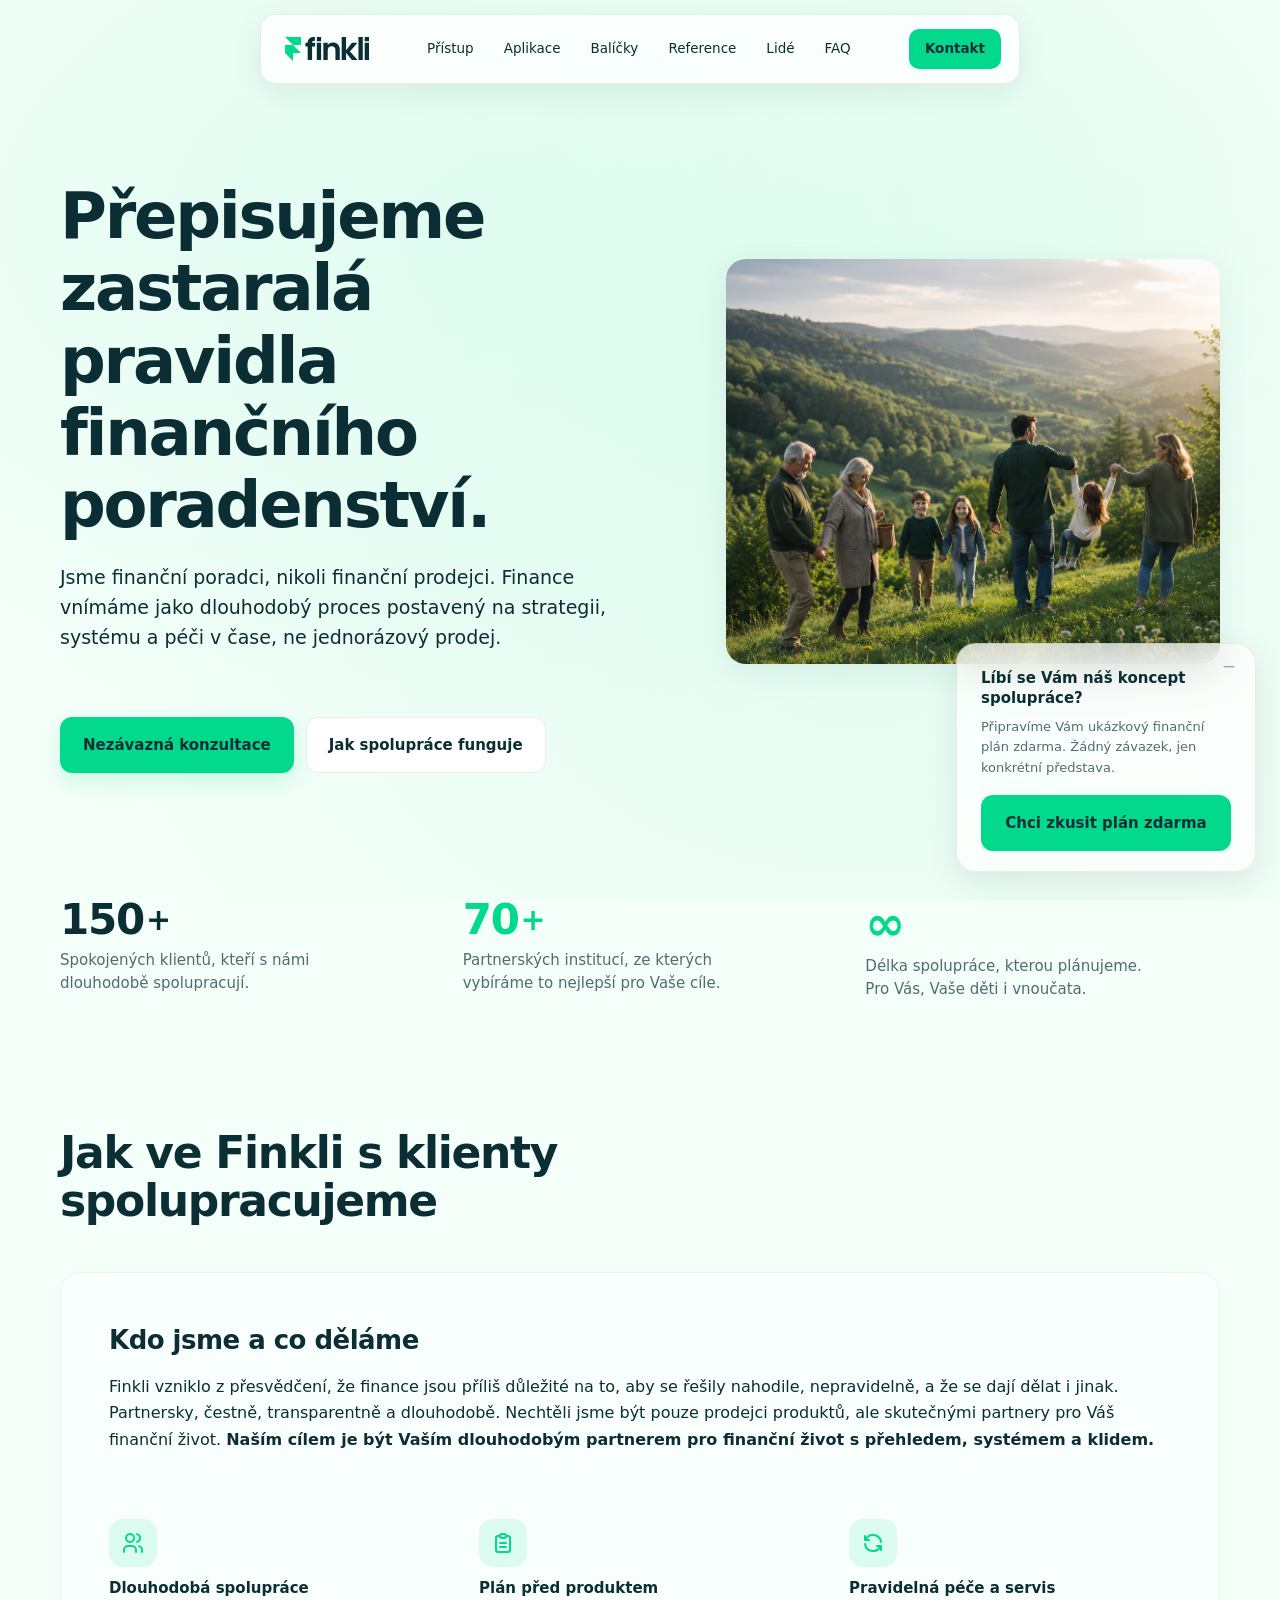
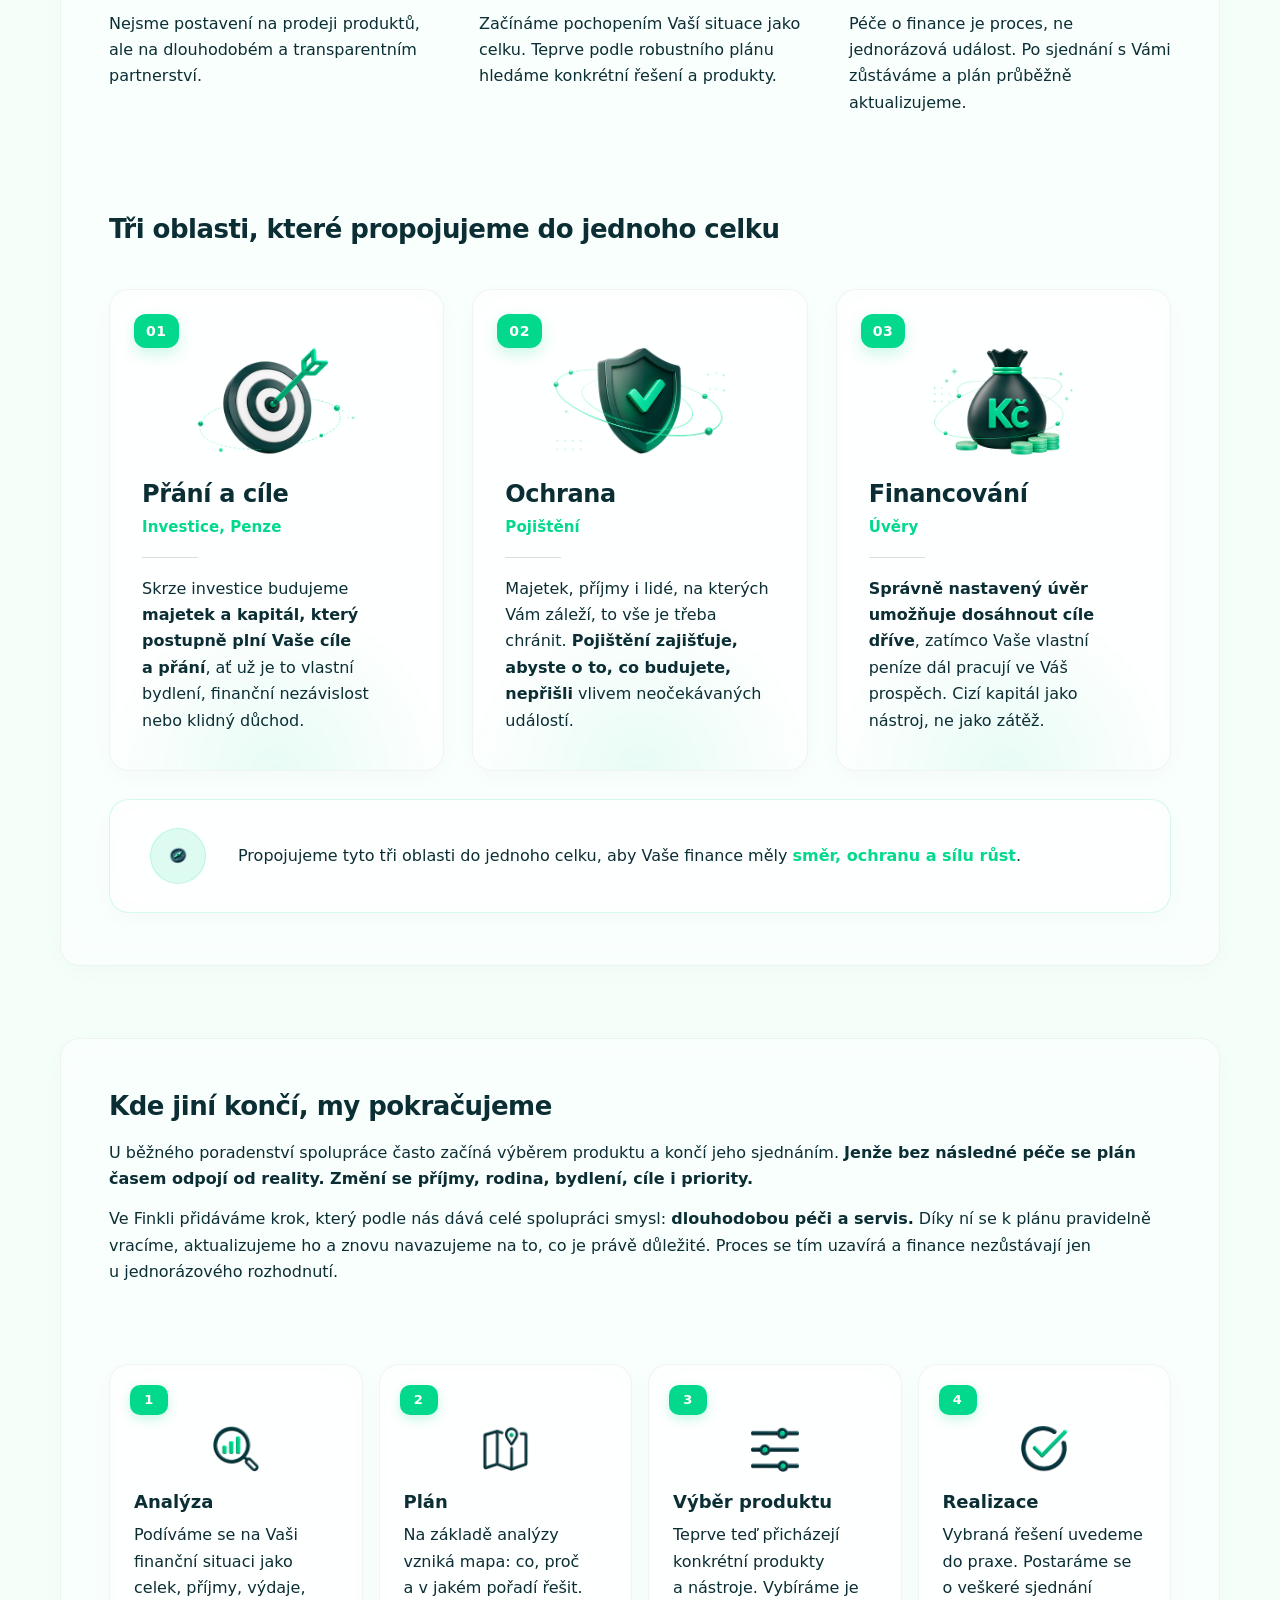
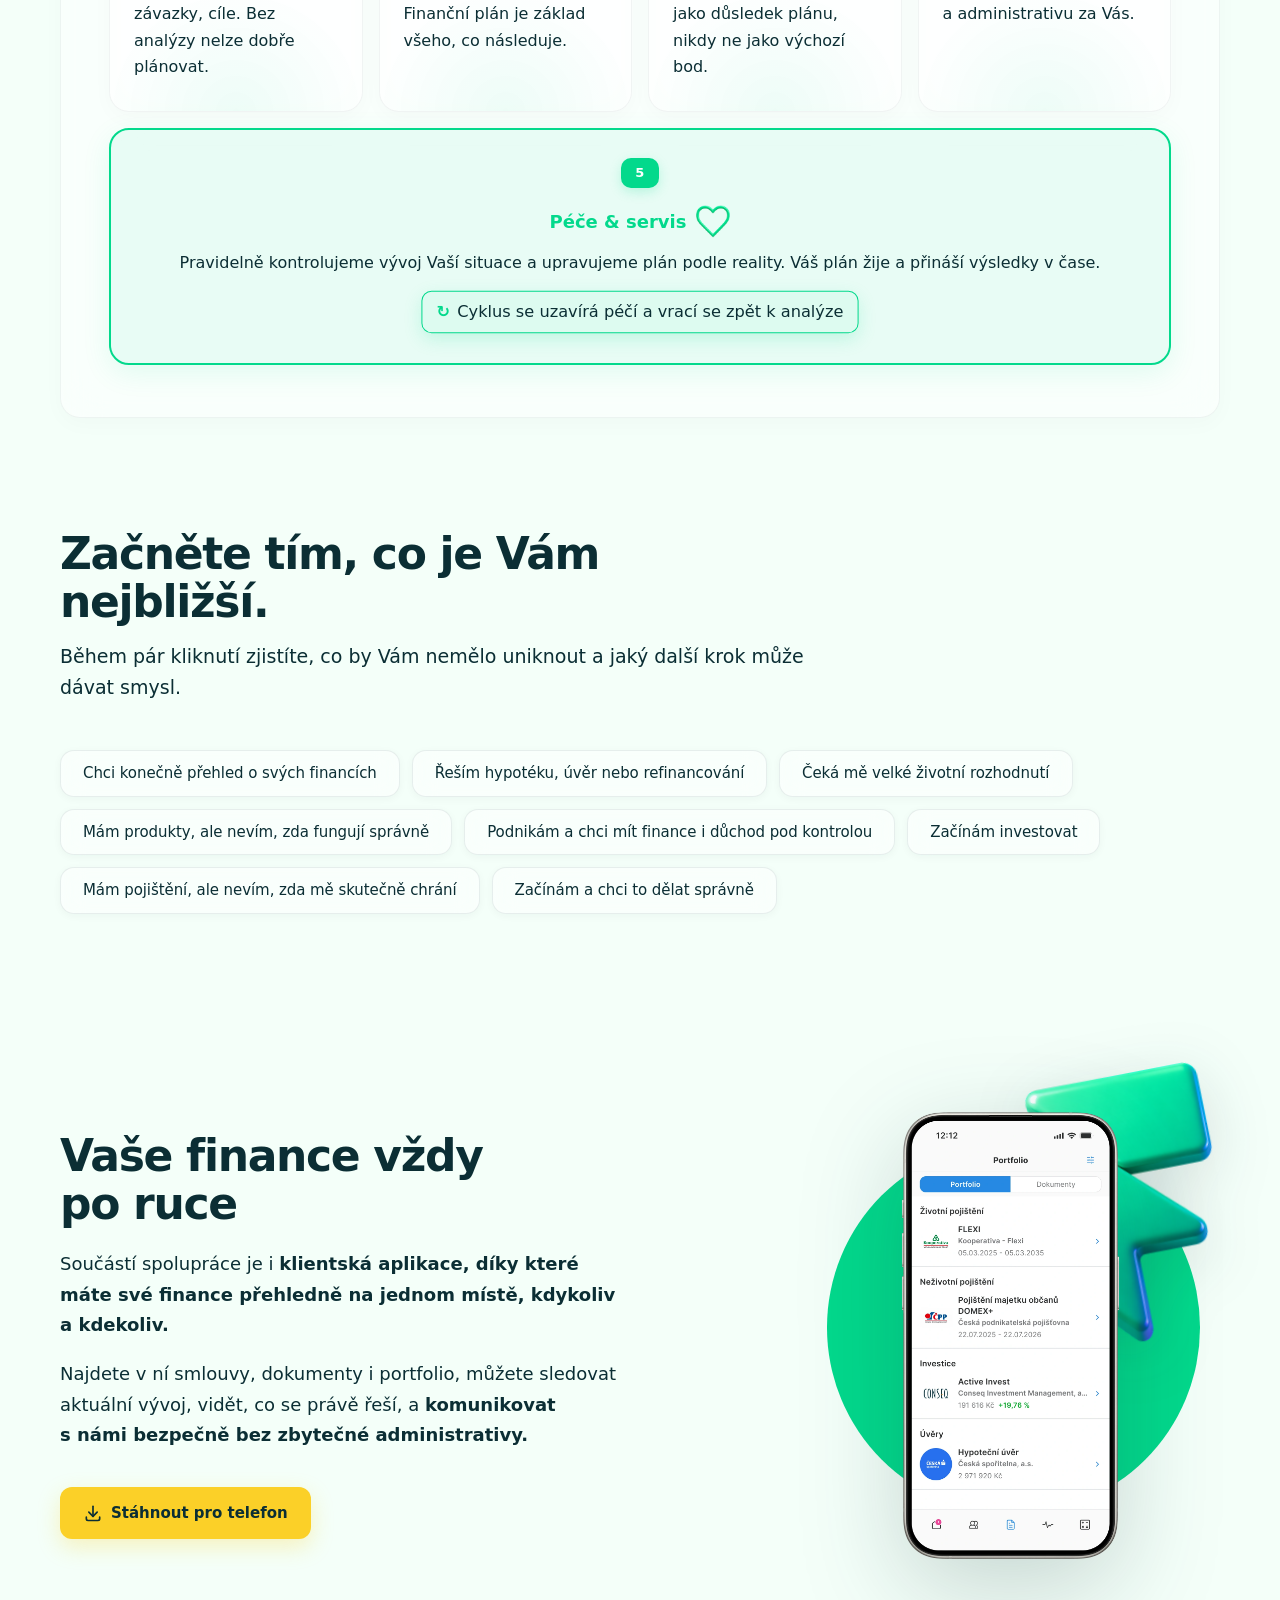
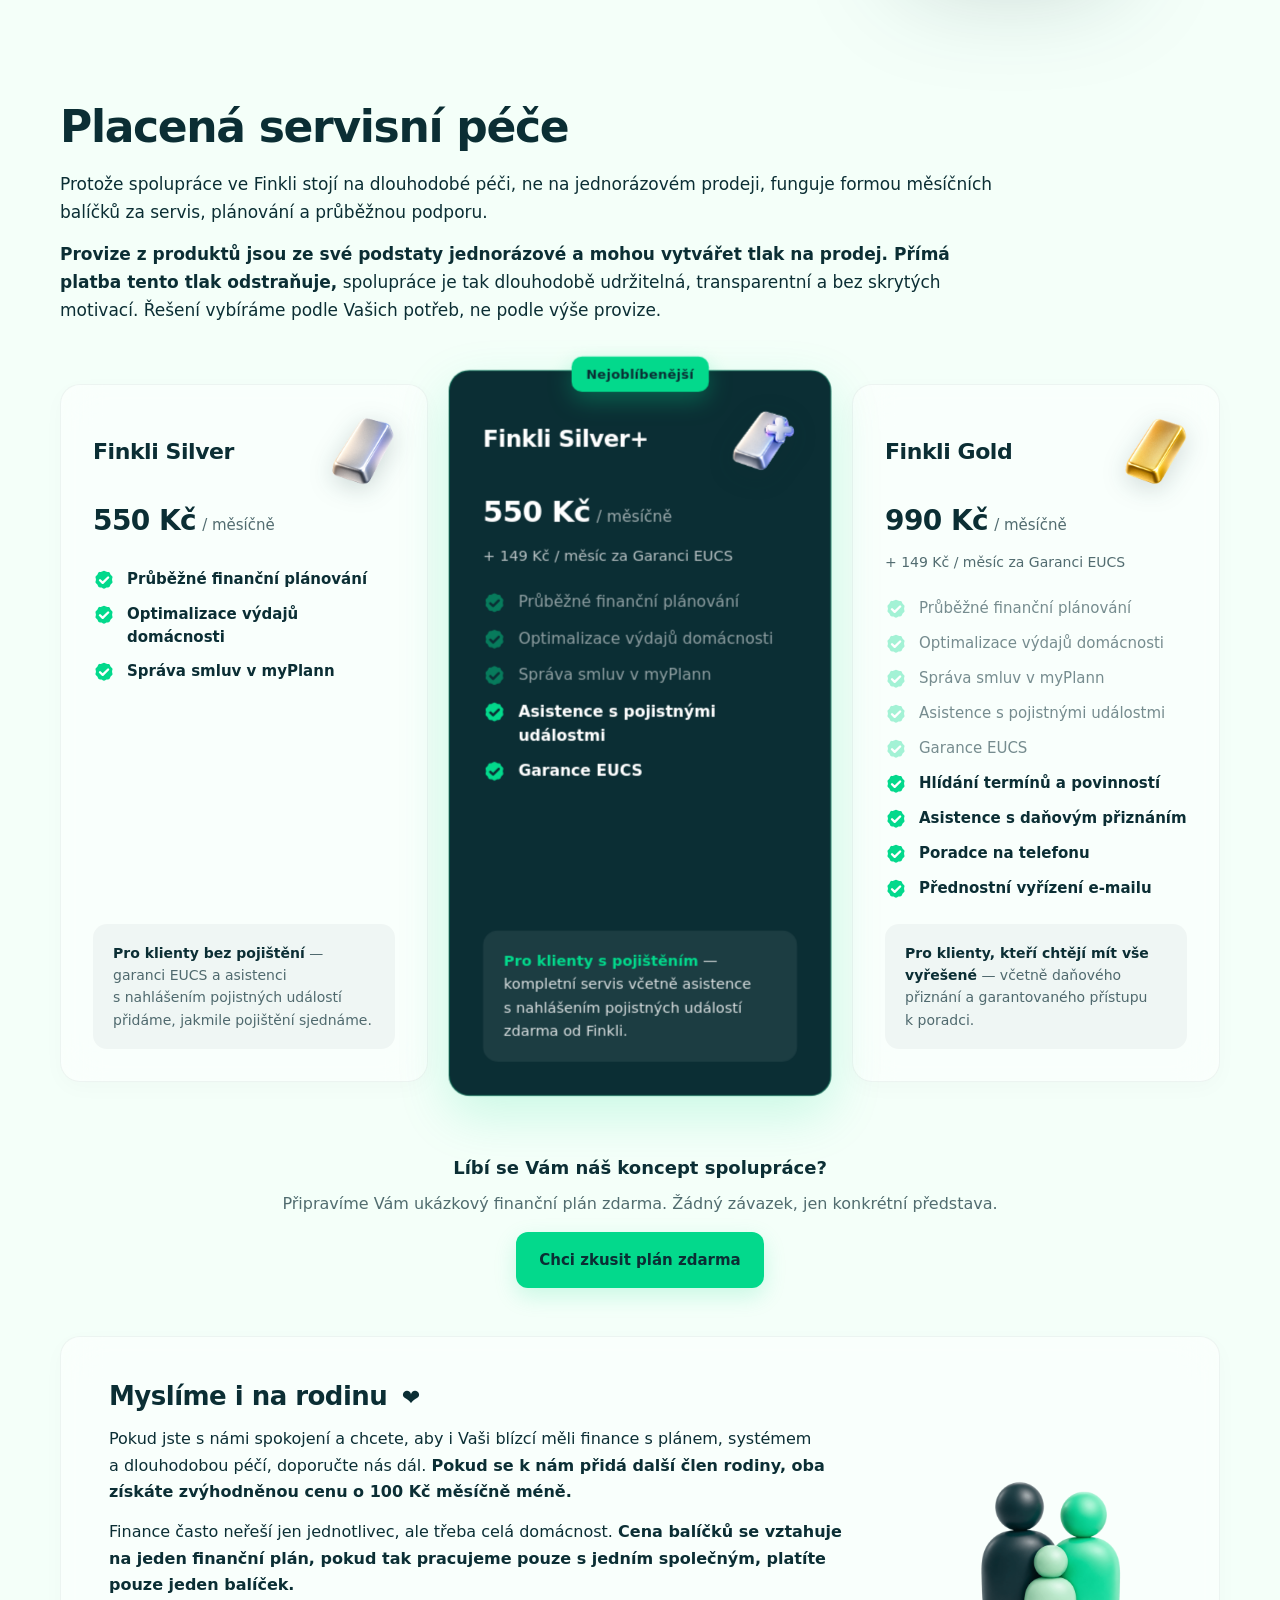
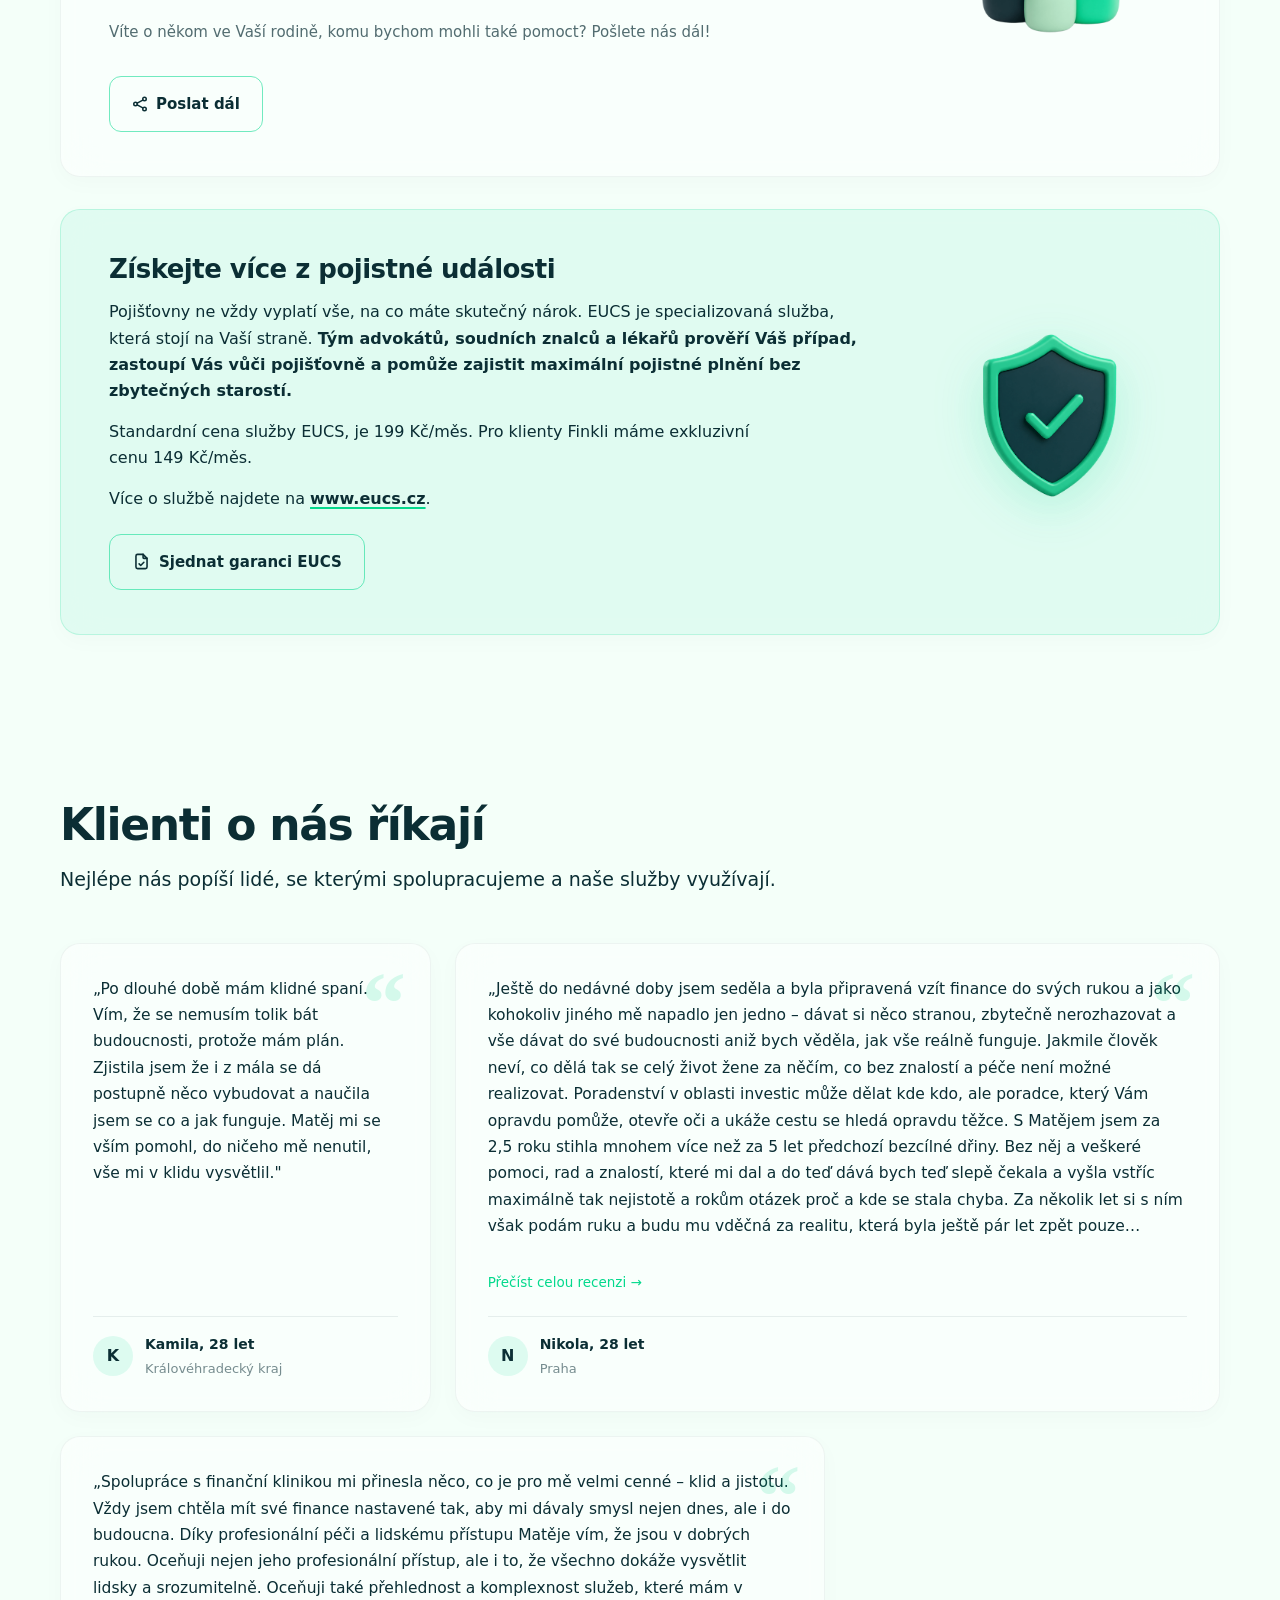
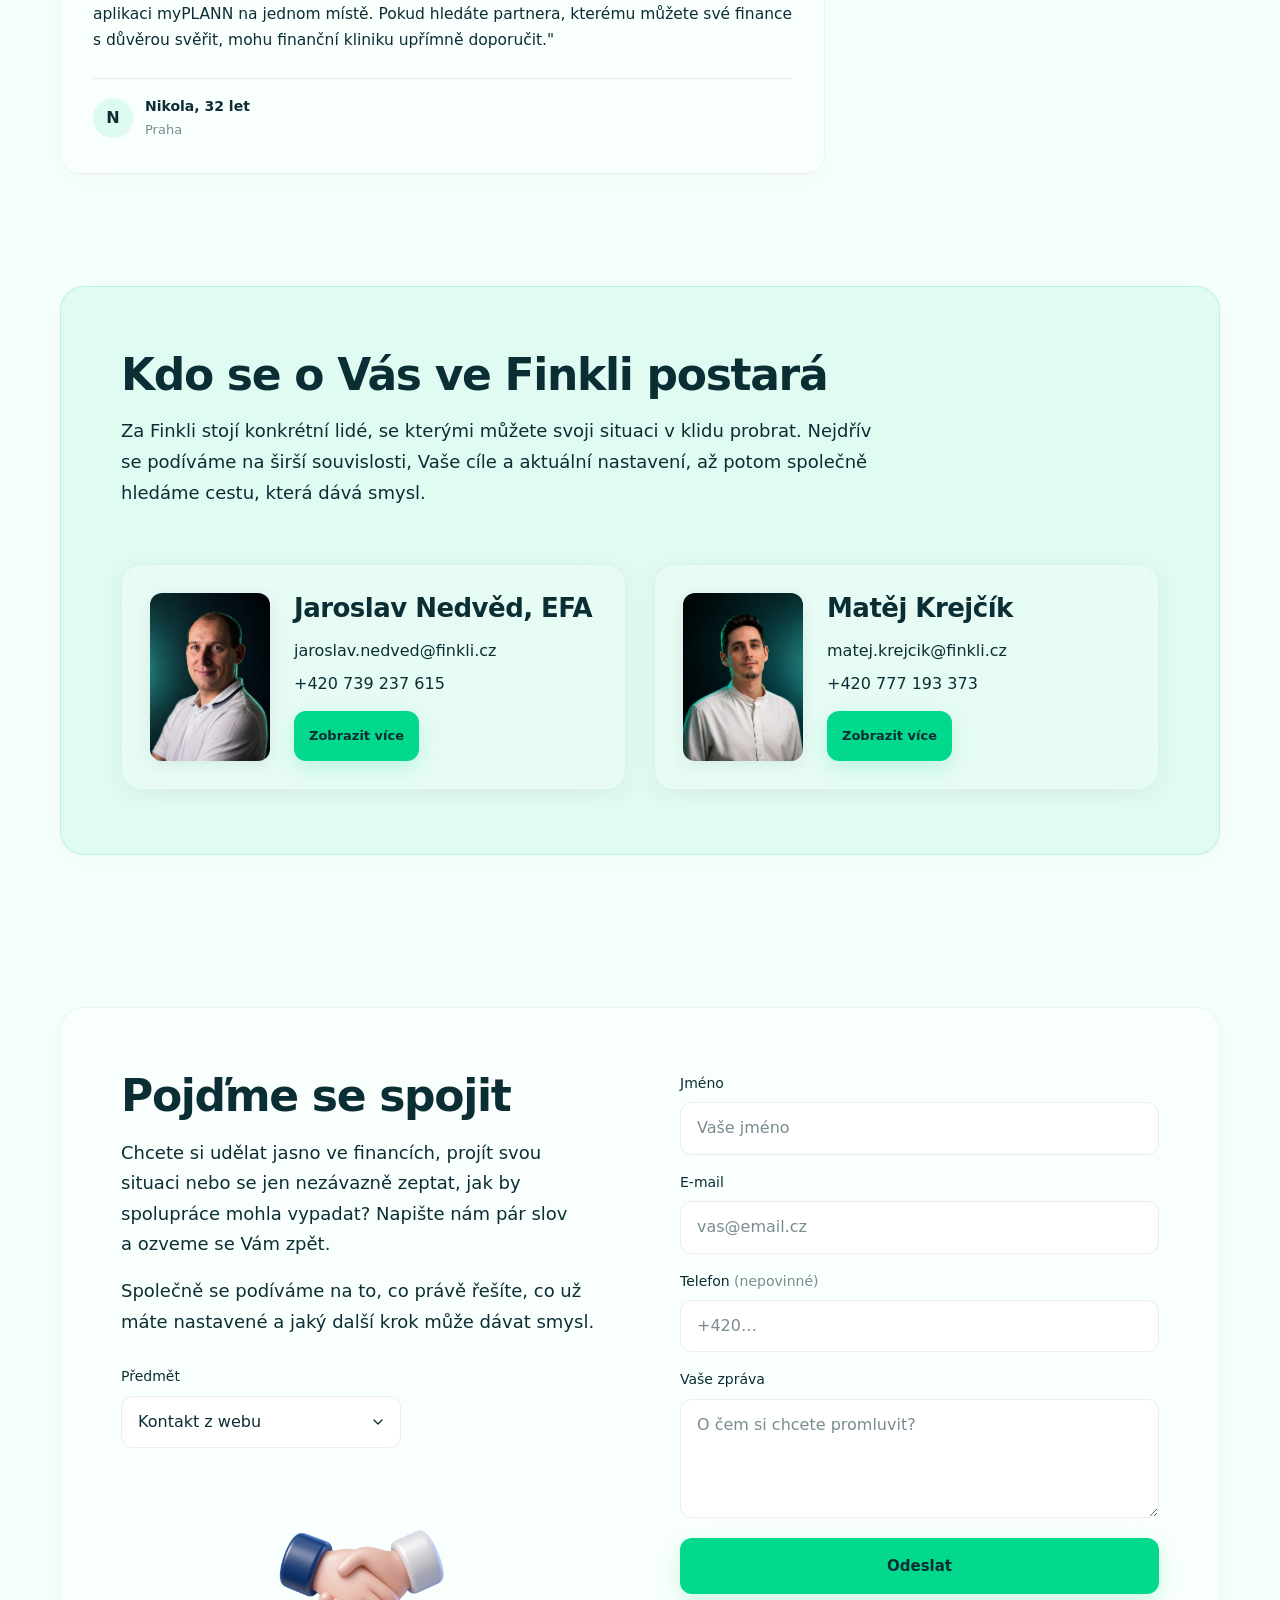
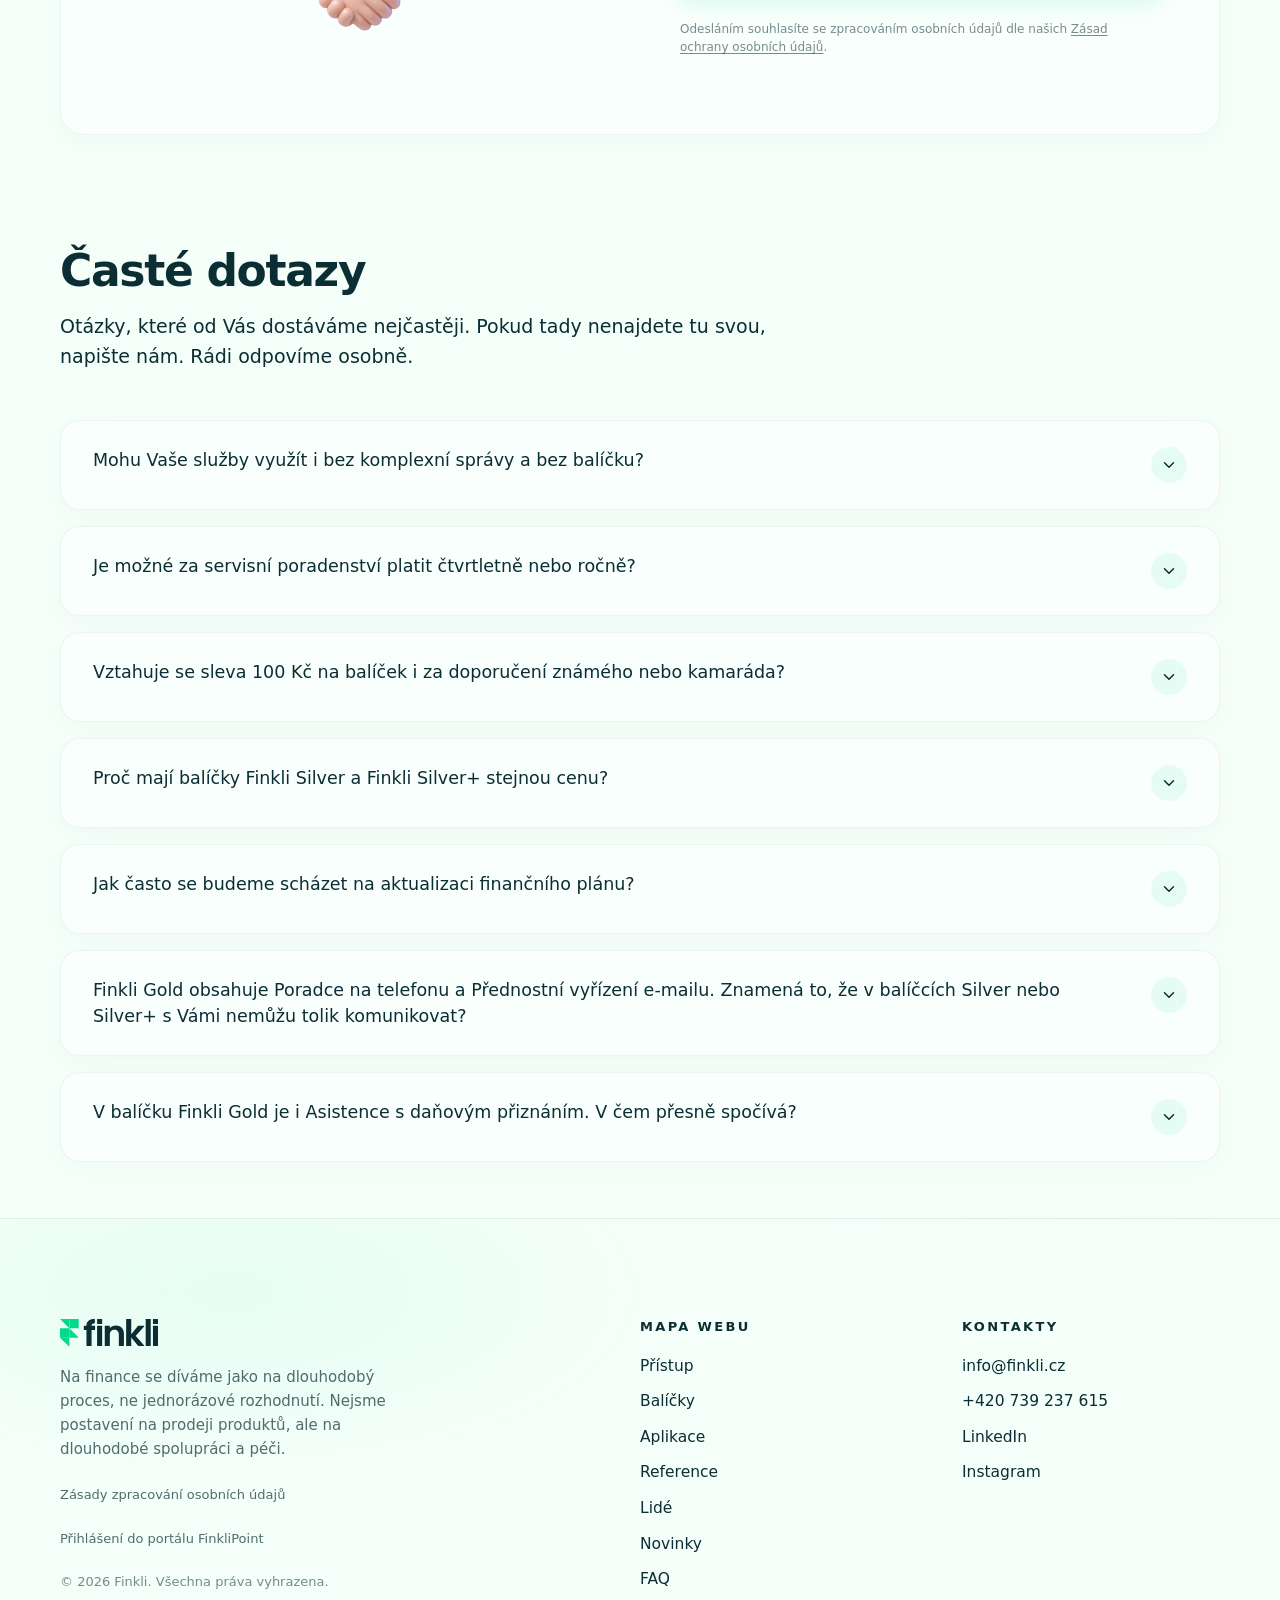
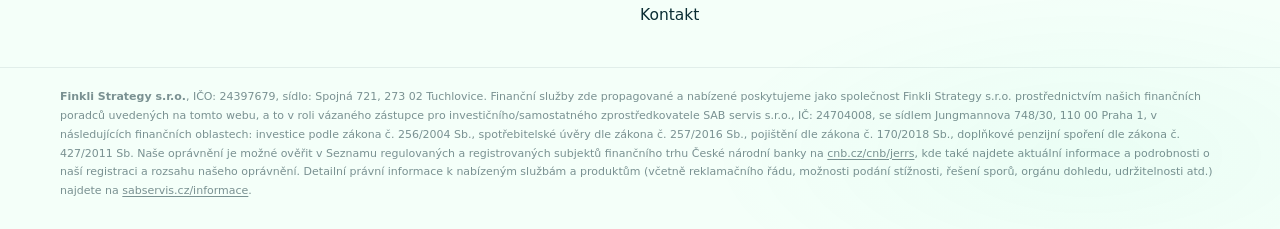
==== index.html @ 8951d859 "Add files via upload" ====
<!doctype html>
<html lang="cs">
<head>
  <meta charset="utf-8" />
  <meta name="viewport" content="width=device-width, initial-scale=1, viewport-fit=cover" />
  <title>Finkli — finanční klinika</title>
  <meta name="title"       content="Finkli — finanční klinika" />
  <meta name="description" content="Finance postavené na plánu, systému a péči v čase. Partnersky, transparentně a dlouhodobě." />
  <meta name="theme-color" content="#F4FFF9" />

  <!-- Open Graph / Facebook / LinkedIn / iMessage / Slack / Discord -->
  <meta property="og:type"         content="website" />
  <meta property="og:url"          content="https://finkli.cz/" />
  <meta property="og:title"        content="Finkli — finanční klinika" />
  <meta property="og:description"  content="Finance postavené na plánu, systému a péči v čase. Partnersky, transparentně a dlouhodobě." />
  <meta property="og:image"        content="https://finkli.cz/og/finkli-og-home.jpg" />
  <meta property="og:image:width"  content="1134" />
  <meta property="og:image:height" content="593" />
  <meta property="og:image:alt"    content="Finkli — finance s plánem, systémem a péčí v čase." />
  <meta property="og:locale"       content="cs_CZ" />
  <meta property="og:site_name"    content="Finkli" />

  <!-- X (Twitter) -->
  <meta name="twitter:card"        content="summary_large_image" />
  <meta name="twitter:url"         content="https://finkli.cz/" />
  <meta name="twitter:title"       content="Finkli — finanční klinika" />
  <meta name="twitter:description" content="Finance postavené na plánu, systému a péči v čase." />
  <meta name="twitter:image"       content="https://finkli.cz/og/finkli-og-home.jpg" />
  <meta name="twitter:image:alt"   content="Finkli — finance s plánem, systémem a péčí v čase." />

  <!-- Favicon · Apple touch icon -->
  <link rel="icon"            type="image/svg+xml" href="/assets/ikona_favicon.svg" />
  <link rel="apple-touch-icon" href="/assets/apple-touch-icon-180.png" />

  <!-- Google Sans Flex -->
  <link rel="preconnect" href="https://fonts.googleapis.com" />
  <link rel="preconnect" href="https://fonts.gstatic.com" crossorigin />
  <link href="https://fonts.googleapis.com/css2?family=Google+Sans+Flex:opsz,wght@8..144,100..1000&display=swap" rel="stylesheet" />

  <link rel="stylesheet" href="styles.css" />
</head>
<body>

  <!-- ===== Header ===== -->
  <header class="header" id="site-header">
    <div class="header__inner">
      <a href="#" class="header__brand" aria-label="Finkli — domů">
        <img src="assets/finkli_logo_dark.svg" alt="Finkli" class="header__logo" />
      </a>

      <nav class="header__nav" aria-label="Hlavní">
        <a href="#onas">Přístup</a>
        <a href="#aplikace">Aplikace</a>
        <a href="#balicky">Balíčky</a>
        <a href="#reference">Reference</a>
        <a href="#lide">Lidé</a>
        <a href="#faq">FAQ</a>
      </nav>

      <a href="#kontakt-form" class="header__cta header__cta--desktop" data-desktop>Kontakt</a>

      <button class="header__burger" type="button" aria-label="Otevřít menu" aria-controls="mobile-menu" aria-expanded="false">
        <svg viewBox="0 0 24 24" fill="none" xmlns="http://www.w3.org/2000/svg" aria-hidden="true">
          <path d="M4 7h16M4 12h16M4 17h16" stroke="currentColor" stroke-width="2" stroke-linecap="round"/>
        </svg>
      </button>
    </div>
  </header>

  <!-- ===== Mobile menu overlay ===== -->
  <div class="mobile-menu" id="mobile-menu" aria-hidden="true">
    <div class="mobile-menu__top">
      <a href="#" class="header__brand" aria-label="Finkli — domů">
        <img src="assets/finkli_logo_dark.svg" alt="Finkli" class="header__logo" />
      </a>
      <button class="mobile-menu__close" type="button" aria-label="Zavřít menu">
        <svg viewBox="0 0 24 24" width="20" height="20" fill="none" xmlns="http://www.w3.org/2000/svg" aria-hidden="true">
          <path d="M6 6l12 12M18 6L6 18" stroke="currentColor" stroke-width="2" stroke-linecap="round"/>
        </svg>
      </button>
    </div>

    <nav class="mobile-menu__nav" aria-label="Mobilní">
      <a href="#onas">Přístup</a>
      <a href="#aplikace">Aplikace</a>
      <a href="#balicky">Balíčky</a>
      <a href="#lide">Lidé</a>
      <a href="#reference">Reference</a>
      <a href="#faq">FAQ</a>
    </nav>

    <a href="#kontakt-form" class="mobile-menu__cta">Kontakt</a>
  </div>

  <!-- ===== Hero ===== -->
  <section class="hero" id="hero">
    <div class="hero__bg" aria-hidden="true"></div>
    <img src="assets/finkli_vector_line.svg" alt="" class="hero__deco" aria-hidden="true" />

    <!-- First fold: hero copy + trust bar -->
    <div class="hero__fold">
      <div class="container">
        <div class="hero__content">
          <div class="hero__copy">
            <h1 class="h1 hero__title">Přepisujeme zastaralá <br class="hero-br">pravidla finančního <br class="hero-br">poradenství.</h1>
            <p class="hero__sub">
              Jsme finanční poradci, nikoli finanční prodejci. Finance vnímáme jako dlouhodobý proces postavený na strategii, systému a&nbsp;péči v&nbsp;čase, ne jednorázový prodej.
            </p>
          </div>
          <a href="#onas" class="hero__image-wrap">
            <img src="assets/heroimage.png" alt="Jak ve Finkli přistupujeme ke klientům" class="hero__image" />
          </a>
          <div class="hero__actions">
            <a href="#kontakt-form" class="btn btn--primary">Nezávazná konzultace</a>
            <a href="#onas" class="btn btn--secondary">Jak spolupráce funguje</a>
          </div>
        </div>
      </div>

      <!-- Trust bar — full width -->
      <div class="hero__trust" aria-label="Finkli v číslech">
        <div class="container">
          <div class="hero__trust-inner">
            <div class="hero__trust-item">
              <div class="hero__trust-number-wrap">
                <span class="hero__trust-number hero__trust-number--dark" data-target="150">0</span><span class="hero__trust-suffix hero__trust-suffix--dark">+</span>
              </div>
              <p class="hero__trust-label">Spokojených klientů, kteří s&nbsp;námi dlouhodobě spolupracují.</p>
            </div>
            <div class="hero__trust-item">
              <div class="hero__trust-number-wrap">
                <span class="hero__trust-number" data-target="70">0</span><span class="hero__trust-suffix">+</span>
              </div>
              <p class="hero__trust-label">Partnerských institucí, ze&nbsp;kterých vybíráme to nejlepší pro&nbsp;Vaše cíle.</p>
            </div>
            <div class="hero__trust-item">
              <div class="hero__trust-number-wrap">
                <span class="hero__trust-number hero__trust-number--infinity">∞</span>
              </div>
              <p class="hero__trust-label">Délka spolupráce, kterou plánujeme. Pro&nbsp;Vás, Vaše děti i&nbsp;vnoučata.</p>
            </div>
          </div>
        </div>
      </div>
    </div>

    </div>
  </section>

  <!-- ===== Section: Jak ve Finkli spolupracujeme + cyklus ===== -->
  <section class="section section--coop" id="onas">
    <div class="container">

      <div class="section__head">
        <h2 class="h2 section__title">Jak ve Finkli s&nbsp;klienty spolupracujeme</h2>
      </div>

      <!-- Merged card: Kdo jsme a co děláme — full container width, editorial 2-col -->
      <div class="coop-cards">
        <article class="coop-card coop-card--wide coop-card--no-icon">
          <div class="coop-card__left">
            <div class="coop-card__head">
              <h3 class="h3 coop-card__title">Kdo jsme a&nbsp;co děláme</h3>
            </div>
            <div class="coop-card__body">
              <p>
                Finkli vzniklo z&nbsp;přesvědčení, že finance jsou příliš důležité na&nbsp;to, aby se řešily nahodile, nepravidelně, a&nbsp;že se dají dělat i&nbsp;jinak. Partnersky, čestně, transparentně a&nbsp;dlouhodobě. Nechtěli jsme být pouze prodejci produktů, ale skutečnými partnery pro Váš finanční život. <strong>Naším cílem je být Vaším dlouhodobým partnerem pro finanční život s&nbsp;přehledem, systémem a&nbsp;klidem.</strong>
              </p>
            </div>
          </div>

          <!-- 3 klíčové pilíře — pod tělem karty, přes plnou šířku -->
          <div class="coop-pillars">

            <div class="coop-pillar">
              <div class="coop-pillar__icon">
                <svg width="24" height="24" viewBox="0 0 24 24" fill="none" stroke="currentColor" stroke-width="2" stroke-linecap="round" stroke-linejoin="round" aria-hidden="true">
                  <path stroke="none" d="M0 0h24v24H0z" fill="none"/>
                  <path d="M9 7m-4 0a4 4 0 1 0 8 0a4 4 0 1 0 -8 0" />
                  <path d="M3 21v-2a4 4 0 0 1 4 -4h4a4 4 0 0 1 4 4v2" />
                  <path d="M16 3.13a4 4 0 0 1 0 7.75" />
                  <path d="M21 21v-2a4 4 0 0 0 -3 -3.85" />
                </svg>
              </div>
              <h4 class="coop-pillar__title">Dlouhodobá spolupráce</h4>
              <p class="coop-pillar__text">Nejsme postavení na prodeji produktů, 
                ale&nbsp;na dlouhodobém a transparentním partnerství.</p>
            </div>

            <div class="coop-pillar">
              <div class="coop-pillar__icon">
                <svg width="24" height="24" viewBox="0 0 24 24" fill="none" stroke="currentColor" stroke-width="2" stroke-linecap="round" stroke-linejoin="round" aria-hidden="true">
                  <path stroke="none" d="M0 0h24v24H0z" fill="none"/>
                  <path d="M9 5h-2a2 2 0 0 0 -2 2v12a2 2 0 0 0 2 2h10a2 2 0 0 0 2 -2v-12a2 2 0 0 0 -2 -2h-2" />
                  <path d="M9 3m0 2a2 2 0 0 1 2 -2h2a2 2 0 0 1 2 2v0a2 2 0 0 1 -2 2h-2a2 2 0 0 1 -2 -2z" />
                  <path d="M9 12h6" />
                  <path d="M9 16h6" />
                </svg>
              </div>
              <h4 class="coop-pillar__title">Plán před produktem</h4>
              <p class="coop-pillar__text">Začínáme pochopením Vaší situace jako celku. Teprve podle robustního plánu hledáme konkrétní řešení a produkty.</p>
            </div>

            <div class="coop-pillar">
              <div class="coop-pillar__icon">
                <svg width="24" height="24" viewBox="0 0 24 24" fill="none" stroke="currentColor" stroke-width="2" stroke-linecap="round" stroke-linejoin="round" aria-hidden="true">
                  <path stroke="none" d="M0 0h24v24H0z" fill="none"/>
                  <path d="M20 11a8.1 8.1 0 0 0 -15.5 -2m-.5 -4v4h4" />
                  <path d="M4 13a8.1 8.1 0 0 0 15.5 2m.5 4v-4h-4" />
                </svg>
              </div>
              <h4 class="coop-pillar__title">Pravidelná péče a&nbsp;servis</h4>
              <p class="coop-pillar__text">Péče o&nbsp;finance je proces, ne jednorázová událost. Po sjednání s&nbsp;Vámi zůstáváme a&nbsp;plán průběžně aktualizujeme.</p>
            </div>

          </div>

          <!-- =AREAS-INSIDE-CARD= Tři oblasti embedded inside coop-card.
               REVERT: cut from here to =AREAS-END= and paste back between
               .coop-cards and .coop-cards--cycle, removing the extra indentation. -->
        <!-- Sub-section: V jakých oblastech Vám pomáháme -->
        <div class="subsection-head" id="oblasti">
          <h3 class="h3 subsection-head__title">Tři oblasti, které propojujeme do&nbsp;jednoho celku</h3>
        </div>

        <div class="areas">

          <article class="area-card">
            <span class="area-card__number" aria-hidden="true">01</span>
            <div class="area-card__icon">
              <img src="assets/cile_icon.png" alt="" />
            </div>
            <h3 class="area-card__title">Přání a&nbsp;cíle</h3>
            <div class="area-card__sub">Investice, Penze</div>
            <div class="area-card__divider" aria-hidden="true"></div>
            <p class="area-card__text">
              Skrze investice budujeme <strong>majetek a&nbsp;kapitál, který postupně plní Vaše cíle a&nbsp;přání</strong>, ať už je to vlastní bydlení, finanční nezávislost nebo klidný důchod.
            </p>
          </article>

          <article class="area-card">
            <span class="area-card__number" aria-hidden="true">02</span>
            <div class="area-card__icon">
              <img src="assets/pojisteni_icon.png" alt="" />
            </div>
            <h3 class="area-card__title">Ochrana</h3>
            <div class="area-card__sub">Pojištění</div>
            <div class="area-card__divider" aria-hidden="true"></div>
            <p class="area-card__text">
              Majetek, příjmy i&nbsp;lidé, na&nbsp;kterých Vám záleží, to vše je třeba chránit. <strong>Pojištění zajišťuje, abyste o&nbsp;to, co budujete, nepřišli</strong> vlivem neočekávaných událostí.
            </p>
          </article>

          <article class="area-card">
            <span class="area-card__number" aria-hidden="true">03</span>
            <div class="area-card__icon">
              <img src="assets/uvery_icon.png" alt="" />
            </div>
            <h3 class="area-card__title">Financování</h3>
            <div class="area-card__sub">Úvěry</div>
            <div class="area-card__divider" aria-hidden="true"></div>
            <p class="area-card__text">
              <strong>Správně nastavený úvěr umožňuje dosáhnout cíle dříve</strong>, zatímco Vaše vlastní peníze dál pracují ve Váš prospěch. Cizí kapitál jako nástroj, ne jako zátěž.
            </p>
          </article>

        </div>

        <!-- Areas summary — spans the 3 area cards above. Compass icon (left) +
             connecting message (right). Glass strip pattern; reuses .family-note
             rhythm (icon-scale on hover, no card scale). -->
        <aside class="areas-summary">
          <div class="areas-summary__icon-wrap">
            <img src="assets/kompas.png" alt="" class="areas-summary__icon" />
          </div>
          <p class="areas-summary__text">
            Propojujeme tyto tři oblasti do jednoho celku, aby Vaše finance měly <strong class="areas-summary__highlight">směr, ochranu a&nbsp;sílu&nbsp;růst</strong>.
          </p>
        </aside>
          <!-- =AREAS-END= -->

        </article>
      </div>



      <!-- Sub-section: Kde jiní končí, my pokračujeme — wide coop-card with
           time icon (left column) + body text + embedded cycle diagram below.
           id="pristup" je scroll target pro nav "Přístup" (chunk uvnitř #onas). -->
      <div class="coop-cards coop-cards--cycle" id="pristup">
        <article class="coop-card coop-card--wide coop-card--no-icon">
          <div class="coop-card__left">
            <div class="coop-card__head">
              <h3 class="h3 coop-card__title">Kde jiní končí, my pokračujeme</h3>
            </div>
            <div class="coop-card__body">
            <p>
              U&nbsp;běžného poradenství spolupráce často začíná výběrem produktu a&nbsp;končí jeho sjednáním. <strong>Jenže bez následné péče se plán časem odpojí od&nbsp;reality. Změní se příjmy, rodina, bydlení, cíle i&nbsp;priority.</strong>
            </p>
            <p>
              Ve&nbsp;Finkli přidáváme krok, který podle nás dává celé spolupráci smysl: <strong>dlouhodobou péči a&nbsp;servis.</strong> Díky ní se k&nbsp;plánu pravidelně vracíme, aktualizujeme ho a&nbsp;znovu navazujeme na&nbsp;to, co je právě důležité. Proces se tím uzavírá a&nbsp;finance nezůstávají jen u&nbsp;jednorázového rozhodnutí.
            </p>
            </div>
          </div>

          <!-- Cycle visuals live OUTSIDE .coop-card__body so they can span both
               grid columns on desktop and sit centered under the head + body.
               (Inside body they'd be constrained to the right column.) -->

            <!-- Cycle diagram — static SVG export from Figma + invisible hover zones
                 overlaid on each icon for a subtle green halo on hover.
                 Hotspot %-coords derived from icon rect positions in kolecko.svg viewBox 326×261.
                 NOTE: SVG is shown on tablet & desktop only. On phones the
                 texts inside the SVG become unreadable, so we render the
                 list version below (.cycle-steps) instead. -->
            <figure class="cycle-figure cycle-figure--hidden"
                    aria-label="Cyklus spolupráce s klientem — 5 kroků (Analýza, Plán, Výběr produktu, Realizace, Péče a servis) s návratem od péče zpět k analýze">
              <img src="assets/kolecko-outline.svg" alt="" class="cycle-figure__svg" />

              <div class="cycle-figure__hotspots" aria-hidden="true">
                <span class="cycle-hotspot" style="--x: 50.6%;  --y: 4.8%;"></span>  <!-- 1. Analýza -->
                <span class="cycle-hotspot" style="--x: 80.1%;  --y: 33.7%;"></span> <!-- 2. Plán -->
                <span class="cycle-hotspot" style="--x: 70.9%;  --y: 77.4%;"></span> <!-- 3. Výběr produktu -->
                <span class="cycle-hotspot" style="--x: 28.8%;  --y: 77.2%;"></span> <!-- 4. Realizace -->
                <span class="cycle-hotspot" style="--x: 19.9%;  --y: 33.8%;"></span> <!-- 5. Péče & servis -->
              </div>
            </figure>

            <!-- =CYCLE-BENTO= Bento grid (tablet & desktop).
                 REVERT NA SVG KOLEČKO:
                 1. Odstraň třídu "cycle-figure--hidden" z <figure> výše.
                 2. Odstraň celý tento .cycle-bento blok. -->
            <div class="cycle-bento" aria-label="Cyklus spolupráce s klientem — 5 kroků">

              <div class="cycle-bento__row">

                <article class="cycle-bento__cell">
                  <div class="cycle-bento__num">1</div>
                  <img src="assets/analyza_icon.png" alt="" class="cycle-bento__icon" />
                  <h4 class="cycle-bento__title">Analýza</h4>
                  <p class="cycle-bento__text">Podíváme se na Vaši finanční situaci jako celek, příjmy, výdaje, závazky, cíle. Bez analýzy nelze dobře plánovat.</p>
                </article>

                <article class="cycle-bento__cell">
                  <div class="cycle-bento__num">2</div>
                  <img src="assets/plan_icon.png" alt="" class="cycle-bento__icon" />
                  <h4 class="cycle-bento__title">Plán</h4>
                  <p class="cycle-bento__text">Na základě analýzy vzniká mapa: co, proč a&nbsp;v&nbsp;jakém pořadí řešit. Finanční plán je základ všeho, co následuje.</p>
                </article>

                <article class="cycle-bento__cell">
                  <div class="cycle-bento__num">3</div>
                  <img src="assets/nastaveni_icon.png" alt="" class="cycle-bento__icon" />
                  <h4 class="cycle-bento__title">Výběr produktu</h4>
                  <p class="cycle-bento__text">Teprve teď přicházejí konkrétní produkty a&nbsp;nástroje. Vybíráme je jako důsledek plánu, nikdy ne jako výchozí bod.</p>
                </article>

                <article class="cycle-bento__cell">
                  <div class="cycle-bento__num">4</div>
                  <img src="assets/realizace_icon.png" alt="" class="cycle-bento__icon" />
                  <h4 class="cycle-bento__title">Realizace</h4>
                  <p class="cycle-bento__text">Vybraná řešení uvedeme do praxe. Postaráme se o&nbsp;veškeré sjednání a&nbsp;administrativu za&nbsp;Vás.</p>
                </article>

              </div><!-- /.cycle-bento__row -->

              <article class="cycle-bento__cell cycle-bento__cell--accent">
                <div class="cycle-bento__num">5</div>
                <div class="cycle-bento__accent-header">
                  <h4 class="cycle-bento__title">Péče &amp;&nbsp;servis</h4>
                  <img src="assets/pece_icon.png" alt="" class="cycle-bento__icon" />
                </div>
                <p class="cycle-bento__text">Pravidelně kontrolujeme vývoj Vaší situace a&nbsp;upravujeme plán podle reality. Váš plán žije a&nbsp;přináší výsledky v&nbsp;čase.</p>
                <p class="cycle-bento__loop"><span class="cycle-bento__loop-icon" aria-hidden="true">↻</span> Cyklus se uzavírá péčí a&nbsp;vrací se zpět k&nbsp;analýze</p>
              </article>

            </div><!-- /.cycle-bento -->

            <!-- Mobile-only: vertical step list (same content as the SVG above
                 but readable on a phone). Connectors:
                 1 → 2 → 3 → 4 solid (regular process)
                 4 → 5 dashed green (entering the "Finkli difference" — péče)
                 5 → loop dashed green (cycle closes, returns to analýza). -->
            <ol class="cycle-steps" aria-label="Cyklus spolupráce v 5 krocích">
              <li class="cycle-steps__item">
                <div class="cycle-steps__head">
                  <span class="cycle-steps__num">1</span>
                  <img src="assets/analyza_icon.png" alt="" class="cycle-steps__icon" />
                </div>
                <h4 class="cycle-steps__title">Analýza</h4>
                <p class="cycle-steps__text">Podíváme se na Vaši finanční situaci jako celek — příjmy, výdaje, závazky, cíle. Bez analýzy nelze dobře plánovat.</p>
              </li>

              <li class="cycle-steps__connector" aria-hidden="true"><svg xmlns="http://www.w3.org/2000/svg" width="24" height="24" viewBox="0 0 24 24" fill="none" stroke="currentColor" stroke-width="2" stroke-linecap="round" stroke-linejoin="round"><path stroke="none" d="M0 0h24v24H0z" fill="none"/><path d="M12 5l0 14"/><path d="M16 15l-4 4"/><path d="M8 15l4 4"/></svg></li>

              <li class="cycle-steps__item">
                <div class="cycle-steps__head">
                  <span class="cycle-steps__num">2</span>
                  <img src="assets/plan_icon.png" alt="" class="cycle-steps__icon" />
                </div>
                <h4 class="cycle-steps__title">Plán</h4>
                <p class="cycle-steps__text">Na základě analýzy vzniká mapa: co, proč a&nbsp;v&nbsp;jakém pořadí řešit. Finanční plán je základ všeho, co následuje.</p>
              </li>

              <li class="cycle-steps__connector" aria-hidden="true"><svg xmlns="http://www.w3.org/2000/svg" width="24" height="24" viewBox="0 0 24 24" fill="none" stroke="currentColor" stroke-width="2" stroke-linecap="round" stroke-linejoin="round"><path stroke="none" d="M0 0h24v24H0z" fill="none"/><path d="M12 5l0 14"/><path d="M16 15l-4 4"/><path d="M8 15l4 4"/></svg></li>

              <li class="cycle-steps__item">
                <div class="cycle-steps__head">
                  <span class="cycle-steps__num">3</span>
                  <img src="assets/nastaveni_icon.png" alt="" class="cycle-steps__icon" />
                </div>
                <h4 class="cycle-steps__title">Výběr produktu</h4>
                <p class="cycle-steps__text">Teprve teď přicházejí konkrétní produkty a&nbsp;nástroje. Vybíráme je jako důsledek plánu, nikdy ne jako výchozí bod.</p>
              </li>

              <li class="cycle-steps__connector" aria-hidden="true"><svg xmlns="http://www.w3.org/2000/svg" width="24" height="24" viewBox="0 0 24 24" fill="none" stroke="currentColor" stroke-width="2" stroke-linecap="round" stroke-linejoin="round"><path stroke="none" d="M0 0h24v24H0z" fill="none"/><path d="M12 5l0 14"/><path d="M16 15l-4 4"/><path d="M8 15l4 4"/></svg></li>

              <li class="cycle-steps__item">
                <div class="cycle-steps__head">
                  <span class="cycle-steps__num">4</span>
                  <img src="assets/realizace_icon.png" alt="" class="cycle-steps__icon" />
                </div>
                <h4 class="cycle-steps__title">Realizace</h4>
                <p class="cycle-steps__text">Vybraná řešení uvedeme do praxe. Postaráme se o&nbsp;veškeré sjednání a&nbsp;administrativu za&nbsp;Vás.</p>
              </li>

              <li class="cycle-steps__connector cycle-steps__connector--dashed" aria-hidden="true"><svg xmlns="http://www.w3.org/2000/svg" width="24" height="24" viewBox="0 0 24 24" fill="none" stroke="currentColor" stroke-width="2" stroke-linecap="round" stroke-linejoin="round"><path stroke="none" d="M0 0h24v24H0z" fill="none"/><path d="M12 5l0 14"/><path d="M16 15l-4 4"/><path d="M8 15l4 4"/></svg></li>

              <li class="cycle-steps__item cycle-steps__item--accent">
                <div class="cycle-steps__head">
                  <span class="cycle-steps__num">5</span>
                  <img src="assets/pece_icon.png" alt="" class="cycle-steps__icon" />
                </div>
                <h4 class="cycle-steps__title">Péče &amp;&nbsp;servis</h4>
                <p class="cycle-steps__text">Pravidelně kontrolujeme vývoj Vaší situace a&nbsp;upravujeme plán podle reality. Váš plán žije a&nbsp;přináší výsledky v&nbsp;čase.</p>
              </li>

              <li class="cycle-steps__connector cycle-steps__connector--dashed" aria-hidden="true"><svg xmlns="http://www.w3.org/2000/svg" width="24" height="24" viewBox="0 0 24 24" fill="none" stroke="currentColor" stroke-width="2" stroke-linecap="round" stroke-linejoin="round"><path stroke="none" d="M0 0h24v24H0z" fill="none"/><path d="M12 5l0 14"/><path d="M16 15l-4 4"/><path d="M8 15l4 4"/></svg></li>

              <li class="cycle-steps__loop">
                <span class="cycle-steps__loop-icon" aria-hidden="true">↻</span>
                <span>Cyklus se uzavírá péčí a&nbsp;vrací k&nbsp;analýze</span>
              </li>
            </ol>
        </article>
      </div>

    </div>
  </section>

  <!-- ===== Section: Diagnostika — "Začněte tím, co je Vám nejbližší" ===== -->
  <section class="section section--situace" id="situace">
    <div class="container">
      <div class="section__head">
        <h2 class="h2 section__title">Začněte tím, co je&nbsp;Vám nejbližší.</h2>
        <p class="lead">Během pár kliknutí zjistíte, co by Vám nemělo uniknout a&nbsp;jaký další krok může dávat smysl.</p>
      </div>

      <div class="diagnostic" id="diagnostic">

        <!-- VIEW 1: chip grid -->
        <div class="diagnostic__view is-active" data-view="chips">
          <div class="situations__grid">
            <button class="chip" data-situation="0">Chci konečně přehled o&nbsp;svých financích</button>
            <button class="chip" data-situation="1">Řeším hypotéku, úvěr nebo refinancování</button>
            <button class="chip" data-situation="2">Čeká mě velké životní rozhodnutí</button>
            <button class="chip" data-situation="3">Mám produkty, ale nevím, zda fungují správně</button>
            <button class="chip" data-situation="4">Podnikám a chci mít finance i&nbsp;důchod pod kontrolou</button>
            <button class="chip" data-situation="5">Začínám investovat</button>
            <button class="chip" data-situation="6">Mám pojištění, ale nevím, zda mě skutečně chrání</button>
            <button class="chip" data-situation="7">Začínám a chci to dělat správně</button>
          </div>
          <p class="chip-hint-arrow" aria-hidden="true">↑ Klikněte na situaci, která je Vám nejbližší</p>
        </div>

        <!-- VIEW 2: diagnostic card -->
        <div class="diagnostic__view" data-view="card">
          <div class="diagnostic__card">

            <!-- Card header -->
            <div class="diagnostic__top">
              <button class="diagnostic__back" data-action="back" aria-label="Zpět na výběr situace">← Zpět</button>
            </div>
            <div class="diagnostic__progress" data-progress data-current="1" aria-label="Krok 1 ze 3">
              <span></span>
              <span></span>
              <span></span>
            </div>
            <p class="diagnostic__situation-label" data-situation-label></p>

            <!-- Steps container — grid-stacked, karta = výška největšího kroku -->
            <div class="diagnostic__steps">

            <!-- Step: question -->
            <div class="diagnostic__step is-active" data-step="question">
              <div class="diagnostic__question-content" data-question-content>
                <p class="diagnostic__question" data-question></p>
                <div class="diagnostic__answers">
                  <button class="diag-btn diag-btn--yes" data-answer="yes">Ano</button>
                  <button class="diag-btn diag-btn--no" data-answer="no">Ne</button>
                </div>
              </div>
            </div>

            <!-- Step: result -->
            <div class="diagnostic__step" data-step="result">
              <div class="diagnostic__result-layout">
                <div class="diagnostic__result-copy">
                  <p class="diagnostic__aha" data-result></p>
                  <p class="diagnostic__cta-text">
                    Většina lidí odkládá finance proto, že neví, kde začít. Jedna schůzka to může změnit. Potkejme se osobně — projdeme Vaši situaci v&nbsp;klidu, bez spěchu a&nbsp;bez prodejního tlaku. Jsme tady pro dlouhodobou péči a&nbsp;spolupráci, ne pro jednorázový prodej.
                  </p>
                </div>
                <form class="diagnostic__form" data-form novalidate>
                  <input type="checkbox" name="botcheck" style="display:none" tabindex="-1" autocomplete="off" aria-hidden="true">
                  <div class="diagnostic__form-row">
                    <label class="diagnostic__field">
                      <span class="diagnostic__field-label">Jméno</span>
                      <input type="text" name="name" required autocomplete="name" placeholder="Vaše jméno" />
                    </label>
                    <label class="diagnostic__field">
                      <span class="diagnostic__field-label">Telefon&nbsp;<span class="diagnostic__field-optional">(nepovinné)</span></span>
                      <input type="tel" name="phone" autocomplete="tel" placeholder="+420…" />
                    </label>
                    <label class="diagnostic__field">
                      <span class="diagnostic__field-label">Váš e-mail</span>
                      <input type="email" name="email" required placeholder="vas@email.cz" autocomplete="email" />
                    </label>
                  </div>
                  <label class="diagnostic__field">
                    <span class="diagnostic__field-label">Chcete nám k&nbsp;tomu něco doplnit?&nbsp;<span class="diagnostic__field-optional">(nepovinné)</span></span>
                    <textarea name="note" rows="2" placeholder="Volitelná poznámka…"></textarea>
                  </label>
                  <button type="submit" class="btn btn--primary diagnostic__submit">Odeslat</button>
                  <p class="diagnostic__error" data-error hidden></p>
                  <p class="form-gdpr-note">Odesláním souhlasíte se zpracováním osobních údajů dle našich <a href="gdpr.html" target="_blank" class="form-gdpr-note__link">Zásad ochrany osobních údajů</a>.</p>
                </form>
              </div>
            </div>

            <!-- Step: thanks -->
            <div class="diagnostic__step" data-step="thanks">
              <div class="diagnostic__seal" aria-hidden="true">
                <svg width="80" height="80" viewBox="0 0 80 80" fill="none" xmlns="http://www.w3.org/2000/svg">
                  <path d="M40 6C43.65 6 46.25 9.05 49.4 10.08C52.73 11.18 56.63 10.13 59.28 12.15C61.95 14.2 62.15 18.25 64.2 21.05C66.23 23.83 70 25.25 70.8 28.63C71.6 31.93 69.33 35.25 69.33 38.75C69.33 42.25 71.6 45.58 70.8 48.88C70 52.25 66.23 53.68 64.2 56.45C62.15 59.25 61.95 63.3 59.28 65.35C56.63 67.38 52.73 66.33 49.4 67.43C46.25 68.45 43.65 71.5 40 71.5C36.35 71.5 33.75 68.45 30.6 67.43C27.28 66.33 23.38 67.38 20.73 65.35C18.05 63.3 17.85 59.25 15.8 56.45C13.78 53.68 10 52.25 9.2 48.88C8.4 45.58 10.68 42.25 10.68 38.75C10.68 35.25 8.4 31.93 9.2 28.63C10 25.25 13.78 23.83 15.8 21.05C17.85 18.25 18.05 14.2 20.73 12.15C23.38 10.13 27.28 11.18 30.6 10.08C33.75 9.05 36.35 6 40 6Z" fill="#03D98C"/>
                  <path d="M25.5 41L35.25 50.5L55 31.5" stroke="#0B2E34" stroke-width="5" stroke-linecap="round" stroke-linejoin="round"/>
                </svg>
              </div>
              <h3 class="diagnostic__thanks-title">Děkujeme, víme, s&nbsp;čím Vám můžeme pomoct.</h3>
              <p class="diagnostic__thanks-sub">Podíváme se na&nbsp;Vaše odpovědi v&nbsp;souvislostech a&nbsp;ozveme se Vám s&nbsp;dalším krokem.</p>
            </div>

            </div><!-- /.diagnostic__steps -->

          </div><!-- /.diagnostic__card -->
        </div><!-- /.diagnostic__view[card] -->

      </div><!-- /#diagnostic -->
    </div><!-- /.container -->
  </section>

  <!-- ===== Section: myPlann — klientská aplikace =====
       Open editorial layout (no card wrapper) so the phone breathes against
       the page backdrop. 2-col on desktop: copy left, composed visual right
       (solid green disc + F balloon icon + phone). Hover scales/tilts only
       the phone — disc and balloon stay calm. -->
  <section class="section section--myplann" id="aplikace">
    <div class="container">
      <div class="myplann">

        <div class="myplann__copy">
          <h2 class="h2 myplann__title">Vaše finance vždy po&nbsp;ruce</h2>
          <p class="myplann__text">
            Součástí spolupráce je i&nbsp;<strong>klientská aplikace, díky které máte své finance přehledně na&nbsp;jednom místě, kdykoliv a&nbsp;kdekoliv.</strong>
          </p>
          <p class="myplann__text">
            Najdete v&nbsp;ní smlouvy, dokumenty i&nbsp;portfolio, můžete sledovat aktuální vývoj, vidět, co se právě řeší, a&nbsp;<strong>komunikovat s&nbsp;námi bezpečně bez zbytečné administrativy.</strong>
          </p>

          <!-- Store CTA: single smart button — JS detects platform and sets
               correct store link + icon (Apple → App Store, Android/other → Google Play).
               Always brand-green. -->
          <div class="myplann__cta">
            <a class="btn btn--store btn--store-smart"
               id="store-btn"
               href="https://apps.apple.com/cz/app/myplann/id6443604108?l=cs"
               data-url-apple="https://apps.apple.com/cz/app/myplann/id6443604108?l=cs"
               data-url-android="https://play.google.com/store/apps/details?id=cz.sabservis.myplann&amp;hl=en_US"
               target="_blank" rel="noopener noreferrer"
               aria-label="Stáhnout myPLANN">
              <svg class="btn__icon" width="20" height="20" viewBox="0 0 24 24" fill="none" stroke="currentColor" stroke-width="2" stroke-linecap="round" stroke-linejoin="round" aria-hidden="true">
                <path stroke="none" d="M0 0h24v24H0z" fill="none"/>
                <path d="M4 17v2a2 2 0 0 0 2 2h12a2 2 0 0 0 2 -2v-2"/>
                <path d="M7 11l5 5l5 -5"/>
                <path d="M12 4l0 12"/>
              </svg>
              <span class="store-btn__label">Stáhnout pro telefon</span>
            </a>
          </div>
        </div>

        <!-- Visual: 3 layered pieces.
             — .myplann__disc:    solid brand-green circle, sits behind, slightly right of center
             — .myplann__badge:   F balloon icon (3D look), top-right, peeks from behind the phone
             — .myplann__phone:   phone screenshots, crossfade slider (3 screens, 1 visible at a time) -->
        <div class="myplann__visual" aria-hidden="true">
          <span class="myplann__disc"></span>
          <img src="assets/finkli_baloon_icon.png" alt="" class="myplann__badge" />
          <img src="assets/platformy-cestovni-pojisteni-27122025.webp"  alt="" class="myplann__phone is-active" />
          <img src="assets/myplann-produkt-detail-01-09122025.webp"  alt="" class="myplann__phone" />
          <img src="assets/myplann-produkt-detail-04-09122025.webp"  alt="" class="myplann__phone" />
        </div>

      </div>
    </div>
  </section>

  <!-- ===== Section: Přehled balíčků =====
       3 pricing cards (Silver / Silver+ featured / Gold). Glass styling
       re-used from .area-card pattern. Silver+ is the featured tier:
       dark surface, badge, slightly raised on desktop (scale 1.04 baseline).
       Descriptions are pinned to the bottom of each card so they align
       across cards even when item counts differ (Silver 3 → Gold 9). -->
  <section class="section section--packages" id="balicky">
    <div class="container">

      <div class="packages-head">
        <h2 class="h2 packages-head__title">Placená servisní péče</h2>
        <p class="packages-head__lead">
          Protože spolupráce ve&nbsp;Finkli stojí na&nbsp;dlouhodobé péči, ne na&nbsp;jednorázovém prodeji, funguje formou měsíčních balíčků za&nbsp;servis, plánování a&nbsp;průběžnou podporu.
        </p>
        <p class="packages-head__lead">
          <strong>Provize z&nbsp;produktů jsou ze své podstaty jednorázové a&nbsp;mohou vytvářet tlak na&nbsp;prodej. Přímá platba tento tlak odstraňuje,</strong> spolupráce je tak dlouhodobě udržitelná, transparentní a&nbsp;bez skrytých motivací. Řešení vybíráme podle Vašich potřeb, ne podle výše provize.
        </p>
      </div>

      <div class="packages">

        <!-- Card 1: Finkli Silver — standard glass -->
        <article class="package-card">
          <header class="package-card__head">
            <div class="package-card__title-row">
              <h3 class="package-card__name">Finkli Silver</h3>
              <img src="assets/finkli_silver_icon.png" alt="" class="package-card__brick" />
            </div>
            <div class="package-card__price">
              <span class="package-card__amount">550&nbsp;Kč</span>
              <span class="package-card__period">/&nbsp;měsíčně</span>
            </div>
          </header>

          <ul class="package-card__items">
            <li>
              <span class="package-card__check" aria-hidden="true">
                <svg width="22" height="22" viewBox="0 0 32 32" fill="none">
                  <path class="pkg-check__seal" d="M16 2.4C17.46 2.4 18.5 3.62 19.76 4.03C21.09 4.47 22.65 4.05 23.71 4.86C24.78 5.68 24.86 7.3 25.68 8.42C26.49 9.53 28 10.1 28.32 11.45C28.64 12.77 27.73 14.1 27.73 15.5C27.73 16.9 28.64 18.23 28.32 19.55C28 20.9 26.49 21.47 25.68 22.58C24.86 23.7 24.78 25.32 23.71 26.14C22.65 26.95 21.09 26.53 19.76 26.97C18.5 27.38 17.46 28.6 16 28.6C14.54 28.6 13.5 27.38 12.24 26.97C10.91 26.53 9.35 26.95 8.29 26.14C7.22 25.32 7.14 23.7 6.32 22.58C5.51 21.47 4 20.9 3.68 19.55C3.36 18.23 4.27 16.9 4.27 15.5C4.27 14.1 3.36 12.77 3.68 11.45C4 10.1 5.51 9.53 6.32 8.42C7.14 7.3 7.22 5.68 8.29 4.86C9.35 4.05 10.91 4.47 12.24 4.03C13.5 3.62 14.54 2.4 16 2.4Z"/>
                  <path class="pkg-check__tick" d="M10.2 16.4L14.1 20.2L22 12.4"/>
                </svg>
              </span>
              <span>Průběžné finanční plánování</span>
            </li>
            <li>
              <span class="package-card__check" aria-hidden="true">
                <svg width="22" height="22" viewBox="0 0 32 32" fill="none">
                  <path class="pkg-check__seal" d="M16 2.4C17.46 2.4 18.5 3.62 19.76 4.03C21.09 4.47 22.65 4.05 23.71 4.86C24.78 5.68 24.86 7.3 25.68 8.42C26.49 9.53 28 10.1 28.32 11.45C28.64 12.77 27.73 14.1 27.73 15.5C27.73 16.9 28.64 18.23 28.32 19.55C28 20.9 26.49 21.47 25.68 22.58C24.86 23.7 24.78 25.32 23.71 26.14C22.65 26.95 21.09 26.53 19.76 26.97C18.5 27.38 17.46 28.6 16 28.6C14.54 28.6 13.5 27.38 12.24 26.97C10.91 26.53 9.35 26.95 8.29 26.14C7.22 25.32 7.14 23.7 6.32 22.58C5.51 21.47 4 20.9 3.68 19.55C3.36 18.23 4.27 16.9 4.27 15.5C4.27 14.1 3.36 12.77 3.68 11.45C4 10.1 5.51 9.53 6.32 8.42C7.14 7.3 7.22 5.68 8.29 4.86C9.35 4.05 10.91 4.47 12.24 4.03C13.5 3.62 14.54 2.4 16 2.4Z"/>
                  <path class="pkg-check__tick" d="M10.2 16.4L14.1 20.2L22 12.4"/>
                </svg>
              </span>
              <span>Optimalizace výdajů domácnosti</span>
            </li>
            <li>
              <span class="package-card__check" aria-hidden="true">
                <svg width="22" height="22" viewBox="0 0 32 32" fill="none">
                  <path class="pkg-check__seal" d="M16 2.4C17.46 2.4 18.5 3.62 19.76 4.03C21.09 4.47 22.65 4.05 23.71 4.86C24.78 5.68 24.86 7.3 25.68 8.42C26.49 9.53 28 10.1 28.32 11.45C28.64 12.77 27.73 14.1 27.73 15.5C27.73 16.9 28.64 18.23 28.32 19.55C28 20.9 26.49 21.47 25.68 22.58C24.86 23.7 24.78 25.32 23.71 26.14C22.65 26.95 21.09 26.53 19.76 26.97C18.5 27.38 17.46 28.6 16 28.6C14.54 28.6 13.5 27.38 12.24 26.97C10.91 26.53 9.35 26.95 8.29 26.14C7.22 25.32 7.14 23.7 6.32 22.58C5.51 21.47 4 20.9 3.68 19.55C3.36 18.23 4.27 16.9 4.27 15.5C4.27 14.1 3.36 12.77 3.68 11.45C4 10.1 5.51 9.53 6.32 8.42C7.14 7.3 7.22 5.68 8.29 4.86C9.35 4.05 10.91 4.47 12.24 4.03C13.5 3.62 14.54 2.4 16 2.4Z"/>
                  <path class="pkg-check__tick" d="M10.2 16.4L14.1 20.2L22 12.4"/>
                </svg>
              </span>
              <span>Správa smluv v&nbsp;myPlann</span>
            </li>
          </ul>

          <p class="package-card__desc">
            <strong>Pro klienty bez pojištění</strong> — garanci EUCS a&nbsp;asistenci s&nbsp;nahlášením pojistných událostí přidáme, jakmile pojištění sjednáme.
          </p>
        </article>

        <!-- Card 2: Finkli Silver+ — FEATURED (dark, raised, badge) -->
        <article class="package-card package-card--featured">
          <div class="package-card__badge">Nejoblíbenější</div>

          <header class="package-card__head">
            <div class="package-card__title-row">
              <h3 class="package-card__name">Finkli Silver+</h3>
              <img src="assets/finkli_silver+_icon.png" alt="" class="package-card__brick" />
            </div>
            <div class="package-card__price">
              <span class="package-card__amount">550&nbsp;Kč</span>
              <span class="package-card__period">/&nbsp;měsíčně</span>
            </div>
            <div class="package-card__price-extra">+&nbsp;149&nbsp;Kč / měsíc za Garanci EUCS</div>
          </header>

          <ul class="package-card__items">
            <li class="is-inherited">
              <span class="package-card__check" aria-hidden="true">
                <svg width="22" height="22" viewBox="0 0 32 32" fill="none">
                  <path class="pkg-check__seal" d="M16 2.4C17.46 2.4 18.5 3.62 19.76 4.03C21.09 4.47 22.65 4.05 23.71 4.86C24.78 5.68 24.86 7.3 25.68 8.42C26.49 9.53 28 10.1 28.32 11.45C28.64 12.77 27.73 14.1 27.73 15.5C27.73 16.9 28.64 18.23 28.32 19.55C28 20.9 26.49 21.47 25.68 22.58C24.86 23.7 24.78 25.32 23.71 26.14C22.65 26.95 21.09 26.53 19.76 26.97C18.5 27.38 17.46 28.6 16 28.6C14.54 28.6 13.5 27.38 12.24 26.97C10.91 26.53 9.35 26.95 8.29 26.14C7.22 25.32 7.14 23.7 6.32 22.58C5.51 21.47 4 20.9 3.68 19.55C3.36 18.23 4.27 16.9 4.27 15.5C4.27 14.1 3.36 12.77 3.68 11.45C4 10.1 5.51 9.53 6.32 8.42C7.14 7.3 7.22 5.68 8.29 4.86C9.35 4.05 10.91 4.47 12.24 4.03C13.5 3.62 14.54 2.4 16 2.4Z"/>
                  <path class="pkg-check__tick" d="M10.2 16.4L14.1 20.2L22 12.4"/>
                </svg>
              </span>
              <span>Průběžné finanční plánování</span>
            </li>
            <li class="is-inherited">
              <span class="package-card__check" aria-hidden="true">
                <svg width="22" height="22" viewBox="0 0 32 32" fill="none">
                  <path class="pkg-check__seal" d="M16 2.4C17.46 2.4 18.5 3.62 19.76 4.03C21.09 4.47 22.65 4.05 23.71 4.86C24.78 5.68 24.86 7.3 25.68 8.42C26.49 9.53 28 10.1 28.32 11.45C28.64 12.77 27.73 14.1 27.73 15.5C27.73 16.9 28.64 18.23 28.32 19.55C28 20.9 26.49 21.47 25.68 22.58C24.86 23.7 24.78 25.32 23.71 26.14C22.65 26.95 21.09 26.53 19.76 26.97C18.5 27.38 17.46 28.6 16 28.6C14.54 28.6 13.5 27.38 12.24 26.97C10.91 26.53 9.35 26.95 8.29 26.14C7.22 25.32 7.14 23.7 6.32 22.58C5.51 21.47 4 20.9 3.68 19.55C3.36 18.23 4.27 16.9 4.27 15.5C4.27 14.1 3.36 12.77 3.68 11.45C4 10.1 5.51 9.53 6.32 8.42C7.14 7.3 7.22 5.68 8.29 4.86C9.35 4.05 10.91 4.47 12.24 4.03C13.5 3.62 14.54 2.4 16 2.4Z"/>
                  <path class="pkg-check__tick" d="M10.2 16.4L14.1 20.2L22 12.4"/>
                </svg>
              </span>
              <span>Optimalizace výdajů domácnosti</span>
            </li>
            <li class="is-inherited">
              <span class="package-card__check" aria-hidden="true">
                <svg width="22" height="22" viewBox="0 0 32 32" fill="none">
                  <path class="pkg-check__seal" d="M16 2.4C17.46 2.4 18.5 3.62 19.76 4.03C21.09 4.47 22.65 4.05 23.71 4.86C24.78 5.68 24.86 7.3 25.68 8.42C26.49 9.53 28 10.1 28.32 11.45C28.64 12.77 27.73 14.1 27.73 15.5C27.73 16.9 28.64 18.23 28.32 19.55C28 20.9 26.49 21.47 25.68 22.58C24.86 23.7 24.78 25.32 23.71 26.14C22.65 26.95 21.09 26.53 19.76 26.97C18.5 27.38 17.46 28.6 16 28.6C14.54 28.6 13.5 27.38 12.24 26.97C10.91 26.53 9.35 26.95 8.29 26.14C7.22 25.32 7.14 23.7 6.32 22.58C5.51 21.47 4 20.9 3.68 19.55C3.36 18.23 4.27 16.9 4.27 15.5C4.27 14.1 3.36 12.77 3.68 11.45C4 10.1 5.51 9.53 6.32 8.42C7.14 7.3 7.22 5.68 8.29 4.86C9.35 4.05 10.91 4.47 12.24 4.03C13.5 3.62 14.54 2.4 16 2.4Z"/>
                  <path class="pkg-check__tick" d="M10.2 16.4L14.1 20.2L22 12.4"/>
                </svg>
              </span>
              <span>Správa smluv v&nbsp;myPlann</span>
            </li>
            <li>
              <span class="package-card__check" aria-hidden="true">
                <svg width="22" height="22" viewBox="0 0 32 32" fill="none">
                  <path class="pkg-check__seal" d="M16 2.4C17.46 2.4 18.5 3.62 19.76 4.03C21.09 4.47 22.65 4.05 23.71 4.86C24.78 5.68 24.86 7.3 25.68 8.42C26.49 9.53 28 10.1 28.32 11.45C28.64 12.77 27.73 14.1 27.73 15.5C27.73 16.9 28.64 18.23 28.32 19.55C28 20.9 26.49 21.47 25.68 22.58C24.86 23.7 24.78 25.32 23.71 26.14C22.65 26.95 21.09 26.53 19.76 26.97C18.5 27.38 17.46 28.6 16 28.6C14.54 28.6 13.5 27.38 12.24 26.97C10.91 26.53 9.35 26.95 8.29 26.14C7.22 25.32 7.14 23.7 6.32 22.58C5.51 21.47 4 20.9 3.68 19.55C3.36 18.23 4.27 16.9 4.27 15.5C4.27 14.1 3.36 12.77 3.68 11.45C4 10.1 5.51 9.53 6.32 8.42C7.14 7.3 7.22 5.68 8.29 4.86C9.35 4.05 10.91 4.47 12.24 4.03C13.5 3.62 14.54 2.4 16 2.4Z"/>
                  <path class="pkg-check__tick" d="M10.2 16.4L14.1 20.2L22 12.4"/>
                </svg>
              </span>
              <span>Asistence s&nbsp;pojistnými událostmi</span>
            </li>
            <li>
              <span class="package-card__check" aria-hidden="true">
                <svg width="22" height="22" viewBox="0 0 32 32" fill="none">
                  <path class="pkg-check__seal" d="M16 2.4C17.46 2.4 18.5 3.62 19.76 4.03C21.09 4.47 22.65 4.05 23.71 4.86C24.78 5.68 24.86 7.3 25.68 8.42C26.49 9.53 28 10.1 28.32 11.45C28.64 12.77 27.73 14.1 27.73 15.5C27.73 16.9 28.64 18.23 28.32 19.55C28 20.9 26.49 21.47 25.68 22.58C24.86 23.7 24.78 25.32 23.71 26.14C22.65 26.95 21.09 26.53 19.76 26.97C18.5 27.38 17.46 28.6 16 28.6C14.54 28.6 13.5 27.38 12.24 26.97C10.91 26.53 9.35 26.95 8.29 26.14C7.22 25.32 7.14 23.7 6.32 22.58C5.51 21.47 4 20.9 3.68 19.55C3.36 18.23 4.27 16.9 4.27 15.5C4.27 14.1 3.36 12.77 3.68 11.45C4 10.1 5.51 9.53 6.32 8.42C7.14 7.3 7.22 5.68 8.29 4.86C9.35 4.05 10.91 4.47 12.24 4.03C13.5 3.62 14.54 2.4 16 2.4Z"/>
                  <path class="pkg-check__tick" d="M10.2 16.4L14.1 20.2L22 12.4"/>
                </svg>
              </span>
              <span>Garance EUCS</span>
            </li>
          </ul>

          <p class="package-card__desc">
            <strong>Pro klienty s&nbsp;pojištěním</strong> — kompletní servis včetně asistence s&nbsp;nahlášením pojistných událostí zdarma od&nbsp;Finkli.
          </p>
        </article>

        <!-- Card 3: Finkli Gold — standard glass -->
        <article class="package-card">
          <header class="package-card__head">
            <div class="package-card__title-row">
              <h3 class="package-card__name">Finkli Gold</h3>
              <img src="assets/finkli_gold_icon.png" alt="" class="package-card__brick" />
            </div>
            <div class="package-card__price">
              <span class="package-card__amount">990&nbsp;Kč</span>
              <span class="package-card__period">/&nbsp;měsíčně</span>
            </div>
            <div class="package-card__price-extra">+&nbsp;149&nbsp;Kč / měsíc za Garanci EUCS</div>
          </header>

          <ul class="package-card__items">
            <li class="is-inherited">
              <span class="package-card__check" aria-hidden="true">
                <svg width="22" height="22" viewBox="0 0 32 32" fill="none">
                  <path class="pkg-check__seal" d="M16 2.4C17.46 2.4 18.5 3.62 19.76 4.03C21.09 4.47 22.65 4.05 23.71 4.86C24.78 5.68 24.86 7.3 25.68 8.42C26.49 9.53 28 10.1 28.32 11.45C28.64 12.77 27.73 14.1 27.73 15.5C27.73 16.9 28.64 18.23 28.32 19.55C28 20.9 26.49 21.47 25.68 22.58C24.86 23.7 24.78 25.32 23.71 26.14C22.65 26.95 21.09 26.53 19.76 26.97C18.5 27.38 17.46 28.6 16 28.6C14.54 28.6 13.5 27.38 12.24 26.97C10.91 26.53 9.35 26.95 8.29 26.14C7.22 25.32 7.14 23.7 6.32 22.58C5.51 21.47 4 20.9 3.68 19.55C3.36 18.23 4.27 16.9 4.27 15.5C4.27 14.1 3.36 12.77 3.68 11.45C4 10.1 5.51 9.53 6.32 8.42C7.14 7.3 7.22 5.68 8.29 4.86C9.35 4.05 10.91 4.47 12.24 4.03C13.5 3.62 14.54 2.4 16 2.4Z"/>
                  <path class="pkg-check__tick" d="M10.2 16.4L14.1 20.2L22 12.4"/>
                </svg>
              </span>
              <span>Průběžné finanční plánování</span>
            </li>
            <li class="is-inherited">
              <span class="package-card__check" aria-hidden="true">
                <svg width="22" height="22" viewBox="0 0 32 32" fill="none">
                  <path class="pkg-check__seal" d="M16 2.4C17.46 2.4 18.5 3.62 19.76 4.03C21.09 4.47 22.65 4.05 23.71 4.86C24.78 5.68 24.86 7.3 25.68 8.42C26.49 9.53 28 10.1 28.32 11.45C28.64 12.77 27.73 14.1 27.73 15.5C27.73 16.9 28.64 18.23 28.32 19.55C28 20.9 26.49 21.47 25.68 22.58C24.86 23.7 24.78 25.32 23.71 26.14C22.65 26.95 21.09 26.53 19.76 26.97C18.5 27.38 17.46 28.6 16 28.6C14.54 28.6 13.5 27.38 12.24 26.97C10.91 26.53 9.35 26.95 8.29 26.14C7.22 25.32 7.14 23.7 6.32 22.58C5.51 21.47 4 20.9 3.68 19.55C3.36 18.23 4.27 16.9 4.27 15.5C4.27 14.1 3.36 12.77 3.68 11.45C4 10.1 5.51 9.53 6.32 8.42C7.14 7.3 7.22 5.68 8.29 4.86C9.35 4.05 10.91 4.47 12.24 4.03C13.5 3.62 14.54 2.4 16 2.4Z"/>
                  <path class="pkg-check__tick" d="M10.2 16.4L14.1 20.2L22 12.4"/>
                </svg>
              </span>
              <span>Optimalizace výdajů domácnosti</span>
            </li>
            <li class="is-inherited">
              <span class="package-card__check" aria-hidden="true">
                <svg width="22" height="22" viewBox="0 0 32 32" fill="none">
                  <path class="pkg-check__seal" d="M16 2.4C17.46 2.4 18.5 3.62 19.76 4.03C21.09 4.47 22.65 4.05 23.71 4.86C24.78 5.68 24.86 7.3 25.68 8.42C26.49 9.53 28 10.1 28.32 11.45C28.64 12.77 27.73 14.1 27.73 15.5C27.73 16.9 28.64 18.23 28.32 19.55C28 20.9 26.49 21.47 25.68 22.58C24.86 23.7 24.78 25.32 23.71 26.14C22.65 26.95 21.09 26.53 19.76 26.97C18.5 27.38 17.46 28.6 16 28.6C14.54 28.6 13.5 27.38 12.24 26.97C10.91 26.53 9.35 26.95 8.29 26.14C7.22 25.32 7.14 23.7 6.32 22.58C5.51 21.47 4 20.9 3.68 19.55C3.36 18.23 4.27 16.9 4.27 15.5C4.27 14.1 3.36 12.77 3.68 11.45C4 10.1 5.51 9.53 6.32 8.42C7.14 7.3 7.22 5.68 8.29 4.86C9.35 4.05 10.91 4.47 12.24 4.03C13.5 3.62 14.54 2.4 16 2.4Z"/>
                  <path class="pkg-check__tick" d="M10.2 16.4L14.1 20.2L22 12.4"/>
                </svg>
              </span>
              <span>Správa smluv v&nbsp;myPlann</span>
            </li>
            <li class="is-inherited">
              <span class="package-card__check" aria-hidden="true">
                <svg width="22" height="22" viewBox="0 0 32 32" fill="none">
                  <path class="pkg-check__seal" d="M16 2.4C17.46 2.4 18.5 3.62 19.76 4.03C21.09 4.47 22.65 4.05 23.71 4.86C24.78 5.68 24.86 7.3 25.68 8.42C26.49 9.53 28 10.1 28.32 11.45C28.64 12.77 27.73 14.1 27.73 15.5C27.73 16.9 28.64 18.23 28.32 19.55C28 20.9 26.49 21.47 25.68 22.58C24.86 23.7 24.78 25.32 23.71 26.14C22.65 26.95 21.09 26.53 19.76 26.97C18.5 27.38 17.46 28.6 16 28.6C14.54 28.6 13.5 27.38 12.24 26.97C10.91 26.53 9.35 26.95 8.29 26.14C7.22 25.32 7.14 23.7 6.32 22.58C5.51 21.47 4 20.9 3.68 19.55C3.36 18.23 4.27 16.9 4.27 15.5C4.27 14.1 3.36 12.77 3.68 11.45C4 10.1 5.51 9.53 6.32 8.42C7.14 7.3 7.22 5.68 8.29 4.86C9.35 4.05 10.91 4.47 12.24 4.03C13.5 3.62 14.54 2.4 16 2.4Z"/>
                  <path class="pkg-check__tick" d="M10.2 16.4L14.1 20.2L22 12.4"/>
                </svg>
              </span>
              <span>Asistence s&nbsp;pojistnými událostmi</span>
            </li>
            <li class="is-inherited">
              <span class="package-card__check" aria-hidden="true">
                <svg width="22" height="22" viewBox="0 0 32 32" fill="none">
                  <path class="pkg-check__seal" d="M16 2.4C17.46 2.4 18.5 3.62 19.76 4.03C21.09 4.47 22.65 4.05 23.71 4.86C24.78 5.68 24.86 7.3 25.68 8.42C26.49 9.53 28 10.1 28.32 11.45C28.64 12.77 27.73 14.1 27.73 15.5C27.73 16.9 28.64 18.23 28.32 19.55C28 20.9 26.49 21.47 25.68 22.58C24.86 23.7 24.78 25.32 23.71 26.14C22.65 26.95 21.09 26.53 19.76 26.97C18.5 27.38 17.46 28.6 16 28.6C14.54 28.6 13.5 27.38 12.24 26.97C10.91 26.53 9.35 26.95 8.29 26.14C7.22 25.32 7.14 23.7 6.32 22.58C5.51 21.47 4 20.9 3.68 19.55C3.36 18.23 4.27 16.9 4.27 15.5C4.27 14.1 3.36 12.77 3.68 11.45C4 10.1 5.51 9.53 6.32 8.42C7.14 7.3 7.22 5.68 8.29 4.86C9.35 4.05 10.91 4.47 12.24 4.03C13.5 3.62 14.54 2.4 16 2.4Z"/>
                  <path class="pkg-check__tick" d="M10.2 16.4L14.1 20.2L22 12.4"/>
                </svg>
              </span>
              <span>Garance EUCS</span>
            </li>
            <li>
              <span class="package-card__check" aria-hidden="true">
                <svg width="22" height="22" viewBox="0 0 32 32" fill="none">
                  <path class="pkg-check__seal" d="M16 2.4C17.46 2.4 18.5 3.62 19.76 4.03C21.09 4.47 22.65 4.05 23.71 4.86C24.78 5.68 24.86 7.3 25.68 8.42C26.49 9.53 28 10.1 28.32 11.45C28.64 12.77 27.73 14.1 27.73 15.5C27.73 16.9 28.64 18.23 28.32 19.55C28 20.9 26.49 21.47 25.68 22.58C24.86 23.7 24.78 25.32 23.71 26.14C22.65 26.95 21.09 26.53 19.76 26.97C18.5 27.38 17.46 28.6 16 28.6C14.54 28.6 13.5 27.38 12.24 26.97C10.91 26.53 9.35 26.95 8.29 26.14C7.22 25.32 7.14 23.7 6.32 22.58C5.51 21.47 4 20.9 3.68 19.55C3.36 18.23 4.27 16.9 4.27 15.5C4.27 14.1 3.36 12.77 3.68 11.45C4 10.1 5.51 9.53 6.32 8.42C7.14 7.3 7.22 5.68 8.29 4.86C9.35 4.05 10.91 4.47 12.24 4.03C13.5 3.62 14.54 2.4 16 2.4Z"/>
                  <path class="pkg-check__tick" d="M10.2 16.4L14.1 20.2L22 12.4"/>
                </svg>
              </span>
              <span>Hlídání termínů a&nbsp;povinností</span>
            </li>
            <li>
              <span class="package-card__check" aria-hidden="true">
                <svg width="22" height="22" viewBox="0 0 32 32" fill="none">
                  <path class="pkg-check__seal" d="M16 2.4C17.46 2.4 18.5 3.62 19.76 4.03C21.09 4.47 22.65 4.05 23.71 4.86C24.78 5.68 24.86 7.3 25.68 8.42C26.49 9.53 28 10.1 28.32 11.45C28.64 12.77 27.73 14.1 27.73 15.5C27.73 16.9 28.64 18.23 28.32 19.55C28 20.9 26.49 21.47 25.68 22.58C24.86 23.7 24.78 25.32 23.71 26.14C22.65 26.95 21.09 26.53 19.76 26.97C18.5 27.38 17.46 28.6 16 28.6C14.54 28.6 13.5 27.38 12.24 26.97C10.91 26.53 9.35 26.95 8.29 26.14C7.22 25.32 7.14 23.7 6.32 22.58C5.51 21.47 4 20.9 3.68 19.55C3.36 18.23 4.27 16.9 4.27 15.5C4.27 14.1 3.36 12.77 3.68 11.45C4 10.1 5.51 9.53 6.32 8.42C7.14 7.3 7.22 5.68 8.29 4.86C9.35 4.05 10.91 4.47 12.24 4.03C13.5 3.62 14.54 2.4 16 2.4Z"/>
                  <path class="pkg-check__tick" d="M10.2 16.4L14.1 20.2L22 12.4"/>
                </svg>
              </span>
              <span>Asistence s&nbsp;daňovým přiznáním</span>
            </li>
            <li>
              <span class="package-card__check" aria-hidden="true">
                <svg width="22" height="22" viewBox="0 0 32 32" fill="none">
                  <path class="pkg-check__seal" d="M16 2.4C17.46 2.4 18.5 3.62 19.76 4.03C21.09 4.47 22.65 4.05 23.71 4.86C24.78 5.68 24.86 7.3 25.68 8.42C26.49 9.53 28 10.1 28.32 11.45C28.64 12.77 27.73 14.1 27.73 15.5C27.73 16.9 28.64 18.23 28.32 19.55C28 20.9 26.49 21.47 25.68 22.58C24.86 23.7 24.78 25.32 23.71 26.14C22.65 26.95 21.09 26.53 19.76 26.97C18.5 27.38 17.46 28.6 16 28.6C14.54 28.6 13.5 27.38 12.24 26.97C10.91 26.53 9.35 26.95 8.29 26.14C7.22 25.32 7.14 23.7 6.32 22.58C5.51 21.47 4 20.9 3.68 19.55C3.36 18.23 4.27 16.9 4.27 15.5C4.27 14.1 3.36 12.77 3.68 11.45C4 10.1 5.51 9.53 6.32 8.42C7.14 7.3 7.22 5.68 8.29 4.86C9.35 4.05 10.91 4.47 12.24 4.03C13.5 3.62 14.54 2.4 16 2.4Z"/>
                  <path class="pkg-check__tick" d="M10.2 16.4L14.1 20.2L22 12.4"/>
                </svg>
              </span>
              <span>Poradce na&nbsp;telefonu</span>
            </li>
            <li>
              <span class="package-card__check" aria-hidden="true">
                <svg width="22" height="22" viewBox="0 0 32 32" fill="none">
                  <path class="pkg-check__seal" d="M16 2.4C17.46 2.4 18.5 3.62 19.76 4.03C21.09 4.47 22.65 4.05 23.71 4.86C24.78 5.68 24.86 7.3 25.68 8.42C26.49 9.53 28 10.1 28.32 11.45C28.64 12.77 27.73 14.1 27.73 15.5C27.73 16.9 28.64 18.23 28.32 19.55C28 20.9 26.49 21.47 25.68 22.58C24.86 23.7 24.78 25.32 23.71 26.14C22.65 26.95 21.09 26.53 19.76 26.97C18.5 27.38 17.46 28.6 16 28.6C14.54 28.6 13.5 27.38 12.24 26.97C10.91 26.53 9.35 26.95 8.29 26.14C7.22 25.32 7.14 23.7 6.32 22.58C5.51 21.47 4 20.9 3.68 19.55C3.36 18.23 4.27 16.9 4.27 15.5C4.27 14.1 3.36 12.77 3.68 11.45C4 10.1 5.51 9.53 6.32 8.42C7.14 7.3 7.22 5.68 8.29 4.86C9.35 4.05 10.91 4.47 12.24 4.03C13.5 3.62 14.54 2.4 16 2.4Z"/>
                  <path class="pkg-check__tick" d="M10.2 16.4L14.1 20.2L22 12.4"/>
                </svg>
              </span>
              <span>Přednostní vyřízení e-mailu</span>
            </li>
          </ul>

          <p class="package-card__desc">
            <strong>Pro klienty, kteří chtějí mít vše vyřešené</strong> — včetně daňového přiznání a&nbsp;garantovaného přístupu k&nbsp;poradci.
          </p>
        </article>

      </div>

      <div class="packages-cta">
        <p class="packages-cta__label">Líbí se Vám náš koncept spolupráce?</p>
        <p class="packages-cta__sub">Připravíme Vám ukázkový finanční plán zdarma. Žádný závazek, jen konkrétní představa.</p>
        <a href="#kontakt-form" class="btn btn--primary">Chci zkusit plán zdarma</a>
      </div>

      <!-- Family note — sub-block tightly coupled to the pricing above.
           Same glass surface as the cards, smaller top margin so it reads
           as part of the packages story (not a standalone section). -->
      <aside class="family-note">
        <div class="family-note__body">
          <h3 class="h3 family-note__title">
            Myslíme i&nbsp;na&nbsp;rodinu&nbsp;<span class="family-note__heart" aria-hidden="true">❤️</span>
          </h3>
          <p class="family-note__text">
            Pokud jste s&nbsp;námi spokojení a&nbsp;chcete, aby i&nbsp;Vaši blízcí měli finance s&nbsp;plánem, systémem a&nbsp;dlouhodobou péčí, doporučte nás dál. <strong>Pokud se k&nbsp;nám přidá další člen rodiny, oba získáte zvýhodněnou cenu o&nbsp;100&nbsp;Kč měsíčně méně.</strong>
          </p>
          <p class="family-note__text">
            Finance často neřeší jen jednotlivec, ale třeba celá domácnost. <strong>Cena balíčků se vztahuje na&nbsp;jeden finanční plán, pokud tak pracujeme pouze s&nbsp;jedním společným, platíte pouze jeden balíček.</strong>
          </p>
          <div class="share-wrap" id="shareWrap">
            <p class="faq-share__prompt">Víte o&nbsp;někom ve&nbsp;Vaší rodině, komu bychom mohli také pomoct? Pošlete nás dál!</p>
            <button type="button" class="family-note__share" id="shareBtn" aria-haspopup="true" aria-expanded="false" aria-controls="shareTray" aria-label="Sdílet stránku Finkli">
              <svg class="family-note__share-icon" width="16" height="16" viewBox="0 0 16 16" fill="none" aria-hidden="true">
                <circle cx="12.5" cy="3" r="1.75" stroke="currentColor" stroke-width="1.5"/>
                <circle cx="12.5" cy="13" r="1.75" stroke="currentColor" stroke-width="1.5"/>
                <circle cx="3.5" cy="8" r="1.75" stroke="currentColor" stroke-width="1.5"/>
                <line x1="5.2" y1="7.1" x2="10.8" y2="4.1" stroke="currentColor" stroke-width="1.5" stroke-linecap="round"/>
                <line x1="5.2" y1="8.9" x2="10.8" y2="11.9" stroke="currentColor" stroke-width="1.5" stroke-linecap="round"/>
              </svg>
              Poslat dál
            </button>

            <div class="share-tray" id="shareTray" role="menu" aria-label="Vyberte platformu pro sdílení" hidden>
              <!-- WhatsApp -->
              <a class="share-tray__item" href="#" id="shareWa" role="menuitem" target="_blank" rel="noopener noreferrer">
                <svg class="share-tray__icon" viewBox="0 0 24 24" fill="none" aria-hidden="true">
                  <path d="M12 2C6.477 2 2 6.477 2 12c0 1.89.525 3.66 1.438 5.168L2 22l4.978-1.413A9.956 9.956 0 0012 22c5.523 0 10-4.477 10-10S17.523 2 12 2z" fill="#25D366"/>
                  <path d="M17.006 14.57c-.274-.137-1.62-.8-1.872-.89-.251-.092-.434-.137-.617.137-.183.274-.709.89-.869 1.073-.16.183-.32.206-.594.069-.274-.137-1.157-.426-2.204-1.36-.815-.727-1.365-1.624-1.525-1.898-.16-.274-.017-.422.12-.559.123-.122.274-.32.411-.48.137-.16.183-.274.274-.457.092-.183.046-.343-.023-.48-.069-.137-.617-1.487-.846-2.036-.223-.535-.45-.463-.617-.472l-.526-.009c-.183 0-.48.069-.731.343-.252.274-.96.938-.96 2.287 0 1.348.983 2.651 1.12 2.834.137.183 1.934 2.953 4.686 4.14.655.283 1.166.452 1.565.578.658.209 1.257.18 1.73.109.528-.079 1.62-.662 1.849-1.302.228-.64.228-1.189.16-1.302-.069-.114-.251-.183-.526-.32z" fill="white"/>
                </svg>
                <span>WhatsApp</span>
              </a>
              <!-- Facebook -->
              <a class="share-tray__item" href="#" id="shareFb" role="menuitem" target="_blank" rel="noopener noreferrer">
                <svg class="share-tray__icon" viewBox="0 0 24 24" fill="none" aria-hidden="true">
                  <circle cx="12" cy="12" r="10" fill="#1877F2"/>
                  <path d="M15.5 8H13.5C13.2 8 13 8.2 13 8.5V10H15.5L15.2 12.5H13V19H10.5V12.5H9V10H10.5V8.5C10.5 6.6 11.6 5.5 13.5 5.5H15.5V8Z" fill="white"/>
                </svg>
                <span>Facebook</span>
              </a>
              <!-- Email -->
              <a class="share-tray__item" href="#" id="shareEmail" role="menuitem">
                <svg class="share-tray__icon" viewBox="0 0 24 24" fill="none" aria-hidden="true">
                  <rect x="2" y="5" width="20" height="14" rx="2.5" fill="var(--brand-dark)" opacity="0.12"/>
                  <rect x="2" y="5" width="20" height="14" rx="2.5" stroke="var(--brand-dark)" stroke-width="1.5"/>
                  <path d="M2 8l10 6 10-6" stroke="var(--brand-dark)" stroke-width="1.5" stroke-linecap="round"/>
                </svg>
                <span>Email</span>
              </a>
              <!-- Kopírovat -->
              <button type="button" class="share-tray__item" id="shareCopy" role="menuitem">
                <svg class="share-tray__icon" viewBox="0 0 24 24" fill="none" aria-hidden="true">
                  <rect x="9" y="9" width="11" height="13" rx="2" stroke="var(--brand-dark)" stroke-width="1.5"/>
                  <path d="M15 9V6a2 2 0 00-2-2H5a2 2 0 00-2 2v10a2 2 0 002 2h3" stroke="var(--brand-dark)" stroke-width="1.5" stroke-linecap="round"/>
                </svg>
                <span id="shareCopyLabel">Kopírovat odkaz</span>
              </button>
            </div>
          </div>
        </div>
        <img src="assets/rodina.png" alt="" class="family-note__icon" />
      </aside>

      <!-- EUCS note — explainer for the "Garance EUCS" line in Silver+ / Gold.
           Mint-tinted glass to distinguish from the white family-note above,
           and to flag this as a service offer (visually closer to brand green). -->
      <aside class="eucs-note">
        <div class="eucs-note__body">
          <h3 class="h3 eucs-note__title">Získejte více z&nbsp;pojistné události</h3>
          <p class="eucs-note__text">
            Pojišťovny ne vždy vyplatí vše, na&nbsp;co máte skutečný nárok. EUCS je specializovaná služba, která stojí na&nbsp;Vaší straně. <strong>Tým advokátů, soudních znalců a&nbsp;lékařů prověří Váš případ, zastoupí Vás vůči pojišťovně a&nbsp;pomůže zajistit maximální pojistné plnění bez zbytečných starostí.</strong>
          </p>
          <p class="eucs-note__text eucs-note__text--price">
            Standardní cena služby EUCS, je 199&nbsp;Kč/měs. Pro klienty Finkli máme exkluzivní cenu&nbsp;149&nbsp;Kč/měs.
          </p>
          <p class="eucs-note__text">
            Více o&nbsp;službě najdete na&nbsp;<a href="https://www.eucs.cz" target="_blank" rel="noopener noreferrer" class="eucs-note__link">www.eucs.cz</a>.
          </p>
          <a href="#kontakt-form" class="btn btn--eucs-report">
            <svg width="19" height="19" viewBox="0 0 24 24" fill="none" stroke="currentColor" stroke-width="2" stroke-linecap="round" stroke-linejoin="round" aria-hidden="true">
              <path stroke="none" d="M0 0h24v24H0z" fill="none"/>
              <path d="M14 3v4a1 1 0 0 0 1 1h4"/>
              <path d="M17 21h-10a2 2 0 0 1 -2 -2v-14a2 2 0 0 1 2 -2h7l5 5v11a2 2 0 0 1 -2 2"/>
              <path d="M9 15l2 2l4 -4"/>
            </svg>
            Sjednat garanci EUCS
          </a>
        </div>
        <img src="assets/eucs_icon2.png" alt="" class="eucs-note__icon" />
      </aside>

    </div>
  </section>

  <!-- ===== Section: Kontakt — Tým Finkli =====
       One big mint-tinted glass card holding the whole contact block:
       heading + lead at top, then a 2-col grid with both people (Jaroslav +
       Matěj). Each person is just a photo + info row (no inner card).
       The "Kontaktovat" CTA is rendered twice — mailto: and tel: — and toggled
       by @media (hover: hover) and (pointer: fine):
         - touch (no hover):     tel:  → opens dialer
         - mouse (laptop/PC): mailto: → opens mail client with prefilled subject. -->
  <!-- ===== Reference ===== -->
  <section class="section section--testimonials" id="reference">
    <div class="container">
      <div class="section__head">
        <h2 class="h2 section__title">Klienti o nás říkají</h2>
        <p class="lead">Nejlépe nás popíší lidé, se kterými spolupracujeme a naše služby využívají.</p>
      </div>

      <div class="testimonials__grid">

        <!-- Řádek 1 -->
        <figure class="testimonial-card">
          <blockquote class="testimonial-card__quote">
            <p>„Po dlouhé době mám klidné spaní. Vím, že se nemusím tolik bát budoucnosti, protože mám plán. Zjistila jsem že i z mála se dá postupně něco vybudovat a naučila jsem se co a jak funguje. Matěj mi se vším pomohl, do ničeho mě nenutil, vše mi v klidu vysvětlil."</p>
          </blockquote>
          <figcaption class="testimonial-card__author">
            <span class="testimonial-card__avatar"></span>
            <div class="testimonial-card__author-text">
              <span class="testimonial-card__name">Kamila, 28 let</span>
              <span class="testimonial-card__role">Královéhradecký kraj</span>
            </div>
          </figcaption>
        </figure>

        <figure class="testimonial-card testimonial-card--wide">
          <blockquote class="testimonial-card__quote">
            <p>„Ještě do nedávné doby jsem seděla a byla připravená vzít finance do svých rukou a jako
kohokoliv jiného mě napadlo jen jedno – dávat si něco stranou, zbytečně nerozhazovat a
vše dávat do své budoucnosti aniž bych věděla, jak vše reálně funguje. Jakmile člověk
neví, co dělá tak se celý život žene za něčím, co bez znalostí a péče není možné
realizovat. Poradenství v oblasti investic může dělat kde kdo, ale poradce, který Vám
opravdu pomůže, otevře oči a ukáže cestu se hledá opravdu těžce. S Matějem jsem za
2,5 roku stihla mnohem více než za 5 let předchozí bezcílné dřiny. Bez něj a veškeré
pomoci, rad a znalostí, které mi dal a do teď dává bych teď slepě čekala a vyšla vstříc
maximálně tak nejistotě a rokům otázek proč a kde se stala chyba. Za několik let si
s ním však podám ruku a budu mu vděčná za realitu, která byla ještě pár let zpět pouze
zbožným přáním."</p>
          </blockquote>
          <figcaption class="testimonial-card__author">
            <span class="testimonial-card__avatar"></span>
            <div class="testimonial-card__author-text">
              <span class="testimonial-card__name">Nikola, 28 let</span>
              <span class="testimonial-card__role">Praha</span>
            </div>
          </figcaption>
        </figure>

        <!-- Řádek 2 -->
        <figure class="testimonial-card testimonial-card--wide">
          <blockquote class="testimonial-card__quote">
            <p>„Spolupráce s finanční klinikou mi přinesla něco, co je pro mě velmi cenné – klid a jistotu. Vždy jsem chtěla mít své finance nastavené tak, aby mi dávaly smysl nejen dnes, ale i do budoucna. Díky profesionální péči a lidskému přístupu Matěje vím, že jsou v dobrých rukou. Oceňuji nejen jeho profesionální přístup, ale i to, že všechno dokáže vysvětlit lidsky a srozumitelně. Oceňuji také přehlednost a komplexnost služeb, které mám v aplikaci myPLANN na jednom místě. Pokud hledáte partnera, kterému můžete své finance s důvěrou svěřit, mohu finanční kliniku upřímně doporučit."</p>
          </blockquote>
          <figcaption class="testimonial-card__author">
            <span class="testimonial-card__avatar"></span>
            <div class="testimonial-card__author-text">
              <span class="testimonial-card__name">Nikola, 32 let</span>
              <span class="testimonial-card__role">Praha</span>
            </div>
          </figcaption>
        </figure>

        <!-- <figure class="testimonial-card">
          <blockquote class="testimonial-card__quote">
            <p>„Oceňuji hlavně to, že neslyším jen doporučení produktů. Dostávám skutečný pohled na svou finanční situaci — co funguje, co ne a co dělat dál. Přesně tak jsem si spolupráci s poradcem vždycky představoval."</p>
          </blockquote>
          <figcaption class="testimonial-card__author">
            <span class="testimonial-card__name">Lucie M.</span>
            <span class="testimonial-card__role">Brno</span>
          </figcaption>
        </figure> -->

      </div>
    </div>
  </section>

  <section class="section section--contact" id="kontakt">
    <div class="container">

      <article class="contact-card" id="lide">

        <header class="contact-card__head">
          <h2 class="h2 contact-card__title">Kdo se o&nbsp;Vás ve&nbsp;Finkli postará</h2>
          <p class="contact-card__lead">
            Za Finkli stojí konkrétní lidé, se kterými můžete svoji situaci v&nbsp;klidu probrat. Nejdřív se podíváme na&nbsp;širší souvislosti, Vaše cíle a&nbsp;aktuální nastavení, až potom společně hledáme cestu, která dává smysl.
          </p>
        </header>

        <div class="contact-team">

          <div class="contact-person" role="button" tabindex="0" aria-label="Zobrazit profil — Jaroslav Nedvěd"
            data-name="Jaroslav Nedvěd, EFA"
            data-email="jaroslav.nedved@finkli.cz"
            data-phone="+420739237615"
            data-ico="60599740"
            data-efa="true"
            data-photo="assets/finkli_profilovka_jarda.jpg"
            data-bio="Lorem ipsum dolor sit amet, consectetur adipiscing elit. Sed do eiusmod tempor incididunt ut labore et dolore magna aliqua. Ut enim ad minim veniam, quis nostrud exercitation ullamco laboris nisi ut aliquip ex ea commodo consequat. Duis aute irure dolor in reprehenderit in voluptate velit esse cillum dolore eu fugiat nulla pariatur."
            data-licenses="Poskytování investičních služeb týkajících se všech investičních nástrojů uvedených v § 3 odst. 1 zákona|Distribuce doplňkového penzijního spoření podle zákona č. 427/2011 Sb., o doplňkovém penzijním spoření|§ 57 odst. 1 písm. a) distribuce životního pojištění a § 57 odst. 1 písm. e) distribuce pojištění velkých pojistných rizik|§ 60 odst. 4 písm. a) poskytování nebo zprostředkování spotřebitelského úvěru jiného než na bydlení a § 60 odst. 4 písm. c) poskytování nebo zprostředkování spotřebitelského úvěru na bydlení">
            <img src="assets/finkli_profilovka_jarda.jpg" alt="Jaroslav Nedvěd — partner ve Finkli" class="contact-person__photo" />
            <div class="contact-person__info">
              <h3 class="h3 contact-person__name">Jaroslav Nedvěd, EFA</h3>
              <ul class="contact-person__links">
                <li>
                  <a href="mailto:jaroslav.nedved@finkli.cz" class="contact-person__link">jaroslav.nedved@finkli.cz</a>
                </li>
                <li>
                  <a href="tel:+420739237615" class="contact-person__link">+420&nbsp;739&nbsp;237&nbsp;615</a>
                </li>
              </ul>
              <!-- Desktop / mouse → mailto with prefilled subject -->
              <a href="mailto:jaroslav.nedved@finkli.cz?subject=Nez%C3%A1vazn%C3%A1%20konzultace%20ve%20Finkli"
                 class="btn btn--primary contact-person__cta contact-person__cta--desktop">Zobrazit více</a>
              <!-- Touch / phone → tel: dialer -->
              <a href="tel:+420739237615"
                 class="btn btn--primary contact-person__cta contact-person__cta--mobile">Zobrazit více</a>
            </div>
          </div>

          <div class="contact-person" role="button" tabindex="0" aria-label="Zobrazit profil — Matěj Krejčík"
            data-name="Matěj Krejčík"
            data-email="matej.krejcik@finkli.cz"
            data-phone="+420777193373"
            data-ico="17524849"
            data-koalendar="matejkrejcik"
            data-photo="assets/finkli_profilovka_matej.jpg"
            data-bio="Lorem ipsum dolor sit amet, consectetur adipiscing elit. Sed do eiusmod tempor incididunt ut labore et dolore magna aliqua. Ut enim ad minim veniam, quis nostrud exercitation ullamco laboris nisi ut aliquip ex ea commodo consequat. Duis aute irure dolor in reprehenderit in voluptate velit esse cillum dolore eu fugiat nulla pariatur."
            data-licenses="Poskytování investičních služeb týkajících se pouze investičních nástrojů uvedených v § 29 odst. 3 zákona|Distribuce doplňkového penzijního spoření podle zákona č. 427/2011 Sb., o doplňkovém penzijním spoření|§ 57 odst. 1 písm. a) distribuce životního pojištění a § 57 odst. 1 písm. e) distribuce pojištění velkých pojistných rizik|§ 60 odst. 4 písm. a) poskytování nebo zprostředkování spotřebitelského úvěru jiného než na bydlení a § 60 odst. 4 písm. c) poskytování nebo zprostředkování spotřebitelského úvěru na bydlení">
            <img src="assets/finkli_profilovka_matej.jpg" alt="Matěj Krejčík — partner ve Finkli" class="contact-person__photo" />
            <div class="contact-person__info">
              <h3 class="h3 contact-person__name">Matěj Krejčík</h3>
              <ul class="contact-person__links">
                <li>
                  <a href="mailto:matej.krejcik@finkli.cz" class="contact-person__link">matej.krejcik@finkli.cz</a>
                </li>
                <li>
                  <a href="tel:+420777193373" class="contact-person__link">+420&nbsp;777&nbsp;193&nbsp;373</a>
                </li>
              </ul>
              <a href="mailto:matej.krejcik@finkli.cz?subject=Nez%C3%A1vazn%C3%A1%20konzultace%20ve%20Finkli"
                 class="btn btn--primary contact-person__cta contact-person__cta--desktop">Zobrazit více</a>
              <a href="tel:+420777193373"
                 class="btn btn--primary contact-person__cta contact-person__cta--mobile">Zobrazit více</a>
            </div>
          </div>

        </div>
      </article>

    </div>
  </section>

  <!-- ===== Section: News — „Ze světa Finkli" =====
       Bento grid of news items (articles, interviews, methodologies). Each
       card is a hardcoded <a class="news-card"> block — no JSON, no JS
       rendering, no admin. Workflow for adding a new item is documented in
       DESIGN.md ("Sekce — stav" → News).
       Card variants:
         - .news-card--with-image  : background <img> + dark gradient overlay
         - .news-card--bg-<color>  : solid color (mint / yellow / green / dark / white)
         - (default)               : glass (white-tinted, mirrors .diagnostic__card)
       Card sizes (desktop only, collapse on smaller breakpoints):
         - default 1×1, plus modifiers --2x1 / --3x1 / --4x1 / --1x2 / --2x2. -->
  <section class="section section--news" id="novinky" hidden>
    <div class="container">

      <header class="news-head">
        <h2 class="h2 news-head__title">Ze světa Finkli</h2>
        <p class="news-head__lead">
          Novinky, články, rozhovory a&nbsp;metodiky, které přibližují, jak ve&nbsp;Finkli o&nbsp;financích přemýšlíme.
        </p>
      </header>

      <div class="news-bento">

        <!-- 1) Marianne — rozhovor s Jaroslavem (2×1, image background)
             Image: assets/news/marianne-zeny-investovani.webp
             Source: https://www.marianne.cz/sites/default/files/public/styles/facebook/public/2026-04/shutterstock_2691191197.jpg.webp -->
        <a class="news-card news-card--2x1 news-card--with-image"
           href="https://www.marianne.cz/zivotni-styl/zeny-byly-v-investovani-lepsi-nez-muzi-ale-neveri-si-odbornik-radi-jak-bezpracne"
           target="_blank" rel="noopener noreferrer">
          <img src="assets/news/marianne-zeny-investovani.webp" alt="" class="news-card__image" loading="lazy" />
          <div class="news-card__overlay" aria-hidden="true"></div>
          <<div class="news-card__body">
    <div class="news-card__eyebrows">
      <span class="news-card__eyebrow">Rozhovor Jaroslava Nedvěda</span>
      <span class="news-card__eyebrow">27.4.2026</span>
    </div>
            <h3 class="h3 news-card__title">Ženy by byly v&nbsp;investování lepší než muži</h3>
            <p class="news-card__desc">Jaroslav pro Marianne.cz mluví o tom, proč mohou mít ženy v investování přirozenou výhodu, proč je důležitější disciplína než adrenalin a proč dobré investování nezačíná výběrem produktu, ale jasným důvodem, plánem a časem.</p>
          </div>
        </a>

        <!-- 2) Placeholder — glass (default), 1×1
             Smažte / přepište při přidání skutečné aktuality. -->
        <a class="news-card news-card--1x1"
           href="#">
          <div class="news-card__body">
    <div class="news-card__eyebrows">
      <span class="news-card__eyebrow">Novinka</span>
      <span class="news-card__eyebrow">18.5.2026</span>
    </div>
            <h3 class="h3 news-card__title">Spouštíme nový web&nbsp;Finkli</h3>
            <p class="news-card__desc">Nový web přehledně ukazuje, jak ve Finkli přemýšlíme o financích, spolupráci a dlouhodobé péči.</p>
          </div>
        </a>

        <!-- 3) Placeholder — solid yellow (Gold akcent), 1×1 -->
        <a class="news-card news-card--1x1"
           href="#aplikace">
          <div class="news-card__body">
    <div class="news-card__eyebrows">
      <span class="news-card__eyebrow">Aplikace</span>
      <span class="news-card__eyebrow">myPlann</span>
    </div>
            <h3 class="h3 news-card__title">Vaše finance vždy po ruce</h3>
            <p class="news-card__desc">Klientská aplikace Vám dá přehled o smlouvách, dokumentech, portfoliu i tom, co právě společně řešíme.</p>
          </div>
        </a>

        <!-- 4) Placeholder — dark, 2×1 (široký highlight) -->
        <a class="news-card news-card--2x1 news-card--bg-dark" href="#novinky">
  <div class="news-card__body">
    <div class="news-card__eyebrows">
      <span class="news-card__eyebrow">Přístup</span>
      <span class="news-card__eyebrow">30+ institucí</span>
    </div>
    <h3 class="h3 news-card__title">Řešení napříč trhem</h3>
    <p class="news-card__desc">
      Máme přístup k řešením napříč trhem včetně největších bank, pojišťoven a investičních společností. Díky tomu nejsme omezeni na nabídku jedné instituce a můžeme vybírat podle toho, co odpovídá Vašemu finančnímu plánu, potřebám a situaci v čase.
    </p>
  </div>
</a>

      </div>
    </div>
  </section>

  <!-- ===== Section: Kontaktní formulář — „Napište nám" =====
       Vystrnaděno z #kontakt do vlastní sekce, aby mezi tým a formulář mohla
       být vložena sekce #novinky. Section id="kontakt-form" je scroll target
       pro header CTA „Kontakt" — skočí přesně na formulář, ne na tým výš. -->
  <section class="section section--contact-form" id="kontakt-form">
    <div class="container">

      <!-- Contact form card — white-tinted glass mirroring .diagnostic__card.
           2-col layout (head + lead left, form right). Mirrors the diagnostic
           form patterns (input/textarea/focus/invalid). On submit: Web3Forms
           POST → card-level thanks (spans full card, auto-reverts after ~3 s),
           mirroring the diagnostic thanks behaviour. -->
      <article class="contact-form-card">
        <div class="contact-form-card__layout" data-card-layout>

          <header class="contact-form-card__head">
            <h2 class="h2 contact-form-card__title">Pojďme se spojit</h2>
            <p class="contact-form-card__text">
              Chcete si udělat jasno ve&nbsp;financích, projít svou situaci nebo se jen nezávazně zeptat, jak by spolupráce mohla vypadat? Napište nám pár slov a&nbsp;ozveme se Vám zpět.
            </p>
            <p class="contact-form-card__text">
              Společně se podíváme na&nbsp;to, co právě řešíte, co už máte nastavené a&nbsp;jaký další krok může dávat smysl.
            </p>

            <label class="contact-form__field contact-form-card__subject">
              <span class="contact-form__label">Předmět</span>
              <select name="predmet" form="contact-form" class="contact-form__select" id="contact-subject">
                <option value="Kontakt z webu">Kontakt z webu</option>
                <option value="Plán zdarma">Plán zdarma</option>
                <option value="Sjednání garance EUCS">Sjednání garance EUCS</option>
              </select>
            </label>

            <img src="assets/handshake.png" alt="" class="contact-form-card__handshake" aria-hidden="true" />
          </header>

          <form class="contact-form" id="contact-form" novalidate>
            <div class="contact-form__fields">

              <label class="contact-form__field">
                <span class="contact-form__label">Jméno</span>
                <input type="text" name="name" required autocomplete="name" placeholder="Vaše jméno" />
              </label>

              <label class="contact-form__field">
                <span class="contact-form__label">E-mail</span>
                <input type="email" name="email" required autocomplete="email" placeholder="vas@email.cz" />
              </label>

              <label class="contact-form__field">
                <span class="contact-form__label">
                  Telefon&nbsp;<span class="contact-form__optional">(nepovinné)</span>
                </span>
                <input type="tel" name="phone" autocomplete="tel" placeholder="+420…" />
              </label>

              <label class="contact-form__field">
                <span class="contact-form__label">Vaše zpráva</span>
                <textarea name="message" rows="4" required placeholder="O&nbsp;čem si chcete promluvit?"></textarea>
              </label>

              <!-- Honeypot (Web3Forms spam protection) — invisible to humans -->
              <input type="checkbox" name="botcheck" style="display:none" tabindex="-1" autocomplete="off" aria-hidden="true" />

              <button type="submit" class="btn btn--primary contact-form__submit">Odeslat</button>
              <p class="contact-form__error" data-error hidden></p>
              <p class="form-gdpr-note">Odesláním souhlasíte se zpracováním osobních údajů dle našich <a href="gdpr.html" target="_blank" class="form-gdpr-note__link">Zásad ochrany osobních údajů</a>.</p>
            </div>
          </form>

        </div>

        <!-- Card-level thanks — spans full card width (mirrors diagnostic
             thanks step). Po úspěšném odeslání JS skryje __layout a zobrazí
             tenhle blok; po ~3 s se vrátí původní form. -->
        <div class="contact-form-card__thanks" data-card-thanks hidden>
          <div class="contact-form__seal" aria-hidden="true">
            <svg width="80" height="80" viewBox="0 0 80 80" fill="none" xmlns="http://www.w3.org/2000/svg">
              <path d="M40 6C43.65 6 46.25 9.05 49.4 10.08C52.73 11.18 56.63 10.13 59.28 12.15C61.95 14.2 62.15 18.25 64.2 21.05C66.23 23.83 70 25.25 70.8 28.63C71.6 31.93 69.33 35.25 69.33 38.75C69.33 42.25 71.6 45.58 70.8 48.88C70 52.25 66.23 53.68 64.2 56.45C62.15 59.25 61.95 63.3 59.28 65.35C56.63 67.38 52.73 66.33 49.4 67.43C46.25 68.45 43.65 71.5 40 71.5C36.35 71.5 33.75 68.45 30.6 67.43C27.28 66.33 23.38 67.38 20.73 65.35C18.05 63.3 17.85 59.25 15.8 56.45C13.78 53.68 10 52.25 9.2 48.88C8.4 45.58 10.68 42.25 10.68 38.75C10.68 35.25 8.4 31.93 9.2 28.63C10 25.25 13.78 23.83 15.8 21.05C17.85 18.25 18.05 14.2 20.73 12.15C23.38 10.13 27.28 11.18 30.6 10.08C33.75 9.05 36.35 6 40 6Z" fill="#03D98C"/>
              <path d="M25.5 41L35.25 50.5L55 31.5" stroke="#0B2E34" stroke-width="5" stroke-linecap="round" stroke-linejoin="round"/>
            </svg>
          </div>
          <h3 class="contact-form__thanks-title">Děkujeme, zpráva je na&nbsp;cestě k&nbsp;nám.</h3>
          <p class="contact-form__thanks-sub">Ozveme se Vám co&nbsp;nejdříve, zpravidla během následujícího pracovního dne.</p>
        </div>
      </article>

    </div>
  </section>

  <!-- ===== Section: Časté dotazy =====
       Native <details>/<summary> accordion. Žádný JS, plně přístupné z klávesnice.
       Glass karty mirror .coop-card / .area-card patterns z DESIGN.md.
       Levé zarovnání, hover scale přes globální --hover-scale. -->
  <section class="section section--faq" id="faq">
    <div class="container">

      <div class="section__head">
        <h2 class="h2 section__title">Časté dotazy</h2>
        <p class="lead">
          Otázky, které od&nbsp;Vás dostáváme nejčastěji. Pokud tady nenajdete tu&nbsp;svou, napište nám. Rádi odpovíme osobně.
        </p>
      </div>

      <div class="faq-list">

        <details class="faq-item">
          <summary class="faq-item__summary">
            <span class="faq-item__question">Mohu Vaše služby využít i&nbsp;bez komplexní správy a&nbsp;bez balíčku?</span>
            <span class="faq-item__icon" aria-hidden="true">
              <svg viewBox="0 0 24 24" fill="none" xmlns="http://www.w3.org/2000/svg">
                <path d="M6 9l6 6 6-6" stroke="currentColor" stroke-width="2" stroke-linecap="round" stroke-linejoin="round"/>
              </svg>
            </span>
          </summary>
          <div class="faq-item__answer">
            <p>Ano, můžete. Pokud potřebujete pomoci s&nbsp;jednou konkrétní situací nebo produktem, rádi to&nbsp;s&nbsp;Vámi vyřešíme i&nbsp;jednorázově. U&nbsp;složitějších případů, které vyžadují větší časový nebo odborný vklad z&nbsp;naší strany, si&nbsp;můžeme účtovat jednorázovou platbu,&nbsp;vždy si&nbsp;to&nbsp;ale předem transparentně domluvíme.</p>
            <p>Otevřeně ale říkáme, že&nbsp;<strong>největší smysl pro&nbsp;nás i&nbsp;pro&nbsp;Vás dává komplexní správa a&nbsp;dlouhodobá spolupráce</strong>. Investice, pojištění, penze a&nbsp;úvěry totiž nejsou čtyři oddělené světy,&nbsp;je&nbsp;to&nbsp;jeden propojený celek a&nbsp;každé rozhodnutí v&nbsp;jedné oblasti ovlivňuje ty&nbsp;ostatní. Řešit jednu věc izolovaně znamená vidět jen výsek a&nbsp;často to&nbsp;v&nbsp;praxi vede k&nbsp;prodeji „kusových" produktů, které spolu nedrží pohromadě. My&nbsp;to&nbsp;děláme jinak. Díváme se&nbsp;na&nbsp;Vaše finance jako na&nbsp;celek a&nbsp;tomu přizpůsobujeme každý krok.</p>
          </div>
        </details>

        <details class="faq-item">
          <summary class="faq-item__summary">
            <span class="faq-item__question">Je možné za&nbsp;servisní poradenství platit čtvrtletně nebo ročně?</span>
            <span class="faq-item__icon" aria-hidden="true">
              <svg viewBox="0 0 24 24" fill="none" xmlns="http://www.w3.org/2000/svg">
                <path d="M6 9l6 6 6-6" stroke="currentColor" stroke-width="2" stroke-linecap="round" stroke-linejoin="round"/>
              </svg>
            </span>
          </summary>
          <div class="faq-item__answer">
            <p>Ano, jiná frekvence plateb je&nbsp;možná. V&nbsp;základu ale volíme měsíční platby,&nbsp;z&nbsp;naší zkušenosti je&nbsp;to&nbsp;pro&nbsp;klienty praktičtější a&nbsp;finančně přehlednější.</p>
          </div>
        </details>

        <details class="faq-item">
          <summary class="faq-item__summary">
            <span class="faq-item__question">Vztahuje se&nbsp;sleva 100&nbsp;Kč na&nbsp;balíček i&nbsp;za&nbsp;doporučení známého nebo kamaráda?</span>
            <span class="faq-item__icon" aria-hidden="true">
              <svg viewBox="0 0 24 24" fill="none" xmlns="http://www.w3.org/2000/svg">
                <path d="M6 9l6 6 6-6" stroke="currentColor" stroke-width="2" stroke-linecap="round" stroke-linejoin="round"/>
              </svg>
            </span>
          </summary>
          <div class="faq-item__answer">
            <p>Sleva 100&nbsp;Kč je&nbsp;rodinný benefit,&nbsp;vztahuje se&nbsp;na&nbsp;členy Vaší rodiny, kteří s&nbsp;Vámi využívají naše služby. Nejedná se&nbsp;o&nbsp;slevu za&nbsp;doporučení, takže na&nbsp;známé ani kamarády ji&nbsp;uplatnit nelze.</p>
            <div class="share-wrap" id="shareWrapFaq">
              <p class="faq-share__prompt">Víte o&nbsp;někom ve&nbsp;Vaší rodině, komu bychom mohli také pomoct? Pošlete nás dál!</p>
              <button type="button" class="family-note__share" id="shareBtnFaq" aria-haspopup="true" aria-expanded="false" aria-controls="shareTrayFaq" aria-label="Sdílet stránku Finkli">
                <svg class="family-note__share-icon" width="16" height="16" viewBox="0 0 16 16" fill="none" aria-hidden="true">
                  <circle cx="12.5" cy="3" r="1.75" stroke="currentColor" stroke-width="1.5"/>
                  <circle cx="12.5" cy="13" r="1.75" stroke="currentColor" stroke-width="1.5"/>
                  <circle cx="3.5" cy="8" r="1.75" stroke="currentColor" stroke-width="1.5"/>
                  <line x1="5.2" y1="7.1" x2="10.8" y2="4.1" stroke="currentColor" stroke-width="1.5" stroke-linecap="round"/>
                  <line x1="5.2" y1="8.9" x2="10.8" y2="11.9" stroke="currentColor" stroke-width="1.5" stroke-linecap="round"/>
                </svg>
                Poslat dál
              </button>
              <div class="share-tray" id="shareTrayFaq" role="menu" aria-label="Vyberte platformu pro sdílení" hidden>
                <a class="share-tray__item" href="#" id="shareWaFaq" role="menuitem" target="_blank" rel="noopener noreferrer">
                  <svg class="share-tray__icon" viewBox="0 0 24 24" fill="none" aria-hidden="true">
                    <path d="M12 2C6.477 2 2 6.477 2 12c0 1.89.525 3.66 1.438 5.168L2 22l4.978-1.413A9.956 9.956 0 0012 22c5.523 0 10-4.477 10-10S17.523 2 12 2z" fill="#25D366"/>
                    <path d="M17.006 14.57c-.274-.137-1.62-.8-1.872-.89-.251-.092-.434-.137-.617.137-.183.274-.709.89-.869 1.073-.16.183-.32.206-.594.069-.274-.137-1.157-.426-2.204-1.36-.815-.727-1.365-1.624-1.525-1.898-.16-.274-.017-.422.12-.559.123-.122.274-.32.411-.48.137-.16.183-.274.274-.457.092-.183.046-.343-.023-.48-.069-.137-.617-1.487-.846-2.036-.223-.535-.45-.463-.617-.472l-.526-.009c-.183 0-.48.069-.731.343-.252.274-.96.938-.96 2.287 0 1.348.983 2.651 1.12 2.834.137.183 1.934 2.953 4.686 4.14.655.283 1.166.452 1.565.578.658.209 1.257.18 1.73.109.528-.079 1.62-.662 1.849-1.302.228-.64.228-1.189.16-1.302-.069-.114-.251-.183-.526-.32z" fill="white"/>
                  </svg>
                  <span>WhatsApp</span>
                </a>
                <a class="share-tray__item" href="#" id="shareFbFaq" role="menuitem" target="_blank" rel="noopener noreferrer">
                  <svg class="share-tray__icon" viewBox="0 0 24 24" fill="none" aria-hidden="true">
                    <circle cx="12" cy="12" r="10" fill="#1877F2"/>
                    <path d="M15.5 8H13.5C13.2 8 13 8.2 13 8.5V10H15.5L15.2 12.5H13V19H10.5V12.5H9V10H10.5V8.5C10.5 6.6 11.6 5.5 13.5 5.5H15.5V8Z" fill="white"/>
                  </svg>
                  <span>Facebook</span>
                </a>
                <a class="share-tray__item" href="#" id="shareEmailFaq" role="menuitem">
                  <svg class="share-tray__icon" viewBox="0 0 24 24" fill="none" aria-hidden="true">
                    <rect x="2" y="5" width="20" height="14" rx="2.5" fill="var(--brand-dark)" opacity="0.12"/>
                    <rect x="2" y="5" width="20" height="14" rx="2.5" stroke="var(--brand-dark)" stroke-width="1.5"/>
                    <path d="M2 8l10 6 10-6" stroke="var(--brand-dark)" stroke-width="1.5" stroke-linecap="round"/>
                  </svg>
                  <span>Email</span>
                </a>
                <button type="button" class="share-tray__item" id="shareCopyFaq" role="menuitem">
                  <svg class="share-tray__icon" viewBox="0 0 24 24" fill="none" aria-hidden="true">
                    <rect x="9" y="9" width="11" height="13" rx="2" stroke="var(--brand-dark)" stroke-width="1.5"/>
                    <path d="M15 9V6a2 2 0 00-2-2H5a2 2 0 00-2 2v10a2 2 0 002 2h3" stroke="var(--brand-dark)" stroke-width="1.5" stroke-linecap="round"/>
                  </svg>
                  <span id="shareCopyLabelFaq">Kopírovat odkaz</span>
                </button>
              </div>
            </div>
          </div>
        </details>

        <details class="faq-item">
          <summary class="faq-item__summary">
            <span class="faq-item__question">Proč mají balíčky Finkli Silver a&nbsp;Finkli Silver+ stejnou cenu?</span>
            <span class="faq-item__icon" aria-hidden="true">
              <svg viewBox="0 0 24 24" fill="none" xmlns="http://www.w3.org/2000/svg">
                <path d="M6 9l6 6 6-6" stroke="currentColor" stroke-width="2" stroke-linecap="round" stroke-linejoin="round"/>
              </svg>
            </span>
          </summary>
          <div class="faq-item__answer">
            <p>Rozdíl mezi balíčky je&nbsp;ve&nbsp;dvou službách: <strong>Garanci EUCS</strong> a&nbsp;<strong>Asistenci s&nbsp;nahlášením pojistných událostí</strong>. Asistenci s&nbsp;pojistnými událostmi od nás dostáváte v balíčku&nbsp;Finkli Silver+ zdarma, proto je&nbsp;cena balíčku z&nbsp;naší strany stejná jako u&nbsp;Finkli Silver.</p>
            <p>Garance EUCS stojí 149&nbsp;Kč/měs., tyto peníze neplatíte nám, ale přímo společnosti EUCS, která Vám tuto službu poskytuje. Cenu jsme proto úmyslně oddělili, abyste přesně viděli, za&nbsp;co a&nbsp;komu platíte.</p>
            <p>Standardní cena za službu na&nbsp;webu EUCS, je 199&nbsp;Kč/měs. Pro klienty Finkli máme exkluzivní cenu za&nbsp;149&nbsp;Kč/měs.</p>
          </div>
        </details>

        <details class="faq-item">
          <summary class="faq-item__summary">
            <span class="faq-item__question">Jak často se&nbsp;budeme scházet na&nbsp;aktualizaci finančního plánu?</span>
            <span class="faq-item__icon" aria-hidden="true">
              <svg viewBox="0 0 24 24" fill="none" xmlns="http://www.w3.org/2000/svg">
                <path d="M6 9l6 6 6-6" stroke="currentColor" stroke-width="2" stroke-linecap="round" stroke-linejoin="round"/>
              </svg>
            </span>
          </summary>
          <div class="faq-item__answer">
            <p>Finanční plán s&nbsp;Vámi standardně aktualizujeme <strong>jednou ročně</strong>. Uvědomujeme si&nbsp;ale, že&nbsp;život se&nbsp;mění. Pokud nastane výraznější změna ve&nbsp;Vaší situaci, plán s&nbsp;Vámi rádi projdeme i&nbsp;mimo tento termín.</p>
            <p>S&nbsp;aktualizací plánu to&nbsp;ale nekončí: jsme Vám k&nbsp;dispozici <strong>po&nbsp;celý rok</strong>, ať&nbsp;už potřebujete řešit cokoliv. Dokumenty Vám navíc průběžně aktualizujeme v&nbsp;klientské aplikaci myPLANN, takže máte vše důležité přehledně na&nbsp;jednom místě.</p>
          </div>
        </details>

        <details class="faq-item">
          <summary class="faq-item__summary">
            <span class="faq-item__question">Finkli Gold obsahuje Poradce na&nbsp;telefonu a&nbsp;Přednostní vyřízení e-mailu. Znamená to, že&nbsp;v&nbsp;balíčcích Silver nebo Silver+ s&nbsp;Vámi nemůžu tolik komunikovat?</span>
            <span class="faq-item__icon" aria-hidden="true">
              <svg viewBox="0 0 24 24" fill="none" xmlns="http://www.w3.org/2000/svg">
                <path d="M6 9l6 6 6-6" stroke="currentColor" stroke-width="2" stroke-linecap="round" stroke-linejoin="round"/>
              </svg>
            </span>
          </summary>
          <div class="faq-item__answer">
            <p>Vůbec ne. Komunikace s&nbsp;Vámi je&nbsp;pro&nbsp;nás základ a&nbsp;frekvence se&nbsp;napříč balíčky nijak nemění. Tyto dvě služby jsou navíc proto, abychom klientům Finkli Gold byli k&nbsp;dispozici <strong>i&nbsp;mimo standardní pracovní dobu</strong>. Pokud Vám tedy nastane situace večer, o&nbsp;víkendu nebo když jste třeba v&nbsp;jiném časovém pásmu, můžeme ji&nbsp;začít řešit hned, bez čekání do&nbsp;dalšího pracovního dne.</p>
          </div>
        </details>

        <details class="faq-item">
          <summary class="faq-item__summary">
            <span class="faq-item__question">V&nbsp;balíčku Finkli Gold je&nbsp;i&nbsp;Asistence s&nbsp;daňovým přiznáním. V&nbsp;čem přesně spočívá?</span>
            <span class="faq-item__icon" aria-hidden="true">
              <svg viewBox="0 0 24 24" fill="none" xmlns="http://www.w3.org/2000/svg">
                <path d="M6 9l6 6 6-6" stroke="currentColor" stroke-width="2" stroke-linecap="round" stroke-linejoin="round"/>
              </svg>
            </span>
          </summary>
          <div class="faq-item__answer">
            <p>Pomůžeme Vám se&nbsp;vším administrativním okolo daňového přiznání, tedy se&nbsp;<strong>shromážděním podkladů, kalkulacemi a&nbsp;přípravou všech potřebných dokumentů</strong>, které jsou pro&nbsp;vyplnění a&nbsp;podání přiznání potřeba.</p>
            <p>Cílem je, abyste měli podklady pro daňové přiznání připravené hladce a&nbsp;na jednom místě. Důležité upřesnění: nejedná se&nbsp;o&nbsp;daňové poradenství v&nbsp;zákonném smyslu. Samotnou správnost daňového přiznání garantujete Vy (případně Váš daňový poradce, se&nbsp;kterým se&nbsp;rádi propojíme).</p>
          </div>
        </details>

      </div>

    </div>
  </section>

  <!-- ===== Footer ===== -->
  <footer class="site-footer" id="site-footer">
    <div class="container">
      <div class="site-footer__grid">

        <!-- Column 1: Brand -->
        <div class="site-footer__col site-footer__col--brand">
          <a href="#" class="site-footer__brand" aria-label="Finkli — domů">
            <img src="assets/finkli_logo_dark.svg" alt="Finkli" class="site-footer__logo" />
          </a>
          <p class="site-footer__claim">
            Na finance se díváme jako na dlouhodobý proces, ne jednorázové rozhodnutí.
            Nejsme postavení na prodeji produktů, ale na dlouhodobé spolupráci a&nbsp;péči.
          </p>
          <p class="site-footer__copy"><a href="gdpr.html" class="site-footer__fp-link">Zásady zpracování osobních údajů</a></p>
          <p class="site-footer__copy site-footer__copy--fp"><a href="finklipoint.html" class="site-footer__fp-link">Přihlášení do portálu FinkliPoint</a></p>
          <p class="site-footer__copy">© 2026 Finkli. Všechna práva vyhrazena.</p>
        </div>

        <!-- Column 2: Mapa webu — stejné položky jako header nav -->
        <nav class="site-footer__col" aria-label="Mapa webu">
          <h4 class="site-footer__heading">Mapa webu</h4>
          <ul class="site-footer__list">
            <li><a href="#onas" class="site-footer__link">Přístup</a></li>
            <li><a href="#balicky" class="site-footer__link">Balíčky</a></li>
            <li><a href="#aplikace" class="site-footer__link">Aplikace</a></li>
            <li><a href="#reference" class="site-footer__link">Reference</a></li>
            <li><a href="#lide" class="site-footer__link">Lidé</a></li>
            <li><a href="#novinky" class="site-footer__link">Novinky</a></li>
            <li><a href="#faq" class="site-footer__link">FAQ</a></li>
            <li><a href="#kontakt-form" class="site-footer__link">Kontakt</a></li>
          </ul>
        </nav>

        <!-- Column 3: Kontakty -->
        <div class="site-footer__col">
          <h4 class="site-footer__heading">Kontakty</h4>
          <ul class="site-footer__list">
            <li><a href="mailto:info@finkli.cz" class="site-footer__link">info@finkli.cz</a></li>
            <li><a href="tel:+420000000000" class="site-footer__link">+420&nbsp;739&nbsp;237&nbsp;615</a></li>
            <li><a href="#" class="site-footer__link" target="_blank" rel="noopener noreferrer">LinkedIn</a></li>
            <li><a href="#" class="site-footer__link" target="_blank" rel="noopener noreferrer">Instagram</a></li>
          </ul>
        </div>


      </div>
    </div>

    <!-- Legal strip -->
    <div class="footer-legal">
      <div class="container">
        <p class="footer-legal__text">
          <strong>Finkli Strategy s.r.o.</strong>, IČO: 24397679, sídlo: Spojná 721, 273 02 Tuchlovice.
          Finanční služby zde propagované a nabízené poskytujeme jako společnost Finkli Strategy s.r.o. prostřednictvím našich finančních poradců uvedených na tomto webu, a to v roli vázaného zástupce pro investičního/samostatného zprostředkovatele SAB servis s.r.o., IČ: 24704008, se sídlem Jungmannova 748/30, 110 00 Praha 1, v následujících finančních oblastech: investice podle zákona č. 256/2004 Sb., spotřebitelské úvěry dle zákona č. 257/2016 Sb., pojištění dle zákona č. 170/2018 Sb., doplňkové penzijní spoření dle zákona č. 427/2011 Sb. Naše oprávnění je možné ověřit v Seznamu regulovaných a registrovaných subjektů finančního trhu České národní banky na <a href="http://www.cnb.cz/cnb/jerrs" target="_blank" rel="noopener noreferrer" class="footer-legal__link">cnb.cz/cnb/jerrs</a>, kde také najdete aktuální informace a podrobnosti o naší registraci a rozsahu našeho oprávnění.
          Detailní právní informace k nabízeným službám a produktům (včetně reklamačního řádu, možnosti podání stížnosti, řešení sporů, orgánu dohledu, udržitelnosti atd.) najdete na <a href="https://sabservis.cz/informace" target="_blank" rel="noopener noreferrer" class="footer-legal__link">sabservis.cz/informace</a>.
        </p>
      </div>
    </div>

  </footer>

  <script src="script.js" defer></script>
</body>
</html>
---- styles.css ----
/* ==========================================================================
   Finkli — Onepager
   Mobile-first, no dependencies.
   ========================================================================== */

/* ---------- Design tokens ---------- */
:root {
  /* Brand */
  --brand-dark: #0B2E34;
  --brand-green: #03D98C;
  --brand-yellow: #FBD028;

  /* Surfaces */
  --bg-base: #F4FFF9;
  --bg-mint-soft: #F3FCF8;
  --bg-mint-tint: #DDFBF0;
  --bg-mint-mid: #D8FAEC;
  --bg-mint-card: #EAFBF4;
  --bg-white: #FFFFFF;
  --bg-white-glass: rgba(255, 255, 255, 0.72);

  /* Text */
  --text-base: #0B2E34;
  --text-muted: rgba(11, 46, 52, 0.7);
  --text-soft: rgba(11, 46, 52, 0.55);

  /* Borders */
  --border-soft: rgba(11, 46, 52, 0.08);
  --border-green-soft: rgba(3, 217, 140, 0.16);
  --border-green: rgba(3, 217, 140, 0.65);

  /* Shadows */
  --shadow-sm: 0 4px 14px rgba(11, 46, 52, 0.04);
  --shadow-md: 0 12px 40px rgba(11, 46, 52, 0.06);
  --shadow-lg: 0 24px 70px rgba(11, 46, 52, 0.10);
  --shadow-green: 0 18px 50px rgba(3, 217, 140, 0.18);
  --shadow-header: 0 8px 30px rgba(11, 46, 52, 0.08);
  --shadow-header-scroll: 0 14px 40px rgba(11, 46, 52, 0.12);

  /* Radii */
  --r-sm: 10px;
  --r-md: 12px;
  --r-lg: 18px;
  --r-xl: 22px;
  --r-2xl: 28px;

  /* Type */
  --font-sans: 'Google Sans Flex', 'Inter', -apple-system, BlinkMacSystemFont, system-ui, sans-serif;

  /* Layout */
  --container-max: 1200px;
  --gutter: 20px;

  /* Motion */
  --ease: cubic-bezier(0.2, 0.7, 0.2, 1);

  /* ----- Interactive hover (GLOBAL — tweak here to change everywhere) -----
     Used by all buttons, chips, CTAs and any "interactive" element.
     Change these two values and the effect updates across the whole site. */
  --hover-scale: 1.04;       /* how much the element grows on hover */
  --hover-duration: 0.28s;   /* how long the hover transition takes */
}

/* ---------- Reset ---------- */
*,
*::before,
*::after { box-sizing: border-box; }

/* Global focus ring — brand green instead of browser default blue */
:focus { outline: none; }
:focus-visible {
  outline: 2px solid var(--brand-green);
  outline-offset: 2px;
  border-radius: 4px;
}

html { -webkit-text-size-adjust: 100%; scroll-behavior: smooth; min-height: 100%; }

body {
  margin: 0;
  min-height: 100svh;
  display: flex;
  flex-direction: column;
  font-family: var(--font-sans);
  font-size: 16px;
  line-height: 1.6;
  color: var(--text-base);

  /* ----- Living brand backdrop (GLOBAL — unifies all sections) -----
     Three soft green radials drift slowly across the viewport, anchored to
     viewport so the same backdrop appears behind every section.
     Intensity tuned to match the printed leták — mostly clean mint with
     just a hint of green at the edges. Pure CSS, GPU-friendly.

     NOTE: a 4th layer that followed the cursor used to live here (alpha 0.07,
     520×520, position controlled via --mx/--my). Removed on purpose. The
     matching JS in script.js is commented out (see "Cursor-following
     backdrop glow"). To bring it back: re-add the radial below as the
     first layer + an extra 0% 0% slot to background-size, background-position
     and both keyframe stops, then uncomment the JS block. */
  background:
    radial-gradient(55% 50% at 18% 12%, rgba(3, 217, 140, 0.08), transparent 60%),
    radial-gradient(50% 45% at 85% 88%, rgba(3, 217, 140, 0.06), transparent 60%),
    radial-gradient(40% 40% at 70% 30%, rgba(3, 217, 140, 0.04), transparent 65%),
    var(--bg-base);
  background-attachment: fixed;
  background-size: 200% 200%, 220% 220%, 200% 200%, 100% 100%;
  background-position: 0% 0%, 100% 100%, 60% 40%, 0% 0%;
  animation: bg-drift 55s ease-in-out infinite alternate;

  -webkit-font-smoothing: antialiased;
  -moz-osx-font-smoothing: grayscale;
  overflow-x: hidden;
}

@keyframes bg-drift {
  0%   { background-position:   0%   0%, 100% 100%, 60% 40%, 0% 0%; }
  100% { background-position: 35%  25%,  65%  75%, 30% 65%, 0% 0%; }
}

@media (prefers-reduced-motion: reduce) {
  body { animation: none; }
}

img, svg { display: block; max-width: 100%; }
button { font: inherit; cursor: pointer; }
a { color: inherit; text-decoration: none; }

h1, h2, h3, p { margin: 0; }

::selection {
  background: var(--brand-green);
  color: var(--brand-dark);
}

/* ---------- Typography scale (mobile-first, clamp scales up) ---------- */
.h1 {
  font-size: clamp(38px, 7.5vw, 64px);
  line-height: 1.13;
  letter-spacing: -0.035em;
  font-weight: 600;
  color: var(--brand-dark);
}
.h2 {
  font-size: clamp(28px, 5vw, 44px);
  line-height: 1.08;
  letter-spacing: -0.03em;
  font-weight: 600;
  color: var(--brand-dark);
}
.h3 {
  font-size: clamp(22px, 3vw, 26px);
  line-height: 1.18;
  letter-spacing: -0.02em;
  font-weight: 600;
  color: var(--brand-dark);
}
/* Lead paragraph — bigger than body (16 px), proportional to H1/H2.
   Use on hero subtitle and section intros where you want emphasis. */
.lead {
  font-size: 18px;
  line-height: 1.6;
  color: var(--text-base);
}

@media (min-width: 768px) {
  .lead { font-size: 19px; }
}
.eyebrow {
  font-size: 12px;
  font-weight: 600;
  text-transform: uppercase;
  letter-spacing: 0.18em;
  color: var(--brand-dark);
}

strong { font-weight: 600; }

/* ---------- Layout helpers ---------- */
.container {
  width: 100%;
  max-width: var(--container-max);
  margin: 0 auto;
  padding-left: var(--gutter);
  padding-right: var(--gutter);
}

/* ==========================================================================
   Header
   ========================================================================== */
.header {
  position: fixed;
  top: 14px;
  left: 0;
  right: 0;
  z-index: 100;
  display: flex;
  justify-content: center;
  padding: 0 14px;
  pointer-events: none;
}

.header__inner {
  pointer-events: auto;
  display: flex;
  align-items: center;
  justify-content: space-between;
  gap: 12px;

  /* Header je užší než obsahový sloupec (1200px) — kompaktní pás ~850px,
     aby logo (vlevo), nav (uprostřed) a CTA (vpravo) seděly blízko sebe
     bez velkých prázdných mezer. */
  width: 100%;
  max-width: 760px;
  padding: 9px 14px 9px 22px;

  background: rgba(255, 255, 255, 0.82);
  backdrop-filter: saturate(140%) blur(18px);
  -webkit-backdrop-filter: saturate(140%) blur(18px);
  border: 1px solid var(--border-soft);
  border-radius: 16px;
  box-shadow: var(--shadow-header);
  transition: box-shadow 0.3s var(--ease), transform 0.3s var(--ease);
}

@media (min-width: 1100px) {
  .header__inner {
    /* Užší karta — žádný extra vnitřní padding navíc; gapy mezi nav položkami
       a hover paddingy řídí .header__nav a .header__nav a, ne tahle hodnota. */
    padding: 12px 16px 12px 22px;
  }
}

@media (min-width: 1240px) {
  .header__inner {
    padding: 14px 18px 14px 24px;
  }
}

.header.is-scrolled .header__inner {
  box-shadow: var(--shadow-header-scroll);
}

.header__brand {
  display: inline-flex;
  align-items: center;
  color: var(--brand-dark);
  flex-shrink: 0;
}

.header__logo {
  height: 22px;
  width: auto;
  display: block;
}

@media (min-width: 880px) {
  .header__logo { height: 24px; }
}

/* Mobile menu top: logo a bit bigger */
.mobile-menu__top .header__logo {
  height: 26px;
}

.header__nav {
  display: none;
}

@media (min-width: 1100px) {
  /* Nav drží 7 položek jako kompaktní cluster ve středu headeru.
     flex: 1 nechá nav obsadit zbylé místo, ale `justify-content: center`
     položky shluká do středu — kolem nich je dýchací prostor a od loga
     i CTA mají odstup. */
  .header__nav {
    display: flex;
    align-items: center;
    justify-content: center;
    flex: 1 1 auto;
    min-width: 0;
    gap: 4px;
  }

  .header__nav a {
    padding: 7px 10px;
    border-radius: 9px;
    font-size: 13px;
    color: var(--brand-dark);
    transition: background 0.2s var(--ease), color 0.2s var(--ease);
    white-space: nowrap;
  }

  .header__nav a:hover {
    background: var(--bg-mint-tint);
  }
}

/* Větší rozestup/font na širších viewportech */
@media (min-width: 1240px) {
  .header__nav {
    gap: 6px;
  }
  .header__nav a {
    padding: 8px 12px;
    font-size: 13.5px;
  }
}

.header__cta {
  display: inline-flex;
  align-items: center;
  justify-content: center;
  padding: 9px 16px;
  background: var(--brand-green);
  color: var(--brand-dark);
  font-size: 13.5px;
  font-weight: 600;
  border-radius: 10px;
  /* Uses global --hover-scale / --hover-duration */
  transition:
    transform var(--hover-duration) var(--ease),
    box-shadow var(--hover-duration) var(--ease);
  white-space: nowrap;
}

.header__cta:hover {
  transform: scale(var(--hover-scale));
  box-shadow: 0 10px 24px rgba(3, 217, 140, 0.28);
}

@media (prefers-reduced-motion: reduce) {
  .header__cta { transition: box-shadow 0.2s var(--ease); }
  .header__cta:hover { transform: none !important; }
}

/* Mobile (<1100px): nav je skrytý → bez tohoto pravidla by se CTA Kontakt
   ocitlo uprostřed mezi logem a hamburgerem (kvůli space-between). Auto-left
   margin přitlačí CTA k pravému kraji, hned vedle hamburgeru. Na desktopu
   už nav s flex:1 zabírá střed, takže auto margin nemá co absorbovat. */
@media (max-width: 1099px) {
  .header__cta--desktop {
    margin-left: auto;
  }
}

/* Mobile hamburger */
.header__burger {
  display: inline-flex;
  align-items: center;
  justify-content: center;
  width: 38px;
  height: 38px;
  border: 0;
  background: transparent;
  color: var(--brand-dark);
  border-radius: 9px;
  transition: background 0.2s var(--ease);
}

.header__burger:hover { background: var(--bg-mint-tint); }

@media (min-width: 1100px) {
  .header__burger { display: none; }
}

.header__burger svg { width: 20px; height: 20px; }

/* Mobile menu overlay */
.mobile-menu {
  position: fixed;
  inset: 0;
  z-index: 200;
  background: rgba(244, 255, 249, 0.97);
  backdrop-filter: blur(14px);
  -webkit-backdrop-filter: blur(14px);
  padding: 22px;
  display: flex;
  flex-direction: column;
  gap: 20px;
  transform: translateY(-8px);
  opacity: 0;
  pointer-events: none;
  transition: opacity 0.25s var(--ease), transform 0.25s var(--ease);
}

.mobile-menu.is-open {
  transform: translateY(0);
  opacity: 1;
  pointer-events: auto;
}

.mobile-menu__top {
  display: flex;
  justify-content: space-between;
  align-items: center;
}

.mobile-menu__close {
  width: 40px;
  height: 40px;
  border-radius: 10px;
  border: 1px solid var(--border-soft);
  background: var(--bg-white);
  display: inline-flex;
  align-items: center;
  justify-content: center;
  color: var(--brand-dark);
}

.mobile-menu__nav {
  display: flex;
  flex-direction: column;
  align-items: center;          /* každý link je vystředěný — palec dosáhne pohodlně */
  gap: 4px;
  margin-top: 16px;
}

.mobile-menu__nav a {
  padding: 16px 24px;
  font-size: 22px;
  font-weight: 500;
  letter-spacing: -0.02em;
  text-align: center;
  color: var(--brand-dark);
  border-radius: 14px;
  transition: background 0.2s var(--ease);
}

.mobile-menu__nav a:active { background: var(--bg-mint-tint); }

.mobile-menu__cta {
  margin-top: auto;
  width: 100%;
  padding: 16px;
  background: var(--brand-green);
  color: var(--brand-dark);
  font-size: 16px;
  font-weight: 600;
  text-align: center;
  border-radius: 14px;
}

/* ==========================================================================
   Buttons
   ========================================================================== */
.btn {
  display: inline-flex;
  align-items: center;
  justify-content: center;
  gap: 8px;
  padding: 15px 22px;
  font-size: 15px;
  font-weight: 600;
  border-radius: 12px;
  border: 1px solid transparent;
  /* Visual-only scale on hover — controlled by --hover-scale / --hover-duration in :root */
  transition:
    transform var(--hover-duration) var(--ease),
    background var(--hover-duration) var(--ease),
    border-color var(--hover-duration) var(--ease),
    box-shadow var(--hover-duration) var(--ease),
    color var(--hover-duration) var(--ease);
  white-space: nowrap;
  min-height: 50px;
}

.btn:hover {
  transform: scale(var(--hover-scale));
}

.btn--primary {
  background: var(--brand-green);
  color: var(--brand-dark);
  box-shadow: 0 8px 22px rgba(3, 217, 140, 0.18);
}

.btn--primary:hover {
  box-shadow: 0 14px 32px rgba(3, 217, 140, 0.28);
}

.btn--secondary {
  background: var(--bg-white);
  color: var(--brand-dark);
  border-color: var(--border-soft);
}

.btn--secondary:hover {
  background: var(--bg-mint-soft);
  box-shadow: var(--shadow-sm);
}

@media (prefers-reduced-motion: reduce) {
  .btn { transition: background 0.2s var(--ease), box-shadow 0.2s var(--ease); }
  .btn:hover { transform: none !important; }
}

/* ==========================================================================
   Hero
   ========================================================================== */
.hero {
  position: relative;
  overflow: hidden;
  padding: 0;
  min-height: auto;
  display: block;
}

/* .hero__bg — no longer needed (body's drifting backdrop unifies all sections).
   Element kept in HTML but rendered as a no-op so the existing markup stays valid. */
.hero__bg { display: none; }

/* Hero brand decoration — finkli outline F-shape, peeking from right edge.
   No rotation; matches printed leták style. Subtle scroll parallax via JS.

   Positioning intentionally uses viewport units (vh), NOT percent of hero.
   This way the deco stays put even when hero grows (e.g. when a textarea
   inside the diagnostic card is resized).

   Mobile: deco zobrazené velmi jemně (opacity 0.16) jako brand-jemný motiv
   na pozadí, vykukující ze strany. Stejný parallax přes --parallax-y. */
.hero__deco {
  --parallax-y: 0px;
  position: absolute;
  pointer-events: none;
  user-select: none;
  display: none;
  width: auto;
  z-index: 1;
  /* Mobile defaults — F-tvar vykukuje zprava jako brand motiv na pozadí.
     Pozice a opacity nastavené tak, aby byl viditelný ale nerušil text. */
  height: 52vh;
  max-height: 360px;
  top: 26vh;
  right: -32%;
  transform: translate3d(0, var(--parallax-y), 0);
  opacity: 0.22;
  will-change: transform;
}

@media (min-width: 1024px) {
  .hero__deco {
    height: 60vh;
    max-height: 480px;
    top: 20vh;
    right: -140px;
    opacity: 0.95;
  }
}

@media (min-width: 1280px) {
  .hero__deco {
    right: -150px;
    max-height: 520px;
  }
}

@media (min-width: 1600px) {
  .hero__deco {
    right: -130px;
    max-height: 540px;
  }
}

/* Accessibility: respect reduced-motion preference */
@media (prefers-reduced-motion: reduce) {
  .hero__deco {
    --parallax-y: 0px !important;
    transform: none !important;
  }
}

.hero__inner {
  position: relative;
  width: 100%;
  display: flex;
  flex-direction: column;
}

.hero__fold {
  min-height: 100svh;
  display: flex;
  flex-direction: column;
  justify-content: flex-start;
}

.hero__content {
  display: grid;
  grid-template-columns: 1fr 0.8fr;
  column-gap: 48px;
  row-gap: 0;
  align-items: start;
}

/* Desktop: copy = row 1 col 1, image = col 2 span rows 1+2, actions = row 2 col 1 */
.hero__copy        { grid-column: 1; grid-row: 1; padding: 18vh 0 0; }
.hero__image-wrap  { grid-column: 2; grid-row: 1 / span 2; }
.hero__actions     { grid-column: 1; grid-row: 2; padding-bottom: 40px; }

.hero__image-wrap {
  border-radius: 20px;
  overflow: hidden;
  transition: transform var(--hover-duration) var(--ease),
              box-shadow var(--hover-duration) var(--ease);
  cursor: pointer;
  box-shadow: 0 8px 32px rgba(11, 46, 52, 0.08);
  position: relative;
  z-index: 2;
  height: clamp(320px, 45vh, 500px);
  align-self: center;
  margin-top: 110px; /* ← upravit: kladné = dolů, záporné = nahoru */
}

.hero__image-wrap:hover {
  transform: scale(var(--hover-scale));
  box-shadow: 0 16px 48px rgba(11, 46, 52, 0.14);
}

.hero__image {
  display: block;
  width: 100%;
  height: 100%;
  object-fit: cover;
  object-position: center center;
}

@media (prefers-reduced-motion: reduce) {
  .hero__image-wrap { transition: box-shadow var(--hover-duration) var(--ease); }
  .hero__image-wrap:hover { transform: none; }
}

@media (max-width: 767px) {
  /* Mobile: flex column — přirozené pořadí HTML: nadpis → sub → fotka → CTA */
  .hero__content {
    display: flex;
    flex-direction: column;
    gap: 0;
  }
  /* Reset desktop grid placement */
  .hero__copy       { grid-column: unset; grid-row: unset; padding: 0; }
  .hero__image-wrap { grid-column: unset; grid-row: unset; margin-top: 24px; height: auto; aspect-ratio: 4 / 3; max-height: none; }
  .hero__actions    { grid-column: unset; grid-row: unset; padding-bottom: 0; margin-top: 24px; width: 100%; }
}

.hero__title {
  margin-bottom: 20px;
}

@media (max-width: 559px) {
  .hero-br { display: none; }
}

.hero__sub {
  max-width: 580px;
  color: var(--text-base);
  /* Lead style — slightly bigger than body to feel proportional to H1 */
  font-size: 18px;
  line-height: 1.6;
}

@media (min-width: 768px) {
  .hero__sub { font-size: 19px; }
}

.hero__actions {
  margin-top: 28px;
  display: grid;
  grid-template-columns: 1fr;
  gap: 10px;
}

@media (min-width: 768px) {
  .hero__actions {
    grid-template-columns: auto auto;
    justify-content: flex-start;
    gap: 12px;
    margin-top: 4px;
  }
}

/* ----- Trust bar ----- */
.hero__trust {
  width: 100%;
  margin-top: clamp(32px, 6vh, 64px);
  padding: 32px 0;
}

.hero__trust-inner {
  display: flex;
  align-items: flex-start;
  gap: 48px;
}

.hero__trust-divider {
  display: none;
}

.hero__trust-item {
  flex: 1;
  display: flex;
  flex-direction: column;
  gap: 8px;
}

.hero__trust-number-wrap {
  display: flex;
  align-items: center;
  gap: 2px;
  line-height: 1;
}

.hero__trust-number {
  font-size: clamp(28px, 3.8vw, 42px);
  font-weight: 600;
  color: var(--brand-green);
  letter-spacing: -0.03em;
  line-height: 1;
}

.hero__trust-number--infinity {
  font-size: clamp(32px, 4.2vw, 48px);
}

.hero__trust-number--dark {
  color: var(--brand-dark);
}

.hero__trust-suffix {
  font-size: clamp(20px, 2.6vw, 30px);
  font-weight: 600;
  color: var(--brand-green);
  letter-spacing: -0.02em;
  align-self: center;
}

.hero__trust-suffix--dark {
  color: var(--brand-dark);
}

.hero__trust-label {
  font-size: 15px;
  line-height: 1.55;
  color: var(--text-muted);
  margin: 0;
  max-width: 320px;
}


@media (max-width: 639px) {
  .hero__trust {
    margin-top: 16px;
    padding: 32px 0;
    margin-bottom: 24px;
  }
  .hero__trust-inner {
    flex-direction: column;
    gap: 28px;
    align-items: center;
  }
  .hero__trust-item {
    align-items: center;
    text-align: center;
  }
  .hero__trust-number-wrap {
    justify-content: center;
  }
  .hero__trust-label {
    max-width: none;
  }
}

/* ----- In-hero situations block ("hook") ----- */
.hero__situations {
  margin-top: 0;
  position: relative;
  z-index: 2; /* above hero deco */
}

@media (min-width: 768px) {
  .hero__situations { margin-top: 80px; }
}

@media (min-width: 1024px) {
  .hero__situations { margin-top: 100px; }
}

.hero__situations-title {
  /* Slightly smaller than the H1, so hierarchy stays clear */
  font-size: clamp(24px, 3.6vw, 36px);
  line-height: 1.1;
  letter-spacing: -0.03em;
  margin-bottom: 12px;
  max-width: 720px;
}

.diagnostic__hint {
  color: var(--text-muted);
  font-size: 15px;
  line-height: 1.5;
  margin: 0 0 22px;
  /* No max-width — let the hint use the full content column so it fits on one line on desktop */
}

@media (min-width: 768px) {
  .hero__situations-title { margin-bottom: 14px; }
  .diagnostic__hint { font-size: 16px; margin-bottom: 26px; }
}

/* ==========================================================================
   Diagnostic — interactive flow that lives where the chips were.
   Click a chip → chips fade out, card fades in → 3 Yes/No questions →
   result + lead form → thanks. Back link returns to chips.

   Layout strategy: BOTH views (chips + card) share the same CSS Grid cell.
   Parent height = max(both views). Switching is a crossfade in place —
   no section jumping, surrounding layout stays calm.
   ========================================================================== */
.diagnostic {
  position: relative;
  display: grid;
  grid-template-columns: 1fr;
  grid-template-rows: 1fr;
}

.diagnostic__view {
  grid-area: 1 / 1;
  opacity: 0;
  transform: scale(0.97);
  visibility: hidden;
  pointer-events: none;
  z-index: 1;  /* inactive view sits below active one */
  transition:
    opacity 0.4s var(--ease),
    transform 0.4s var(--ease),
    visibility 0s linear 0.4s;
}

.diagnostic__view.is-active {
  opacity: 1;
  transform: scale(1);
  visibility: visible;
  pointer-events: auto;
  z-index: 2;  /* active view always on top — guarantees clicks land where intended */
  transition:
    opacity 0.4s var(--ease),
    transform 0.4s var(--ease),
    visibility 0s linear 0s;
}

/* Inactive view sits ABSOLUTELY over the active one so it does NOT
   contribute to the grid cell's height. Before this rule, the grid
   cell was always sized to the tallest view (the card), which made
   the hero permanently reserve space for an unopened question card
   and pushed the next section far below the fold.

   Now the diagnostic container collapses to the active view's natural
   height: short when chips are shown, taller when the card is open.
   The crossfade (opacity + scale) still runs on both views. */
.diagnostic__view:not(.is-active) {
  position: absolute;
  top: 0;
  left: 0;
  width: 100%;
}

/* ----- The card itself — spans full column width, light & airy ----- */
.diagnostic__card {
  /* Soft glass: more transparent so the mint backdrop reads through,
     near-invisible border, very subtle shadow. Feels like content
     gently emerging, not a modal popping at you. */
  background: rgba(255, 255, 255, 0.45);
  border: 1px solid rgba(11, 46, 52, 0.04);
  border-radius: 22px;
  padding: 22px;
  box-shadow: 0 6px 22px rgba(11, 46, 52, 0.025);
  backdrop-filter: blur(20px) saturate(140%);
  -webkit-backdrop-filter: blur(20px) saturate(140%);
}

@media (min-width: 768px) {
  .diagnostic__card { padding: 32px; }
}

@media (min-width: 1024px) {
  .diagnostic__card { padding: 40px; }
}

/* ----- Top row: just the back link, left-aligned (escape route) ----- */
.diagnostic__top {
  display: flex;
  justify-content: flex-start;
  margin-bottom: 24px;
}

.diagnostic__back {
  display: inline-flex;
  align-items: center;
  gap: 6px;
  padding: 8px 12px 8px 8px;
  margin-left: -8px;
  background: transparent;
  border: 0;
  border-radius: 10px;
  color: var(--text-muted);
  font-size: 14px;
  font-weight: 500;
  cursor: pointer;
  transition: background var(--hover-duration) var(--ease), color var(--hover-duration) var(--ease);
}

.diagnostic__back:hover {
  background: var(--bg-mint-soft);
  color: var(--brand-dark);
}

/* Minimalist progress: 3 horizontal segments, centered above the situation label.
   Each fills with brand green as the user advances through the questions. */
.diagnostic__progress {
  display: flex;
  align-items: center;
  justify-content: center;
  gap: 6px;
  margin: 0 auto 22px;
}

.diagnostic__progress > span {
  display: block;
  width: 32px;
  height: 3px;
  border-radius: 2px;
  background: rgba(11, 46, 52, 0.13);
  transition: background 0.35s var(--ease);
}

/* Progressively colour segments as user moves through the questions:
   step 1 → first filled, step 2 → first two filled, step 3 → all filled */
.diagnostic__progress[data-current="1"] > span:nth-child(-n+1),
.diagnostic__progress[data-current="2"] > span:nth-child(-n+2),
.diagnostic__progress[data-current="3"] > span:nth-child(-n+3) {
  background: var(--brand-green);
}

@media (min-width: 768px) {
  .diagnostic__progress > span { width: 40px; height: 3px; }
}

.diagnostic__situation-label {
  margin: 0 0 16px;
  font-size: 13px;
  font-weight: 600;
  text-transform: uppercase;
  letter-spacing: 0.12em;
  color: var(--brand-green);
  text-align: center;
}

/* ----- Steps wrapper: grid-stack so card height = max(all steps) ----- */
.diagnostic__steps {
  display: grid;
  grid-template-columns: 1fr;
  grid-template-rows: 1fr;
}

.diagnostic__step {
  grid-area: 1 / 1;
  opacity: 0;
  transform: translateY(6px);
  visibility: hidden;
  pointer-events: none;
  z-index: 1;
  transition:
    opacity 0.32s var(--ease),
    transform 0.32s var(--ease),
    visibility 0s linear 0.32s;
}

.diagnostic__step.is-active {
  opacity: 1;
  transform: translateY(0);
  visibility: visible;
  pointer-events: auto;
  z-index: 2;
  transition:
    opacity 0.32s var(--ease),
    transform 0.32s var(--ease),
    visibility 0s linear 0s;
}

/* In-place question text swap (Q1 → Q2 → Q3 inside the same step) */
.diagnostic__question-content {
  transition: opacity 0.28s var(--ease), transform 0.28s var(--ease);
}

.diagnostic__question-content.is-fading {
  opacity: 0;
  transform: translateY(6px);
}

/* ----- Question step: centered (no icon, no side-by-side layout) ----- */
.diagnostic__question {
  margin: 0 auto 26px;
  max-width: 760px;
  text-align: center;
  font-size: clamp(20px, 2.2vw, 26px);
  line-height: 1.3;
  letter-spacing: -0.015em;
  font-weight: 500;
  color: var(--brand-dark);
}

@media (min-width: 768px) {
  .diagnostic__question { margin-bottom: 30px; }
}

/* Yes / No row — full card width, 50/50 split */
.diagnostic__answers {
  /* No max-width — buttons span full card width */
}

/* ----- Result step: copy nahoře přes celou šířku, form pod tím -----
   Lineární vertikální skládání drží kartu vizuálně nižší a respektuje
   levé zarovnání napříč webem. Copy má max-width pro čitelnou délku řádků;
   form může jít celou šířkou karty, aby se 3 krátké boxíky (jméno / telefon /
   email) v jedné řadě nesmáčkly. */
.diagnostic__result-layout {
  display: grid;
  grid-template-columns: 1fr;
  gap: 24px;
  align-items: start;
}

.diagnostic__result-copy {
  min-width: 0;
}

.diagnostic__aha,
.diagnostic__cta-text {
  text-align: left;
}

/* ----- Answer buttons (Yes / No) ----- */
.diagnostic__answers {
  display: grid;
  grid-template-columns: 1fr 1fr;
  gap: 10px;
}

@media (min-width: 480px) {
  .diagnostic__answers { gap: 14px; }
}

.diag-btn {
  display: inline-flex;
  align-items: center;
  justify-content: center;
  gap: 8px;
  min-height: 54px;
  padding: 14px 22px;
  border: 1px solid transparent;
  border-radius: 12px;
  font-size: 16px;
  font-weight: 600;
  letter-spacing: -0.01em;
  cursor: pointer;
  transition:
    transform var(--hover-duration) var(--ease),
    background var(--hover-duration) var(--ease),
    border-color var(--hover-duration) var(--ease),
    box-shadow var(--hover-duration) var(--ease);
}

.diag-btn--yes {
  background: var(--brand-green);
  color: var(--brand-dark);
  box-shadow: 0 8px 22px rgba(3, 217, 140, 0.18);
}

.diag-btn--yes:hover {
  transform: scale(var(--hover-scale));
  box-shadow: 0 14px 32px rgba(3, 217, 140, 0.28);
}

.diag-btn--no {
  background: var(--brand-dark);
  color: #FFFFFF;
  border-color: var(--brand-dark);
  box-shadow: 0 8px 22px rgba(11, 46, 52, 0.15);
}

.diag-btn--no:hover {
  transform: scale(var(--hover-scale));
  box-shadow: 0 14px 32px rgba(11, 46, 52, 0.22);
}

@media (prefers-reduced-motion: reduce) {
  .diag-btn:hover { transform: none !important; }
}

/* ----- Result step ----- */
.diagnostic__aha {
  margin: 0 0 16px;
  font-size: clamp(20px, 2.4vw, 24px);
  line-height: 1.3;
  letter-spacing: -0.02em;
  font-weight: 600;
  color: var(--brand-dark);
}

.diagnostic__cta-text {
  /* Vertikální mezera ke formu je teď řízená přes .diagnostic__result-layout
     grid-gap — nepřičítáme tu už další margin-bottom. */
  margin: 0;
  font-size: 16px;
  line-height: 1.65;
  color: var(--text-base);
}

/* ----- Lead form ----- */
.diagnostic__form {
  display: grid;
  gap: 14px;
}

/* Řada 3 krátkých polí (jméno / telefon / email).
   Mobile: stack 1-col; ≥640px: 3-col v jedné řadě. */
.diagnostic__form-row {
  display: grid;
  grid-template-columns: 1fr;
  gap: 14px;
}

@media (min-width: 640px) {
  .diagnostic__form-row {
    grid-template-columns: 1fr 1fr 1fr;
    gap: 12px;
  }
}

.diagnostic__field {
  display: flex;
  flex-direction: column;
  gap: 8px;
  min-width: 0; /* nutné aby se input v gridu mohl smrsknout pod content width */
}

.diagnostic__field-label {
  font-size: 14px;
  font-weight: 500;
  color: var(--text-base);
}

.diagnostic__field-optional {
  color: var(--text-soft);
  font-weight: 400;
}

.diagnostic__form input,
.diagnostic__form textarea {
  width: 100%;
  padding: 14px 16px;
  font: inherit;
  font-size: 16px;
  line-height: 1.4;
  color: var(--brand-dark);
  background: var(--bg-white);
  border: 1px solid var(--border-soft);
  border-radius: 12px;
  transition:
    border-color var(--hover-duration) var(--ease),
    box-shadow var(--hover-duration) var(--ease),
    background var(--hover-duration) var(--ease);
  font-family: inherit;
}

.diagnostic__form textarea {
  /* Wide, ale nízký box — uživatel poznámku obvykle nepíše dlouhou.
     Mírný vertikální resize ponechán pro případ, kdy by chtěl víc místa. */
  resize: vertical;
  min-height: 52px;
  max-height: 140px;
}

.diagnostic__form input::placeholder,
.diagnostic__form textarea::placeholder {
  font-family: inherit;
  font-weight: 400;
  color: var(--text-soft);
  opacity: 1;
}

.diagnostic__form input:focus,
.diagnostic__form textarea:focus {
  outline: none;
  border-color: var(--brand-green);
  box-shadow: 0 0 0 4px rgba(3, 217, 140, 0.15);
  background: #FFFFFF;
}

.diagnostic__form input:invalid:not(:placeholder-shown) {
  border-color: rgba(204, 51, 29, 0.55);
}

.diagnostic__submit {
  margin-top: 4px;
  justify-self: stretch;
  width: 100%;
}

/* ----- Thanks step ----- */
.diagnostic__step[data-step="thanks"] {
  text-align: center;
  padding: 16px 0 8px;
}

.diagnostic__seal {
  display: flex;
  justify-content: center;
  margin-bottom: 18px;
  animation: seal-pop 0.6s var(--ease) backwards;
}

@keyframes seal-pop {
  0%   { opacity: 0; transform: scale(0.7); }
  60%  { opacity: 1; transform: scale(1.06); }
  100% { opacity: 1; transform: scale(1); }
}

.diagnostic__thanks-title {
  margin: 0 0 6px;
  font-size: clamp(22px, 2.6vw, 26px);
  line-height: 1.2;
  letter-spacing: -0.02em;
  font-weight: 600;
  color: var(--brand-dark);
}

.diagnostic__thanks-sub {
  margin: 0;
  font-size: 15px;
  color: var(--text-muted);
}

@media (prefers-reduced-motion: reduce) {
  .diagnostic__view,
  .diagnostic__step { transition: none !important; }
  .diagnostic__seal { animation: none; }
}

/* Hero on mobile — odlehčená kompozice:
   První viewport (100svh) obsahuje POUZE nadpis + subhead + 2 CTAs, vystředěné
   přirozeně. Diagnostika (chips) začne až pod foldem — uživatel musí scrollovat,
   ale na otevření vidí klidnou hero kompozici místo natlačené stěny obsahu. */
@media (max-width: 767px) {
  .hero__actions .btn {
    width: 100%;
    min-height: 52px;
  }

  .hero__actions {
    margin-bottom: 8px;
  }
}

@media (max-width: 559px) {
  .hero__copy {
    padding: 18vh 0 0;
  }

  .hero__situations {
    margin-top: 16px;
    padding-bottom: 40px;
  }
}

/* Tablet/desktop: situations sekce začíná pod foldem, hero copy vyplňuje 100svh */
@media (min-width: 560px) {
  .hero__copy { padding: 18vh 0 60px; }
  .hero__situations { padding-bottom: 80px; }
}
@media (min-width: 1024px) {
  .hero__copy { padding: 20vh 0 60px; }
  .hero__situations { padding-bottom: 120px; }
}

/* ==========================================================================
   Sections — shared rhythm
   ========================================================================== */
/* Global section rhythm — half of the original (was 64/96/110).
   Section-to-section gap = padding-bottom + padding-top of the next.
   With this, default gap is 64/96/112 across the whole site, which keeps
   sections connected as one story instead of feeling like separate pages. */
.section {
  padding: 32px 0;
}

@media (min-width: 768px) {
  .section { padding: 48px 0; }
}

@media (min-width: 1024px) {
  .section { padding: 56px 0; }
}

/* Balíčky → Aplikace boundary feels right at the original wider gap
   (the visual weight of the pricing cards needs more breathing room before
   the phone showcase begins). Restore the original spacing on both sides
   to preserve that ~220px desktop gap, while everything else stays tight. */
.section--packages {
  padding-bottom: 64px;
}

.section--myplann {
  padding-top: 64px;
}

@media (min-width: 768px) {
  .section--packages { padding-bottom: 96px; }
  .section--myplann  { padding-top: 96px; }
}

@media (min-width: 1024px) {
  .section--packages { padding-bottom: 110px; }
  .section--myplann  { padding-top: 110px; }
}

.section__head {
  max-width: 760px;
  margin-bottom: 36px;
}

.section__head--center {
  margin-left: auto;
  margin-right: auto;
  text-align: center;
}

@media (min-width: 768px) {
  .section__head { margin-bottom: 48px; }
}

.section__title { margin-bottom: 16px; }

.section__lead {
  font-size: 16px;
  line-height: 1.65;
  color: var(--text-base);
}

/* ==========================================================================
   Section: Jak ve Finkli spolupracujeme
   - 2 cards (Kdo jsme / Co děláme)
   - cycle diagram (5 steps in pentagon layout + arrows)
   ========================================================================== */

/* ----- Intro card (merged "Kdo jsme a co děláme") — full container width ----- */
.coop-cards {
  display: grid;
  grid-template-columns: 1fr;
  gap: 16px;
  margin-bottom: 40px;
}

@media (min-width: 768px) {
  .coop-cards { margin-bottom: 56px; }
}

@media (min-width: 1024px) {
  .coop-cards { margin-bottom: 72px; }
}

/* Last coop-cards block in the section (the cycle card) sits at the bottom —
   no extra bottom margin, section padding handles the closing rhythm. */
.coop-cards:last-child { margin-bottom: 0; }

.coop-card {
  padding: 28px;
  background: rgba(255, 255, 255, 0.55);
  border: 1px solid rgba(11, 46, 52, 0.05);
  border-radius: 20px;
  backdrop-filter: blur(20px) saturate(140%);
  -webkit-backdrop-filter: blur(20px) saturate(140%);
  box-shadow: 0 6px 22px rgba(11, 46, 52, 0.025);
}

@media (min-width: 1024px) {
  .coop-card { padding: 36px; }
}

.coop-card__title { margin-bottom: 16px; }

.coop-card p {
  font-size: 16px;
  line-height: 1.65;
  color: var(--text-base);
}

.coop-card p + p { margin-top: 14px; }

/* Wide variant — full container width, editorial 2-col layout:
   title + compass icon act as a left anchor, body text flows on the right. */
.coop-card--wide {
  display: grid;
  grid-template-columns: 1fr;
  gap: 18px;
  padding: 32px 28px;
}

@media (min-width: 900px) {
  .coop-card--wide {
    grid-template-columns: 1fr 1.7fr;
    column-gap: 56px;
    padding: 44px 40px;
    align-items: start;
  }
  .coop-card--wide .coop-card__title { margin-bottom: 0; }
}

@media (min-width: 1200px) {
  .coop-card--wide {
    grid-template-columns: 1fr 1.9fr;
    column-gap: 72px;
    padding: 52px 48px;
  }
}

/* No-icon variant (Kdo jsme): text spans full card width */
.coop-card--no-icon .coop-card__left {
  display: flex;
  flex-direction: column;
  gap: 18px;
  grid-column: 1 / -1;
}

@media (min-width: 900px) {
  .coop-card--no-icon {
    grid-template-columns: 1fr;
  }
}

/* Icon-right variant (Kdo jsme): text left, compass floated right */
.coop-card--icon-right .coop-card__left {
  display: flex;
  flex-direction: column;
  gap: 18px;
}

@media (min-width: 900px) {
  .coop-card--icon-right {
    grid-template-columns: 1.7fr 1fr;
  }

  .coop-card--icon-right .coop-card__icon {
    justify-self: center;
    align-self: start;
    padding-top: 4px;
  }
}

@media (min-width: 1200px) {
  .coop-card--icon-right {
    grid-template-columns: 1.9fr 1fr;
  }
}

/* Left-column head: title + compass icon stacked vertically */
.coop-card__head {
  display: flex;
  flex-direction: column;
  align-items: flex-start;
  gap: 20px;
}

@media (min-width: 900px) {
  .coop-card__head { gap: 28px; }
}

@media (min-width: 1200px) {
  .coop-card__head { gap: 36px; }
}

.coop-card__icon {
  width: 100%;
  max-width: 180px;
  height: auto;
  display: block;
  transition: transform var(--hover-duration) var(--ease);
}

@media (min-width: 1200px) {
  .coop-card__icon { max-width: 220px; }
}

/* On mobile, scale the compass down and keep it left-aligned with the title */
@media (max-width: 899px) {
  .coop-card__icon { max-width: 110px; }
}

/* Hover on the card scales only the icon (not the card) — matches the
   .area-card / .eucs-note / .family-note icon-zoom pattern. */
.coop-card--wide:hover .coop-card__icon {
  transform: scale(1.06);
}

@media (prefers-reduced-motion: reduce) {
  .coop-card--wide:hover .coop-card__icon { transform: none; }
}

/* Compact icon variant — used by time.png in the "Kde jiní končí" card.
   time.png is visually denser than kompas.png, so at the same max-width it
   reads as chunkier. Trimming ~25% balances the two cards visually. */
.coop-card__icon--time {
  max-width: 130px;
}

@media (min-width: 1200px) {
  .coop-card__icon--time { max-width: 160px; }
}

@media (max-width: 899px) {
  .coop-card__icon--time { max-width: 84px; }
}

/* Cycle visuals (.cycle-figure and .cycle-steps) are direct grid children of
   .coop-card--wide so they can span both columns on desktop and sit centered
   underneath the head+body row. On mobile the card is 1-col, so spanning is
   a no-op (still centered).

   Inside the cycle card we DO NOT cap the figure width — it fills the entire
   inner card width so the vectorised text inside reads at body-text size or
   larger. Base .cycle-figure max-width rules (560/760/880/960) are overridden
   here for this specific context. */
.coop-card--wide .cycle-figure,
.coop-card--wide .cycle-steps {
  grid-column: 1 / -1;
  margin: 36px auto 0;
}

.coop-card--wide .cycle-figure {
  width: 100%;
  max-width: 750px;
}

@media (min-width: 768px) {
  .coop-card--wide .cycle-figure { margin-top: 44px; }
}

@media (min-width: 1024px) {
  .coop-card--wide .cycle-figure { margin-top: 52px; }
}

/* ==========================================================================
   =Section: Cycle steps (mobile-only vertical list)=

   On phones the SVG cycle ring (.cycle-figure) shrinks to ~300px wide and
   its internal text becomes unreadable. We hide the SVG on small screens
   and render this vertical step list instead — same 5 steps + a closing
   loop hint that mirrors the dashed-green return arrow in the SVG.

   Connectors:
     1 → 2 → 3 → 4   solid (regular process)
     4 → 5            dashed green (entering the "Finkli difference")
     5 → loop note    dashed green (cycle closes, returns to analýza)
   ========================================================================== */

/* Default: hidden everywhere — only revealed in the mobile media query below.
   This way the desktop/tablet experience stays exactly as it was (SVG ring). */
.cycle-steps {
  display: none;
}

@media (max-width: 559px) {

  /* Hide the SVG ring on phones — list takes over */
  .coop-card--wide .cycle-figure {
    display: none;
  }

  .cycle-steps {
    display: block;
    list-style: none;
    margin: 28px 0 0;
    padding: 0;
  }

  /* ----- Step card ----- */
  .cycle-steps__item {
    position: relative;
    display: block;
    padding: 22px 18px 24px;
    text-align: center;
    background: rgba(255, 255, 255, 0.55);
    border: 1px solid rgba(11, 46, 52, 0.06);
    border-radius: 16px;
    backdrop-filter: blur(20px) saturate(140%);
    -webkit-backdrop-filter: blur(20px) saturate(140%);
    box-shadow: 0 6px 22px rgba(11, 46, 52, 0.025);
  }

  /* Accent variant — péče & servis: mint surface + green border, signals
     the "Finkli difference" visually without screaming. */
  .cycle-steps__item--accent {
    background: rgba(221, 251, 240, 0.85);
    border-color: rgba(3, 217, 140, 0.22);
    box-shadow: 0 10px 28px rgba(3, 217, 140, 0.12);
  }

  /* Head row: number → ikona, vertikálně centrované */
  .cycle-steps__head {
    display: flex;
    flex-direction: column;
    align-items: center;
    gap: 18px;
    margin-bottom: 12px;
  }

  .cycle-steps__icon {
    width: 52px;
    height: 52px;
    object-fit: contain;
    display: block;
  }

  .cycle-steps__num {
    display: inline-flex;
    align-items: center;
    justify-content: center;
    min-width: 38px;
    padding: 5px 11px;
    border-radius: 10px;
    background: var(--brand-green);
    color: #ffffff;
    font-size: 13px;
    font-weight: 600;
    letter-spacing: 0.04em;
    line-height: 1;
    box-shadow: 0 4px 12px rgba(3, 217, 140, 0.22);
  }

  .cycle-steps__item--accent .cycle-steps__num {
    color: var(--brand-dark);
  }

  .cycle-steps__title {
    margin: 0 0 8px;
    font-size: 18px;
    font-weight: 600;
    line-height: 1.25;
    color: var(--brand-dark);
  }

  .cycle-steps__item--accent .cycle-steps__title {
    color: var(--brand-green);
  }

  .cycle-steps__text {
    margin: 0;
    font-size: 14.5px;
    line-height: 1.55;
    color: var(--text-base);
  }

  /* ----- Connector: thin vertical line between steps + arrow tip below ----- */
  .cycle-steps__connector {
    display: flex;
    justify-content: center;
    list-style: none;
    margin: 4px 0;
    color: var(--brand-dark);
  }

  .cycle-steps__connector--dashed {
    color: var(--brand-green);
  }

  /* ----- Loop note: chip styl shodný s desktop verzí ----- */
  .cycle-steps__loop {
    display: flex;
    align-items: center;
    justify-content: center;
    gap: 7px;
    width: fit-content;
    margin: 0 auto;
    padding: 7px 14px;
    border: 1px solid rgba(3, 217, 140, 0.35);
    border-radius: 10px;
    background: rgba(221, 251, 240, 0.5);
    color: var(--text-muted);
    font-size: 13px;
    font-weight: 500;
    line-height: 1.4;
    list-style: none;
  }

  .cycle-steps__loop-icon {
    font-size: 14px;
    line-height: 1;
    color: var(--brand-green);
    font-weight: 600;
  }

  /* Pulse mobilního chipu — přidáno/odebráno přes JS */
  .cycle-steps__loop {
    transition:
      background var(--hover-duration) var(--ease),
      border-color var(--hover-duration) var(--ease),
      transform var(--hover-duration) var(--ease);
  }

  .cycle-steps__loop--pulse {
    background: var(--bg-mint-tint);
    border-color: rgba(3, 217, 140, 0.6);
    transform: scale(1.02);
    transition-duration: 0.42s;
  }
}

/* ==========================================================================
   =Section: Cycle Bento Grid=

   Bento grid — tablet & desktop náhrada za SVG kolečko.
   Kroky 1–4 v mřížce 2×2 (tablet) / 4-col (desktop).
   Krok 5 přes celou šířku dole — zvýrazněný jako "Finkli difference".
   Mobil (< 560px) stále používá .cycle-steps (vertikální seznam).

   REVERT NA SVG KOLEČKO:
   1. index.html → odstraň třídu "cycle-figure--hidden" z <figure>.
   2. index.html → odstraň celý .cycle-bento blok.
   3. styles.css → odstraň tuto =Section: Cycle Bento Grid= sekci.
   ========================================================================== */

/* Na mobilu schované — .cycle-steps přebírá pod 560px */
.cycle-bento {
  display: none;
}

/* Bento jako full-width child gridu .coop-card--wide */
.coop-card--wide .cycle-bento {
  grid-column: 1 / -1;
  margin: 44px 0 0;
  width: 100%;
}

/* ----- 3 pilíře (Dlouhodobá spolupráce / Péče / Plán) ----- */
.coop-pillars {
  grid-column: 1 / -1;
  display: grid;
  grid-template-columns: 1fr;
  gap: 28px;
  margin-top: 40px;
}

@media (min-width: 600px) {
  .coop-pillars { grid-template-columns: repeat(3, 1fr); gap: 32px; }
}

@media (min-width: 1024px) {
  .coop-pillars { gap: 48px; margin-top: 48px; }
}

.coop-pillar {
  display: flex;
  flex-direction: column;
  align-items: center;
  text-align: center;
  gap: 12px;
}

@media (min-width: 600px) {
  .coop-pillar {
    align-items: flex-start;
    text-align: left;
  }
}

.coop-pillar__icon {
  display: flex;
  align-items: center;
  justify-content: center;
  width: 48px;
  height: 48px;
  border-radius: 14px;
  background: rgba(3, 217, 140, 0.12);
  color: var(--brand-green);
  flex-shrink: 0;
}

.coop-pillar__icon svg {
  width: 24px;
  height: 24px;
  flex-shrink: 0;
}

.coop-pillar__title {
  margin: 0;
  font-size: 15px;
  font-weight: 700;
  line-height: 1.3;
  color: var(--brand-dark);
}

.coop-pillar__text {
  margin: 0;
  font-size: 13.5px;
  line-height: 1.65;
  color: var(--text-muted);
}

/* Oblasti (subsection-head + areas + areas-summary) embedded inside coop-card--wide */
/* =AREAS-INSIDE-CSS= REVERT: remove these 3 rules if areas are moved back outside */
.coop-card--wide .subsection-head {
  grid-column: 1 / -1;
  margin-top: 80px;
  margin-bottom: 26px;
  padding-top: 0;
}

.coop-card--wide .areas {
  grid-column: 1 / -1;
}

.coop-card--wide .areas-summary {
  grid-column: 1 / -1;
  /* grid row-gap (18px) + margin-top = desired gap = same as areas gap (20px) */
  margin-top: 2px;
  margin-bottom: 0;
}

@media (min-width: 768px) {
  /* grid row-gap 18px + 6px = 24px = areas gap */
  .coop-card--wide .areas-summary { margin-top: 6px; }
}

@media (min-width: 1024px) {
  /* grid row-gap 18px + 10px = 28px = areas gap */
  .coop-card--wide .areas-summary { margin-top: 10px; }
}

@media (min-width: 560px) {
  .cycle-bento { display: block; }
}

@media (min-width: 768px) {
  .coop-card--wide .cycle-bento { margin-top: 52px; }
}

@media (min-width: 1024px) {
  .coop-card--wide .cycle-bento { margin-top: 60px; }
}

/* ----- Řada kroků 1–4 ----- */
.cycle-bento__row {
  display: grid;
  grid-template-columns: repeat(2, 1fr);
  gap: 14px;
  margin-bottom: 14px;
}

@media (min-width: 768px) {
  .cycle-bento__row {
    grid-template-columns: repeat(4, 1fr);
    gap: 16px;
    margin-bottom: 16px;
  }
}

/* ----- Karta kroku — shodný glass pattern s area-card ----- */
.cycle-bento__cell {
  position: relative;
  overflow: hidden;
  background: rgba(255, 255, 255, 0.55);
  border: 1px solid rgba(11, 46, 52, 0.05);
  border-radius: 20px;
  backdrop-filter: blur(20px) saturate(140%);
  -webkit-backdrop-filter: blur(20px) saturate(140%);
  box-shadow: 0 6px 22px rgba(11, 46, 52, 0.025);
  padding: 60px 24px 30px;
  transition:
    background var(--hover-duration) var(--ease),
    border-color var(--hover-duration) var(--ease),
    box-shadow var(--hover-duration) var(--ease),
    transform var(--hover-duration) var(--ease);
}

/* Zelený glow dole — shodný s area-card::after */
.cycle-bento__cell::after {
  content: '';
  position: absolute;
  inset: 0;
  pointer-events: none;
  background: radial-gradient(80% 55% at 50% 100%, rgba(3, 217, 140, 0.08), transparent 65%);
  opacity: 0.85;
  transition: opacity var(--hover-duration) var(--ease);
}

/* Hover jen na malých kartách 1–4 */
.cycle-bento__row .cycle-bento__cell:hover {
  background: rgba(255, 255, 255, 0.72);
  border-color: rgba(3, 217, 140, 0.16);
  box-shadow: 0 18px 44px rgba(3, 217, 140, 0.10);
  transform: scale(var(--hover-scale));
}

.cycle-bento__row .cycle-bento__cell:hover::after {
  opacity: 1;
}

@media (prefers-reduced-motion: reduce) {
  .cycle-bento__row .cycle-bento__cell:hover { transform: none; }
}

/* ----- Krok 5 — wide accent karta, vše centrované ----- */
.cycle-bento__cell--accent {
  background: rgba(221, 251, 240, 0.65);
  border: 2px solid var(--brand-green);
  box-shadow: 0 8px 28px rgba(3, 217, 140, 0.10);
  text-align: center;
  padding-top: 28px;
}

.cycle-bento__cell--accent::after {
  display: none;
}

.cycle-bento__cell--accent:hover {
  background: rgba(221, 251, 240, 0.88);
  border-color: rgba(3, 217, 140, 0.40);
  box-shadow: 0 18px 48px rgba(3, 217, 140, 0.18);
  transform: none;
}

/* ----- Číselný badge — green pill, top-left (shodný styl s area-card__number) ----- */
.cycle-bento__num {
  position: absolute;
  top: 20px;
  left: 20px;
  z-index: 2;
  display: inline-flex;
  align-items: center;
  justify-content: center;
  min-width: 38px;
  padding: 5px 11px;
  background: var(--brand-green);
  color: #ffffff;
  font-size: 13px;
  font-weight: 600;
  letter-spacing: 0.04em;
  border-radius: 10px;
  box-shadow: 0 4px 12px rgba(3, 217, 140, 0.22);
}

/* V accent kartě — badge centrovaný, ne absolute */
.cycle-bento__cell--accent .cycle-bento__num {
  position: static;
  color: #ffffff;
  margin: 0 auto 16px;
}

/* ----- Ikona — centrovaná v kartě ----- */
.cycle-bento__icon {
  display: block;
  width: 48px;
  height: 48px;
  object-fit: contain;
  margin: 0 auto 18px;
  flex-shrink: 0;
  position: relative;
  z-index: 1;
}

/* Accent header — nadpis + ikona na jednom řádku, centrované */
.cycle-bento__accent-header {
  display: flex;
  align-items: center;
  justify-content: center;
  gap: 10px;
  margin-bottom: 12px;
}

.cycle-bento__accent-header .cycle-bento__title {
  margin: 0;
}

/* Ikona v accent header řádku — inline vedle nadpisu */
.cycle-bento__cell--accent .cycle-bento__icon {
  width: 34px;
  height: 34px;
  margin: 0;
  flex-shrink: 0;
}

/* ----- Nadpis kroku ----- */
.cycle-bento__title {
  margin: 0 0 10px;
  font-size: 18px;
  font-weight: 600;
  line-height: 1.2;
  color: var(--brand-dark);
  position: relative;
  z-index: 1;
}

.cycle-bento__cell--accent .cycle-bento__title {
  color: var(--brand-green);
}

/* ----- Popis kroku ----- */
.cycle-bento__text {
  margin: 0;
  font-size: 13.5px;
  line-height: 1.6;
  color: var(--text-muted);
  position: relative;
  z-index: 1;
}


/* ----- Smyčka — odlehčený chip, sekundární element karty ----- */
.cycle-bento__loop {
  display: flex;
  align-items: center;
  width: fit-content;
  margin: 16px auto 0;
  gap: 7px;
  padding: 7px 14px;
  font-size: 13px;
  font-weight: 400;
  color: var(--text-soft);
  background: rgba(221, 251, 240, 0.5);
  border: 1px solid rgba(3, 217, 140, 0.35);
  border-radius: 10px;
  position: relative;
  z-index: 1;
  cursor: default;
  transition:
    transform var(--hover-duration) var(--ease),
    box-shadow var(--hover-duration) var(--ease),
    background var(--hover-duration) var(--ease),
    border-color var(--hover-duration) var(--ease);
}

.cycle-bento__loop-icon {
  color: var(--brand-green);
  font-weight: 600;
  line-height: 1;
}

/* Auto-pulse badge */
.cycle-bento__loop--pulse {
  transform: scale(1.012);
  background: var(--bg-mint-tint);
  border-color: var(--brand-green);
  box-shadow: 0 6px 18px rgba(3, 217, 140, 0.18);
  transition-duration: 0.42s;
}

/* Auto-pulse karta Analýzy — jemný nádech, ne plná zelená */
.cycle-bento__cell--pulse {
  background: var(--bg-mint-card) !important;
  border-color: var(--brand-green) !important;
  box-shadow: 0 8px 22px rgba(3, 217, 140, 0.11) !important;
  transform: scale(1.018);
  transition-duration: 0.55s !important;
}

@media (prefers-reduced-motion: reduce) {
  .cycle-bento__loop--pulse { transform: none !important; }
}

/* ----- Schování SVG kolečka (bento přebírá na tabletu/desktopu) -----
   REVERT: odstraň třídu "cycle-figure--hidden" z <figure> v index.html. */
.cycle-figure--hidden {
  display: none !important;
}

/* ----- Sub-section heading (used inside a larger section for sub-topics) -----
   Left-aligned to match hero rhythm and overall site consistency. */
.subsection-head {
  text-align: left;
  max-width: 760px;
  margin: 0 0 28px;
}

.subsection-head__title { margin: 0; }

@media (min-width: 768px) {
  .subsection-head { margin-bottom: 36px; }
}

/* Breathing between sub-sections inside the merged "Jak ve Finkli" block —
   tighter rhythm so the section reads as one connected block, not three. */
/* .areas now feeds into .areas-summary directly — no gap between them
   (handled by .areas-summary margin-top, matched to .areas grid gap).
   Section rhythm to the cycle block below lives on .areas-summary instead. */
.section--coop .areas { margin-bottom: 0; }

@media (min-width: 768px) {
  .section--coop { padding-top: 80px; }
}
@media (min-width: 1024px) {
  .section--coop { padding-top: 96px; }
}

/* ----- Cycle: intro head — left-aligned to match the rest of the page ----- */
.cycle-head {
  text-align: left;
  max-width: 760px;
  margin: 0 0 44px;
}

.cycle-head__title { margin-bottom: 14px; }

.cycle-head__text {
  font-size: 16px;
  line-height: 1.65;
  color: var(--text-base);
}

@media (min-width: 768px) {
  .cycle-head { margin-bottom: 56px; }
}

/* ----- Cycle: static SVG figure + hover hotspots overlay -----
   Text inside kolecko-outline.svg is vectorised paths (font-size 6 in a
   326-unit-wide viewBox for descriptions, 8 for step titles). Rendered text
   size scales linearly with figure width:
     figure_px * 6 / 326 ≈ description text in px
   So a 880-px-wide figure on desktop renders descriptions at ~16 px,
   matching .coop-card body text. */
.cycle-figure {
  position: relative;
  grid-column: 1 / -1;
  width: min(100%, 960px);
  margin: 56px auto 0;
  padding: 0;
}

.cycle-figure__svg {
  display: block;
  width: 100%;
  max-width: 100%;
  height: auto;
}

@media (min-width: 768px) {
  .cycle-figure {
    width: min(100%, 760px);
  }
}

@media (min-width: 1024px) {
  .cycle-figure {
    width: min(100%, 880px);
  }
}

@media (min-width: 1200px) {
  .cycle-figure {
    width: min(100%, 960px);
  }
}

/* Invisible hover-zones, one per icon. Positions are %-coords inside the
   SVG viewBox (326×261) converted to %, set via inline --x / --y vars. */
.cycle-figure__hotspots {
  position: absolute;
  inset: 0;
  pointer-events: none;  /* the container itself is inert */
}

.cycle-hotspot {
  position: absolute;
  top: var(--y);
  left: var(--x);
  width: 20%;        /* wider — covers icon and breathes around it */
  aspect-ratio: 1;
  transform: translate(-50%, -50%);
  border-radius: 50%;
  pointer-events: auto;  /* each hotspot listens for hover */
}

/* Soft filled green glow centred on the icon. Fades smoothly to transparent
   at the edges so there are no hard borders. */
.cycle-hotspot::before {
  content: '';
  position: absolute;
  inset: 0;
  border-radius: 50%;
  background: radial-gradient(
    circle,
    rgba(3, 217, 140, 0.13) 0%,
    rgba(3, 217, 140, 0.10) 35%,
    rgba(3, 217, 140, 0.05) 65%,
    transparent 95%
  );
  opacity: 0;
  transform: scale(0.88);
  transition:
    opacity 0.4s var(--ease),
    transform 0.45s var(--ease);
}

.cycle-hotspot:hover::before {
  opacity: 1;
  transform: scale(1.08);
}

@media (prefers-reduced-motion: reduce) {
  .cycle-hotspot::before { transition: opacity 0.2s var(--ease); transform: none; }
  .cycle-hotspot:hover::before { transform: none; }
}

/* ----- Cycle: TRUE circular layout (5 points × 72°) — DEAD CODE -----
   Kept for easy revival if we ever want step-by-step animated cycle again.
   Currently unused — see .cycle-figure above.  ----- ORIGINAL: TRUE circular layout (5 points × 72°) -----
   Container is a square; each step is absolutely positioned at its angle
   on an "icon circle" (radius ~35% of container). Icon sits at top of
   each step block, text expands below — so the ICON centres trace the
   circle, exactly like in the printed leták. */
.cycle {
  position: relative;
  width: 100%;
  max-width: 880px;
  margin: 0 auto;
}

/* Mobile fallback: vertical stack, no circle */
.cycle__step {
  text-align: center;
  max-width: 320px;
  margin: 0 auto 32px;
  position: relative;
  z-index: 2;  /* above arrows SVG */
}

@media (min-width: 768px) {
  /* Switch on the circle layout */
  .cycle {
    aspect-ratio: 1 / 1;
  }
  .cycle__step {
    position: absolute;
    width: 26%;
    min-width: 200px;
    max-width: 240px;
    margin: 0;
  }
  /* Icon centre lands on the circle at radius ~35% from container centre */
  .cycle__step--1 { top: 11%;   left: 50%; transform: translateX(-50%); }
  .cycle__step--2 { top: 36%;   right: 3%; }
  .cycle__step--3 { top: 75%;   right: 16%; }
  .cycle__step--4 { top: 75%;   left: 16%; }
  .cycle__step--5 { top: 36%;   left: 3%; }
}

.cycle__icon {
  width: 64px;
  height: 64px;
  margin: 0 auto 14px;
  display: flex;
  align-items: center;
  justify-content: center;
}

.cycle__icon img {
  width: 100%;
  height: 100%;
  object-fit: contain;
}

.cycle__step-title {
  font-size: 18px;
  font-weight: 600;
  letter-spacing: -0.02em;
  margin: 0 0 8px;
  color: var(--brand-dark);
  line-height: 1.2;
}

/* Step 5 (Péče) — highlighted as the differentiator */
.cycle__step--accent .cycle__step-title { color: var(--brand-green); }

.cycle__step-text {
  font-size: 14px;
  line-height: 1.55;
  color: var(--text-muted);
  margin: 0;
}

/* ----- Cycle: SVG arrows overlay ----- */
.cycle__arrows {
  display: none;
}

@media (min-width: 768px) {
  .cycle__arrows {
    display: block;
    position: absolute;
    inset: 0;
    width: 100%;
    height: 100%;
    pointer-events: none;
    z-index: 1;
  }
}

/* ===== Step-by-step reveal animation =====
   Triggered by adding .is-revealed to .cycle (via IntersectionObserver in JS).
   Sequence: step 1 → arrow 1→2 → step 2 → arrow 2→3 → … → step 5 → dashed 5→1.
   Once revealed, stays revealed for the entire visit (no replay).            */

/* Initial hidden state */
.cycle__step {
  opacity: 0;
  transform: scale(0.92);
  transition:
    opacity 0.55s var(--ease),
    transform 0.55s var(--ease);
}

/* Solid arrows: invisible "undrawn" stroke (pathLength="100" normalises lengths) */
.cycle__arrows path[data-arrow]:not([data-arrow-dashed]) {
  stroke-dasharray: 100;
  stroke-dashoffset: 100;
  transition: stroke-dashoffset 0.5s var(--ease);
}

/* Dashed return arrow: opacity fade (you can't "draw" a dashed line via dashoffset) */
.cycle__arrows path[data-arrow-dashed] {
  opacity: 0;
  transition: opacity 0.7s var(--ease);
}

/* === Reveal cascade === */
.cycle.is-revealed .cycle__step--1 { opacity: 1; transform: scale(1); transition-delay: 0.05s; }
.cycle.is-revealed .cycle__arrows [data-arrow="1"] { stroke-dashoffset: 0; transition-delay: 0.45s; }

.cycle.is-revealed .cycle__step--2 { opacity: 1; transform: scale(1); transition-delay: 0.80s; }
.cycle.is-revealed .cycle__arrows [data-arrow="2"] { stroke-dashoffset: 0; transition-delay: 1.20s; }

.cycle.is-revealed .cycle__step--3 { opacity: 1; transform: scale(1); transition-delay: 1.55s; }
.cycle.is-revealed .cycle__arrows [data-arrow="3"] { stroke-dashoffset: 0; transition-delay: 1.95s; }

.cycle.is-revealed .cycle__step--4 { opacity: 1; transform: scale(1); transition-delay: 2.30s; }
.cycle.is-revealed .cycle__arrows [data-arrow="4"] { stroke-dashoffset: 0; transition-delay: 2.70s; }

.cycle.is-revealed .cycle__step--5 { opacity: 1; transform: scale(1); transition-delay: 3.05s; }
.cycle.is-revealed .cycle__arrows [data-arrow="5"][data-arrow-dashed] { opacity: 1; transition-delay: 3.50s; }
/* Total animation: ~4.2s end-to-end, with last 0.7s being the dashed climax */

/* Reduced motion: skip the cascade, show everything immediately */
@media (prefers-reduced-motion: reduce) {
  .cycle__step,
  .cycle__arrows path {
    opacity: 1 !important;
    transform: none !important;
    stroke-dashoffset: 0 !important;
    transition: none !important;
  }
}

/* ----- Note below diagram — left-aligned for site consistency ----- */
.cycle-note {
  margin: 40px 0 0;
  font-size: 14px;
  line-height: 1.6;
  color: var(--text-muted);
  max-width: 720px;
  text-align: left;
}

@media (min-width: 768px) {
  .cycle-note { margin-top: 52px; }
}

/* ==========================================================================
   Section: V jakých oblastech Vám pomáháme — 3 area cards with coordinated hover
   ========================================================================== */
.areas {
  display: grid;
  grid-template-columns: 1fr;
  gap: 20px;
}

@media (min-width: 768px) {
  .areas {
    grid-template-columns: repeat(3, 1fr);
    gap: 24px;
  }
}

@media (min-width: 1024px) {
  .areas { gap: 28px; }
}

.area-card {
  position: relative;
  overflow: hidden;
  padding: 36px 28px 32px;
  background: rgba(255, 255, 255, 0.55);
  border: 1px solid rgba(11, 46, 52, 0.05);
  border-radius: 20px;
  backdrop-filter: blur(20px) saturate(140%);
  -webkit-backdrop-filter: blur(20px) saturate(140%);
  box-shadow: 0 6px 22px rgba(11, 46, 52, 0.025);
  /* Coordinated hover — multiple inner elements transition together */
  transition:
    background var(--hover-duration) var(--ease),
    border-color var(--hover-duration) var(--ease),
    box-shadow var(--hover-duration) var(--ease);
}

/* Decent green glow along the bottom edge — modern accent without breaking
   the glass surface. */
.area-card::after {
  content: '';
  position: absolute;
  inset: 0;
  pointer-events: none;
  background: radial-gradient(80% 55% at 50% 100%, rgba(3, 217, 140, 0.10), transparent 65%);
  opacity: 0.85;
  transition: opacity var(--hover-duration) var(--ease);
}

.area-card:hover {
  background: rgba(255, 255, 255, 0.72);
  border-color: rgba(3, 217, 140, 0.16);
  box-shadow: 0 18px 44px rgba(3, 217, 140, 0.10);
}

.area-card:hover::after {
  opacity: 1;
}

@media (min-width: 1024px) {
  .area-card { padding: 44px 32px 36px; }
}

/* Number badge (01 / 02 / 03) — top-left, solid brand green pill with white digit. */
.area-card__number {
  position: absolute;
  top: 20px;
  left: 20px;
  z-index: 2;
  display: inline-flex;
  align-items: center;
  justify-content: center;
  min-width: 40px;
  padding: 6px 12px;
  background: var(--brand-green);
  color: #ffffff;
  font-size: 14px;
  font-weight: 600;
  letter-spacing: 0.04em;
  border-radius: 12px;
  box-shadow: 0 6px 16px rgba(3, 217, 140, 0.20);
}

@media (min-width: 1024px) {
  .area-card__number { top: 24px; left: 24px; }
}

/* Icon — centered, slightly larger than original */
.area-card__icon {
  position: relative;
  z-index: 1;
  display: flex;
  align-items: center;
  justify-content: center;
  margin: 12px 0 24px;
  height: 110px;
  transition: transform var(--hover-duration) var(--ease);
}

.area-card__icon img {
  max-height: 100%;
  width: auto;
  display: block;
}

.area-card:hover .area-card__icon {
  transform: scale(1.06);
}

/* Title (Přání a cíle / Ochrana / Financování) — clean text, no border */
.area-card__title {
  position: relative;
  z-index: 1;
  margin: 0 0 6px;
  font-size: 24px;
  font-weight: 600;
  line-height: 1.2;
  letter-spacing: -0.015em;
  color: var(--brand-dark);
}

/* Subtitle (Investice, Penze / Pojištění / Úvěry) — green category label */
.area-card__sub {
  position: relative;
  z-index: 1;
  font-size: 15px;
  font-weight: 600;
  letter-spacing: 0.005em;
  color: var(--brand-green);
  margin-bottom: 18px;
}

/* Hair-line divider — thinned, left-aligned */
.area-card__divider {
  position: relative;
  z-index: 1;
  width: 56px;
  height: 1px;
  margin: 0 0 18px;
  background: rgba(11, 46, 52, 0.15);
  transition: background var(--hover-duration) var(--ease);
}

.area-card:hover .area-card__divider {
  background: var(--brand-green);
}

/* Body text — matches .coop-card p and .cycle-head__text (16 px) for consistency */
.area-card__text {
  position: relative;
  z-index: 1;
  font-size: 16px;
  line-height: 1.65;
  color: var(--text-base);
  margin: 0;
}

/* Mobile compaction */
@media (max-width: 559px) {
  .area-card { padding: 32px 22px 28px; }
  .area-card__number { top: 16px; left: 16px; min-width: 36px; padding: 5px 10px; font-size: 13px; }
  .area-card__icon { height: 92px; margin: 10px 0 20px; }
  .area-card__title { font-size: 22px; }
  .area-card__sub { font-size: 14px; margin-bottom: 14px; }
  .area-card__divider { margin-bottom: 14px; }
}

@media (prefers-reduced-motion: reduce) {
  .area-card:hover .area-card__icon { transform: none; }
}

/* ----- Areas summary — wide glass strip under the 3 area cards.
   Compass icon (left, in mint circular badge) + connecting message (right).
   Mirrors .family-note rhythm (icon-scale on hover, no card scale). ----- */
.areas-summary {
  /* margin-top matches .areas grid gap (same rhythm as between the 3 cards above);
     margin-bottom takes over the section rhythm to the next coop-cards block. */
  margin-top: 20px;
  margin-bottom: 48px;
  display: flex;
  flex-direction: column;
  gap: 18px;
  padding: 24px;
  background: rgba(255, 255, 255, 0.55);
  border: 1px solid var(--border-green-soft);
  border-radius: 20px;
  backdrop-filter: blur(20px) saturate(140%);
  -webkit-backdrop-filter: blur(20px) saturate(140%);
  box-shadow: 0 6px 22px rgba(11, 46, 52, 0.025);
  transition:
    background var(--hover-duration) var(--ease),
    border-color var(--hover-duration) var(--ease),
    box-shadow var(--hover-duration) var(--ease);
}

@media (min-width: 768px) {
  .areas-summary {
    flex-direction: row;
    align-items: center;
    gap: 28px;
    padding: 26px 36px;
    margin-top: 24px;
    margin-bottom: 64px;
  }
}

@media (min-width: 1024px) {
  .areas-summary {
    gap: 32px;
    padding: 28px 40px;
    margin-top: 28px;
    margin-bottom: 80px;
  }
}

.areas-summary:hover {
  background: rgba(255, 255, 255, 0.72);
  border-color: rgba(3, 217, 140, 0.24);
  box-shadow: 0 18px 44px rgba(3, 217, 140, 0.10);
}

/* Circular mint badge wrapping the compass image */
.areas-summary__icon-wrap {
  flex-shrink: 0;
  display: flex;
  align-items: center;
  justify-content: center;
  width: 56px;
  height: 56px;
  padding: 12px;
  background: var(--bg-mint-tint);
  border: 1px solid var(--border-green-soft);
  border-radius: 50%;
  transition: transform var(--hover-duration) var(--ease);
}

.areas-summary__icon {
  width: 100%;
  height: 100%;
  object-fit: contain;
  display: block;
}

.areas-summary:hover .areas-summary__icon-wrap {
  transform: scale(var(--hover-scale));
}

.areas-summary__text {
  flex: 1;
  margin: 0;
  font-size: 16px;
  line-height: 1.6;
  color: var(--text-base);
}

.areas-summary__highlight {
  color: var(--brand-green);
  font-weight: 600;
}

@media (prefers-reduced-motion: reduce) {
  .areas-summary:hover .areas-summary__icon-wrap { transform: none; }
}

/* On mobile, show a small dashed "loop back" indicator between step 5 and step 1
   to communicate the cycle even without the SVG arrows */
@media (max-width: 767px) {
  .cycle__step--accent {
    border-top: 1px dashed var(--brand-green);
    padding-top: 28px;
    margin-top: 8px;
  }
  .cycle__step--accent::before {
    content: '↻';
    display: block;
    color: var(--brand-green);
    font-size: 20px;
    margin-bottom: 8px;
  }
}

/* ==========================================================================
   Situations (chips)
   ========================================================================== */
.situations__grid {
  display: flex;
  flex-wrap: wrap;
  gap: 10px;
}

@media (min-width: 768px) {
  .situations__grid { gap: 12px; }
}

/* Chips share a glass "filter-pill" language so the section reads as a clear
   set of entry points. Two visual variants alternate for rhythm:
   - default = white glass (depth, blur)
   - .chip--filled = solid mint with a 1.5px brand-green border + subtle
     inset highlight that gives a hint of dimension. */
.chip {
  display: inline-flex;
  align-items: center;
  padding: 13px 22px;
  font-size: 15px;
  font-weight: 500;
  line-height: 1.25;
  letter-spacing: -0.005em;
  color: var(--brand-dark);
  background: rgba(255, 255, 255, 0.55);
  border: 1px solid rgba(11, 46, 52, 0.08);
  border-radius: 14px;
  backdrop-filter: blur(12px) saturate(140%);
  -webkit-backdrop-filter: blur(12px) saturate(140%);
  box-shadow: 0 2px 8px rgba(11, 46, 52, 0.04);
  /* Uses global --hover-scale / --hover-duration */
  transition:
    transform var(--hover-duration) var(--ease),
    background var(--hover-duration) var(--ease),
    border-color var(--hover-duration) var(--ease),
    box-shadow var(--hover-duration) var(--ease),
    color var(--hover-duration) var(--ease);
}

.chip--filled {
  background: var(--bg-mint-tint);
  border: 1.5px solid var(--brand-green);
  /* inset white line at the top = subtle highlight; outer green halo
     = brand-tinted lift without going "neon". */
  box-shadow:
    0 6px 18px rgba(3, 217, 140, 0.12),
    inset 0 1px 0 rgba(255, 255, 255, 0.7);
}

.chip:hover {
  transform: scale(var(--hover-scale));
  background: var(--bg-mint-tint);
  border-color: var(--brand-green);
  box-shadow:
    0 12px 28px rgba(3, 217, 140, 0.16),
    inset 0 1px 0 rgba(255, 255, 255, 0.6);
  z-index: 1;
}

.chip--filled:hover {
  /* Filled chip already has the mint surface — bump the halo instead. */
  box-shadow:
    0 14px 32px rgba(3, 217, 140, 0.20),
    inset 0 1px 0 rgba(255, 255, 255, 0.75);
}

/* Auto-pulse: replicates hover without real hover — JS adds/removes this class */
@media (hover: hover) and (pointer: fine) {
  .chip--auto-pulse {
    transform: scale(var(--hover-scale));
    background: var(--bg-mint-tint);
    border-color: var(--brand-green);
    box-shadow:
      0 12px 28px rgba(3, 217, 140, 0.16),
      inset 0 1px 0 rgba(255, 255, 255, 0.6);
    transition-duration: 0.42s; /* trochu pomalejší než real hover (0.28s) */
  }
}

@media (prefers-reduced-motion: reduce) {
  .chip { transition: background 0.2s var(--ease), box-shadow 0.2s var(--ease); }
  .chip:hover { transform: none !important; }
  .chip--auto-pulse { transform: none !important; }
}

/* Mobile: chips full-width, centered label, bigger touch target */
@media (max-width: 559px) {
  .situations__grid {
    flex-direction: column;
  }
  .chip {
    width: 100%;
    padding: 15px 20px;
    font-size: 15px;
    justify-content: center;
    text-align: center;
  }
}

/* ==========================================================================
   Section: Přehled balíčků — 3 pricing tier cards
   Reuses the glass + coordinated-hover pattern from .area-card.
   Silver+ (middle) is FEATURED: dark surface, badge, and on desktop sits
   slightly raised by default (scale 1.04) so it visually leads the trio.
   Descriptions are pinned to the bottom of each card via margin-top: auto
   so they line up across cards even when item counts differ (Silver 3 → Gold 9).
   ========================================================================== */

/* Head (H2 + 3 lead paragraphs) — left-aligned, wider read column to
   match the cards grid width below (editorial feel, per web_sketchnew). */
.packages-head {
  text-align: left;
  max-width: 100%;
  margin: 0 0 44px;
}

.packages-head__title {
  margin: 0 0 20px;
}

.packages-head__lead {
  font-size: 16px;
  line-height: 1.65;
  color: var(--text-base);
  max-width: 940px;
}

.packages-head__lead + .packages-head__lead {
  margin-top: 14px;
}

@media (min-width: 768px) {
  .packages-head { margin-bottom: 60px; }
  .packages-head__lead { font-size: 17px; }
}

/* Grid: 1 col mobile → 3 cols desktop, stretch to equal heights */
.packages {
  display: grid;
  grid-template-columns: 1fr;
  gap: 20px;
}

@media (min-width: 768px) {
  .packages {
    grid-template-columns: repeat(3, 1fr);
    gap: 24px;
    align-items: stretch;
  }
}

@media (min-width: 1024px) {
  .packages { gap: 28px; }
}

/* ----- CTA pod balíčky ----- */
.packages-cta {
  display: flex;
  flex-direction: column;
  align-items: center;
  text-align: center;
  gap: 8px;
  margin-top: 72px;
}

.packages-cta__label {
  margin: 0;
  font-size: 18px;
  font-weight: 700;
  color: var(--brand-dark);
}

.packages-cta__sub {
  margin: 0 0 8px;
  font-size: 16px;
  color: var(--text-muted);
}

/* ----- Card base: glass, flex column so desc can pin to bottom ----- */
.package-card {
  position: relative;
  display: flex;
  flex-direction: column;
  padding: 28px 24px;
  background: rgba(255, 255, 255, 0.55);
  border: 1px solid rgba(11, 46, 52, 0.05);
  border-radius: 20px;
  backdrop-filter: blur(20px) saturate(140%);
  -webkit-backdrop-filter: blur(20px) saturate(140%);
  box-shadow: 0 6px 22px rgba(11, 46, 52, 0.025);
  transition:
    transform var(--hover-duration) var(--ease),
    background var(--hover-duration) var(--ease),
    border-color var(--hover-duration) var(--ease),
    box-shadow var(--hover-duration) var(--ease);
}

@media (min-width: 768px) {
  .package-card { padding: 32px; }
}

.package-card:hover {
  transform: scale(var(--hover-scale));
  background: rgba(255, 255, 255, 0.72);
  border-color: rgba(3, 217, 140, 0.16);
  box-shadow: 0 18px 44px rgba(3, 217, 140, 0.10);
  z-index: 2;  /* above the featured card's default z-index: 1 */
}

/* ----- Featured (Silver+): dark, raised baseline, green halo ----- */
.package-card--featured {
  background: var(--brand-dark);
  color: #FFFFFF;
  border-color: rgba(3, 217, 140, 0.30);
  box-shadow: 0 18px 50px rgba(3, 217, 140, 0.18);
}

/* On desktop, sit visibly above neighbours by default */
@media (min-width: 768px) {
  .package-card--featured {
    transform: scale(var(--hover-scale));
    z-index: 1;
  }
}

/* Hover: deepen the green halo. Keep dark bg (don't shift to glass). */
.package-card--featured:hover {
  background: var(--brand-dark);
  border-color: rgba(3, 217, 140, 0.50);
  box-shadow: 0 24px 60px rgba(3, 217, 140, 0.28);
}

@media (min-width: 768px) {
  .package-card--featured:hover {
    transform: scale(var(--hover-scale));
  }
}

@media (prefers-reduced-motion: reduce) {
  .package-card { transition: background 0.2s var(--ease), box-shadow 0.2s var(--ease); }
  .package-card:hover { transform: none !important; }
  .package-card--featured { transform: none !important; }
  .package-card--featured:hover { transform: none !important; }
}

/* ----- Badge "Nejoblíbenější" — rounded rectangle, top-center, overlap edge ----- */
.package-card__badge {
  position: absolute;
  top: -14px;
  left: 50%;
  transform: translateX(-50%);
  padding: 7px 14px;
  background: var(--brand-green);
  color: var(--brand-dark);
  font-size: 12.5px;
  font-weight: 600;
  letter-spacing: 0.02em;
  border-radius: 10px;
  white-space: nowrap;
  box-shadow: 0 8px 22px rgba(3, 217, 140, 0.30);
}

/* ----- Head: tier name + price block ----- */
.package-card__head {
  margin-bottom: 24px;
}

/* Title row — name on the left, brick icon on the right (Silver / Silver+ / Gold).
   Items align by baseline so the icon visually sits "on" the text line, leaning
   slightly above (per web_sketchnew). The icon is purely decorative. */
.package-card__title-row {
  display: flex;
  align-items: center;
  justify-content: space-between;
  gap: 14px;
  margin-bottom: 14px;
}

.package-card__brick {
  flex-shrink: 0;
  width: auto;
  height: 56px;
  display: block;
  user-select: none;
  pointer-events: none;
  /* Subtle drop shadow so the brick lifts off both light & dark surfaces */
  filter: drop-shadow(0 6px 12px rgba(11, 46, 52, 0.18));
  transition: transform var(--hover-duration) var(--ease);
}

@media (min-width: 768px) {
  .package-card__brick { height: 62px; }
}

@media (min-width: 1024px) {
  .package-card__brick { height: 68px; }
}

/* Tiny coordinated movement on card hover — the brick "tilts forward" */
.package-card:hover .package-card__brick {
  transform: scale(1.06) rotate(-2deg);
}

@media (prefers-reduced-motion: reduce) {
  .package-card:hover .package-card__brick { transform: none; }
}

.package-card__name {
  margin: 0;
  font-size: 22px;
  font-weight: 600;
  letter-spacing: -0.02em;
  color: var(--brand-dark);
}

.package-card--featured .package-card__name {
  color: #FFFFFF;
}

.package-card__price {
  display: flex;
  align-items: baseline;
  gap: 6px;
}

.package-card__amount {
  font-size: 28px;
  font-weight: 600;
  letter-spacing: -0.02em;
  color: var(--brand-dark);
}

.package-card--featured .package-card__amount {
  color: #FFFFFF;
}

.package-card__period {
  font-size: 15px;
  color: var(--text-muted);
}

.package-card--featured .package-card__period {
  color: rgba(255, 255, 255, 0.6);
}

/* Secondary price line ("+ 149 Kč / měsíc za Garanci EUCS") */
.package-card__price-extra {
  margin-top: 8px;
  font-size: 14px;
  line-height: 1.45;
  color: var(--text-muted);
}

.package-card--featured .package-card__price-extra {
  color: rgba(255, 255, 255, 0.72);
}

/* ----- Items list ----- */
.package-card__items {
  list-style: none;
  margin: 0 0 24px;
  padding: 0;
  display: flex;
  flex-direction: column;
  gap: 12px;
}

.package-card__items li {
  display: flex;
  align-items: flex-start;
  gap: 12px;
  font-size: 15px;
  line-height: 1.5;
  font-weight: 600;
  color: var(--brand-dark);
  transition: opacity var(--hover-duration) var(--ease);
}

.package-card--featured .package-card__items li {
  color: #FFFFFF;
}

/* Inherited from a lower tier — dimmed text + dimmed seal so the eye is
   drawn to what THIS tier actually adds on top. Pattern from web_sketchnew. */
.package-card__items li.is-inherited {
  font-weight: 400;
  color: var(--text-soft);
}

.package-card__items li.is-inherited .pkg-check__seal {
  fill: rgba(3, 217, 140, 0.35);
}

.package-card--featured .package-card__items li.is-inherited {
  color: rgba(255, 255, 255, 0.55);
}

.package-card--featured .package-card__items li.is-inherited .pkg-check__seal {
  fill: rgba(3, 217, 140, 0.45);
}
/* Note: no .pkg-check__tick override here — inherited ticks on the featured
   card stay brand-dark (matching the card surface) so the cutout principle
   reads consistently across all items. */

/* On hover of the whole card, gently bring inherited items back to ~80%
   so the user can read them comfortably if they're scanning all features. */
.package-card:hover .package-card__items li.is-inherited {
  opacity: 1;
  color: var(--text-muted);
}

.package-card--featured:hover .package-card__items li.is-inherited {
  color: rgba(255, 255, 255, 0.75);
}

.package-card__check {
  flex-shrink: 0;
  display: inline-flex;
  align-items: center;
  justify-content: center;
  margin-top: 1px;  /* optical alignment with first text line */
}

.package-card__check svg { display: block; }

/* Custom organic-badge check icon — styled via classes so each card variant
   can swap the tick to match its own background (negative-space "cutout" look,
   per web_sketchnew). Default = white tick for the glass cards (Silver/Gold),
   overridden to brand-dark on the featured dark card. */
.pkg-check__seal {
  fill: var(--brand-green);
}

.pkg-check__tick {
  fill: none;
  stroke: #FFFFFF;  /* matches Silver / Gold card surface */
  stroke-width: 3.4;
  stroke-linecap: round;
  stroke-linejoin: round;
}

/* Featured (Silver+, dark card): tick matches the dark card surface */
.package-card--featured .pkg-check__tick {
  stroke: var(--brand-dark);
}

/* ----- Description — pinned to bottom of card (margin-top: auto) -----
   In a 3-col equal-height grid, this lines descriptions up across cards
   regardless of item-count differences (Silver 3 vs Gold 9). */
.package-card__desc {
  margin: auto 0 0;  /* push to bottom of flex column */
  padding: 18px 20px;
  background: rgba(11, 46, 52, 0.04);
  border-radius: 14px;
  font-size: 14px;
  line-height: 1.6;
  color: var(--text-muted);
}

/* Bold accent at the start of each description — names the target audience
   in tier color (dark on glass cards, green on the dark featured card) */
.package-card__desc strong {
  font-weight: 600;
  color: var(--brand-dark);
}

/* Featured: description sits in a subtle white-tint inset block, and the
   audience-name accent is brand green for emphasis on dark background */
.package-card--featured .package-card__desc {
  background: rgba(255, 255, 255, 0.07);
  color: rgba(255, 255, 255, 0.85);
}

.package-card--featured .package-card__desc strong {
  color: var(--brand-green);
}

/* ----- Mobile compaction ----- */
@media (max-width: 559px) {
  .package-card { padding: 26px 22px; }
  .package-card__badge { font-size: 12px; padding: 6px 12px; top: -12px; }
  .package-card__amount { font-size: 26px; }
  .package-card__items li { font-size: 14.5px; }
  .package-card__brick { height: 48px; }
  .package-card__desc { padding: 14px 16px; }
}

/* ----- Family note — "Myslíme i na rodinu" -----
   Sits INSIDE section--packages, tightly coupled to the pricing grid above.
   Reuses the same glass surface as the cards, so visually it reads as the
   final beat of the pricing story (referral + household pricing). Smaller
   top gap on purpose — it's not a new section. */
.family-note {
  position: relative;
  margin-top: 32px;
  display: flex;
  flex-direction: column;
  gap: 20px;
  padding: 28px 24px;
  background: rgba(255, 255, 255, 0.55);
  border: 1px solid rgba(11, 46, 52, 0.05);
  border-radius: 20px;
  backdrop-filter: blur(20px) saturate(140%);
  -webkit-backdrop-filter: blur(20px) saturate(140%);
  box-shadow: 0 6px 22px rgba(11, 46, 52, 0.025);
  transition:
    background var(--hover-duration) var(--ease),
    border-color var(--hover-duration) var(--ease),
    box-shadow var(--hover-duration) var(--ease);
}

@media (min-width: 768px) {
  .family-note {
    flex-direction: row;
    align-items: center;
    gap: 40px;
    padding: 36px 40px;
    margin-top: 40px;
  }
}

@media (min-width: 1024px) {
  .family-note {
    gap: 56px;
    padding: 44px 48px;
    margin-top: 48px;
  }
}

/* Coordinated hover — soft warm halo (pinkish-green tint hints at "❤️")
   without breaking the brand palette. */
.family-note:hover {
  background: rgba(255, 255, 255, 0.72);
  border-color: rgba(3, 217, 140, 0.18);
  box-shadow: 0 18px 44px rgba(3, 217, 140, 0.10);
}

/* Text column — fills remaining space */
.family-note__body {
  flex: 1;
  min-width: 0;
}

.family-note__title {
  margin: 0 0 14px;
  display: inline-flex;
  align-items: center;
  flex-wrap: wrap;
  gap: 6px;
}

/* Heart emoji — slightly smaller than heading and gently pulsing on hover */
.family-note__heart {
  font-size: 0.85em;
  line-height: 1;
  display: inline-block;
  transition: transform var(--hover-duration) var(--ease);
}

.family-note:hover .family-note__heart {
  transform: scale(1.15);
}

@media (prefers-reduced-motion: reduce) {
  .family-note:hover .family-note__heart { transform: none; }
}

.family-note__text {
  margin: 0;
  font-size: 16px;
  line-height: 1.65;
  color: var(--text-base);
}

.family-note__text + .family-note__text {
  margin-top: 14px;
}

.family-note__text strong {
  font-weight: 600;
  color: var(--brand-dark);
}

/* Icon (rodina.png) — sidekick illustration. Aligns to bottom-left on mobile
   so the heart-emoji title visually sits "above" it, and centers vertically
   when laid out side-by-side on tablet+. */
.family-note__icon {
  flex-shrink: 0;
  width: 100%;
  max-width: 140px;
  height: auto;
  display: block;
  align-self: flex-start;
  transition: transform var(--hover-duration) var(--ease);
}

.family-note:hover .family-note__icon {
  transform: scale(1.04);
}

@media (max-width: 559px) {
  .family-note__icon { max-width: 110px; }
}

@media (min-width: 768px) {
  .family-note__icon {
    max-width: 200px;
    align-self: center;
  }
}

@media (min-width: 1024px) {
  .family-note__icon { max-width: 240px; }
}

@media (prefers-reduced-motion: reduce) {
  .family-note:hover .family-note__icon { transform: none; }
}

/* ----- EUCS note — explainer for "Garance EUCS" in Silver+ / Gold -----
   Mint-tinted variant of the same aside pattern. Lives inside section--packages
   to stay in context with the Garance EUCS line in the cards above. Visually
   distinct from .family-note (which is white glass) — this one uses brand mint
   to signal "service offer / insurance protection". */
.eucs-note {
  position: relative;
  margin-top: 24px;
  display: flex;
  flex-direction: column;
  gap: 20px;
  padding: 28px 24px;
  background: rgba(221, 251, 240, 0.85);
  border: 1px solid rgba(3, 217, 140, 0.18);
  border-radius: 20px;
  backdrop-filter: blur(20px) saturate(140%);
  -webkit-backdrop-filter: blur(20px) saturate(140%);
  box-shadow: 0 6px 22px rgba(11, 46, 52, 0.025);
  transition:
    background var(--hover-duration) var(--ease),
    border-color var(--hover-duration) var(--ease),
    box-shadow var(--hover-duration) var(--ease);
}

@media (min-width: 768px) {
  .eucs-note {
    flex-direction: row;
    align-items: center;
    gap: 40px;
    padding: 36px 40px;
    margin-top: 28px;
  }
}

@media (min-width: 1024px) {
  .eucs-note {
    gap: 56px;
    padding: 44px 48px;
    margin-top: 32px;
  }
}

.eucs-note:hover {
  background: rgba(221, 251, 240, 1);
  border-color: rgba(3, 217, 140, 0.28);
  box-shadow: 0 18px 44px rgba(3, 217, 140, 0.12);
}

/* Text column */
.eucs-note__body {
  flex: 1;
  min-width: 0;
}

.eucs-note__title {
  margin: 0 0 14px;
}

.eucs-note__text {
  margin: 0;
  font-size: 16px;
  line-height: 1.65;
  color: var(--text-base);
}

.eucs-note__text + .eucs-note__text {
  margin-top: 14px;
}

.eucs-note__text strong {
  font-weight: 600;
  color: var(--brand-dark);
}

/* Real clickable link to www.eucs.cz — green underline that thickens on hover */
.eucs-note__link {
  color: var(--brand-dark);
  font-weight: 600;
  text-decoration: underline;
  text-decoration-color: var(--brand-green);
  text-decoration-thickness: 2px;
  text-underline-offset: 3px;
  transition:
    color var(--hover-duration) var(--ease),
    text-decoration-thickness var(--hover-duration) var(--ease);
}

.eucs-note__link:hover {
  color: var(--brand-green);
  text-decoration-thickness: 3px;
}

/* Shield icon — matched to .family-note__icon sizing so the two asides
   above each other read as a consistent visual rhythm. */
.eucs-note__icon {
  flex-shrink: 0;
  width: 100%;
  max-width: 140px;
  height: auto;
  display: block;
  align-self: flex-start;
  filter: drop-shadow(0 12px 24px rgba(3, 217, 140, 0.20));
  transition: transform var(--hover-duration) var(--ease);
}

.eucs-note:hover .eucs-note__icon {
  transform: scale(1.05);
}

@media (max-width: 559px) {
  .eucs-note__icon { max-width: 110px; }
}

@media (min-width: 768px) {
  .eucs-note__icon {
    max-width: 200px;
    align-self: center;
  }
}

@media (min-width: 1024px) {
  .eucs-note__icon { max-width: 240px; }
}

@media (prefers-reduced-motion: reduce) {
  .eucs-note:hover .eucs-note__icon { transform: none; }
}

/* =Section: myPlann= ========================================================
   Klientská aplikace — open editorial section, no glass card. Lets the phone
   breathe against the living mint backdrop. Three-layer visual on the right:
   solid green disc behind, F balloon icon top-right (peeks behind phone),
   phone in front as the focal element with the only hover transform.
   ========================================================================== */
.myplann {
  display: grid;
  grid-template-columns: 1fr;
  gap: 40px;
  align-items: center;
}

@media (min-width: 900px) {
  .myplann {
    grid-template-columns: 1.05fr 1fr;
    column-gap: 64px;
    gap: 64px;
  }
}

@media (min-width: 1200px) {
  .myplann {
    grid-template-columns: 1.1fr 1fr;
    column-gap: 88px;
  }
}

/* ----- Copy column ----- */
.myplann__copy {
  max-width: 560px;
}

.myplann__title {
  margin: 0 0 22px;
}

.myplann__text {
  margin: 0;
  font-size: 17px;
  line-height: 1.7;
  color: var(--text-base);
}

@media (min-width: 768px) {
  .myplann__text { font-size: 18px; }
}

.myplann__text + .myplann__text {
  margin-top: 18px;
}

.myplann__text strong {
  font-weight: 600;
  color: var(--brand-dark);
}

/* ----- Store CTAs (App Store + Google Play) -----
   Pill-shaped buttons that sit under the copy on the dark section background.
   Two accent variants from our token palette: Apple = brand-green (primary),
   Android = brand-yellow (Gold accent). Both keep dark text for readability. */
.myplann__cta {
  margin-top: 28px;
  display: flex;
  flex-wrap: wrap;
  gap: 12px;
}

@media (min-width: 768px) {
  .myplann__cta { margin-top: 36px; gap: 14px; }
}

/* Base store-button modifier: pill shape, slightly tighter padding than .btn
   defaults so it doesn't overwhelm. Inherits .btn hover scale + transition. */
.btn--store {
  padding: 13px 22px;
  border-radius: 12px;
  font-size: 15px;
  font-weight: 600;
  min-height: 48px;
  color: var(--brand-dark);
}

.btn--store .btn__icon {
  flex-shrink: 0;
  display: block;
  /* currentColor on the SVG inherits this button's text color */
  color: var(--brand-dark);
}

/* Smart store button — brand-yellow for visual contrast */
.btn--store-smart {
  background: var(--brand-yellow);
  box-shadow: 0 8px 22px rgba(251, 208, 40, 0.28);
}

.btn--store-smart:hover {
  box-shadow: 0 14px 32px rgba(251, 208, 40, 0.40);
}

/* Mobile: full-width buttons stacked, easier touch targets */
@media (max-width: 559px) {
  .myplann__cta { flex-direction: column; }
  .btn--store { width: 100%; min-height: 52px; }
}

/* ----- Visual column -----
   Square-ish stage, position: relative. Each layer is absolutely positioned
   using % so it scales with the stage width across breakpoints. */
.myplann__visual {
  position: relative;
  width: 100%;
  max-width: 460px;
  aspect-ratio: 1 / 1;
  margin: 0 auto;
  /* Isolation creates a new stacking context so the hover-scaled phone
     never overlaps the disc into adjacent sections. */
  isolation: isolate;
}

@media (min-width: 900px) {
  .myplann__visual {
    max-width: 520px;
    margin: 0;
    justify-self: end;
  }
}

@media (min-width: 1200px) {
  .myplann__visual {
    max-width: 580px;
  }
}

/* Solid brand-green disc — sits behind everything, slightly off-center to
   the right so the phone (which sits center-right) overlaps its right edge.
   Pure CSS, no asset. Square aspect-ratio guarantees a perfect circle
   regardless of stage size. */
.myplann__disc {
  position: absolute;
  top: 14%;
  right: 6%;
  width: 76%;
  aspect-ratio: 1 / 1;
  border-radius: 50%;
  background: var(--brand-green);
  z-index: 0;
  pointer-events: none;
}

@media (min-width: 900px) {
  .myplann__disc {
    top: 12%;
    right: 4%;
    width: 73%;
  }
}

/* F balloon icon — 3D look, peeks from behind the phone in the upper-right.
   z-index between disc (0) and phone (2) so the phone overlaps the lower
   portion while the icon's top sticks up above the phone. Rotated to match
   the reference: top leans right, body tucked behind the phone. */
.myplann__badge {
  position: absolute;
  top: 0%;
  right: 2%;
  width: 32%;
  max-width: 220px;
  height: auto;
  z-index: 1;
  pointer-events: none;
  transform: rotate(-11deg);
  transform-origin: center center;
  filter: drop-shadow(0 14px 30px rgba(11, 46, 52, 0.14));
}

@media (min-width: 900px) {
  .myplann__badge {
    top: -2%;
    right: -1%;
    width: 39%;
  }
}

/* Phone — focal element. All 3 screens stack on the disc centre;
   only .is-active is visible (crossfade).
   Disc centre (mobile): X ≈ 56%, Y ≈ 52% of .myplann__visual.
   translate(-50%,-50%) pins the image centre to that point so every
   image format (portrait, square) sits in the same place. */
.myplann__phone {
  position: absolute;
  top: 52%;
  left: 56%;
  transform: translate(-50%, -50%);
  width: auto;
  max-width: 92%;
  height: 104%;
  object-fit: contain;
  z-index: 2;
  filter: drop-shadow(0 28px 50px rgba(11, 46, 52, 0.20));
  transform-origin: center center;
  opacity: 0;
  transition: opacity 0.85s ease, transform var(--hover-duration) var(--ease);
}

@media (min-width: 900px) {
  .myplann__phone {
    top: 50%;
    left: 59%;
  }
}

.myplann__phone.is-active {
  opacity: 1;
}

/* Hover ONLY on the visible (active) phone — disc and balloon stay still.
   Chain translate so position stays locked while scale+rotate applies. */
.myplann__visual:hover .myplann__phone.is-active {
  transform: translate(-50%, -50%) scale(1.08) rotate(-3deg);
}

@media (prefers-reduced-motion: reduce) {
  .myplann__phone { transition: opacity 0.85s ease; }
  .myplann__visual:hover .myplann__phone.is-active { transform: translate(-50%, -50%); }
}

/* =Section: Contact (Tým Finkli)= ===========================================
   One big mint-tinted glass card holds the whole contact block: heading + lead
   at top, then a 2-col grid with both people (photo + info + CTA inline, no
   inner cards). Mint recipe mirrors .eucs-note so the two mint surfaces on
   the page (EUCS aside + this contact card) read as the same family.
   "Kontaktovat" CTA is rendered twice (mailto: and tel:) and toggled by
   @media (hover: hover) and (pointer: fine):
     - touch / phone (no hover):     tel:  → opens dialer
     - mouse / laptop (hover): mailto: → opens mail client with prefilled subject
   ========================================================================== */

/* ----- Big mint glass wrapper ----- */
.contact-card {
  position: relative;
  display: block;
  padding: 32px 24px;
  background: rgba(221, 251, 240, 0.85);
  border: 1px solid rgba(3, 217, 140, 0.18);
  border-radius: 22px;
  backdrop-filter: blur(20px) saturate(140%);
  -webkit-backdrop-filter: blur(20px) saturate(140%);
  box-shadow: 0 6px 22px rgba(11, 46, 52, 0.025);
}

@media (min-width: 768px) {
  .contact-card {
    padding: 44px 40px;
  }
}

@media (min-width: 1024px) {
  .contact-card {
    padding: 56px 52px;
    border-radius: 24px;
  }
}

@media (min-width: 1200px) {
  .contact-card {
    padding: 64px 60px;
  }
}

/* ----- Heading area inside the card ----- */
.contact-card__head {
  max-width: 760px;
  margin: 0 0 36px;
}

@media (min-width: 768px) {
  .contact-card__head { margin-bottom: 48px; }
}

@media (min-width: 1024px) {
  .contact-card__head { margin-bottom: 56px; }
}

.contact-card__title {
  margin: 0 0 18px;
}

.contact-card__lead {
  margin: 0;
  font-size: 17px;
  line-height: 1.7;
  color: var(--text-base);
}

@media (min-width: 768px) {
  .contact-card__lead { font-size: 18px; }
}

/* ----- 2-col grid of people (inside the card) ----- */
.contact-team {
  display: grid;
  grid-template-columns: 1fr;
  gap: 20px;
}

@media (min-width: 900px) {
  .contact-team {
    grid-template-columns: 1fr 1fr;
    gap: 24px;
  }
}

@media (min-width: 1200px) {
  .contact-team { gap: 28px; }
}

/* ----- Person card ----- */
.contact-person {
  display: grid;
  grid-template-columns: auto 1fr;
  gap: 20px;
  align-items: stretch;
  padding: 24px;
  background: rgba(255, 255, 255, 0.25);
  backdrop-filter: blur(20px);
  -webkit-backdrop-filter: blur(20px);
  border: 1px solid rgba(11, 46, 52, 0.05);
  border-radius: 20px;
  box-shadow: 0 4px 24px rgba(11, 46, 52, 0.06);
  transition:
    transform var(--hover-duration) var(--ease),
    box-shadow var(--hover-duration) var(--ease);
}

.contact-person {
  cursor: pointer;
  outline: none;
}


.contact-person:hover {
  box-shadow: 0 6px 20px rgba(11, 46, 52, 0.07);
  transform: scale(var(--hover-scale));
}

@media (prefers-reduced-motion: reduce) {
  .contact-person:hover { transform: none; }
}

/* ----- Advisor profile modal ----- */
.advisor-modal-overlay {
  position: fixed;
  inset: 0;
  background: rgba(11, 46, 52, 0.55);
  backdrop-filter: blur(6px);
  -webkit-backdrop-filter: blur(6px);
  display: flex;
  align-items: center;
  justify-content: center;
  padding: max(20px, env(safe-area-inset-top)) 20px max(20px, env(safe-area-inset-bottom));
  z-index: 1000;
  opacity: 0;
  pointer-events: none;
  transition: opacity 0.25s ease;
}

.advisor-modal-overlay.is-open {
  opacity: 1;
  pointer-events: auto;
}

.advisor-modal {
  background: rgba(255, 255, 255, 0.96);
  backdrop-filter: blur(20px);
  -webkit-backdrop-filter: blur(20px);
  border-radius: 24px;
  padding: 40px 48px;
  max-width: 780px;
  width: 100%;
  max-height: 90vh;
  overflow-y: auto;
  position: relative;
  transform: translateY(16px);
  transition: transform 0.25s ease;
}

.advisor-modal-overlay.is-open .advisor-modal {
  transform: translateY(0);
}

.advisor-modal__close {
  position: absolute;
  top: 16px;
  right: 16px;
  background: none;
  border: 1px solid rgba(11, 46, 52, 0.12);
  font-size: 14px;
  color: var(--text-muted);
  cursor: pointer;
  padding: 6px 12px;
  border-radius: 8px;
  transition: background var(--hover-duration) var(--ease);
}

.advisor-modal__close:hover {
  background: rgba(11, 46, 52, 0.07);
}

/* Mobile: panel from top, close button sticky at top */
@media (max-width: 559px) {
  .advisor-modal-overlay {
    align-items: flex-start;
    padding: max(env(safe-area-inset-top), 52px) 0 0;
  }

  .advisor-modal {
    border-radius: 0 0 24px 24px;
    padding: 0 20px 28px;
    max-height: 88svh;
    align-self: flex-start;
    width: 100%;
    max-width: 100%;
    display: flex;
    flex-direction: column;
  }

  .advisor-modal__close {
    position: sticky;
    top: 0;
    left: 0;
    right: 0;
    width: calc(100% + 40px);
    margin-left: -20px;
    display: block;
    text-align: center;
    border-radius: 0;
    border: none;
    border-bottom: 1px solid rgba(11, 46, 52, 0.08);
    padding: max(14px, env(safe-area-inset-top)) 16px 14px;
    background: rgba(255, 255, 255, 0.97);
    font-size: 15px;
    font-weight: 500;
    color: var(--brand-dark);
    margin-bottom: 24px;
    z-index: 1;
  }
}

.advisor-modal__header {
  display: flex;
  align-items: center;
  gap: 20px;
  margin-bottom: 24px;
}

.advisor-modal__photo {
  width: 80px;
  height: 104px;
  object-fit: cover;
  border-radius: 12px;
  flex-shrink: 0;
}

.advisor-modal__identity {
  display: flex;
  flex-direction: column;
  gap: 4px;
}

.advisor-modal__name {
  margin: 0;
  font-size: 20px;
  font-weight: 700;
  color: var(--brand-dark);
  line-height: 1.2;
}

.advisor-modal__contacts {
  display: flex;
  flex-direction: column;
  gap: 2px;
  margin: 4px 0 2px;
}

.advisor-modal__contact-link {
  font-size: 14px;
  color: var(--brand-dark);
  text-decoration: none;
  transition: color var(--hover-duration) var(--ease);
}

.advisor-modal__contact-link:hover {
  color: var(--brand-green);
  text-decoration: underline;
  text-underline-offset: 2px;
}

.advisor-modal__ico {
  margin: 0;
  font-size: 14px;
  color: var(--brand-dark);
}

.advisor-modal__bio {
  font-size: 14px;
  line-height: 1.7;
  color: var(--brand-dark);
  margin: 0 0 24px;
}

.advisor-modal__licenses-title {
  font-size: 12px;
  font-weight: 700;
  text-transform: uppercase;
  letter-spacing: 0.06em;
  color: var(--text-muted);
  margin: 0 0 10px;
}

.advisor-modal__licenses {
  list-style: none;
  padding: 0;
  margin: 0;
  display: flex;
  flex-direction: column;
  gap: 8px;
}

.advisor-modal__licenses li {
  font-size: 12.5px;
  line-height: 1.6;
  color: var(--text-muted);
  padding: 10px 12px 10px 28px;
  position: relative;
  background: rgba(11, 46, 52, 0.03);
  border-radius: 8px;
}

.advisor-modal__licenses li::before {
  content: '';
  position: absolute;
  left: 11px;
  top: 16px;
  width: 6px;
  height: 6px;
  border-radius: 50%;
  background: var(--brand-green);
}

/* EFA badge */
.advisor-modal__efa[hidden] { display: none; }

.advisor-modal__efa {
  display: flex;
  align-items: center;
  gap: 10px;
  margin: 12px 0 20px;
  padding: 10px 14px;
  background: rgba(251, 208, 40, 0.15);
  border: 1px solid rgba(251, 208, 40, 0.5);
  border-radius: 10px;
  text-decoration: none;
  transition: background var(--hover-duration) var(--ease);
}

.advisor-modal__efa:hover {
  background: rgba(251, 208, 40, 0.25);
}

.advisor-modal__efa-icon {
  flex-shrink: 0;
  color: #b8860b;
  display: flex;
  align-items: center;
}

.advisor-modal__efa-text {
  font-size: 13px;
  font-weight: 600;
  color: var(--brand-dark);
  line-height: 1.3;
}

.advisor-modal__efa-sub {
  display: block;
  font-size: 11.5px;
  font-weight: 400;
  color: var(--text-muted);
  margin-top: 1px;
}

/* Koalendar booking section */
.advisor-modal__booking[hidden] { display: none; }

.advisor-modal__booking {
  margin-top: 28px;
  padding-top: 24px;
  border-top: 1px solid var(--border-soft);
}

.advisor-modal__booking-title {
  font-size: 13px;
  font-weight: 600;
  letter-spacing: 0.08em;
  text-transform: uppercase;
  color: var(--text-muted);
  margin: 0 0 16px;
}

.advisor-modal__koalendar-wrap {
  border-radius: 12px;
  overflow: hidden;
  min-height: 500px;
}

@media (min-width: 1200px) {
  .contact-person { padding: 28px; gap: 24px; }
}

/* ----- Photo (left column) -----
   White background fallback + soft shadow so the photo "lifts" off the
   mint card surface. */
.contact-person__photo {
  width: 108px;
  height: 100%;
  min-height: 110px;
  display: block;
  object-fit: cover;
  object-position: top;
  border-radius: 12px;
  background: var(--bg-white);
  box-shadow: 0 4px 16px rgba(11, 46, 52, 0.08);
  flex-shrink: 0;
}

@media (max-width: 559px) {
  .contact-person__photo {
    width: 88px;
    border-radius: 10px;
  }
}

@media (min-width: 1200px) {
  .contact-person__photo {
    width: 120px;
  }
}

/* Photo hover removed — hover only on button */

/* =Section: Contact Form card= ==============================================
   Sits below .contact-card (people). White-tinted glass mirroring the
   diagnostic result card so the form feels like the same family as the hero
   diagnostic flow. 2-col layout on desktop (head left, form right).
   Form field/focus/invalid styles deliberately match .diagnostic__form so
   both forms look identical — single visual language across the page.
   ========================================================================== */
.contact-form-card {
  position: relative;
  margin-top: 24px;
  padding: 32px 24px;
  background: rgba(255, 255, 255, 0.55);
  border: 1px solid rgba(11, 46, 52, 0.05);
  border-radius: 22px;
  backdrop-filter: blur(20px) saturate(140%);
  -webkit-backdrop-filter: blur(20px) saturate(140%);
  box-shadow: 0 6px 22px rgba(11, 46, 52, 0.025);
}

@media (min-width: 768px) {
  .contact-form-card {
    padding: 44px 40px;
    margin-top: 32px;
  }
}

@media (min-width: 1024px) {
  .contact-form-card {
    padding: 56px 52px;
    border-radius: 24px;
    margin-top: 40px;
  }
}

@media (min-width: 1200px) {
  .contact-form-card { padding: 64px 60px; }
}

/* Layout — stack on mobile, 2-col on desktop (head left, form right) */
.contact-form-card__layout {
  display: grid;
  grid-template-columns: 1fr;
  gap: 32px;
  align-items: start;
}

@media (min-width: 900px) {
  .contact-form-card__layout {
    grid-template-columns: 1fr 1fr;
    column-gap: 56px;
    gap: 56px;
  }
}

@media (min-width: 1200px) {
  .contact-form-card__layout { column-gap: 80px; }
}

/* ----- Head column (left on desktop) ----- */
.contact-form-card__head {
  max-width: 560px;
}

.contact-form-card__title {
  margin: 0 0 18px;
}

.contact-form-card__text {
  margin: 0;
  font-size: 17px;
  line-height: 1.7;
  color: var(--text-base);
}

@media (min-width: 768px) {
  .contact-form-card__text { font-size: 18px; }
}

.contact-form-card__text + .contact-form-card__text {
  margin-top: 16px;
}

.contact-form-card__subject {
  margin-top: 28px;
  max-width: 280px;
}

.contact-form-card__handshake {
  display: block;
  margin: 48px auto 0;
  width: 200px;
  height: auto;
  object-fit: contain;
  transition: transform var(--hover-duration) var(--ease);
  transform-origin: center bottom;
}

.contact-form-card:hover .contact-form-card__handshake {
  transform: scale(1.06);
}

.contact-form__select {
  width: 100%;
  padding: 14px 40px 14px 16px;
  font: inherit;
  font-size: 16px;
  line-height: 1.4;
  color: var(--brand-dark);
  background-color: var(--bg-white);
  background-image: url("data:image/svg+xml,%3Csvg xmlns='http://www.w3.org/2000/svg' width='16' height='16' viewBox='0 0 24 24' fill='none'%3E%3Cpath d='M6 9l6 6 6-6' stroke='%230B2E34' stroke-width='2' stroke-linecap='round' stroke-linejoin='round'/%3E%3C%2Fsvg%3E");
  background-repeat: no-repeat;
  background-position: right 14px center;
  border: 1px solid var(--border-soft);
  border-radius: 12px;
  appearance: none;
  -webkit-appearance: none;
  cursor: pointer;
  transition:
    border-color var(--hover-duration) var(--ease),
    box-shadow var(--hover-duration) var(--ease);
}

.contact-form__select:hover {
  border-color: rgba(11, 46, 52, 0.25);
}

.contact-form__select:focus {
  outline: none;
  border-color: var(--brand-green);
  box-shadow: 0 0 0 3px rgba(3, 217, 140, 0.18);
}

/* ----- Form (right column) — visual rules mirror .diagnostic__form ----- */
.contact-form__fields {
  display: grid;
  gap: 16px;
}

.contact-form__field {
  display: flex;
  flex-direction: column;
  gap: 8px;
}

.contact-form__label {
  font-size: 14px;
  font-weight: 500;
  color: var(--text-base);
}

.contact-form__optional {
  color: var(--text-soft);
  font-weight: 400;
}

.contact-form input,
.contact-form textarea {
  width: 100%;
  padding: 14px 16px;
  font: inherit;
  font-size: 16px;
  line-height: 1.4;
  color: var(--brand-dark);
  background: var(--bg-white);
  border: 1px solid var(--border-soft);
  border-radius: 12px;
  font-family: inherit;
  transition:
    border-color var(--hover-duration) var(--ease),
    box-shadow var(--hover-duration) var(--ease),
    background var(--hover-duration) var(--ease);
}

/* Textarea — vertical resize but capped so the card doesn't grow forever.
   Brief: "opet limitovat maximalni vysku rozateni". */
.contact-form textarea {
  resize: vertical;
  min-height: 88px;
  max-height: 260px;
}

.contact-form input::placeholder,
.contact-form textarea::placeholder {
  font-family: inherit;
  font-weight: 400;
  color: var(--text-soft);
  opacity: 1;
}

.contact-form input:focus,
.contact-form textarea:focus {
  outline: none;
  border-color: var(--brand-green);
  box-shadow: 0 0 0 4px rgba(3, 217, 140, 0.15);
  background: #FFFFFF;
}

.contact-form input:invalid:not(:placeholder-shown) {
  border-color: rgba(204, 51, 29, 0.55);
}

.contact-form__submit {
  margin-top: 4px;
  justify-self: stretch;
  width: 100%;
}

/* ----- Card-level thanks (sibling of __layout uvnitř .contact-form-card) -----
   Po úspěšném odeslání JS schová __layout a zobrazí tento blok přes celou
   šířku karty. Po ~3 s návrat zpět na form (mirror diagnostické UX).
   Karta má vlastní vnitřní padding (32–64 px) — uvnitř blocku stačí jen
   mírný vertikální dech kolem seal/title/textu, ať dýchá uprostřed karty. */
.contact-form-card__thanks {
  text-align: center;
  padding: 16px 0 8px;
}

/* DŮLEŽITÉ: Atribut [hidden] dává UA `display: none`, ale `display: grid`
   v .contact-form-card__layout ho silnější specifikou přebíjí — bez tohoto
   pravidla by layout zůstal viditelný a thanks se ukazoval POD ním místo
   ABY ho nahradil. Tahle dvojice selektorů [hidden] zajistí, že schování
   funguje jak má (pro layout i pro samotný thanks). */
.contact-form-card__layout[hidden],
.contact-form-card__thanks[hidden] {
  display: none;
}

/* Starý in-form thanks block už není v DOM, pravidlo ponecháno harmlessly
   jako záchrana pro starší verze cache. (Lze v budoucnu odstranit.) */
.contact-form__thanks {
  text-align: center;
  padding: 16px 8px;
}

.contact-form__seal {
  display: flex;
  justify-content: center;
  margin-bottom: 18px;
}

.contact-form__thanks-title {
  margin: 0 0 8px;
  font-size: 22px;
  font-weight: 600;
  line-height: 1.2;
  color: var(--brand-dark);
}

.contact-form__thanks-sub {
  margin: 0;
  font-size: 16px;
  color: var(--text-muted);
}

/* ----- Info column ----- */
.contact-person__info {
  display: flex;
  flex-direction: column;
  gap: 14px;
  min-width: 0;
  justify-content: space-between;
  align-self: stretch;
}

.contact-person__name {
  margin: 0;
}

.contact-person__links {
  list-style: none;
  margin: 0;
  padding: 0;
  display: flex;
  flex-direction: column;
  gap: 8px;
}

.contact-person__link {
  display: inline-block;
  color: var(--text-base);
  text-decoration: none;
  font-size: 15.5px;
  line-height: 1.4;
  transition: color var(--hover-duration) var(--ease);
  /* allow long emails to wrap on narrow screens */
  word-break: break-word;
}

@media (min-width: 768px) {
  .contact-person__link { font-size: 16px; }
}

.contact-person__link:hover {
  color: var(--brand-green);
}


/* ----- CTA — dual button, viewport-aware via (hover) media query ----- */
.contact-person__cta {
  align-self: flex-start;
  margin-top: 0;
  font-size: 13px;
  padding: 7px 14px;
}

/* Default = touch device / no hover capability → show tel: button */
.contact-person__cta--desktop { display: none; }
.contact-person__cta--mobile  { display: inline-flex; }

/* Mouse-capable device → show mailto: button */
@media (hover: hover) and (pointer: fine) {
  .contact-person__cta--desktop { display: inline-flex; }
  .contact-person__cta--mobile  { display: none; }
}

/* =Section: Form error messages= ============================================
   Subtle inline error pod tlačítkem Odeslat — používá se při síťové chybě
   ze submitu (Web3Forms). Stejný vizuál pro oba formuláře.
   ========================================================================== */
.diagnostic__error,
.contact-form__error {
  margin: 4px 0 0;
  font-size: 14px;
  line-height: 1.5;
  color: rgba(204, 51, 29, 0.85);
}

/* =Section: News (Ze světa Finkli)= =========================================
   Bento grid sekce mezi týmem (#lide / #kontakt) a formulářem (#kontakt-form).
   Karty jsou
   hardcoded <a class="news-card"> bloky — žádný JS rendering, žádný JSON.

   Velikosti karet (utility třídy):
     .news-card--1x1 (default), --2x1, --3x1, --4x1, --1x2, --2x2

   Varianty pozadí:
     - .news-card--with-image  : background <img> + dark gradient overlay
     - .news-card--bg-mint     : solid mint
     - .news-card--bg-yellow   : solid Gold akcent
     - .news-card--bg-green    : solid brand green
     - .news-card--bg-dark     : solid brand dark
     - .news-card--bg-white    : solid white
     - (default)               : glass (mirrors .diagnostic__card)

   Responsive collapse:
     - ≥1024px : respektuje user-spec velikost (grid-column / grid-row span)
     - 640–1023px : 2-col grid, cokoliv span ≥2 → span 2, jinak 1
     - <640px : všechny karty full-width
   ========================================================================== */

/* Head — H2 + lead, levé zarovnání, stejný rytmus jako .section__head */
.news-head {
  max-width: 760px;
  margin: 0 0 32px;
}

@media (min-width: 768px) {
  .news-head { margin-bottom: 40px; }
}

@media (min-width: 1024px) {
  .news-head { margin-bottom: 48px; }
}

.news-head__title {
  margin: 0 0 14px;
}

.news-head__lead {
  margin: 0;
  font-size: 17px;
  line-height: 1.7;
  color: var(--text-base);
}

@media (min-width: 768px) {
  .news-head__lead { font-size: 18px; }
}

/* ----- Bento grid container ----- */
.news-bento {
  display: grid;
  grid-template-columns: 1fr;
  grid-auto-rows: minmax(220px, auto);
  gap: 14px;
}

@media (min-width: 640px) {
  .news-bento {
    grid-template-columns: repeat(2, 1fr);
    grid-auto-rows: minmax(240px, auto);
    gap: 16px;
  }
}

@media (min-width: 1024px) {
  .news-bento {
    grid-template-columns: repeat(4, 1fr);
    grid-auto-rows: minmax(260px, auto);
    gap: 20px;
  }
}

/* ----- Card base ----- */
.news-card {
  position: relative;
  display: flex;
  flex-direction: column;
  justify-content: flex-end;
  overflow: hidden;
  padding: 24px;
  border-radius: 20px;
  text-decoration: none;
  color: var(--text-base);
  background: rgba(255, 255, 255, 0.55);
  border: 1px solid rgba(11, 46, 52, 0.05);
  backdrop-filter: blur(20px) saturate(140%);
  -webkit-backdrop-filter: blur(20px) saturate(140%);
  box-shadow: 0 6px 22px rgba(11, 46, 52, 0.025);
  transition:
    transform var(--hover-duration) var(--ease),
    box-shadow var(--hover-duration) var(--ease),
    border-color var(--hover-duration) var(--ease);
  /* Aspect default — 1×1 cells fall back to grid-auto-rows */
  min-height: 220px;
}

@media (min-width: 768px) {
  .news-card {
    padding: 28px;
    border-radius: 22px;
    min-height: 240px;
  }
}

@media (min-width: 1024px) {
  .news-card {
    padding: 32px;
    min-height: 260px;
  }
}

.news-card:hover {
  transform: scale(var(--hover-scale));
  box-shadow: 0 18px 44px rgba(11, 46, 52, 0.08);
  border-color: rgba(3, 217, 140, 0.20);
  z-index: 2;
}

.news-card:focus-visible {
  outline: 2px solid var(--brand-green);
  outline-offset: 3px;
}

@media (prefers-reduced-motion: reduce) {
  .news-card { transition: none; }
  .news-card:hover { transform: none; }
}

/* ----- Card body (text stack) ----- */
.news-card__body {
  position: relative;
  z-index: 2;
  display: flex;
  flex-direction: column;
  gap: 10px;
}

.news-card__eyebrow {
  display: inline-flex;
  align-self: flex-start;
  padding: 4px 10px;
  border-radius: 999px;
  background: rgba(3, 217, 140, 0.18);
  color: var(--brand-dark);
  font-size: 12px;
  font-weight: 600;
  letter-spacing: 0.02em;
  line-height: 1.4;
  margin-bottom: 4px;
}

.news-card__title {
  margin: 0;
  font-size: clamp(20px, 2.2vw, 24px);
  line-height: 1.2;
}

.news-card__desc {
  margin: 0;
  font-size: 15px;
  line-height: 1.6;
  color: var(--text-muted);
}

@media (min-width: 1024px) {
  .news-card__desc { font-size: 15.5px; }
}

/* ----- Variant: image background ----- */
.news-card--with-image {
  padding: 0;
  background: var(--brand-dark);
  border-color: transparent;
}

.news-card--with-image .news-card__body {
  padding: 24px;
  color: #FFFFFF;
}

@media (min-width: 768px) {
  .news-card--with-image .news-card__body { padding: 28px; }
}

@media (min-width: 1024px) {
  .news-card--with-image .news-card__body { padding: 32px; }
}

.news-card__image {
  position: absolute;
  inset: 0;
  width: 100%;
  height: 100%;
  object-fit: cover;
  z-index: 0;
  transition: transform var(--hover-duration) var(--ease);
}

.news-card--with-image:hover .news-card__image {
  transform: scale(1.06);
}

@media (prefers-reduced-motion: reduce) {
  .news-card--with-image:hover .news-card__image { transform: none; }
}

.news-card__overlay {
  position: absolute;
  inset: 0;
  z-index: 1;
  background: linear-gradient(
    180deg,
    rgba(11, 46, 52, 0) 30%,
    rgba(11, 46, 52, 0.55) 75%,
    rgba(11, 46, 52, 0.78) 100%
  );
  pointer-events: none;
}

.news-card--with-image .news-card__eyebrow {
  background: rgba(255, 255, 255, 0.20);
  color: #FFFFFF;
  backdrop-filter: blur(6px);
  -webkit-backdrop-filter: blur(6px);
}

.news-card--with-image .news-card__title {
  color: #FFFFFF;
}

.news-card--with-image .news-card__desc {
  color: rgba(255, 255, 255, 0.85);
}

/* ----- Variant: solid color backgrounds ----- */
.news-card--bg-mint {
  background: rgba(221, 251, 240, 0.95);
  border-color: rgba(3, 217, 140, 0.18);
  backdrop-filter: none;
  -webkit-backdrop-filter: none;
}

.news-card--bg-yellow {
  background: var(--brand-yellow);
  border-color: rgba(11, 46, 52, 0.08);
  backdrop-filter: none;
  -webkit-backdrop-filter: none;
}

.news-card--bg-yellow .news-card__eyebrow {
  background: rgba(11, 46, 52, 0.10);
}

.news-card--bg-green {
  background: var(--brand-green);
  border-color: rgba(11, 46, 52, 0.08);
  color: var(--brand-dark);
  backdrop-filter: none;
  -webkit-backdrop-filter: none;
}

.news-card--bg-green .news-card__eyebrow {
  background: rgba(11, 46, 52, 0.12);
}

.news-card--bg-dark {
  background: var(--brand-dark);
  border-color: rgba(255, 255, 255, 0.06);
  color: #FFFFFF;
  backdrop-filter: none;
  -webkit-backdrop-filter: none;
}

.news-card--bg-dark .news-card__eyebrow {
  background: rgba(3, 217, 140, 0.25);
  color: var(--brand-green);
}

.news-card--bg-dark .news-card__title {
  color: #FFFFFF;
}

.news-card--bg-dark .news-card__desc {
  color: rgba(255, 255, 255, 0.78);
}

.news-card--bg-white {
  background: #FFFFFF;
  border-color: rgba(11, 46, 52, 0.06);
  backdrop-filter: none;
  -webkit-backdrop-filter: none;
}

/* ----- Sizes — desktop (≥1024px) honors author intent ----- */
@media (min-width: 1024px) {
  .news-card--2x1 { grid-column: span 2; }
  .news-card--3x1 { grid-column: span 3; }
  .news-card--4x1 { grid-column: span 4; }
  .news-card--1x2 { grid-row: span 2; }
  .news-card--2x2 { grid-column: span 2; grid-row: span 2; }
}

/* ----- Sizes — tablet (640–1023px) — 2-col grid, anything ≥2 cols → span 2 ----- */
@media (min-width: 640px) and (max-width: 1023px) {
  .news-card--2x1,
  .news-card--3x1,
  .news-card--4x1,
  .news-card--2x2 {
    grid-column: span 2;
  }
  .news-card--1x2,
  .news-card--2x2 {
    grid-row: span 2;
  }
}

/* ----- Sizes — mobile (<640px) — všechny karty full-width, žádné row span ----- */
@media (max-width: 639px) {
  .news-card {
    grid-column: span 1 !important;
    grid-row: span 1 !important;
  }
}

/* =Section: Site footer= ====================================================
   4-sloupcový footer na konci stránky.
     1) Brand (logo + claim + copyright)
     2) Mapa webu (kopíruje header nav)
     3) Kontakty (e-mail, tel, social)
     4) Ze světa Finkli (tituly článků ze sekce #novinky)

   Layout: 4-col grid na ≥1024px (1.4fr 0.8fr 0.8fr 0.9fr), 2-col na tabletu,
   1-col stack na mobilu. Container 1200px (stejně jako zbytek webu).
   Border-top jako jemné oddělení od sekce nad ním.

   Drift backdrop probleskuje — žádné solid pozadí.
   ========================================================================== */

.site-footer {
  border-top: 1px solid var(--border-soft);
  padding: 72px 0 0;
  margin-top: auto;
  background:
    radial-gradient(55% 50% at 18% 12%, rgba(3, 217, 140, 0.06), transparent 60%),
    radial-gradient(50% 45% at 85% 88%, rgba(3, 217, 140, 0.04), transparent 60%),
    var(--bg-base);
}

/* Legal strip — regulatory disclosure, full width, bottom of footer */
.footer-legal {
  margin-top: 40px;
  padding: 20px 0 28px;
  border-top: 1px solid var(--border-soft);
}

.footer-legal__text {
  margin: 0;
  font-size: 11px;
  line-height: 1.7;
  color: var(--text-muted);
  opacity: 0.75;
}

.footer-legal__link {
  color: inherit;
  text-decoration: underline;
  text-underline-offset: 2px;
}

@media (min-width: 768px) {
  .site-footer { padding: 88px 0 0; }
}

@media (min-width: 1024px) {
  .site-footer { padding: 100px 0 0; }
}

.site-footer__grid {
  display: grid;
  grid-template-columns: 1fr;
  gap: 40px;
}

@media (min-width: 640px) {
  .site-footer__grid {
    grid-template-columns: 1fr 1fr;
    gap: 40px 48px;
  }

  .site-footer__col--brand {
    grid-column: 1 / -1;
  }
}

@media (min-width: 1024px) {
  .site-footer__grid {
    grid-template-columns: 2fr 1fr 1fr;
    gap: 64px;
  }

  .site-footer__col--brand {
    grid-column: auto;
  }
}

.site-footer__col {
  display: flex;
  flex-direction: column;
  gap: 14px;
  min-width: 0;
}

/* ----- Column 1: Brand ----- */
.site-footer__col--brand {
  gap: 18px;
}

.site-footer__brand {
  display: inline-flex;
  align-items: center;
  color: var(--brand-dark);
  align-self: flex-start;
}

.site-footer__logo {
  height: 26px;
  width: auto;
  display: block;
}

@media (min-width: 1024px) {
  .site-footer__logo { height: 28px; }
}

.site-footer__claim {
  margin: 0;
  max-width: 340px;
  font-size: 14px;
  line-height: 1.6;
  color: var(--text-muted);
}

@media (min-width: 1024px) {
  .site-footer__claim { font-size: 15px; }
}

.site-footer__copy {
  margin: 6px 0 0;
  font-size: 13px;
  line-height: 1.5;
  color: var(--text-soft);
}

/* ----- Column headings (MAPA WEBU / KONTAKTY / ZE SVĚTA FINKLI) ----- */
.site-footer__heading {
  margin: 0 0 4px;
  font-size: 13px;
  font-weight: 600;
  line-height: 1.2;
  letter-spacing: 0.18em;
  text-transform: uppercase;
  color: var(--brand-dark);
}

/* ----- Lists & links ----- */
.site-footer__list {
  list-style: none;
  margin: 0;
  padding: 0;
  display: flex;
  flex-direction: column;
  gap: 10px;
}

.site-footer__link {
  display: inline-block;
  color: var(--text-base);
  text-decoration: none;
  font-size: 15px;
  line-height: 1.45;
  transition: color 0.2s var(--ease);
  /* Allow long URLs / emails to wrap on narrow screens */
  word-break: break-word;
}

.site-footer__link:hover,
.site-footer__link:focus-visible {
  color: var(--brand-green);
}

@media (min-width: 768px) {
  .site-footer__link { font-size: 15.5px; }
}

/* ----- Mobile (<640px): centrovat celý footer -----
   Brief: na mobilu zarovnat všechno na střed (logo, claim, headings,
   odkazy) — kompaktnější vertikální stack působí lépe než levé zarovnání
   přes celou šířku. Pouze mobile; na ≥640px se vrací k levému zarovnání. */
@media (max-width: 639px) {
  .site-footer__col {
    align-items: center;
    text-align: center;
  }

  .site-footer__brand {
    align-self: center;
  }

  .site-footer__claim {
    /* claim chceme i na mobilu zachovat čitelný řádek — center + max-width */
    margin-left: auto;
    margin-right: auto;
  }
}

/* ==========================================================================
   =Section: Mobile centering pass=  (≤ 559px)

   On phones, the overall vibe shifts from "editorial" to "app-like" — texts,
   headings and inline icons read better centered on a narrow viewport.
   Tablet/desktop stay left-aligned per the design system (DESIGN.md).

   Exclusions (intentionally kept left-aligned):
   - Form labels & inputs (contact-form, diagnostic-form) — labels above
     inputs must left-align so they visually map to their field.
   - Diagnostic "Zpět" link — escape route stays in the top-left corner.
   - News cards' inner body & eyebrow chips — they have their own layout.
   - Footer — already centered/structured per column.
   ========================================================================== */
@media (max-width: 559px) {

  /* ---- Hero ---- */
  .hero__title,
  .hero__sub,
  .hero__situations-title,
  .diagnostic__hint {
    text-align: center;
  }

  /* CTA row stays as flex-column (existing rule makes buttons full-width) —
     no extra change needed; alignment is implicit on full-width buttons. */

  /* ---- Generic section heads ---- */
  .section__head,
  .subsection-head {
    text-align: center;
  }

  /* ---- Coop card (Kdo jsme / Kde jiní končí) ---- */
  /* Title + compass/time icon stack — center both in the head column */
  .coop-card__head {
    align-items: center;
  }

  .coop-card__title,
  .coop-card p {
    text-align: center;
  }

  /* ---- Area cards (V jakých oblastech Vám pomáháme) ---- */
  .area-card {
    text-align: center;
    padding-top: 56px;  /* room for number badge above centered content */
  }

  .area-card__number {
    left: 50%;
    transform: translateX(-50%);
  }

  .area-card__icon {
    justify-content: center;
  }

  .area-card__divider {
    margin-left: auto;
    margin-right: auto;
  }

  /* ---- Areas summary ---- */
  .areas-summary {
    align-items: center;
    text-align: center;
  }

  /* ---- Family note (Myslíme i na rodinu) ---- */
  .family-note__body {
    text-align: center;
  }

  .family-note__title {
    justify-content: center;  /* heart + label inline */
  }

  .family-note__icon {
    align-self: center;
  }

  /* ---- EUCS note (Získejte více z pojistné události) ---- */
  .eucs-note__body {
    text-align: center;
  }

  .eucs-note__icon {
    align-self: center;
  }

  /* ---- Packages head ---- */
  .packages-head,
  .packages-head__title,
  .packages-head__lead {
    text-align: center;
  }

  /* ---- myPlann (Aplikace) ---- */
  .myplann__copy,
  .myplann__title,
  .myplann__text {
    text-align: center;
  }

  .myplann__cta {
    justify-content: center;  /* center store buttons */
  }

  /* ---- Contact card (Lidé / Tým) ---- */
  .contact-card__head,
  .contact-card__title,
  .contact-card__lead {
    text-align: center;
  }

  /* Předmět — full width, left aligned on mobile */
  .contact-form-card__subject {
    max-width: 100%;
    margin-top: 20px;
    text-align: left;
  }

  .contact-form-card__subject .contact-form__label {
    text-align: left;
  }

  .contact-form-card__handshake {
    display: none;
  }

  /* Person row: stack photo → info → button, centered */
  .contact-person {
    grid-template-columns: 1fr;
    justify-items: center;
    text-align: center;
  }

  .contact-person__photo {
    width: 120px;
    height: 150px;
  }

  .contact-person__info {
    align-items: center;
    text-align: center;
    width: 100%;
  }

  .contact-person__links {
    align-items: center;
  }

  .contact-person__cta {
    align-self: center;
  }

  /* ---- News head ---- */
  .news-head,
  .news-head__title,
  .news-head__lead {
    text-align: center;
  }

  /* ---- Contact form head (NOT form labels/inputs — those stay left) ---- */
  .contact-form-card__head,
  .contact-form-card__title,
  .contact-form-card__text {
    text-align: center;
  }
}


/* ==========================================================================
   =Section: FAQ=
   Časté dotazy — native <details>/<summary> accordion.
   Žádný JS — plně přístupné z klávesnice + screen readerů (browser native).
   Glass karty mirror .coop-card / .area-card / .diagnostic__card patterns.
   ========================================================================== */

.section--faq {
  /* Inherits .section padding (64-110px). Žádné solid pozadí — backdrop drift probleskuje. */
}

.faq-list {
  display: flex;
  flex-direction: column;
  gap: 14px;
  margin-top: 36px;
}

@media (min-width: 768px) {
  .faq-list {
    gap: 16px;
    margin-top: 44px;
  }
}

/* ---- Item (glass card) ---- */
.faq-item {
  background: rgba(255, 255, 255, 0.55);
  border: 1px solid rgba(11, 46, 52, 0.05);
  border-radius: 20px;
  backdrop-filter: blur(20px) saturate(140%);
  -webkit-backdrop-filter: blur(20px) saturate(140%);
  box-shadow: 0 6px 22px rgba(11, 46, 52, 0.025);
  overflow: hidden; /* drží answer expand uvnitř border-radius */
  transition:
    background var(--hover-duration) var(--ease),
    border-color var(--hover-duration) var(--ease),
    box-shadow var(--hover-duration) var(--ease);
}

.faq-item:hover {
  background: rgba(255, 255, 255, 0.7);
  border-color: rgba(11, 46, 52, 0.08);
  box-shadow: 0 10px 28px rgba(11, 46, 52, 0.05);
}

.faq-item[open] {
  background: rgba(255, 255, 255, 0.72);
  border-color: var(--border-green-soft);
  box-shadow: 0 12px 32px rgba(11, 46, 52, 0.05);
}

/* ---- Summary (question row, clickable) ---- */
.faq-item__summary {
  list-style: none; /* skrýt default trojúhelníček */
  cursor: pointer;
  display: flex;
  align-items: flex-start;
  justify-content: space-between;
  gap: 20px;
  padding: 22px 24px;
  user-select: none;
  -webkit-tap-highlight-color: transparent;
}

@media (min-width: 768px) {
  .faq-item__summary {
    padding: 26px 32px;
    gap: 28px;
  }
}

/* Cross-browser hide default marker */
.faq-item__summary::-webkit-details-marker { display: none; }
.faq-item__summary::marker { content: ''; }

.faq-item__summary:focus-visible {
  outline: 2px solid var(--brand-green);
  outline-offset: 2px;
  border-radius: 18px;
}

.faq-item__question {
  flex: 1;
  font-size: 16px;
  line-height: 1.5;
  font-weight: 500;
  color: var(--text-base);
  text-align: left;
}

@media (min-width: 768px) {
  .faq-item__question {
    font-size: 17.5px;
  }
}

/* ---- Chevron icon ---- */
.faq-item__icon {
  flex-shrink: 0;
  width: 36px;
  height: 36px;
  display: inline-flex;
  align-items: center;
  justify-content: center;
  border-radius: 50%;
  background: rgba(3, 217, 140, 0.08);
  color: var(--brand-dark);
  transition:
    transform var(--hover-duration) var(--ease),
    background var(--hover-duration) var(--ease),
    color var(--hover-duration) var(--ease);
}

.faq-item__icon svg {
  width: 18px;
  height: 18px;
}

.faq-item:hover .faq-item__icon {
  background: rgba(3, 217, 140, 0.18);
}

.faq-item[open] .faq-item__icon {
  transform: rotate(180deg);
  background: var(--brand-green);
  color: var(--brand-dark);
}

/* ---- Answer (expanded content) ---- */
.faq-item__answer {
  padding: 0 24px 22px;
  color: var(--text-muted);
  font-size: 15.5px;
  line-height: 1.65;
  /* Decentní top border pro vizuální oddělení od summary */
  border-top: 1px solid rgba(11, 46, 52, 0.05);
  margin-top: 0;
  padding-top: 18px;
}

@media (min-width: 768px) {
  .faq-item__answer {
    padding: 20px 32px 28px;
    font-size: 16px;
  }
}

.faq-item__answer p {
  margin: 0 0 12px;
}

.faq-item__answer p:last-child {
  margin-bottom: 0;
}

.faq-item__answer strong {
  font-weight: 600;
  color: var(--text-base);
}

/* ---- Smooth open animation (where supported) ---- */
@supports (interpolate-size: allow-keywords) {
  .faq-item {
    interpolate-size: allow-keywords;
  }
  .faq-item::details-content {
    block-size: 0;
    overflow: clip;
    transition: block-size var(--hover-duration) var(--ease), content-visibility var(--hover-duration) allow-discrete;
  }
  .faq-item[open]::details-content {
    block-size: auto;
  }
}

/* ---- Reduced motion ---- */
@media (prefers-reduced-motion: reduce) {
  .faq-item,
  .faq-item__icon {
    transition: none;
  }
  .faq-item[open] .faq-item__icon {
    transform: rotate(180deg);
  }
}

/* ==========================================================================
   Sticky CTA widget
   ========================================================================== */

.cta-widget {
  position: fixed;
  bottom: 28px;
  right: 24px;
  z-index: 900;
  width: 300px;
  background: rgba(255, 255, 255, 0.72);
  backdrop-filter: blur(20px);
  -webkit-backdrop-filter: blur(20px);
  border: 1px solid rgba(11, 46, 52, 0.08);
  border-radius: 20px;
  box-shadow: 0 8px 32px rgba(11, 46, 52, 0.10);
  padding: 24px 24px 20px;
  opacity: 0;
  transform: translateY(18px) scale(0.97);
  pointer-events: none;
  transition:
    opacity 0.38s var(--ease),
    transform 0.38s var(--ease),
    width 0.28s var(--ease),
    padding 0.28s var(--ease);
}

.cta-widget.is-visible {
  opacity: 1;
  transform: translateY(0) scale(1);
  pointer-events: auto;
}

.cta-widget.is-minimized {
  width: auto;
  padding: 12px 18px 12px 16px;
  cursor: pointer;
}

.cta-widget.is-minimized .cta-widget__minimize {
  display: none;
}

.cta-widget__minimize {
  position: absolute;
  top: 10px;
  right: 12px;
  background: none;
  border: none;
  cursor: pointer;
  color: var(--text-muted);
  font-size: 17px;
  line-height: 1;
  padding: 4px 7px;
  border-radius: 6px;
  opacity: 0.55;
  transition: opacity var(--hover-duration) var(--ease);
}

.cta-widget__minimize:hover { opacity: 1; }

.cta-widget__body {
  overflow: hidden;
  transition: opacity 0.22s var(--ease);
}

.cta-widget.is-minimized .cta-widget__body {
  display: none;
}

.cta-widget__title {
  margin: 0 28px 8px 0;
  font-size: 15px;
  font-weight: 700;
  color: var(--brand-dark);
  line-height: 1.35;
}

.cta-widget__sub {
  margin: 0 0 16px;
  font-size: 13px;
  color: var(--text-muted);
  line-height: 1.6;
}

.cta-widget__btn {
  display: block;
  width: 100%;
  text-align: center;
}

/* Override scale hover inside widget — backdrop-filter clips scaled children */
.cta-widget .btn--primary:hover {
  transform: none;
  box-shadow: 0 4px 18px rgba(3, 217, 140, 0.45);
}

.cta-widget__pill {
  display: none;
  align-items: center;
  gap: 6px;
  font-size: 13px;
  font-weight: 600;
  color: var(--brand-dark);
  white-space: nowrap;
}

.cta-widget.is-minimized .cta-widget__pill {
  display: inline-flex;
}

@media (max-width: 480px) {
  .cta-widget {
    width: calc(100vw - 32px);
    right: 16px;
    bottom: 20px;
  }
}


/* =Section: Chip pulse hint= ================================================
   Sonar-ping effect on the first diagnostic chip — two concentric rings that
   expand and fade, drawing attention to the clickable chips.
   Uses data-pulse attribute (removed via JS on first interaction).
   Two pseudo-elements staggered 0.85 s → natural 3-ring sonar feel.
   Respects prefers-reduced-motion (rings hidden entirely).
   ========================================================================== */

/* =Section: Chip hint arrow= ================================================
   Malá animovaná šipka dolů mezi hint textem a chipy — naznačuje
   že chipy jsou klikatelné. Zmizí při prvním kliknutí na chip (JS).
   ========================================================================== */

.chip-hint-arrow {
  display: none; /* desktop: skryté — hover kurzor stačí */
  align-items: center;
  gap: 8px;
  margin: 4px 0 20px;
  color: var(--brand-green);
  font-size: 13px;
  font-weight: 500;
  letter-spacing: 0.01em;
  opacity: 0.75;
  animation: hintArrowBob 1.8s ease-in-out infinite;
  transition: opacity 0.4s var(--ease);
}

.chip-hint-arrow.is-hidden {
  opacity: 0;
  pointer-events: none;
}

.chip-hint-arrow svg {
  flex-shrink: 0;
}

@keyframes hintArrowBob {
  0%, 100% { transform: translateY(0);   opacity: 0.75; }
  50%       { transform: translateY(4px); opacity: 1;    }
}

@media (max-width: 559px) {
  .chip-hint-arrow {
    display: flex;
    justify-content: center;
  }
}

@media (prefers-reduced-motion: reduce) {
  .chip-hint-arrow {
    animation: none;
  }
}

/* =Section: Reference (testimonials)= ======================================
   3 glass karty s citáty klientů. Stejný glass pattern jako .area-card.
   Na desktopu 3 sloupce, tablet 2, mobil 1.
   Uvozovka dekorativní — velká, zelená, v pozadí karty.
   ========================================================================== */

.testimonials__grid {
  display: grid;
  grid-template-columns: 1fr;
  gap: 20px;
  margin-top: 44px;
}

/* Bento: wide karta (2 sloupce) */
.testimonial-card--wide {
  grid-column: span 1; /* mobil: stejná šířka jako ostatní */
}

@media (min-width: 640px) {
  .testimonials__grid {
    grid-template-columns: 1fr 1fr;
  }
  .testimonial-card--wide {
    grid-column: span 2; /* tablet: přes celou šířku */
  }
}

@media (min-width: 1024px) {
  .testimonials__grid {
    grid-template-columns: 1fr 1fr 1fr;
    gap: 24px;
  }
  .testimonial-card--wide {
    grid-column: span 2; /* desktop: 2 ze 3 sloupců */
  }
}

.testimonial-card {
  position: relative;
  margin: 0;
  padding: 32px;
  background: rgba(255, 255, 255, 0.55);
  border: 1px solid rgba(11, 46, 52, 0.05);
  border-radius: 20px;
  backdrop-filter: blur(20px) saturate(140%);
  -webkit-backdrop-filter: blur(20px) saturate(140%);
  box-shadow: 0 6px 22px rgba(11, 46, 52, 0.025);
  display: flex;
  flex-direction: column;
  gap: 24px;
  transition:
    transform var(--hover-duration) var(--ease),
    background var(--hover-duration) var(--ease),
    box-shadow var(--hover-duration) var(--ease);
}

.testimonial-card:hover {
  transform: scale(var(--hover-scale));
  background: rgba(255, 255, 255, 0.75);
  box-shadow: 0 12px 32px rgba(11, 46, 52, 0.06);
}

@media (prefers-reduced-motion: reduce) {
  .testimonial-card { transition: background var(--hover-duration) var(--ease); }
  .testimonial-card:hover { transform: none; }
}

/* Dekorativní uvozovka v pozadí */
.testimonial-card::before {
  content: '\201C';
  position: absolute;
  top: 16px;
  right: 24px;
  font-size: 88px;
  line-height: 1;
  font-weight: 700;
  color: var(--brand-green);
  opacity: 0.15;
  pointer-events: none;
  font-family: Georgia, serif;
}

.testimonial-card__quote {
  flex: 1;
  margin: 0;
}

.testimonial-card__quote p {
  margin: 0;
  font-size: 15.5px;
  line-height: 1.7;
  color: var(--text-base);
  /* line-clamp — max ~10 řádků (JS detekuje přetečení a přidá "Přečíst celou recenzi") */
  display: -webkit-box;
  -webkit-line-clamp: 10;
  -webkit-box-orient: vertical;
  overflow: hidden;
}

.testimonial-card__author {
  display: flex;
  flex-direction: row;
  align-items: center;
  gap: 12px;
  padding-top: 16px;
  border-top: 1px solid var(--border-soft);
}

.testimonial-card__avatar {
  flex-shrink: 0;
  width: 40px;
  height: 40px;
  border-radius: 50%;
  background: var(--bg-mint-tint);
  color: var(--brand-dark);
  font-size: 16px;
  font-weight: 600;
  display: flex;
  align-items: center;
  justify-content: center;
  line-height: 1;
  user-select: none;
}

.testimonial-card__author-text {
  display: flex;
  flex-direction: column;
  gap: 3px;
}

.testimonial-card__name {
  font-size: 14px;
  font-weight: 600;
  color: var(--brand-dark);
}

.testimonial-card__role {
  font-size: 13px;
  color: var(--text-soft);
}

@media (max-width: 639px) {
  .testimonial-card__quote p {
    text-align: center;
  }
  .testimonial-card__author {
    justify-content: center;
  }
  .testimonial-card__name,
  .testimonial-card__role {
    text-align: left;
  }
}

/* Karta s delší recenzí — celá plocha klikatelná */
.testimonial-card.is-expandable {
  cursor: pointer;
}

/* "Přečíst celou recenzi" — text link pod citátem */
.testimonial-read-more {
  display: inline-block;
  margin-top: 10px;
  background: none;
  border: none;
  padding: 0;
  font-family: inherit;
  font-size: 13.5px;
  font-weight: 500;
  line-height: 1.4;
  color: var(--brand-green);
  cursor: pointer;
  text-align: left;
  transition: opacity var(--hover-duration) var(--ease);
}
.testimonial-read-more:hover {
  opacity: 0.7;
}

/* Modal overlay */
.testimonial-modal-overlay {
  position: fixed;
  inset: 0;
  z-index: 900;
  background: rgba(11, 46, 52, 0.42);
  backdrop-filter: blur(6px);
  -webkit-backdrop-filter: blur(6px);
  display: flex;
  align-items: center;
  justify-content: center;
  padding: 24px;
  opacity: 0;
  pointer-events: none;
  transition: opacity 0.22s var(--ease);
}
.testimonial-modal-overlay.is-open {
  opacity: 1;
  pointer-events: all;
}

/* Modal karta (glass, konzistentní s weby) */
.testimonial-modal {
  position: relative;
  background: rgba(255, 255, 255, 0.94);
  border: 1px solid rgba(11, 46, 52, 0.06);
  border-radius: 24px;
  backdrop-filter: blur(24px) saturate(140%);
  -webkit-backdrop-filter: blur(24px) saturate(140%);
  box-shadow: 0 24px 64px rgba(11, 46, 52, 0.13);
  max-width: 600px;
  width: 100%;
  padding: 44px 44px 36px;
  transform: scale(0.97) translateY(6px);
  transition: transform 0.22s var(--ease);
  max-height: 90vh;
  overflow-y: auto;
}
.testimonial-modal-overlay.is-open .testimonial-modal {
  transform: scale(1) translateY(0);
}

/* Dekorativní uvozovka v modalu */
.testimonial-modal::before {
  content: '\201C';
  position: absolute;
  top: 18px;
  right: 80px;
  font-size: 88px;
  line-height: 1;
  font-weight: 700;
  color: var(--brand-green);
  opacity: 0.12;
  pointer-events: none;
  font-family: Georgia, serif;
}

/* Zavřít tlačítko */
.testimonial-modal__close {
  position: absolute;
  top: 16px;
  right: 16px;
  background: none;
  border: none;
  padding: 6px 10px;
  border-radius: 8px;
  font-family: inherit;
  font-size: 13.5px;
  font-weight: 500;
  color: var(--text-muted);
  cursor: pointer;
  display: flex;
  align-items: center;
  gap: 5px;
  transition:
    color var(--hover-duration) var(--ease),
    background var(--hover-duration) var(--ease);
}
.testimonial-modal__close:hover {
  color: var(--brand-dark);
  background: rgba(11, 46, 52, 0.06);
}

.testimonial-modal__quote {
  margin: 0 0 24px;
}
.testimonial-modal__quote p {
  margin: 0;
  font-size: 16px;
  line-height: 1.75;
  color: var(--text-base);
  font-style: italic;
}

.testimonial-modal__author {
  display: flex;
  flex-direction: column;
  gap: 4px;
  padding-top: 20px;
  border-top: 1px solid var(--border-soft);
}
.testimonial-modal__name {
  font-size: 14px;
  font-weight: 600;
  color: var(--brand-dark);
}
.testimonial-modal__role {
  font-size: 13px;
  color: var(--text-soft);
}

@media (max-width: 639px) {
  .testimonial-modal-overlay {
    align-items: flex-start;
    padding: max(env(safe-area-inset-top), 52px) 0 0;
    justify-content: stretch;
  }

  .testimonial-modal {
    border-radius: 0 0 24px 24px;
    padding: 0 24px 28px;
    max-height: 88svh;
    width: 100%;
    max-width: 100%;
    display: flex;
    flex-direction: column;
  }

  .testimonial-modal::before { display: none; }

  .testimonial-modal__close {
    position: sticky;
    top: 0;
    left: 0;
    right: 0;
    width: calc(100% + 48px);
    margin-left: -24px;
    display: flex;
    justify-content: center;
    border-radius: 0;
    border-bottom: 1px solid rgba(11, 46, 52, 0.08);
    padding: 14px 16px;
    background: rgba(255, 255, 255, 0.97);
    font-size: 15px;
    margin-bottom: 24px;
    z-index: 1;
  }
}

@media (prefers-reduced-motion: reduce) {
  .testimonial-modal-overlay { transition: none; }
  .testimonial-modal { transition: none; }
}

/* =Section: GDPR note pod formuláři= */
.form-gdpr-note {
  margin: 10px 0 0;
  font-size: 12px;
  line-height: 1.5;
  color: var(--text-soft);
}

.form-gdpr-note__link {
  color: var(--text-soft);
  text-decoration: underline;
  text-underline-offset: 2px;
  transition: color 0.2s var(--ease);
}

.form-gdpr-note__link:hover {
  color: var(--text-muted);
}

/* =Section: FinkliPoint footer odkaz= */
.site-footer__copy--fp {
  margin-top: 6px;
}
.site-footer__fp-link {
  color: var(--text-muted);
  text-decoration: none;
  font-size: inherit;
  transition: color 0.2s var(--ease);
}
.site-footer__fp-link:hover {
  color: var(--brand-green);
}

/* =Section: family-note share button= */
.family-note__share {
  /* Přebírá všechny .btn hodnoty ručně (nemůžeme přidat třídu přes CSS),
     aby konvenoval s ostatními tlačítky na webu. */
  display: inline-flex;
  align-items: center;
  justify-content: center;
  gap: 8px;
  margin-top: 22px;
  padding: 15px 22px;
  font-family: inherit;
  font-size: 15px;
  font-weight: 600;
  border-radius: 12px;
  border: 1px solid transparent;
  min-height: 50px;
  cursor: pointer;
  white-space: nowrap;
  /* Outline ghost styl */
  background: transparent;
  color: var(--brand-dark);
  border-color: rgba(3, 217, 140, 0.55);
  box-shadow: none;
  transition:
    transform var(--hover-duration) var(--ease),
    background var(--hover-duration) var(--ease),
    border-color var(--hover-duration) var(--ease);
}

.family-note__share:hover {
  transform: scale(var(--hover-scale));
  background: rgba(3, 217, 140, 0.1);
  border-color: var(--brand-green);
}

@media (prefers-reduced-motion: reduce) {
  .family-note__share { transition: background 0.2s var(--ease), box-shadow 0.2s var(--ease); }
  .family-note__share:hover { transform: none; }
}

.family-note__share-icon {
  flex-shrink: 0;
}

/* =Section: EUCS report button= */
.btn--eucs-report {
  display: inline-flex;
  align-items: center;
  justify-content: center;
  gap: 8px;
  margin-top: 22px;
  padding: 15px 22px;
  font-family: inherit;
  font-size: 15px;
  font-weight: 600;
  border-radius: 12px;
  border: 1px solid transparent;
  min-height: 50px;
  cursor: pointer;
  white-space: nowrap;
  text-decoration: none;
  background: transparent;
  color: var(--brand-dark);
  border-color: rgba(3, 217, 140, 0.55);
  box-shadow: none;
  transition:
    transform var(--hover-duration) var(--ease),
    background var(--hover-duration) var(--ease),
    border-color var(--hover-duration) var(--ease);
}

.btn--eucs-report:hover {
  transform: scale(var(--hover-scale));
  background: rgba(3, 217, 140, 0.1);
  border-color: var(--brand-green);
}

@media (prefers-reduced-motion: reduce) {
  .btn--eucs-report { transition: box-shadow 0.2s var(--ease); }
  .btn--eucs-report:hover { transform: none; }
}

/* Prompt věta nad share tlačítkem */
.faq-share__prompt {
  margin: 0 0 10px;
  font-size: 15px;
  color: var(--text-muted);
}

.faq-item__answer .share-wrap {
  margin-top: 20px;
}

/* Share tray wrapper — relativní kontext pro absolutní dropdown */
.share-wrap {
  position: relative;
  display: inline-block;
  margin-top: 22px;
}

/* Share tray — portálovaný do <body>, pozicovaný přes JS.
   position: absolute relative to <body> (scrollY offset přidán v JS). */
.share-tray {
  position: absolute;
  z-index: 9999;
  background: rgba(255, 255, 255, 0.92);
  backdrop-filter: blur(20px) saturate(140%);
  -webkit-backdrop-filter: blur(20px) saturate(140%);
  border: 1px solid var(--border-soft);
  border-radius: 16px;
  box-shadow: 0 12px 36px rgba(11, 46, 52, 0.12);
  padding: 8px;
  min-width: 200px;
  display: flex;
  flex-direction: column;
  gap: 2px;
  /* Otevírací animace */
  transform-origin: top left;
  transform: scale(0.95);
  opacity: 0;
  transition:
    opacity 0.18s var(--ease),
    transform 0.18s var(--ease);
  pointer-events: none;
}

.share-tray.is-open {
  transform: scale(1);
  opacity: 1;
  pointer-events: auto;
}

/* Položka trayu — link nebo button */
.share-tray__item {
  display: flex;
  align-items: center;
  gap: 11px;
  padding: 10px 14px;
  border-radius: 10px;
  font-family: inherit;
  font-size: 14px;
  font-weight: 500;
  color: var(--brand-dark);
  text-decoration: none;
  background: transparent;
  border: none;
  cursor: pointer;
  width: 100%;
  text-align: left;
  transition:
    background var(--hover-duration) var(--ease),
    transform var(--hover-duration) var(--ease);
}

.share-tray__item:hover {
  background: rgba(3, 217, 140, 0.1);
  transform: scale(1.02);
}

.share-tray__icon {
  width: 28px;
  height: 28px;
  flex-shrink: 0;
  border-radius: 6px;
}

@media (prefers-reduced-motion: reduce) {
  .share-tray { transition: opacity 0.15s; }
  .share-tray__item:hover { transform: none; }
}
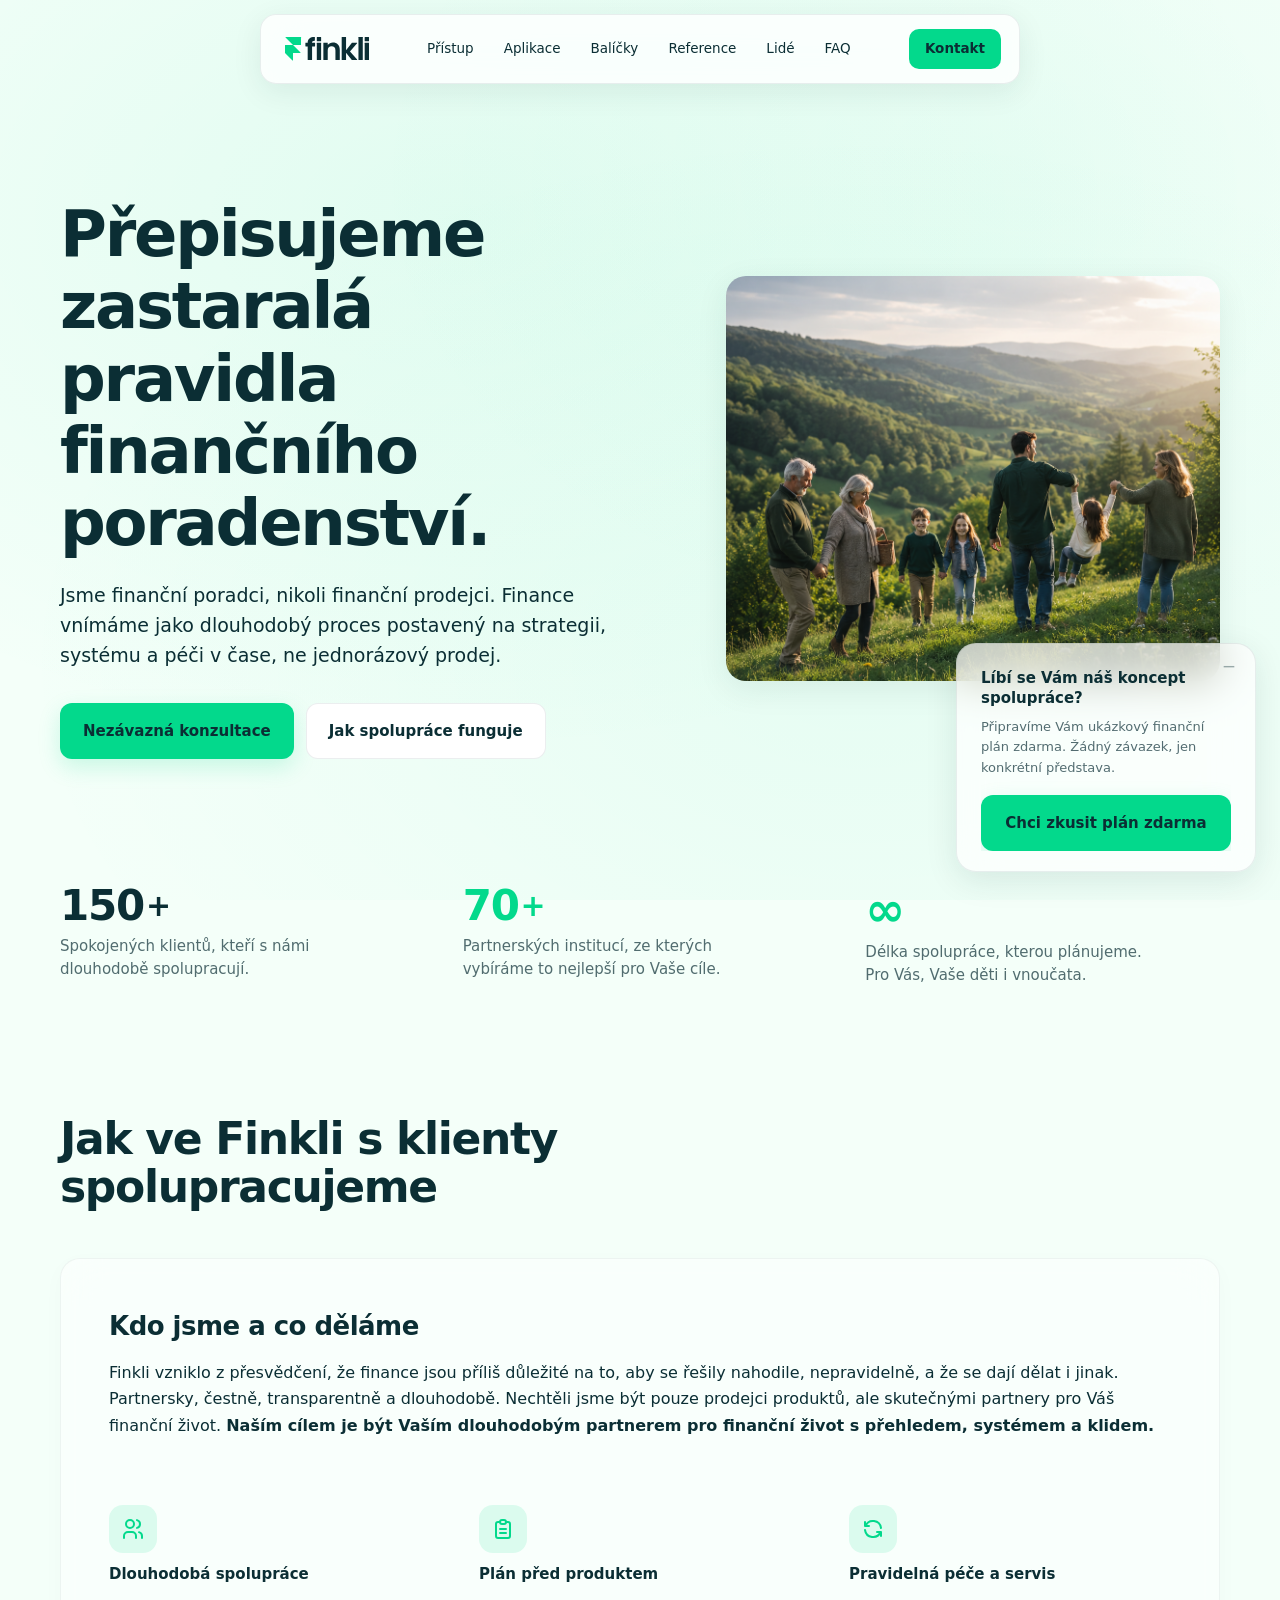
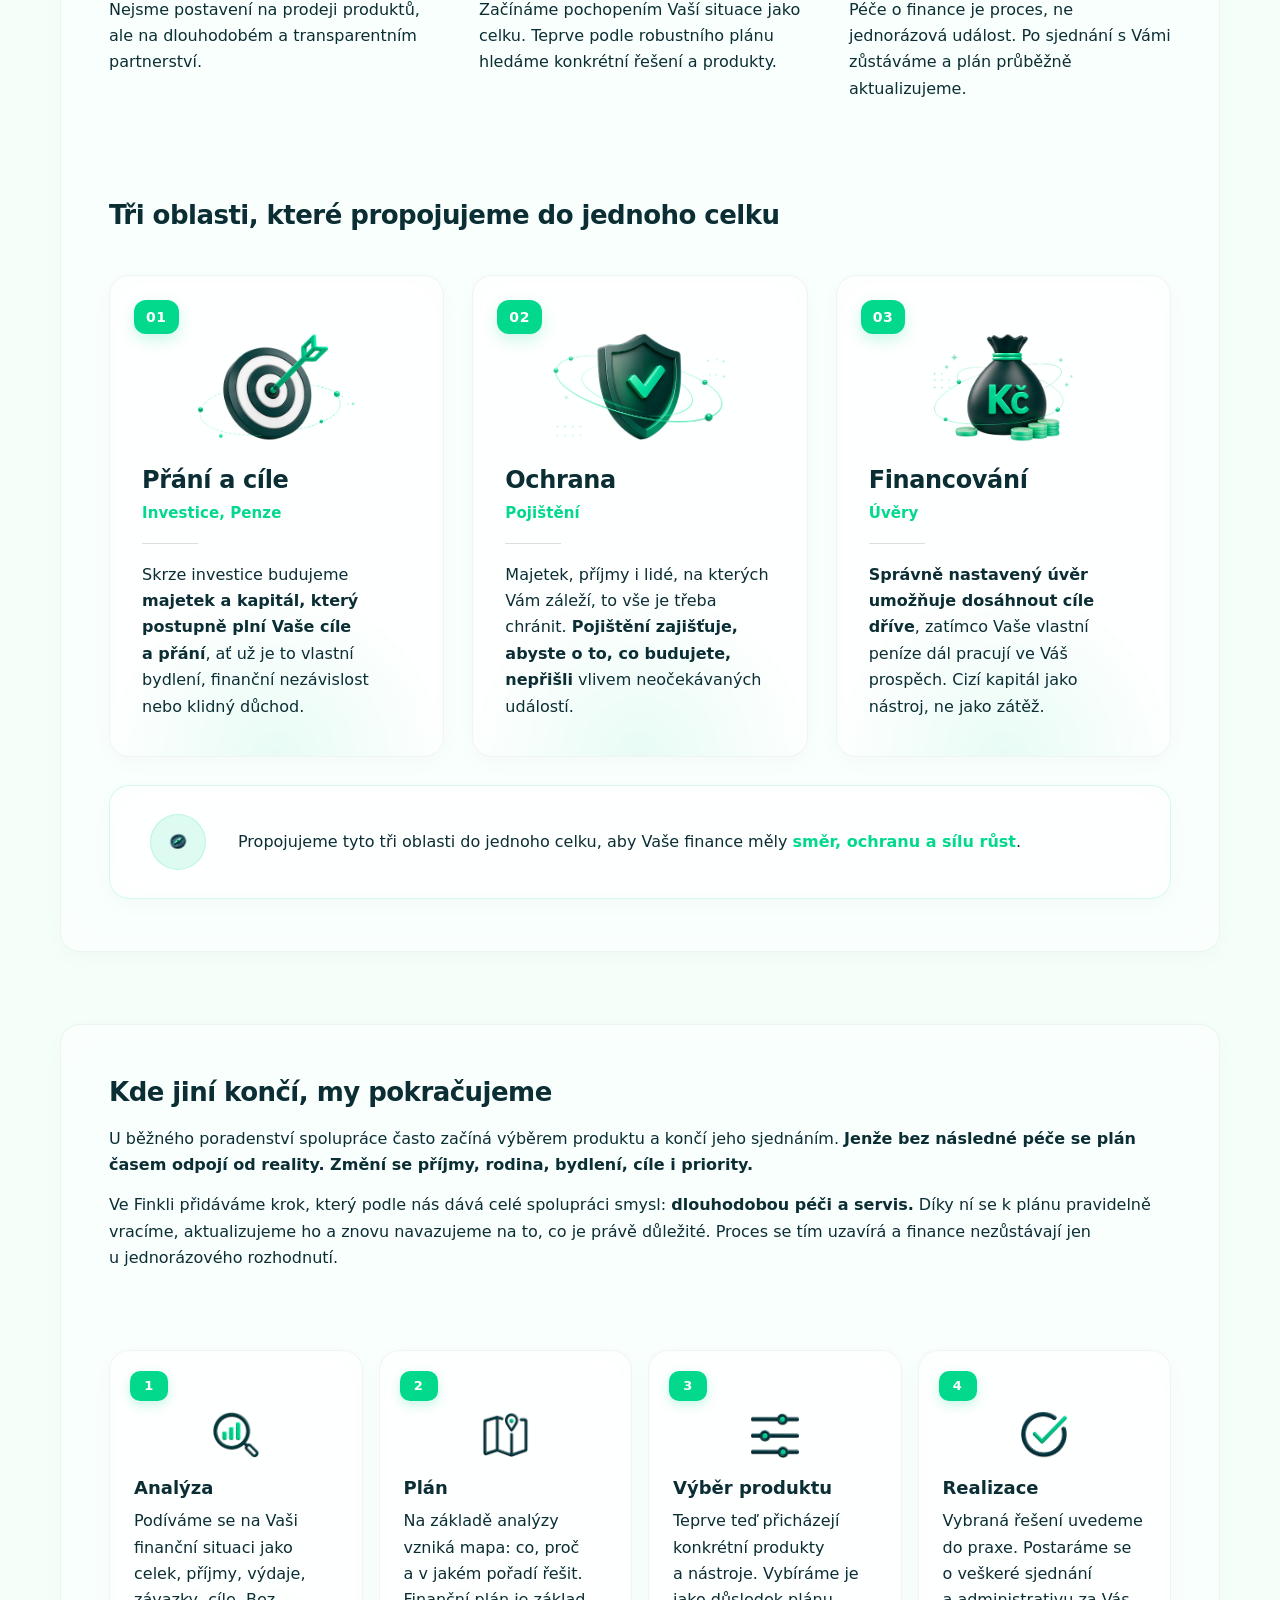
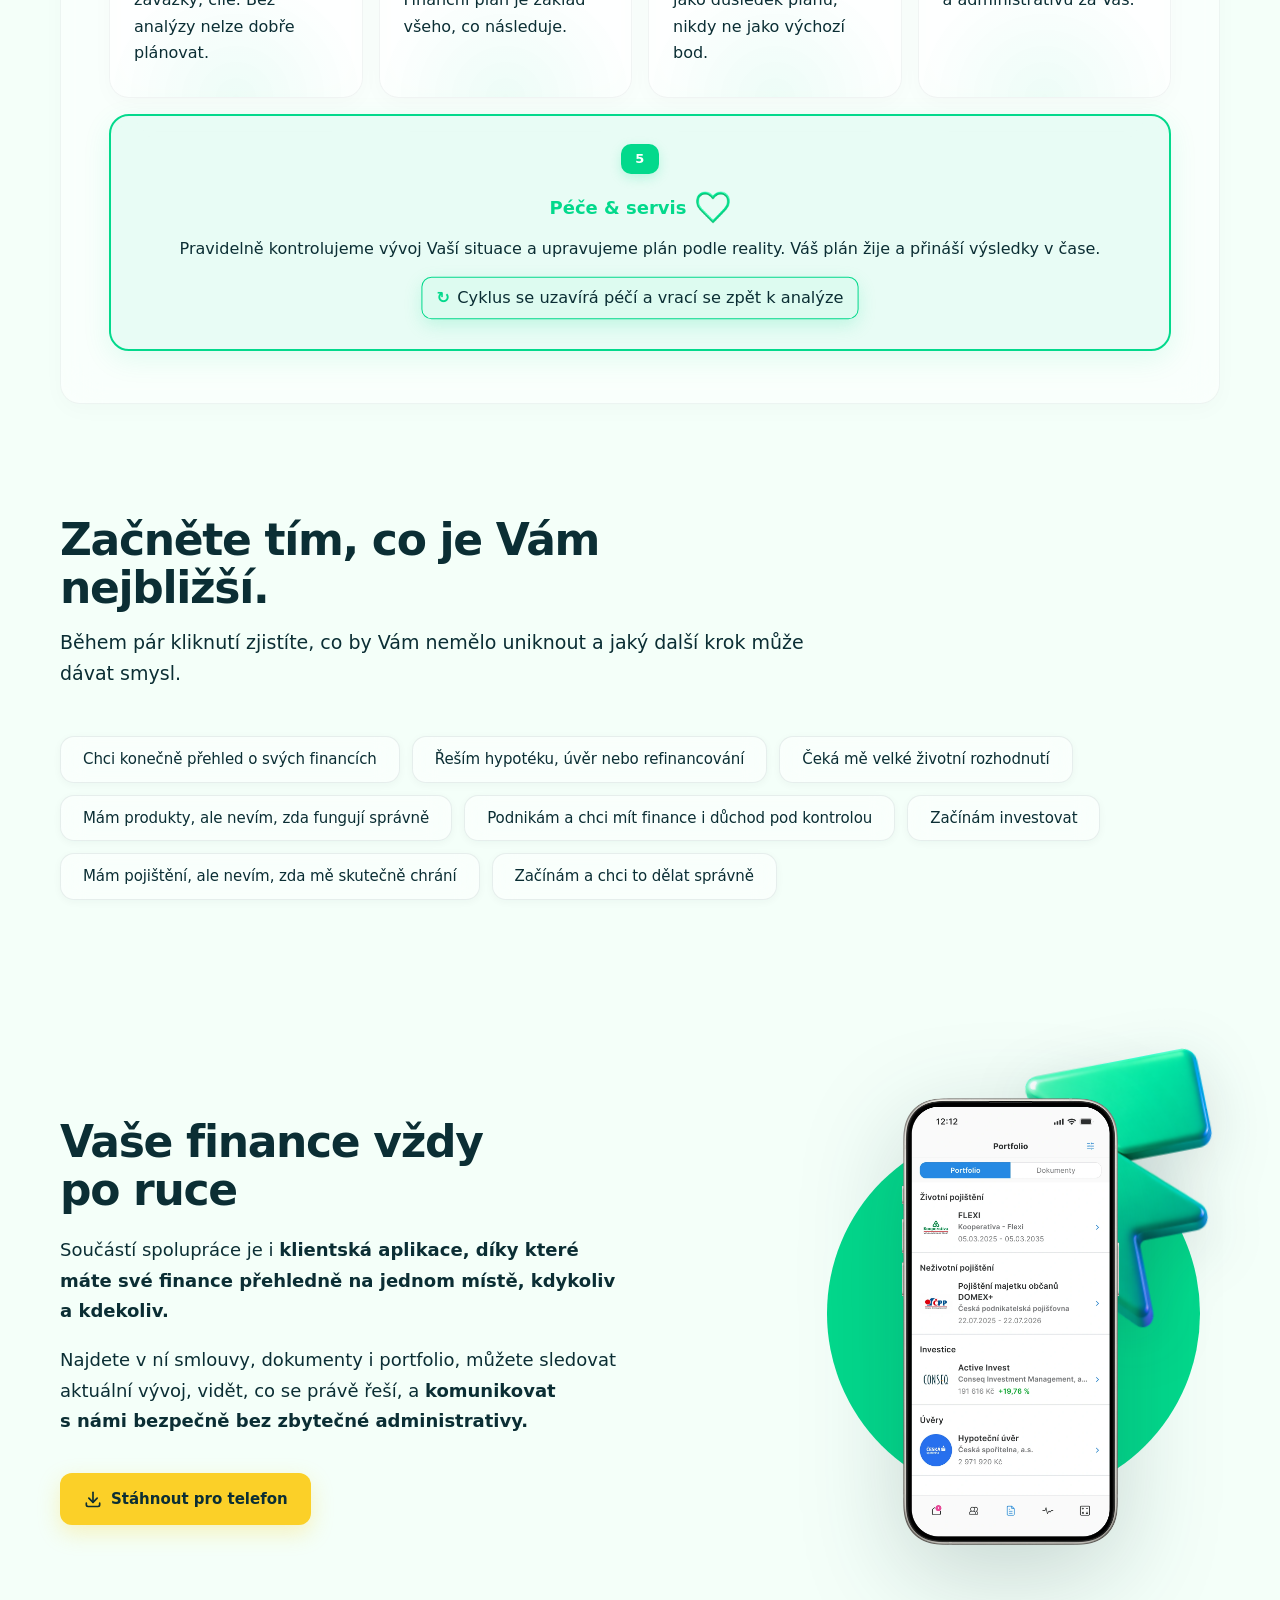
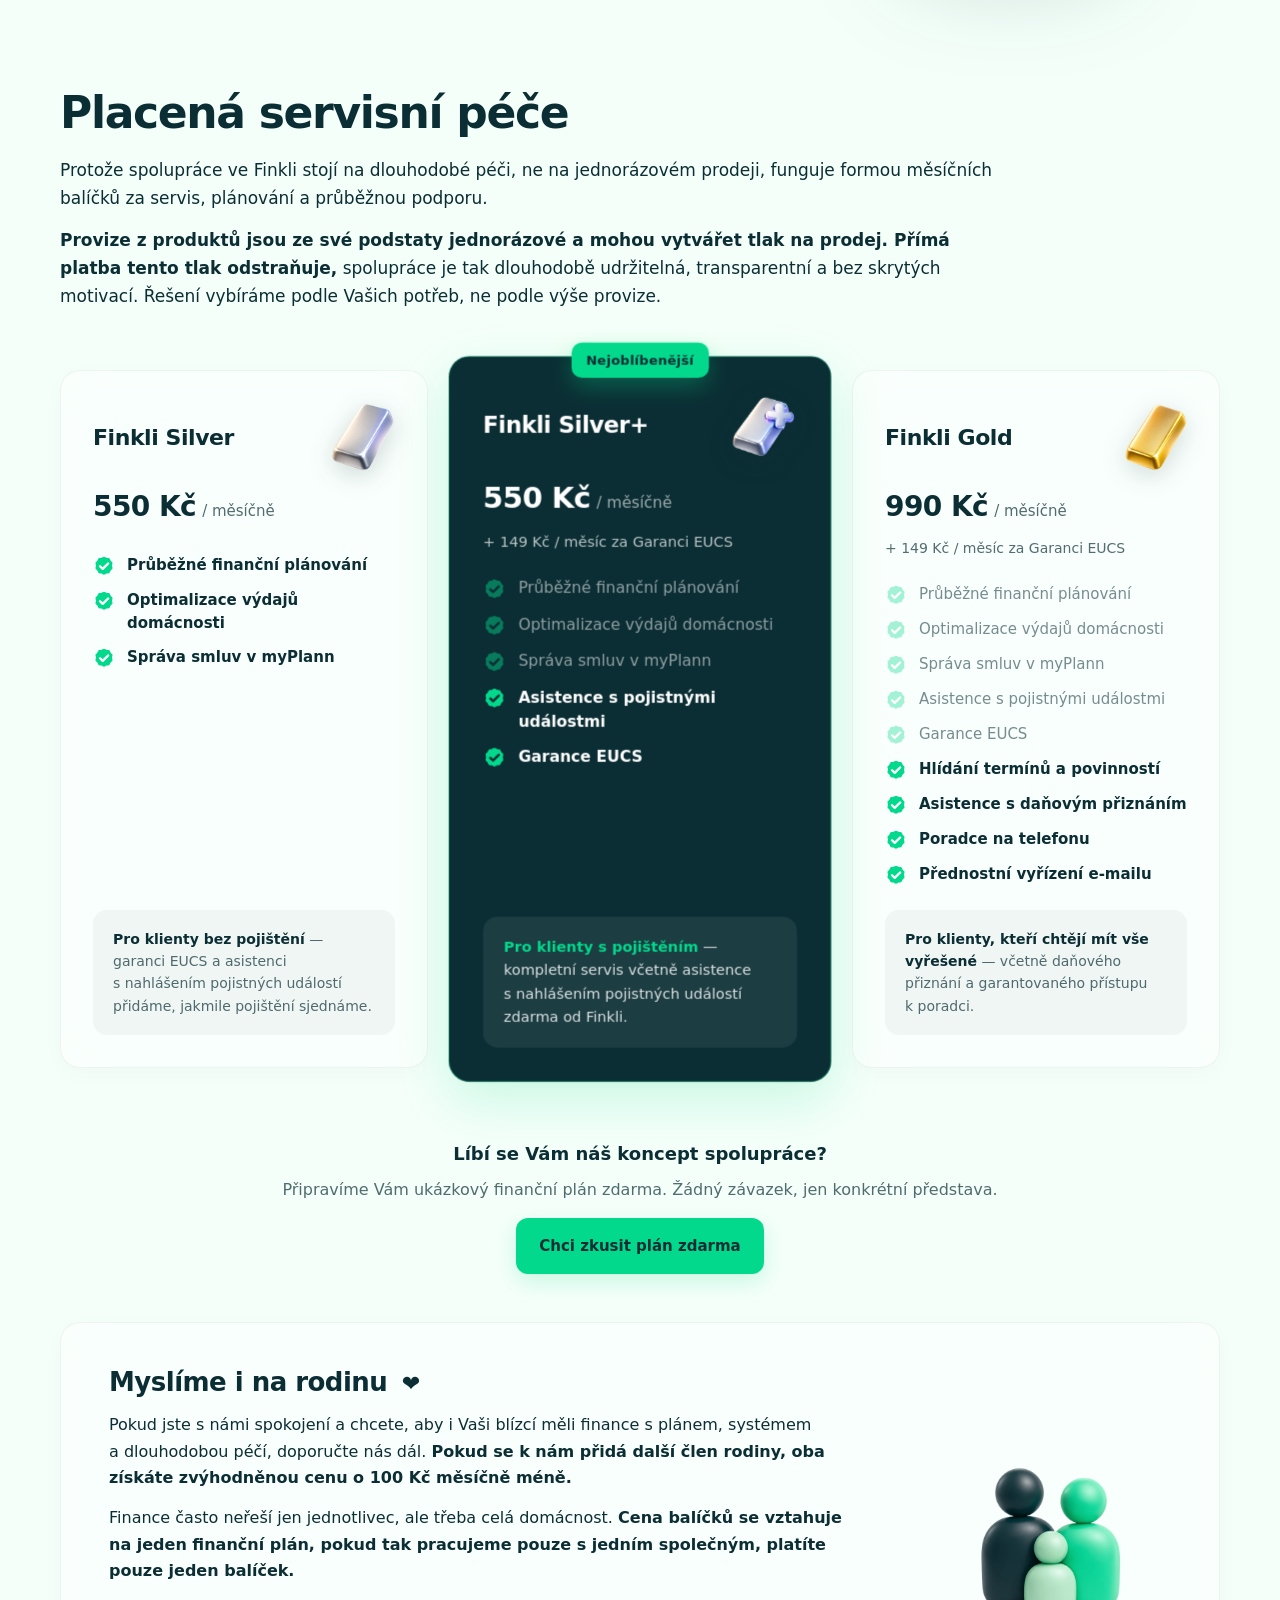
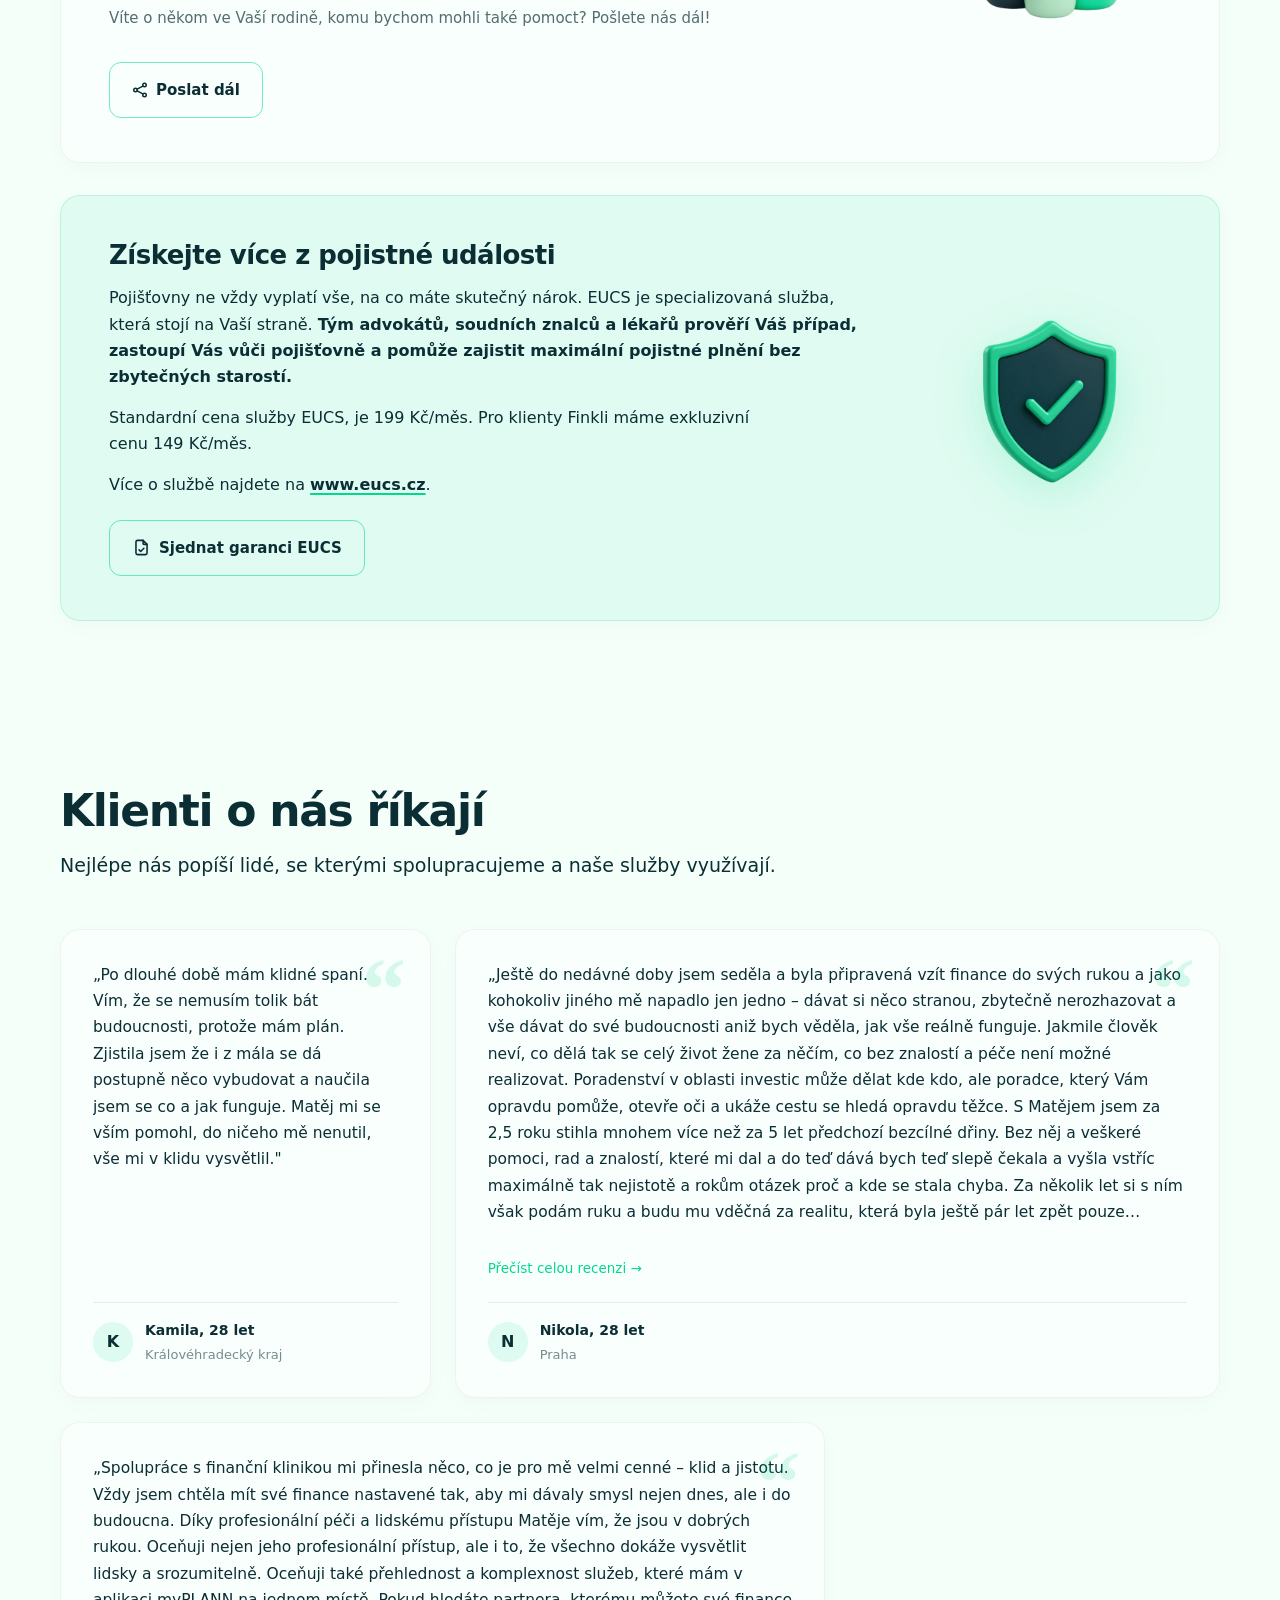
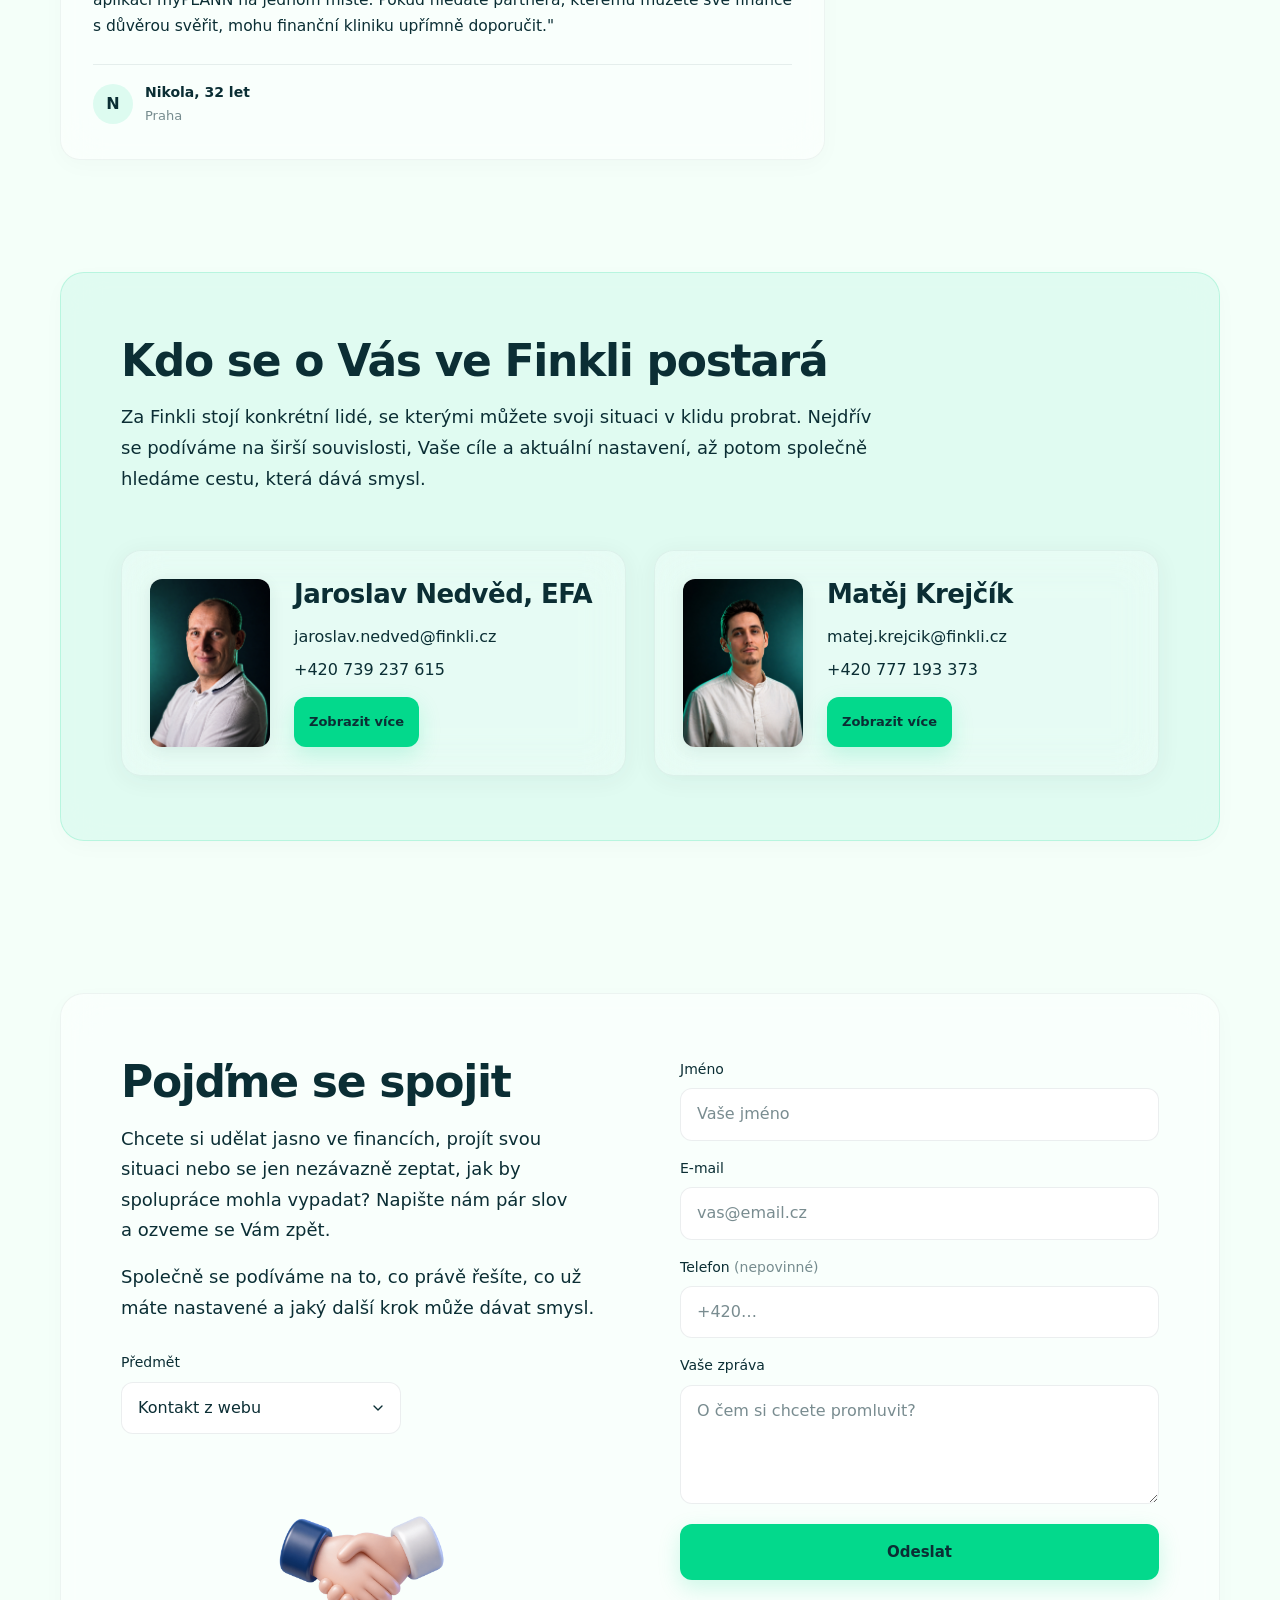
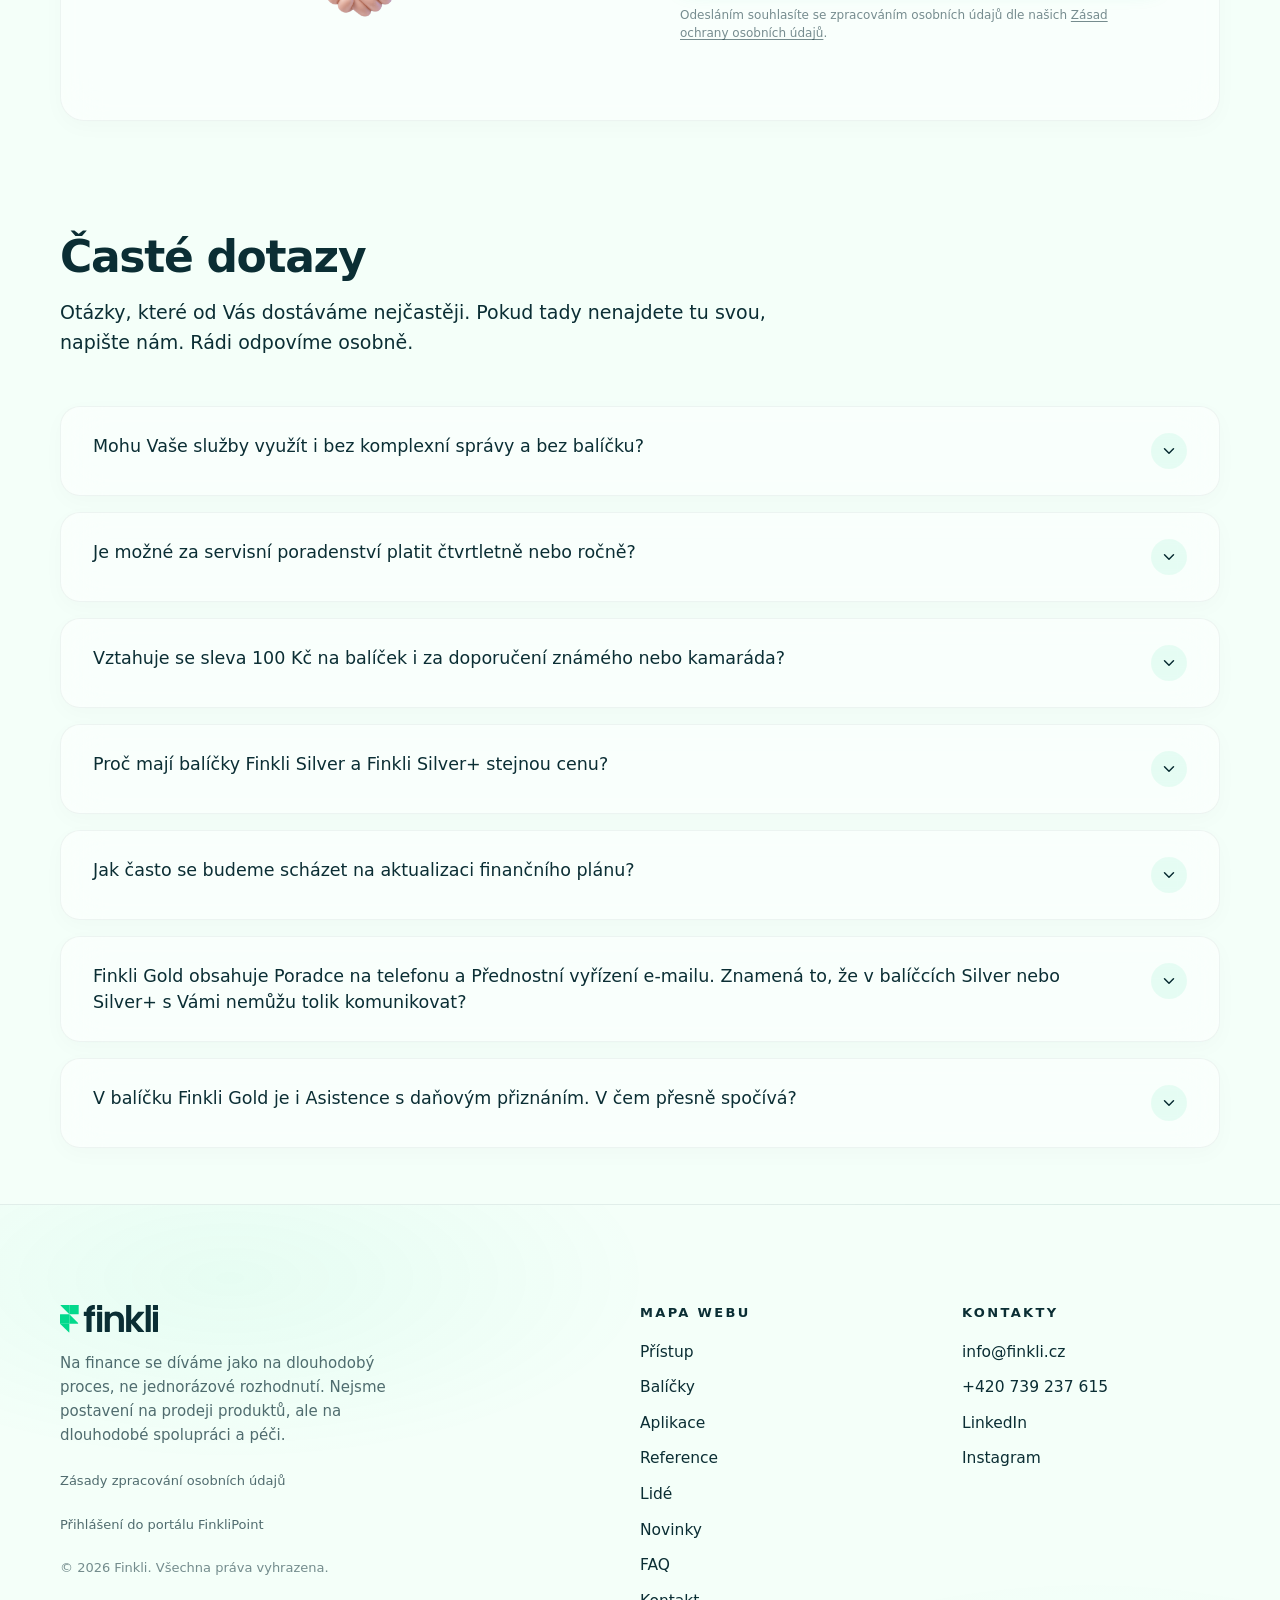
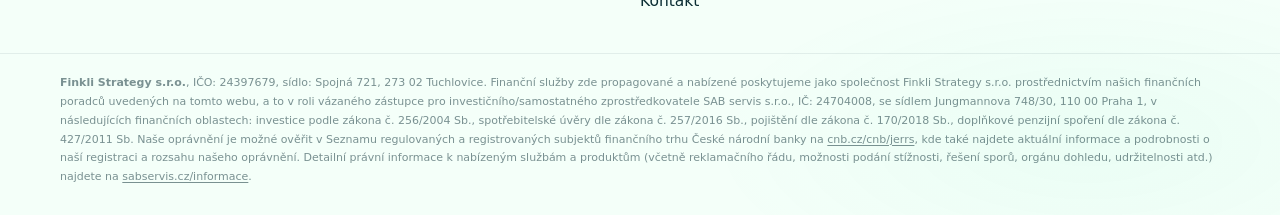
==== commit 229ae5e9: "Add files via upload" ====
--- a/index.html
+++ b/index.html
@@ -101,19 +101,21 @@
     <div class="hero__fold">
       <div class="container">
         <div class="hero__content">
-          <div class="hero__copy">
-            <h1 class="h1 hero__title">Přepisujeme zastaralá <br class="hero-br">pravidla finančního <br class="hero-br">poradenství.</h1>
-            <p class="hero__sub">
-              Jsme finanční poradci, nikoli finanční prodejci. Finance vnímáme jako dlouhodobý proces postavený na strategii, systému a&nbsp;péči v&nbsp;čase, ne jednorázový prodej.
-            </p>
+          <div class="hero__left">
+            <div class="hero__copy">
+              <h1 class="h1 hero__title">Přepisujeme zastaralá <br class="hero-br">pravidla finančního <br class="hero-br">poradenství.</h1>
+              <p class="hero__sub">
+                Jsme finanční poradci, nikoli finanční prodejci. Finance vnímáme jako dlouhodobý proces postavený na strategii, systému a&nbsp;péči v&nbsp;čase, ne jednorázový prodej.
+              </p>
+            </div>
+            <div class="hero__actions">
+              <a href="#kontakt-form" class="btn btn--primary">Nezávazná konzultace</a>
+              <a href="#onas" class="btn btn--secondary">Jak spolupráce funguje</a>
+            </div>
           </div>
           <a href="#onas" class="hero__image-wrap">
             <img src="assets/heroimage.png" alt="Jak ve Finkli přistupujeme ke klientům" class="hero__image" />
           </a>
-          <div class="hero__actions">
-            <a href="#kontakt-form" class="btn btn--primary">Nezávazná konzultace</a>
-            <a href="#onas" class="btn btn--secondary">Jak spolupráce funguje</a>
-          </div>
         </div>
       </div>
 
--- a/styles.css
+++ b/styles.css
@@ -587,14 +587,19 @@
   display: grid;
   grid-template-columns: 1fr 0.8fr;
   column-gap: 48px;
-  row-gap: 0;
-  align-items: start;
-}
-
-/* Desktop: copy = row 1 col 1, image = col 2 span rows 1+2, actions = row 2 col 1 */
-.hero__copy        { grid-column: 1; grid-row: 1; padding: 18vh 0 0; }
-.hero__image-wrap  { grid-column: 2; grid-row: 1 / span 2; }
-.hero__actions     { grid-column: 1; grid-row: 2; padding-bottom: 40px; }
+  align-items: center;
+}
+
+@media (min-width: 768px) {
+  .hero__content {
+    padding: 22vh 0 40px;
+  }
+}
+
+.hero__left {
+  display: flex;
+  flex-direction: column;
+}
 
 .hero__image-wrap {
   border-radius: 20px;
@@ -607,7 +612,7 @@
   z-index: 2;
   height: clamp(320px, 45vh, 500px);
   align-self: center;
-  margin-top: 110px; /* ← upravit: kladné = dolů, záporné = nahoru */
+  margin-top: 0;
 }
 
 .hero__image-wrap:hover {
@@ -629,16 +634,17 @@
 }
 
 @media (max-width: 767px) {
-  /* Mobile: flex column — přirozené pořadí HTML: nadpis → sub → fotka → CTA */
+  /* Mobile: flex column — pořadí: nadpis → sub → fotka → CTA */
   .hero__content {
     display: flex;
     flex-direction: column;
     gap: 0;
   }
-  /* Reset desktop grid placement */
-  .hero__copy       { grid-column: unset; grid-row: unset; padding: 0; }
-  .hero__image-wrap { grid-column: unset; grid-row: unset; margin-top: 24px; height: auto; aspect-ratio: 4 / 3; max-height: none; }
-  .hero__actions    { grid-column: unset; grid-row: unset; padding-bottom: 0; margin-top: 24px; width: 100%; }
+  /* display: contents zpřístupní copy a actions jako přímé flex děti → order pak určí pořadí */
+  .hero__left       { display: contents; }
+  .hero__copy       { order: 1; padding: 0; }
+  .hero__image-wrap { order: 2; margin-top: 24px; height: auto; aspect-ratio: 4 / 3; max-height: none; }
+  .hero__actions    { order: 3; padding-bottom: 0; margin-top: 24px; width: 100%; }
 }
 
 .hero__title {
@@ -673,7 +679,7 @@
     grid-template-columns: auto auto;
     justify-content: flex-start;
     gap: 12px;
-    margin-top: 4px;
+    margin-top: 32px;
   }
 }
 
@@ -1271,13 +1277,11 @@
   }
 }
 
-/* Tablet/desktop: situations sekce začíná pod foldem, hero copy vyplňuje 100svh */
+/* Tablet/desktop: situations sekce začíná pod foldem */
 @media (min-width: 560px) {
-  .hero__copy { padding: 18vh 0 60px; }
   .hero__situations { padding-bottom: 80px; }
 }
 @media (min-width: 1024px) {
-  .hero__copy { padding: 20vh 0 60px; }
   .hero__situations { padding-bottom: 120px; }
 }
 
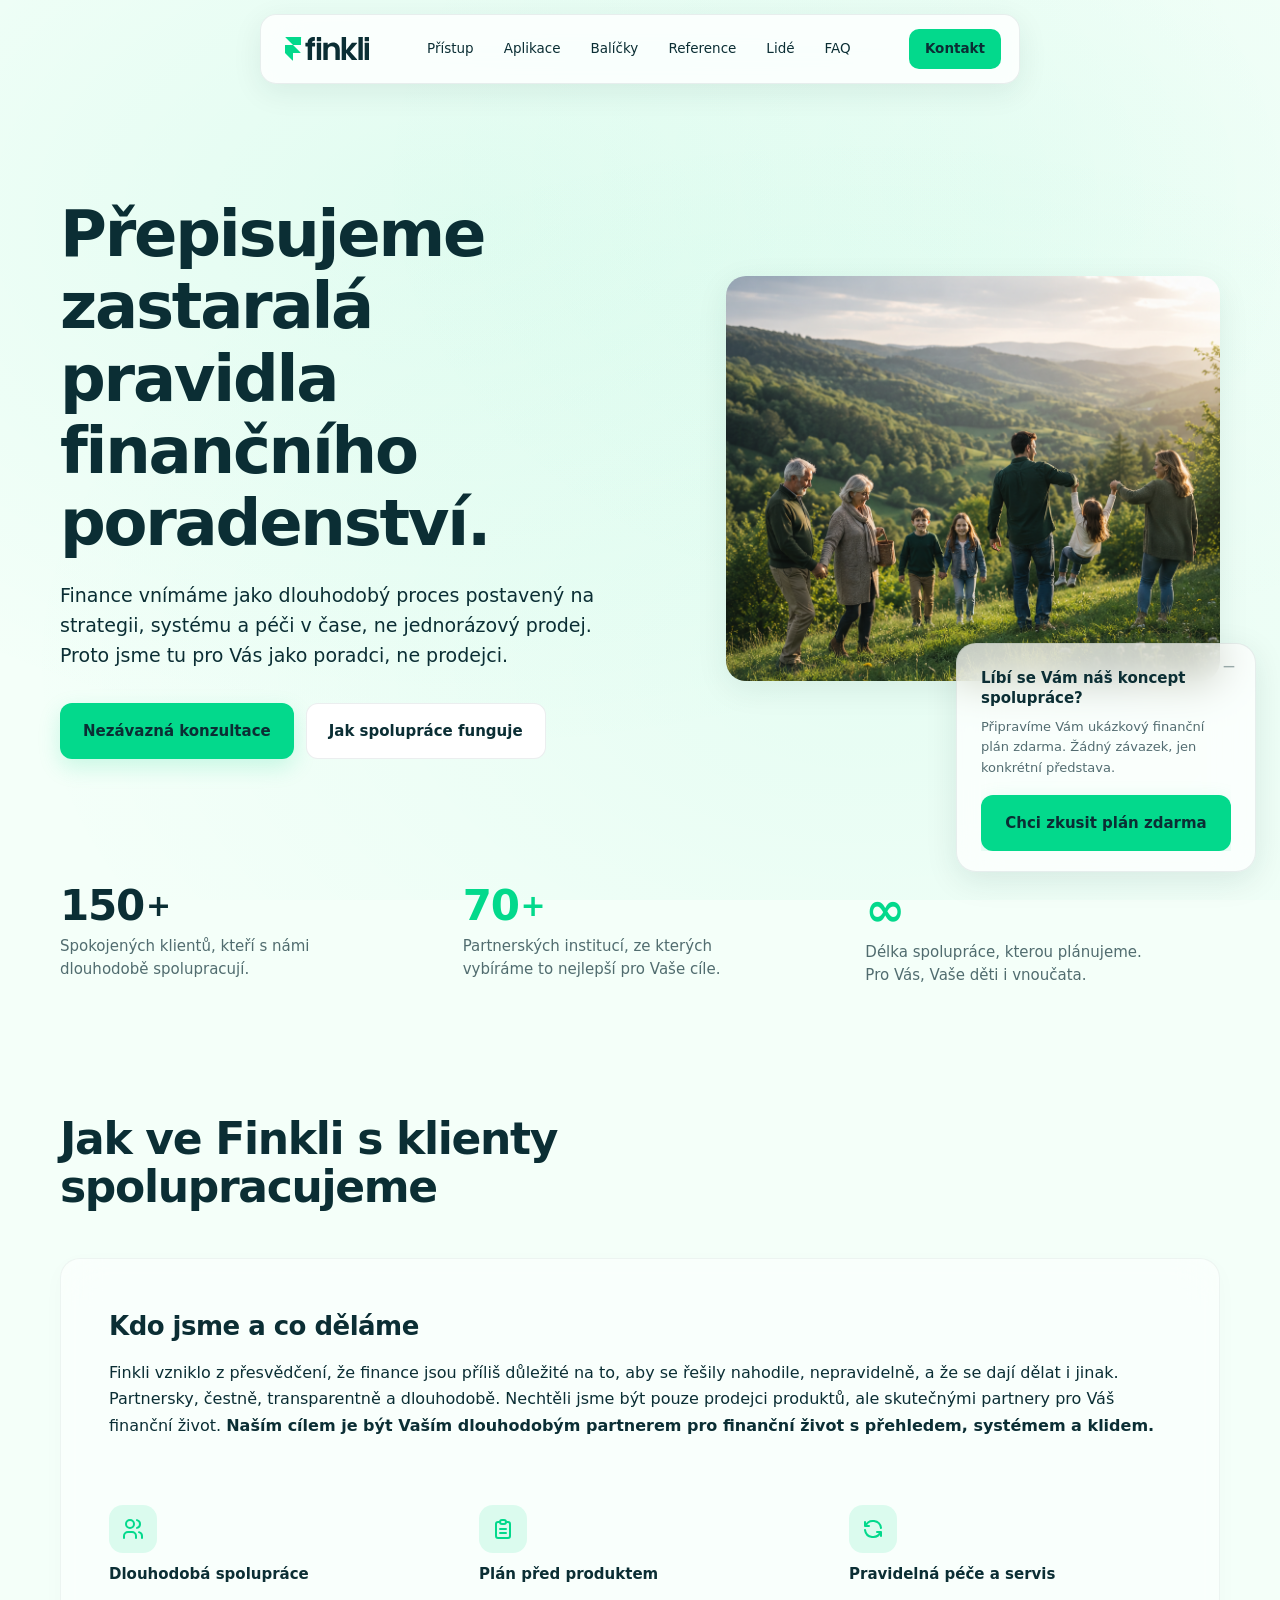
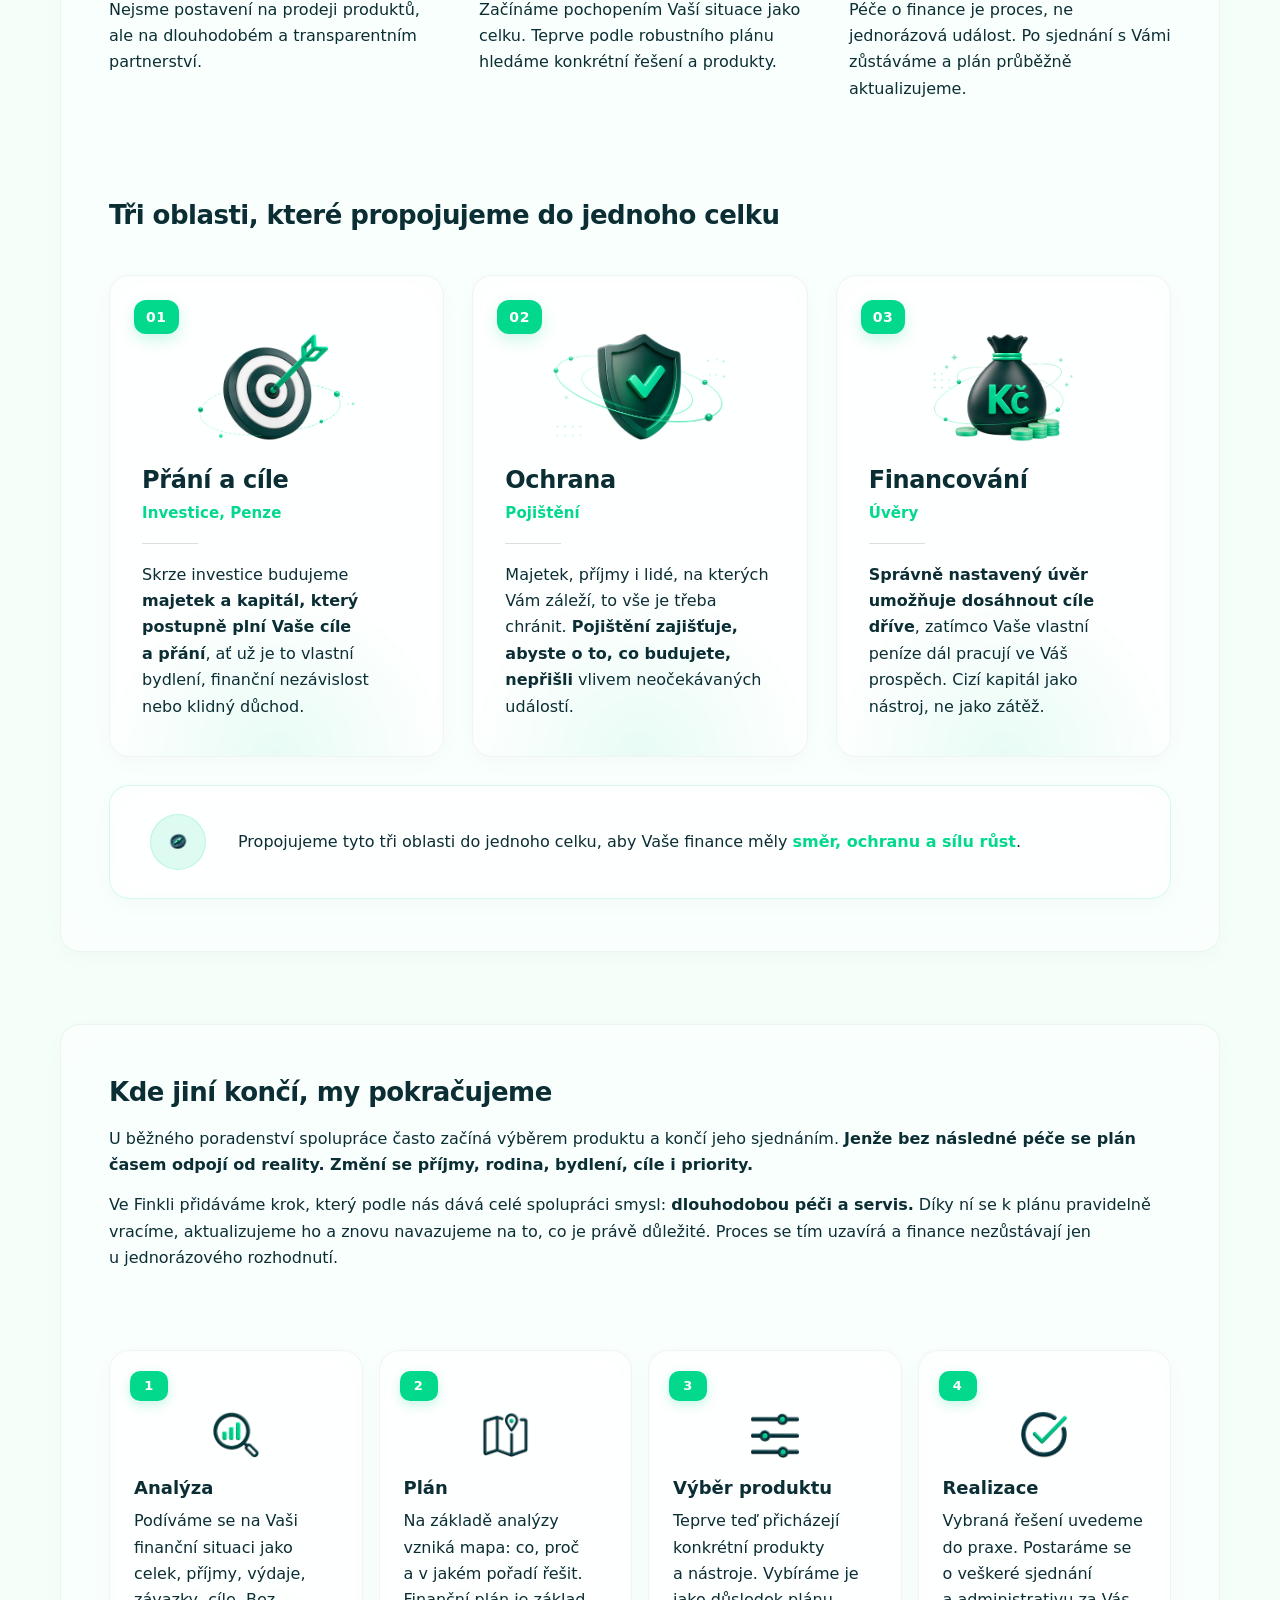
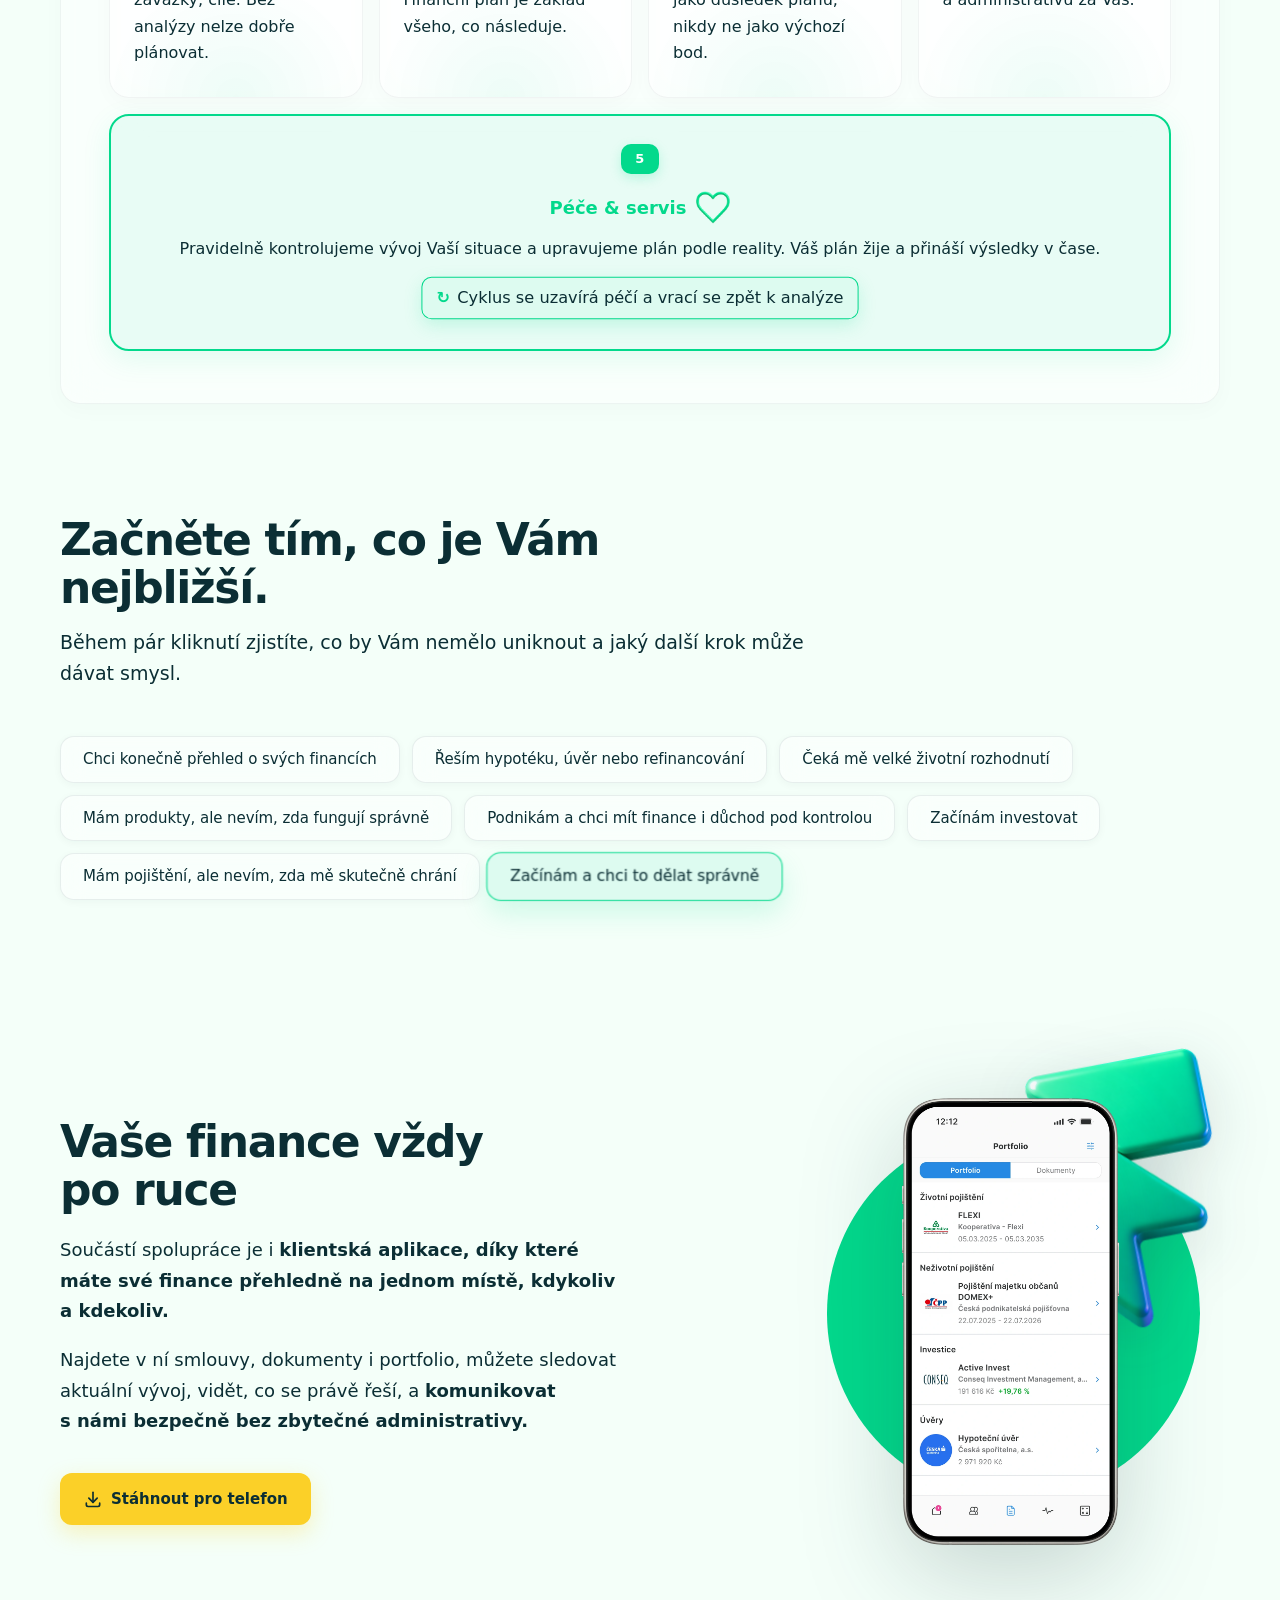
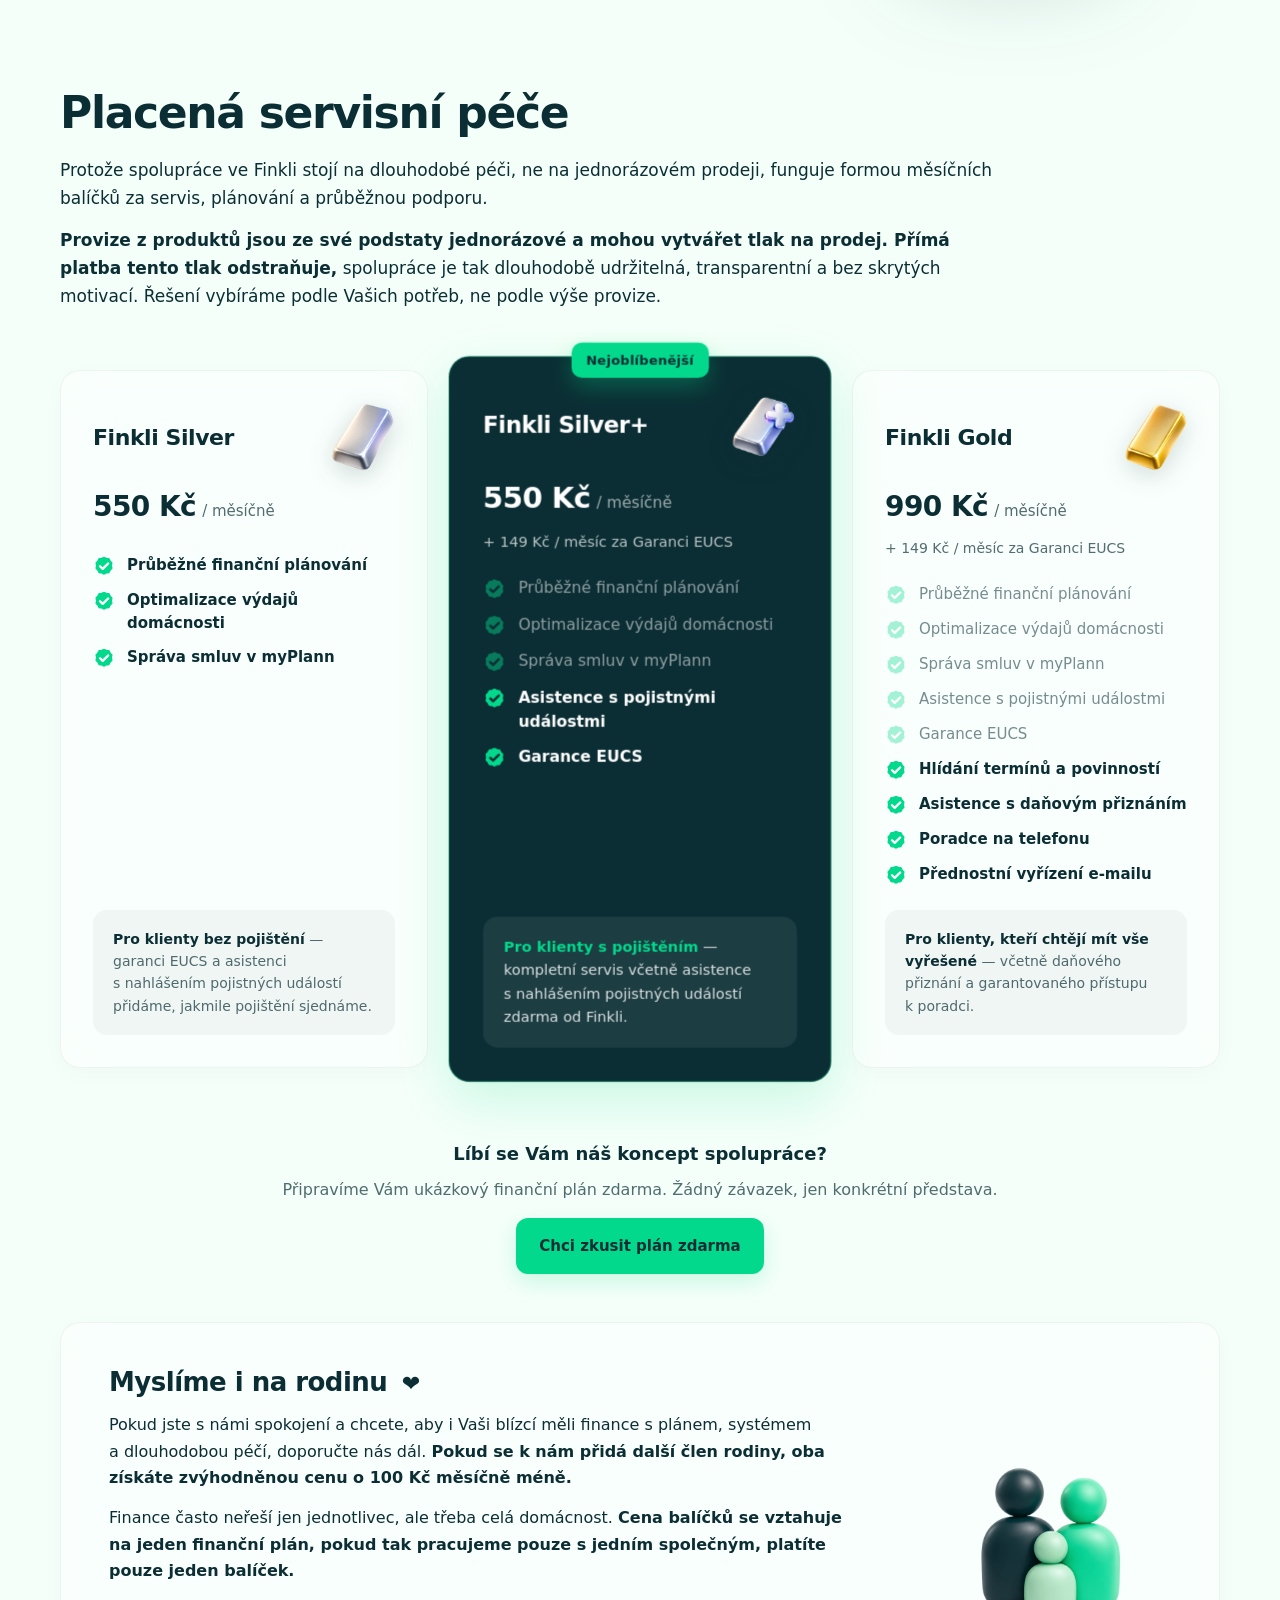
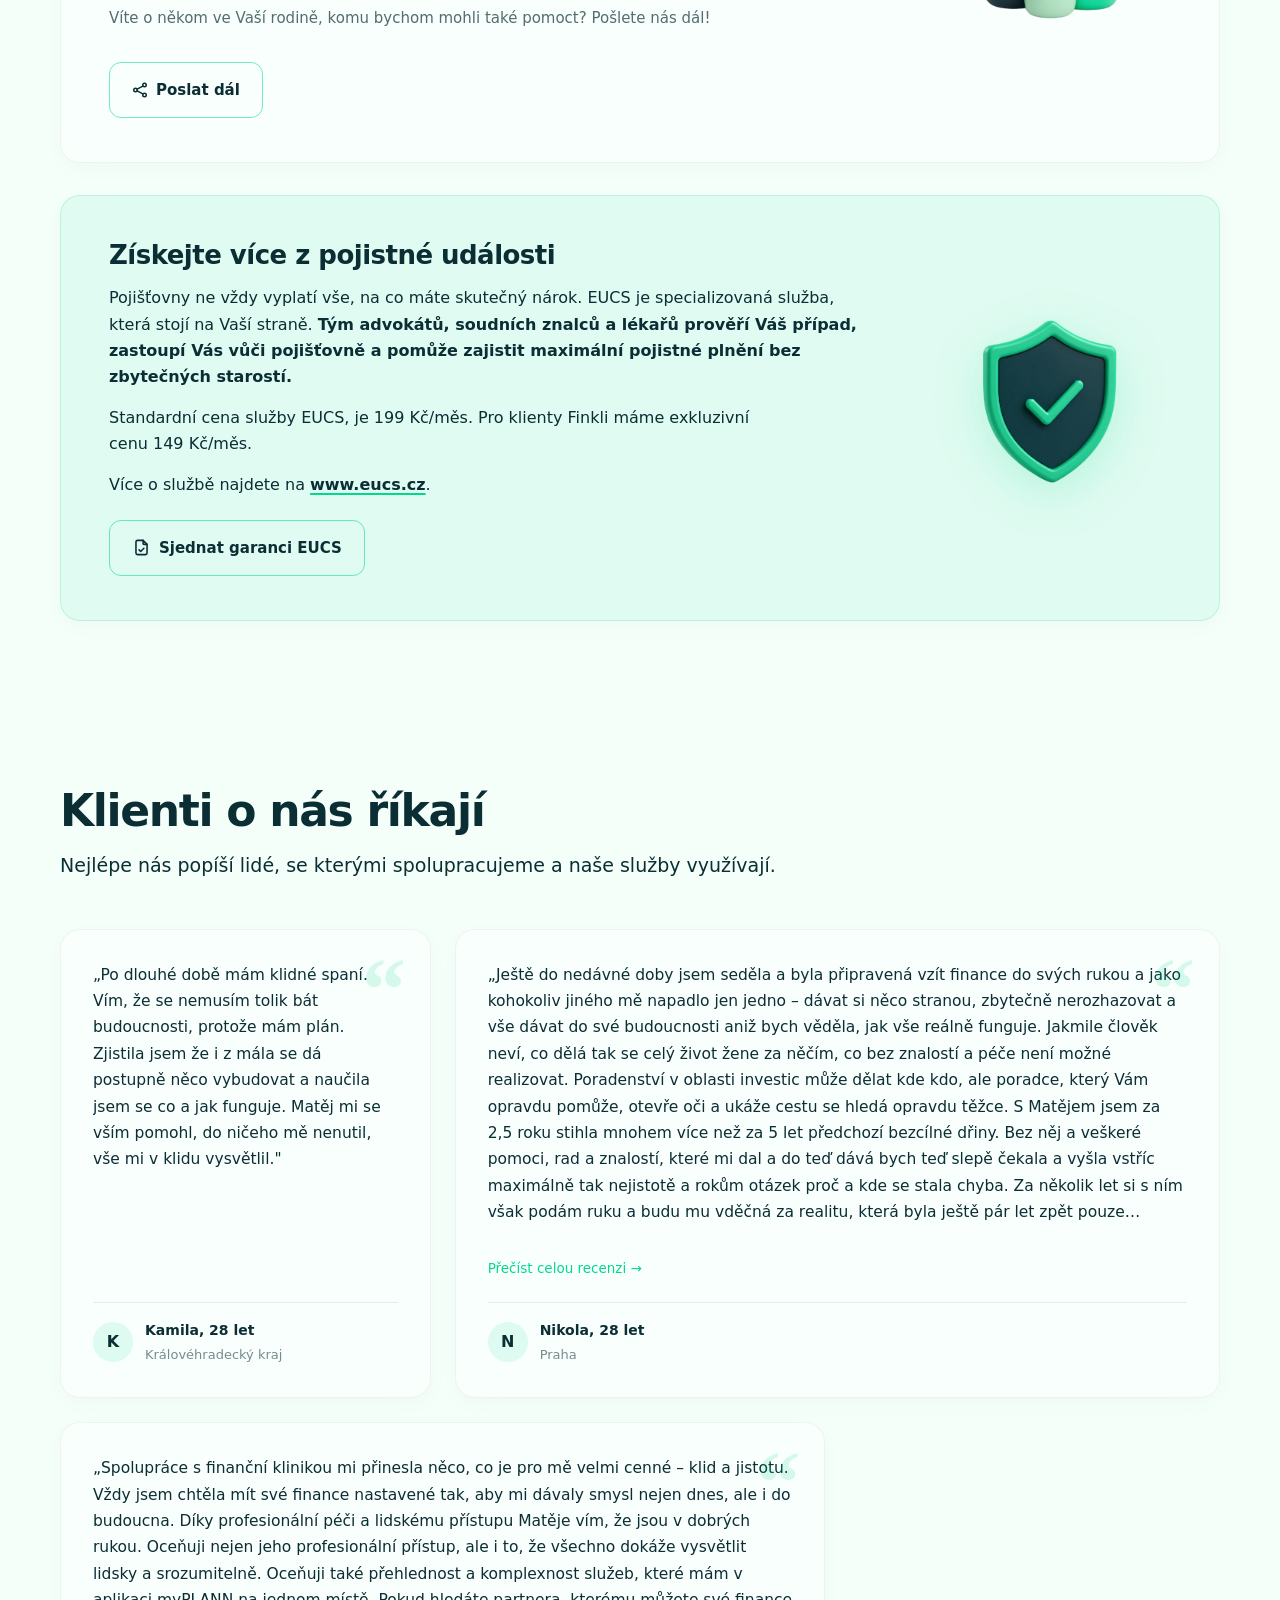
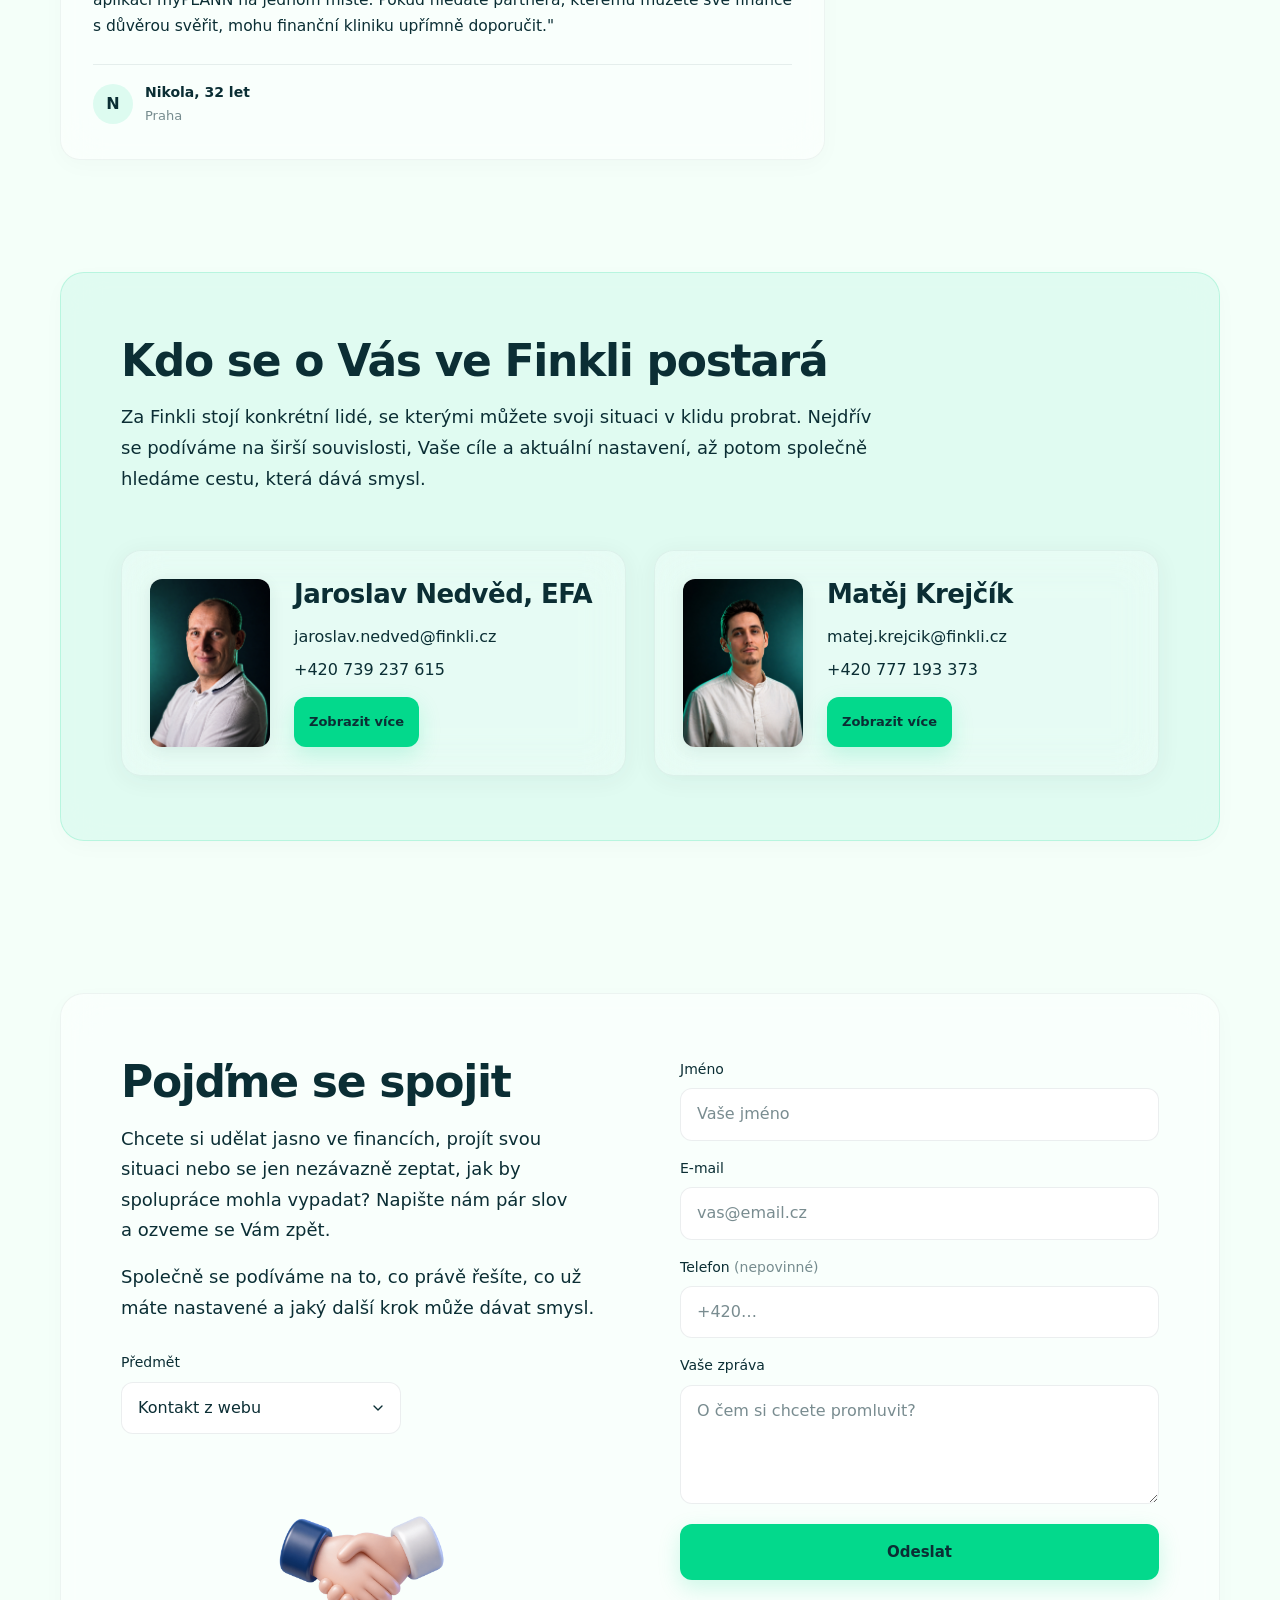
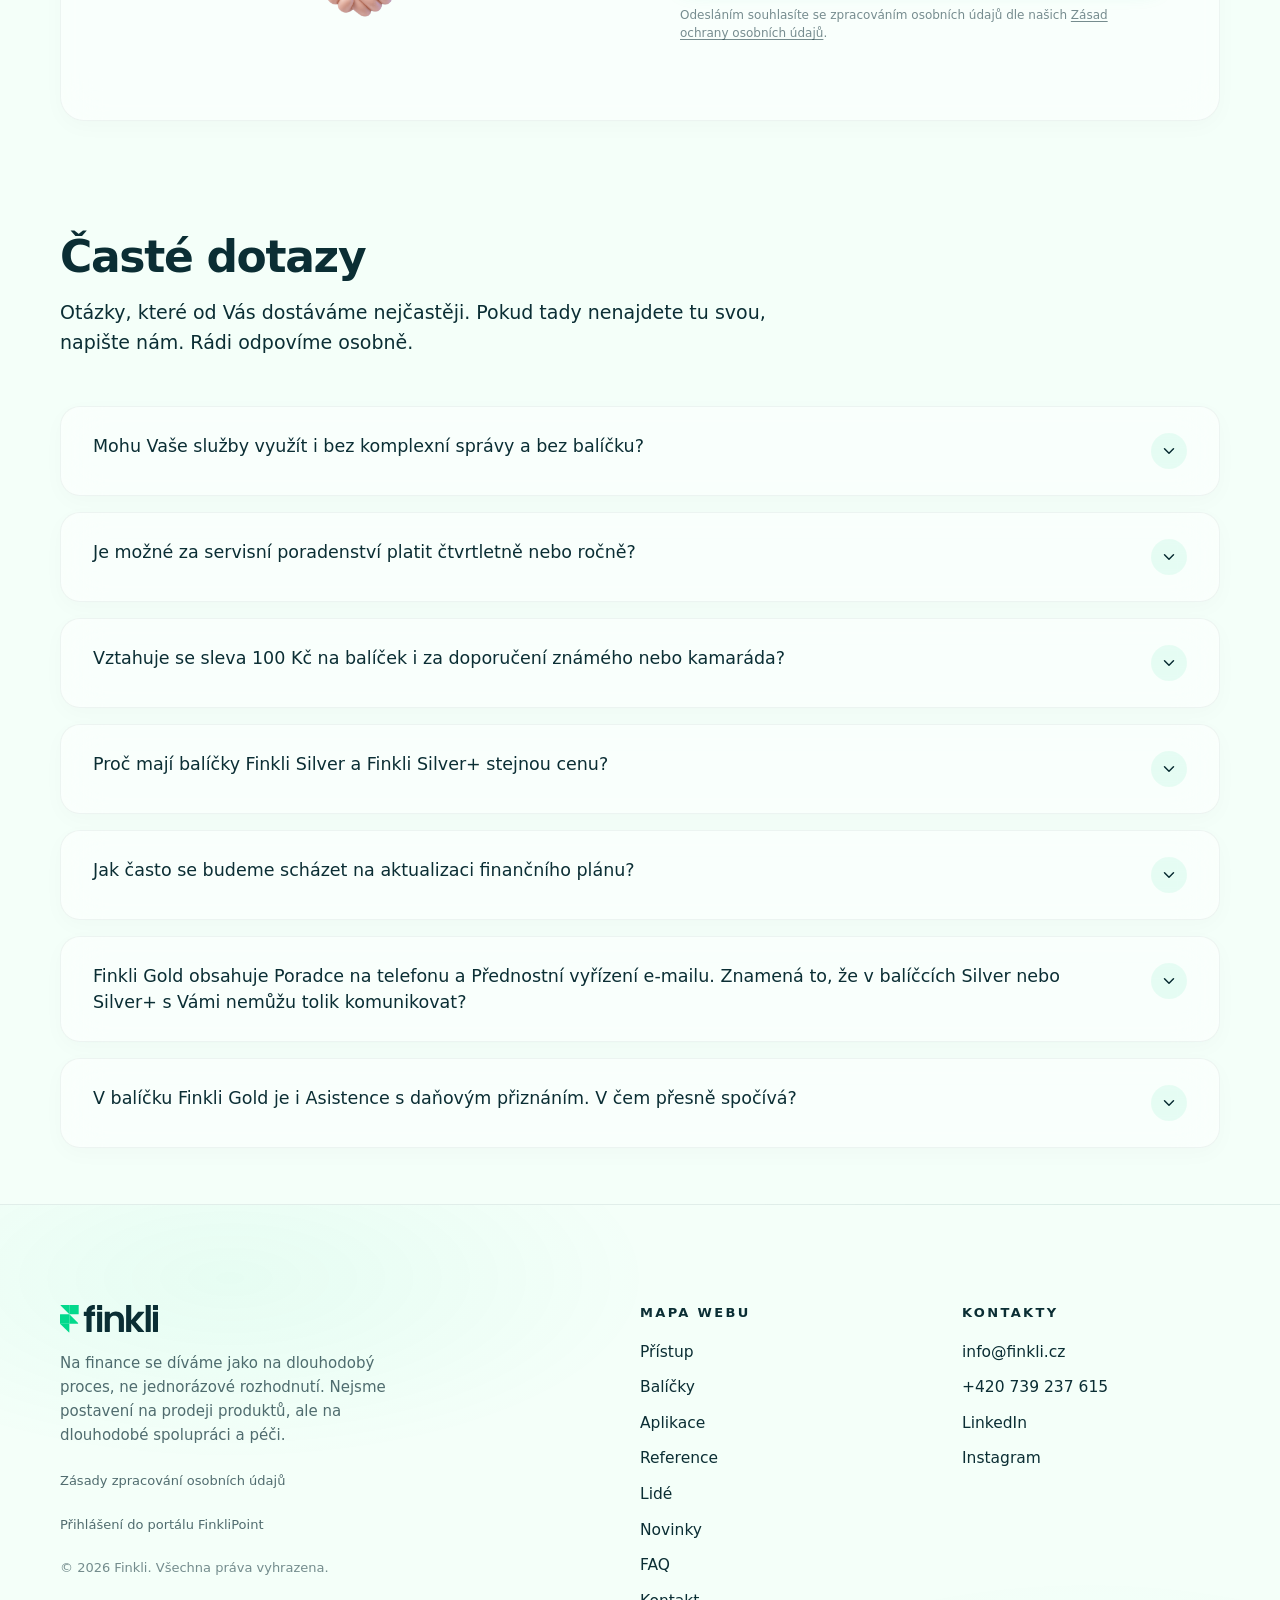
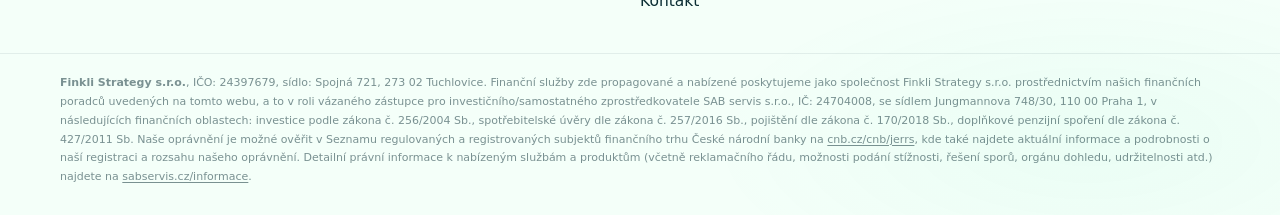
==== commit f5d1de0c: "Add files via upload" ====
--- a/index.html
+++ b/index.html
@@ -105,7 +105,7 @@
             <div class="hero__copy">
               <h1 class="h1 hero__title">Přepisujeme zastaralá <br class="hero-br">pravidla finančního <br class="hero-br">poradenství.</h1>
               <p class="hero__sub">
-                Jsme finanční poradci, nikoli finanční prodejci. Finance vnímáme jako dlouhodobý proces postavený na strategii, systému a&nbsp;péči v&nbsp;čase, ne jednorázový prodej.
+                Finance vnímáme jako dlouhodobý proces postavený na strategii, systému a péči v čase, ne jednorázový prodej. Proto jsme tu pro Vás jako poradci, ne prodejci.
               </p>
             </div>
             <div class="hero__actions">
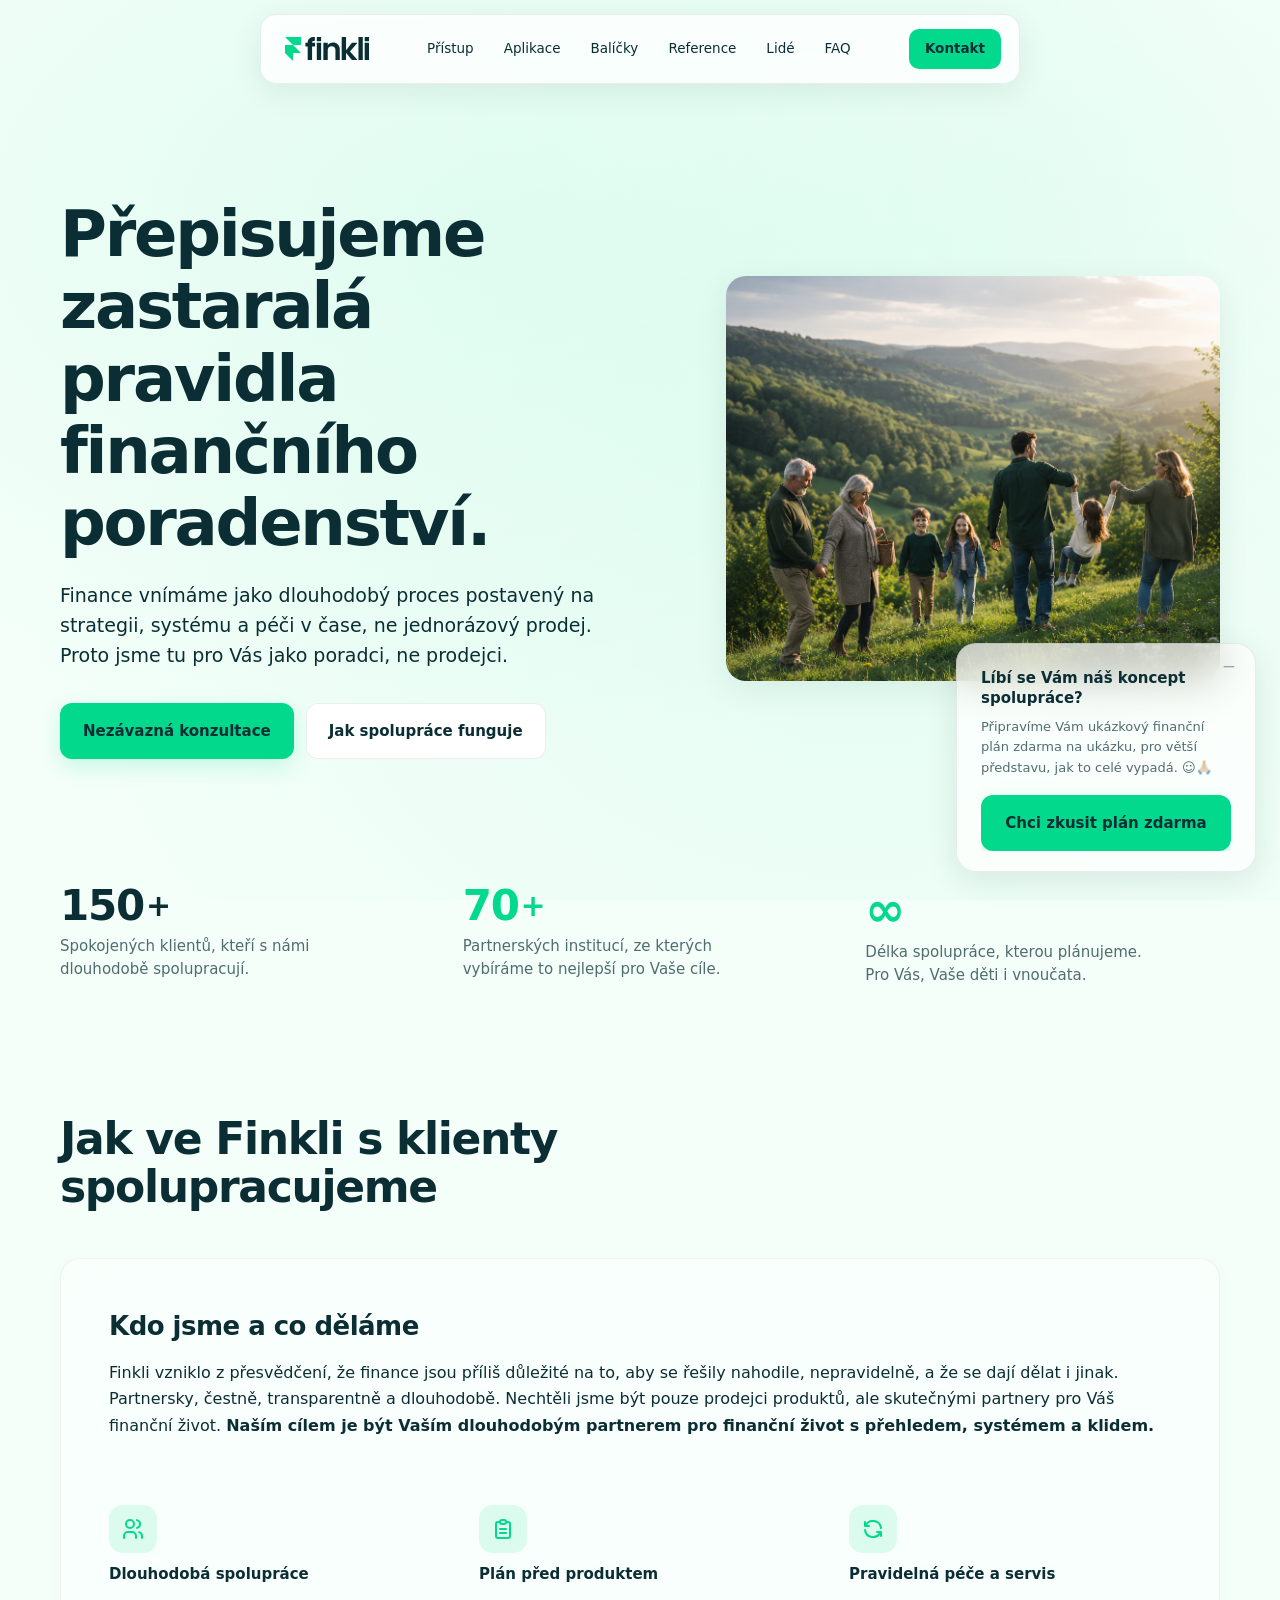
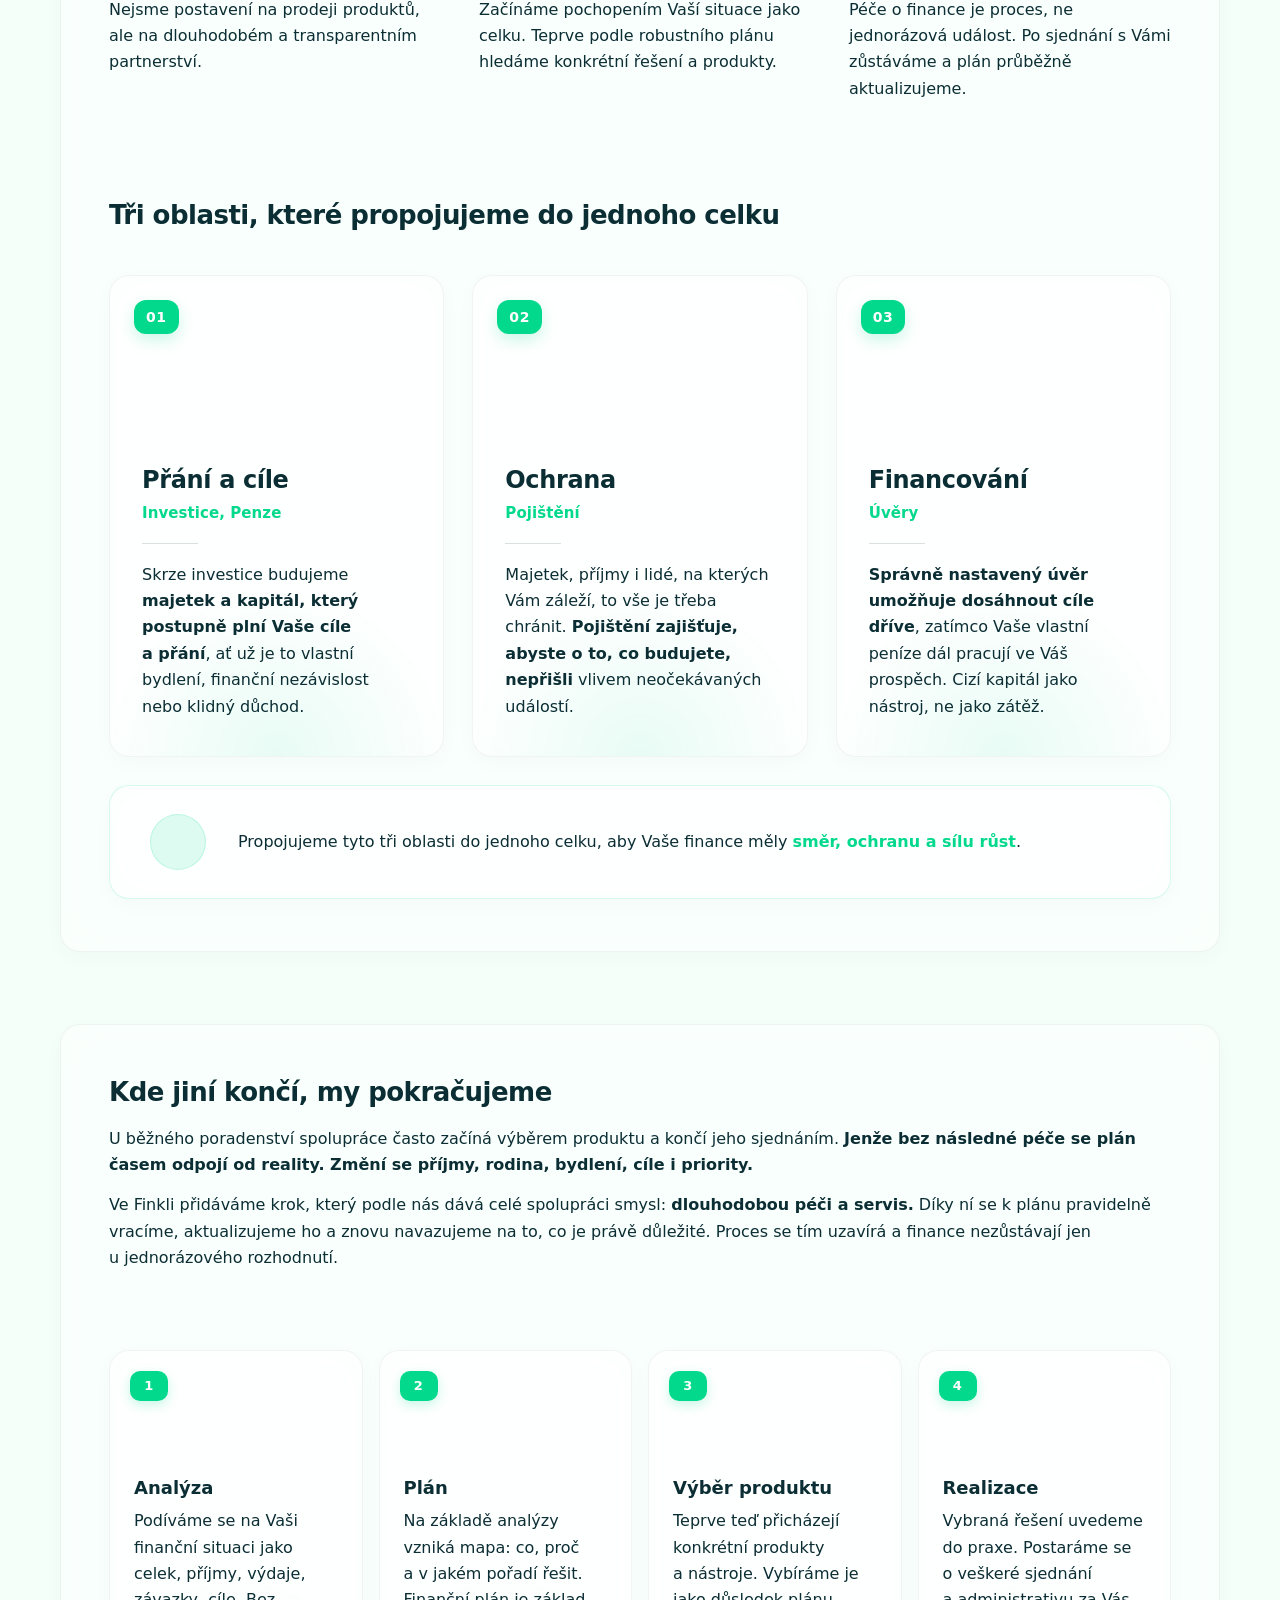
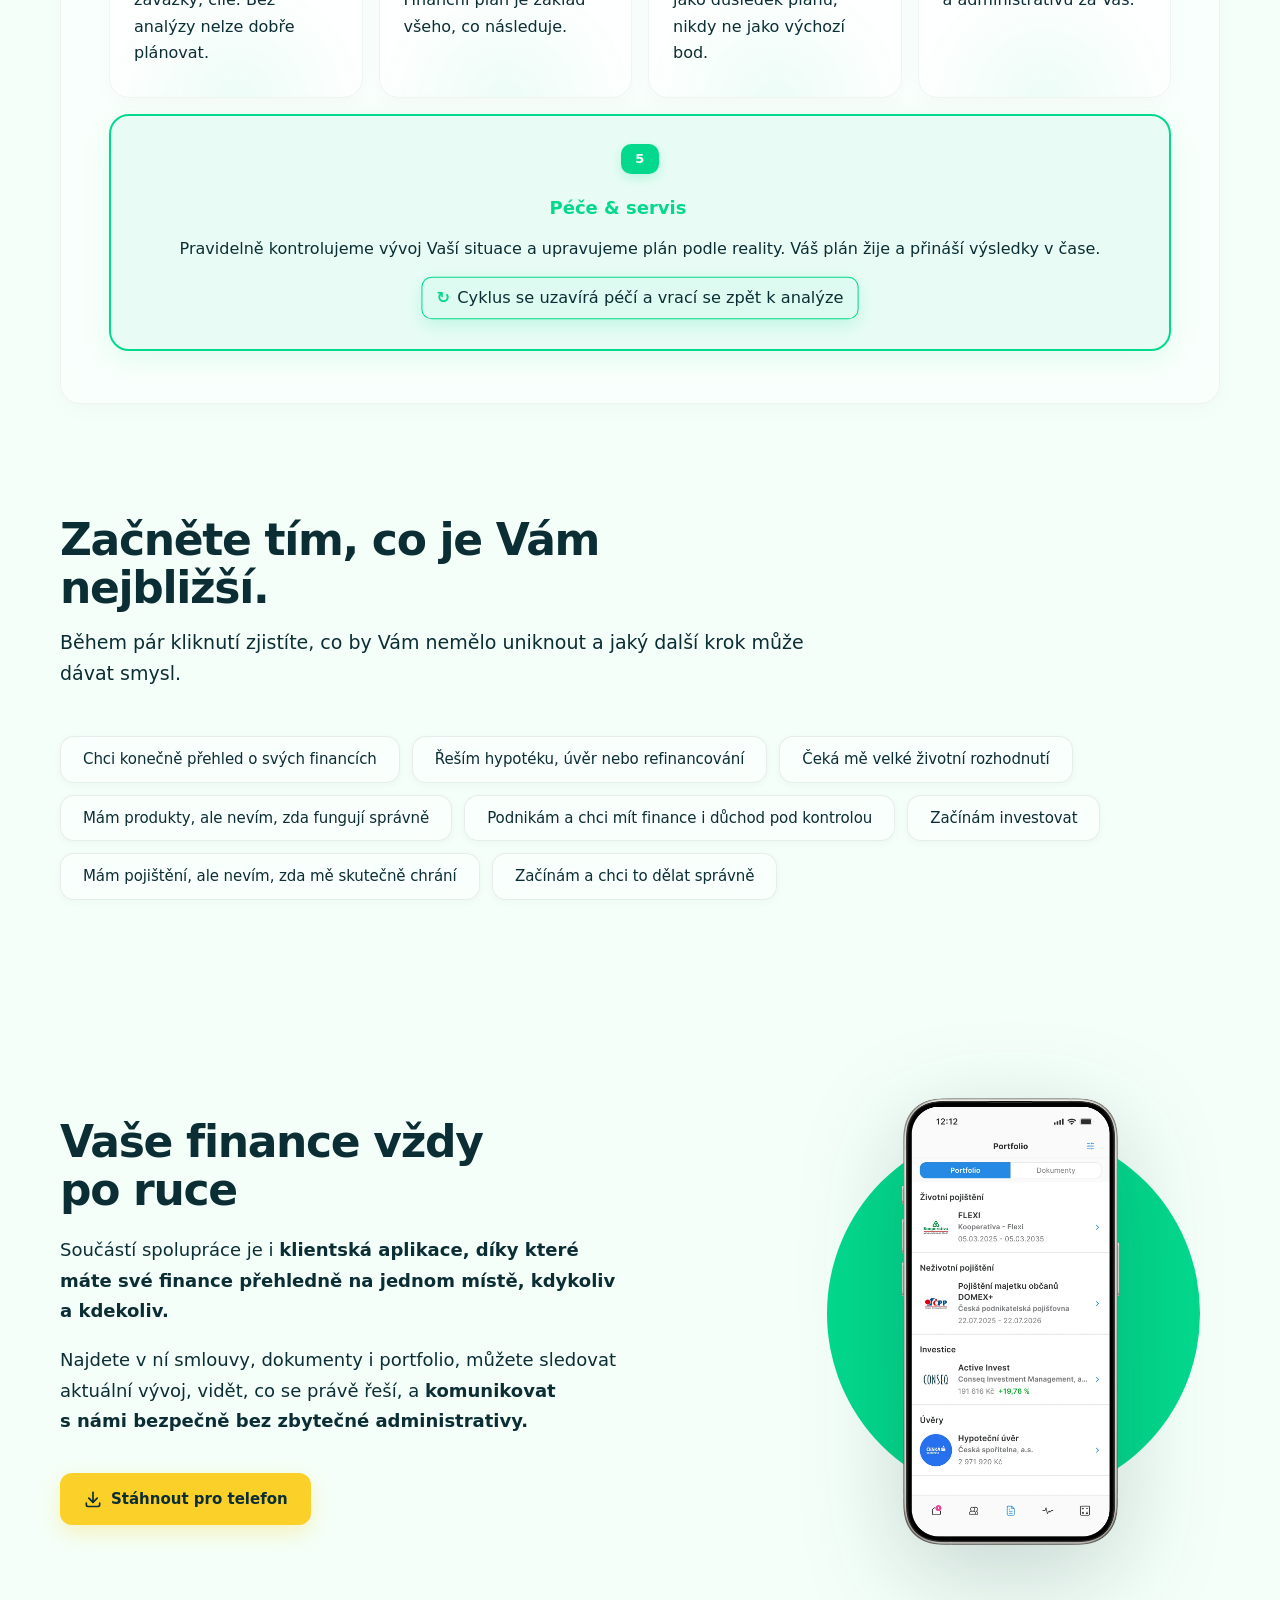
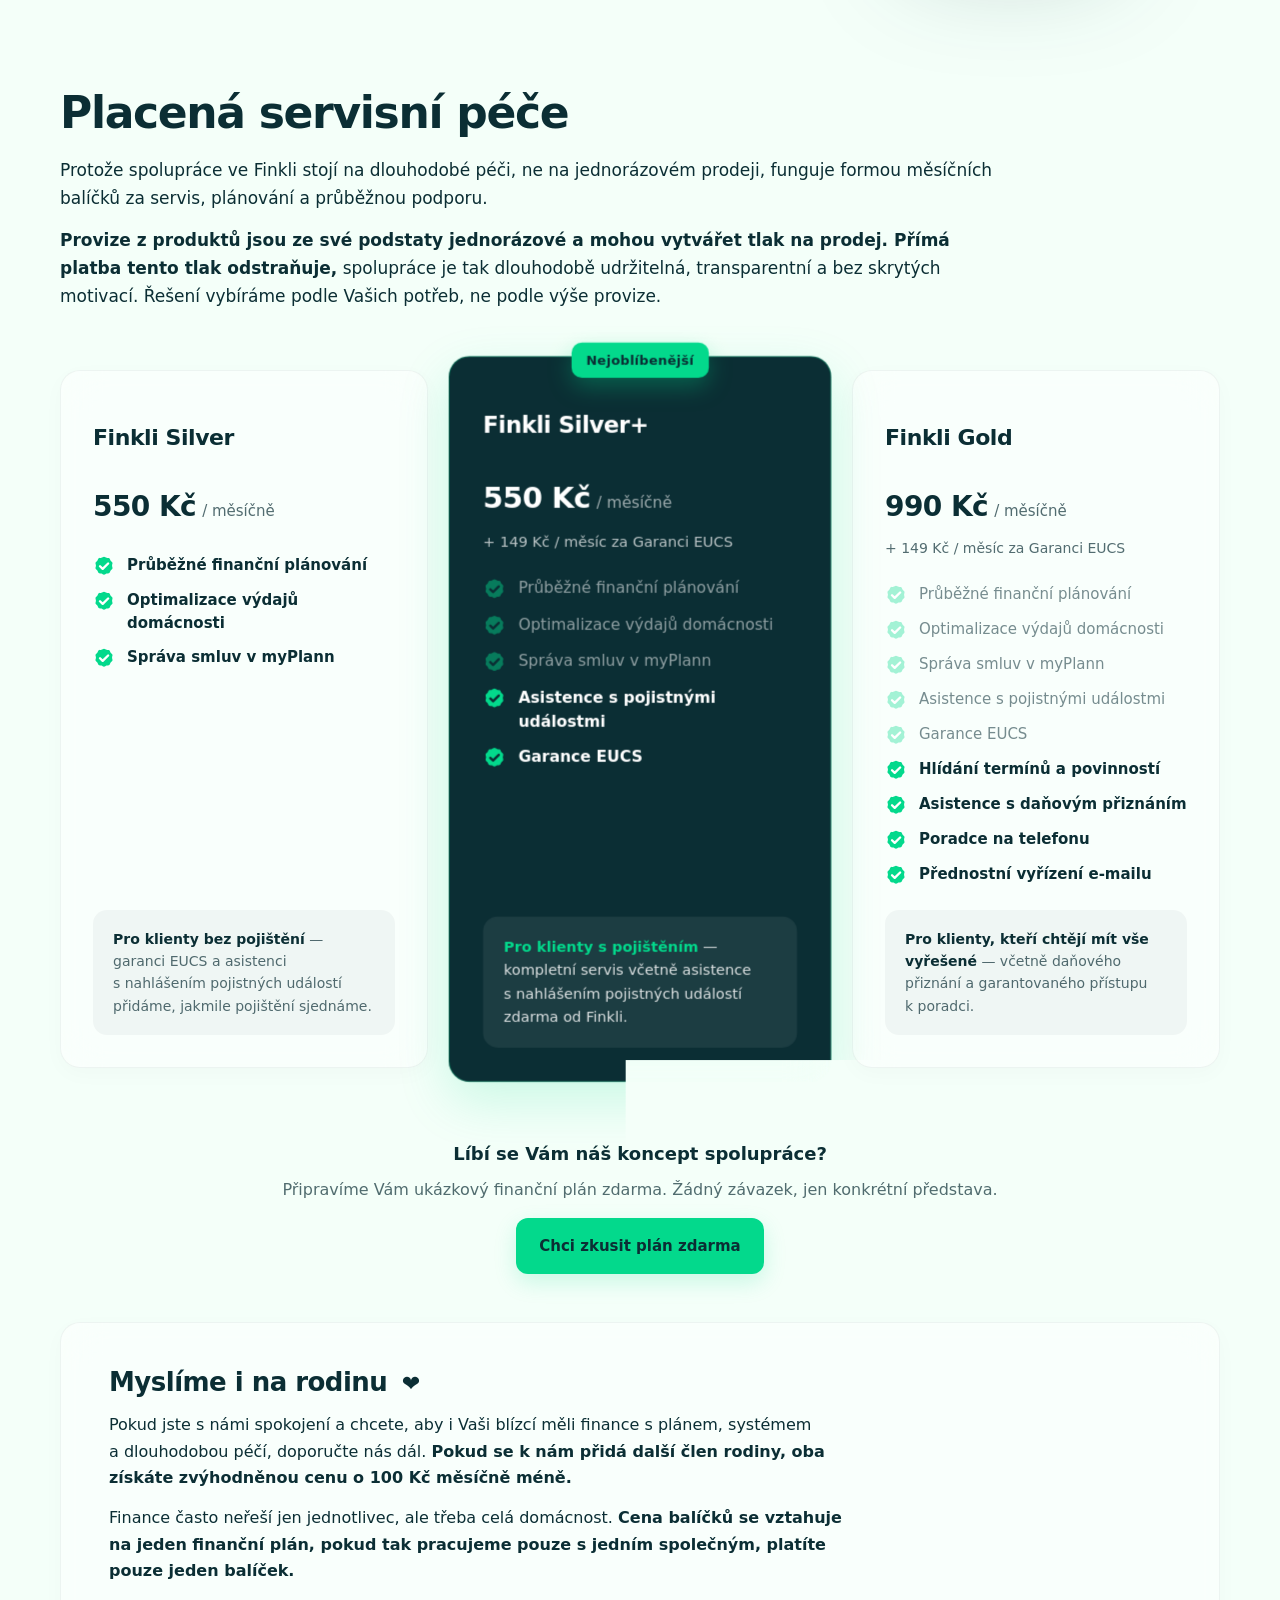
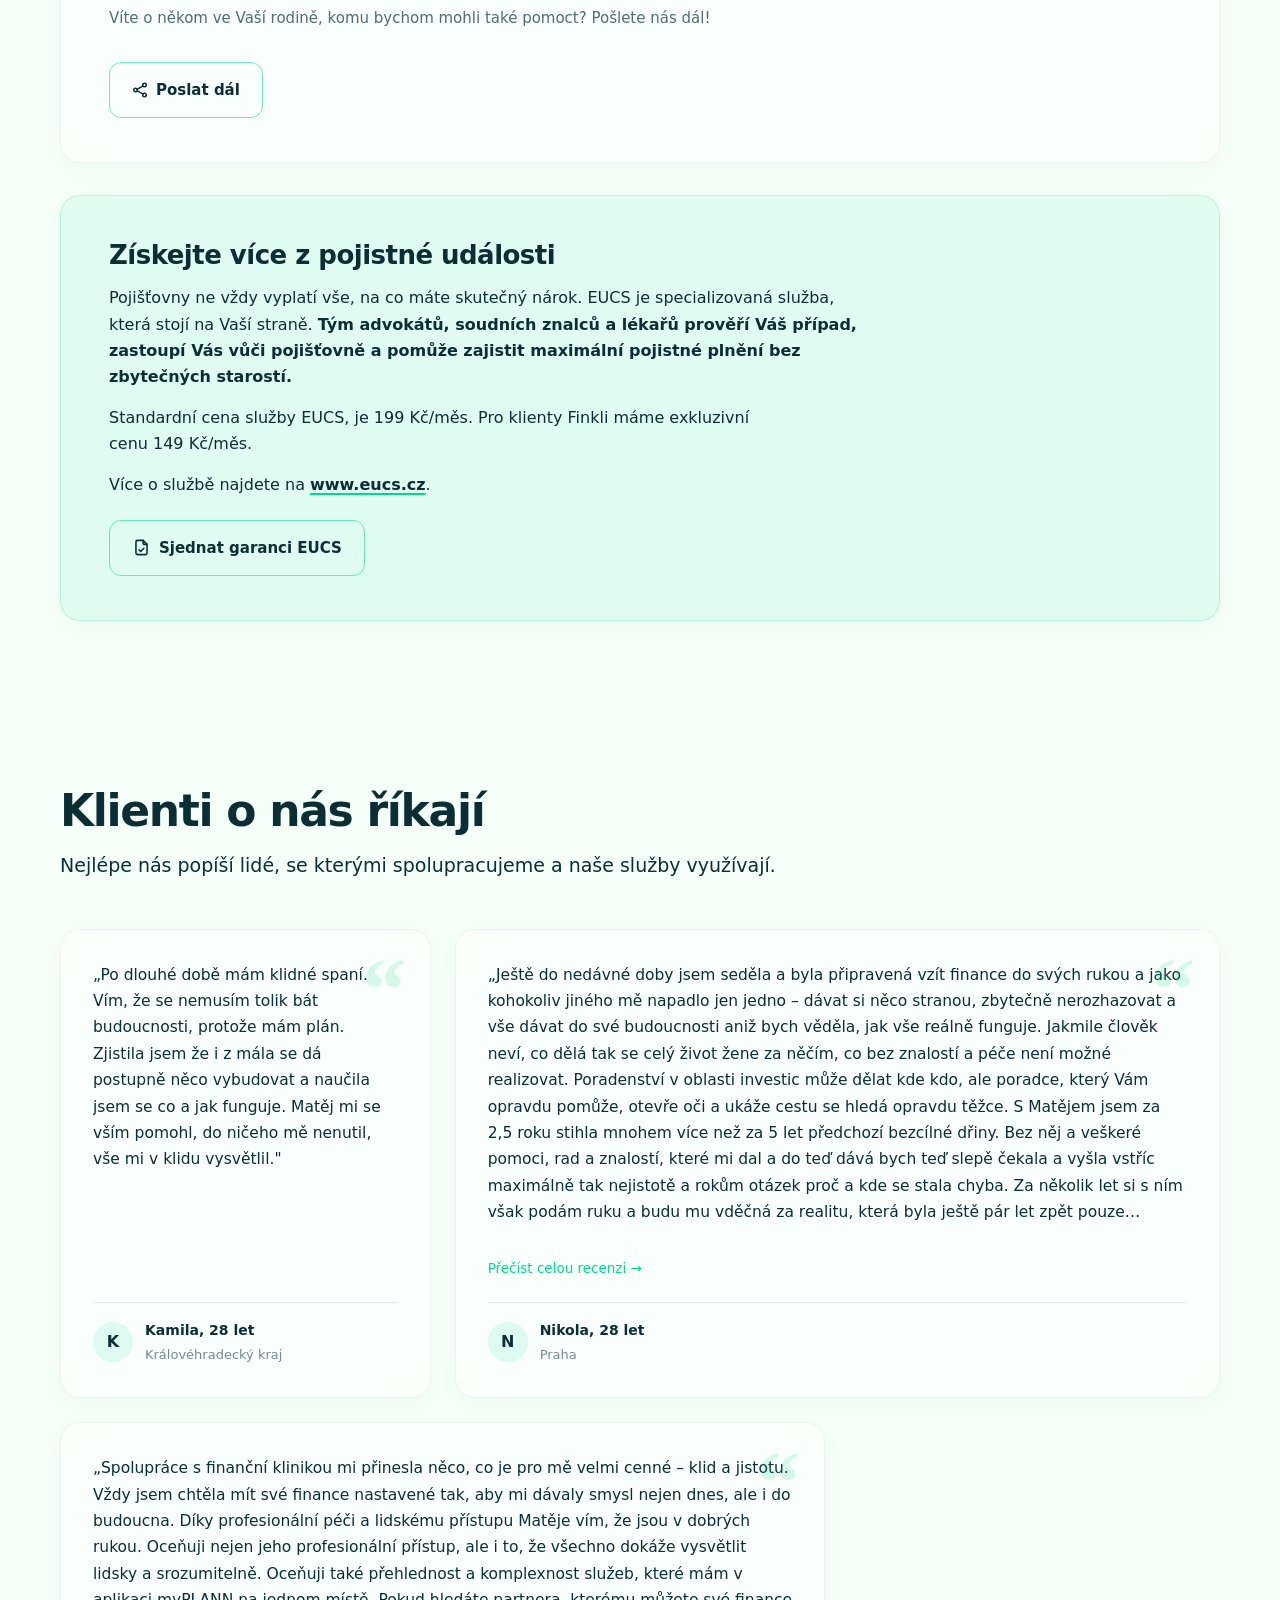
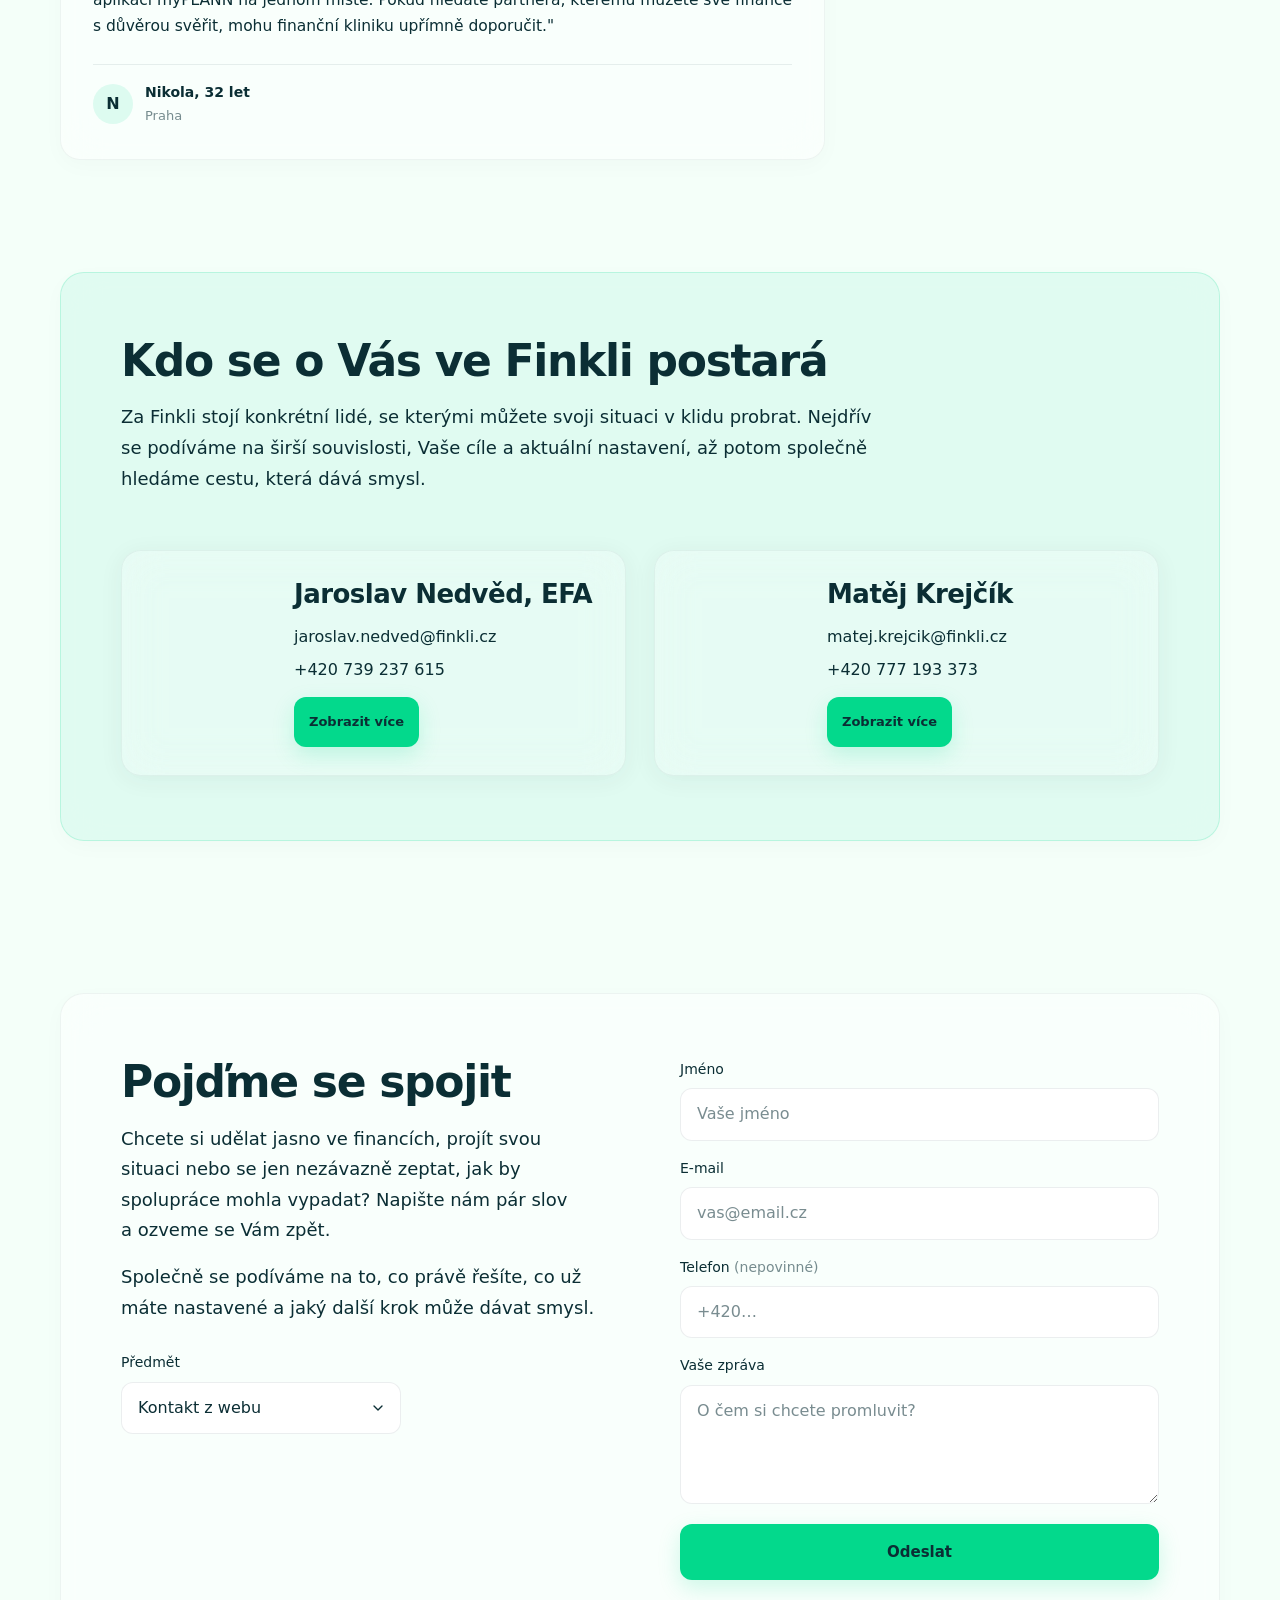
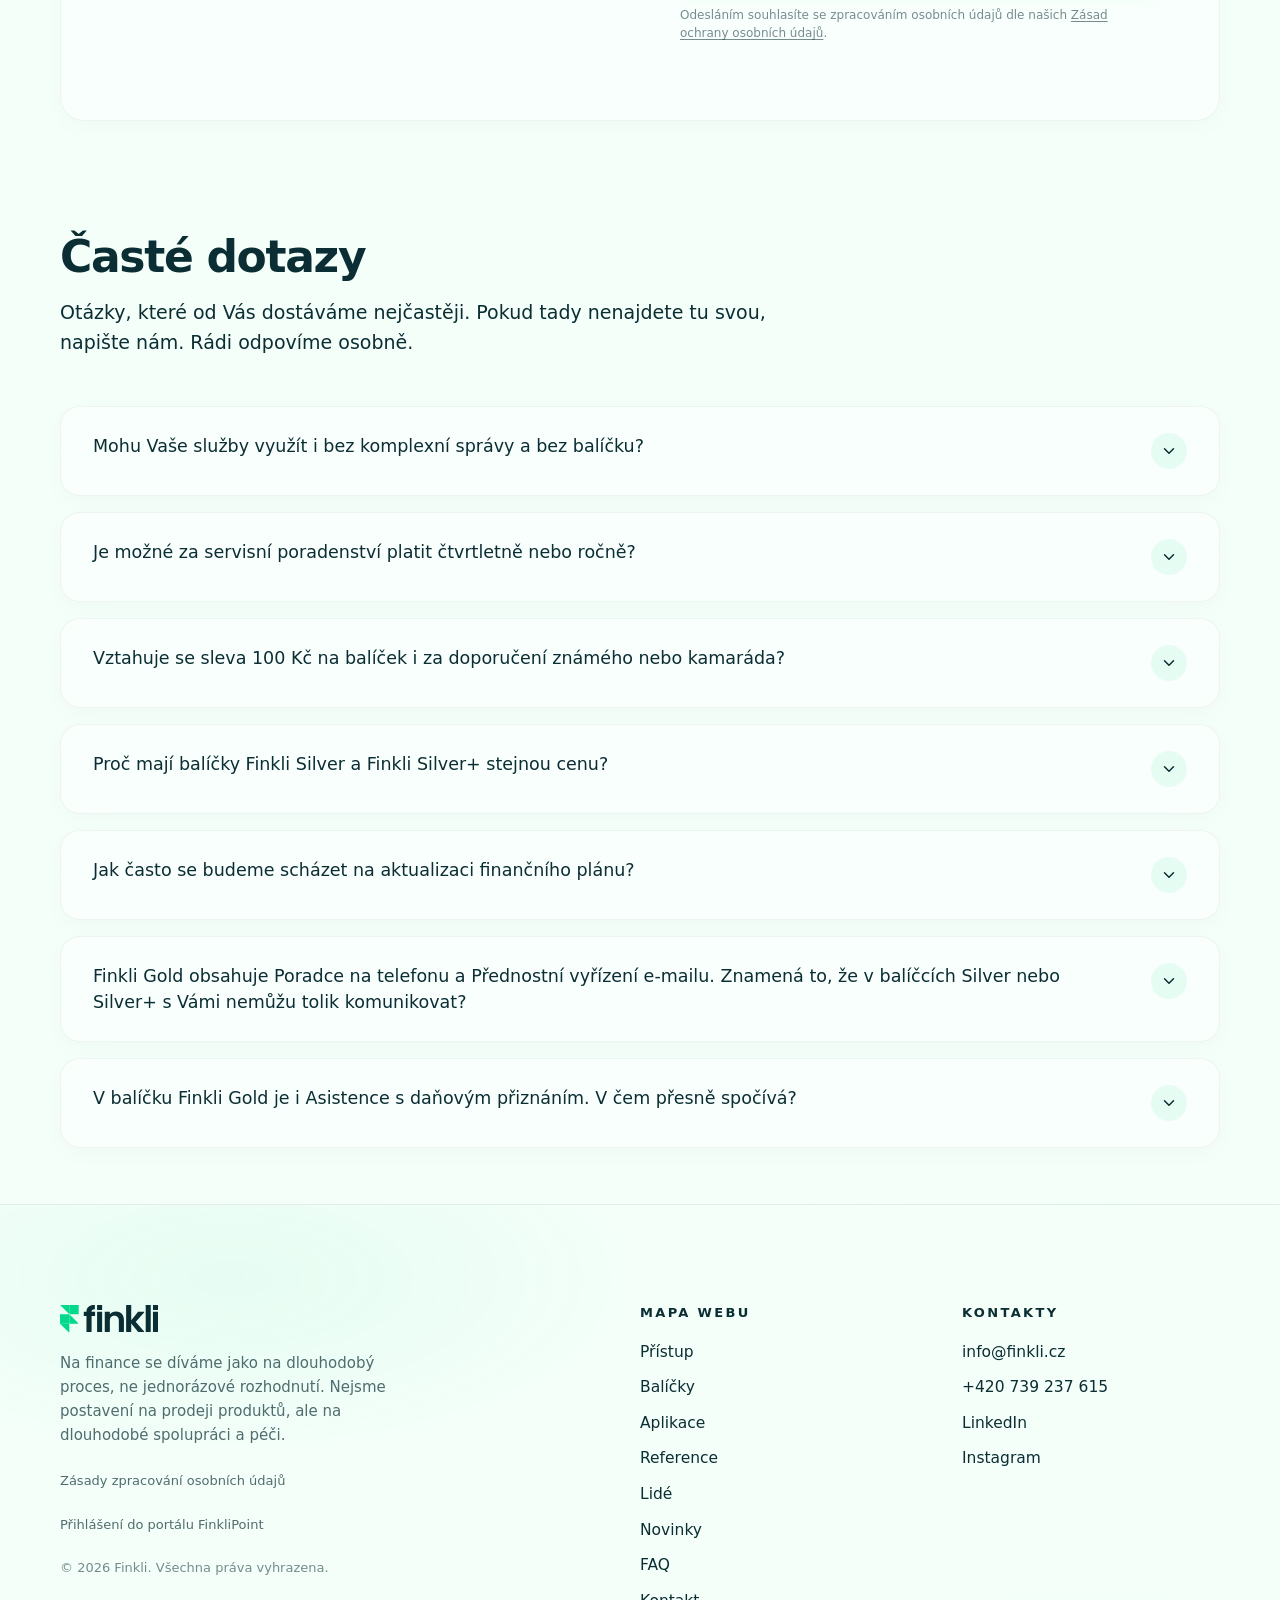
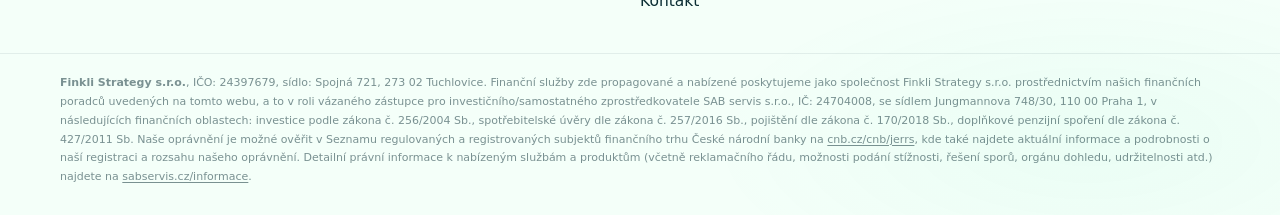
==== commit 19d16e30: "Add files via upload" ====
--- a/index.html
+++ b/index.html
@@ -230,7 +230,7 @@
           <article class="area-card">
             <span class="area-card__number" aria-hidden="true">01</span>
             <div class="area-card__icon">
-              <img src="assets/cile_icon.png" alt="" />
+              <img src="assets/cile_icon.png" alt="" loading="lazy">
             </div>
             <h3 class="area-card__title">Přání a&nbsp;cíle</h3>
             <div class="area-card__sub">Investice, Penze</div>
@@ -243,7 +243,7 @@
           <article class="area-card">
             <span class="area-card__number" aria-hidden="true">02</span>
             <div class="area-card__icon">
-              <img src="assets/pojisteni_icon.png" alt="" />
+              <img src="assets/pojisteni_icon.png" alt="" loading="lazy">
             </div>
             <h3 class="area-card__title">Ochrana</h3>
             <div class="area-card__sub">Pojištění</div>
@@ -256,7 +256,7 @@
           <article class="area-card">
             <span class="area-card__number" aria-hidden="true">03</span>
             <div class="area-card__icon">
-              <img src="assets/uvery_icon.png" alt="" />
+              <img src="assets/uvery_icon.png" alt="" loading="lazy">
             </div>
             <h3 class="area-card__title">Financování</h3>
             <div class="area-card__sub">Úvěry</div>
@@ -273,7 +273,7 @@
              rhythm (icon-scale on hover, no card scale). -->
         <aside class="areas-summary">
           <div class="areas-summary__icon-wrap">
-            <img src="assets/kompas.png" alt="" class="areas-summary__icon" />
+            <img src="assets/kompas.png" alt="" class="areas-summary__icon" loading="lazy">
           </div>
           <p class="areas-summary__text">
             Propojujeme tyto tři oblasti do jednoho celku, aby Vaše finance měly <strong class="areas-summary__highlight">směr, ochranu a&nbsp;sílu&nbsp;růst</strong>.
@@ -317,7 +317,7 @@
                  list version below (.cycle-steps) instead. -->
             <figure class="cycle-figure cycle-figure--hidden"
                     aria-label="Cyklus spolupráce s klientem — 5 kroků (Analýza, Plán, Výběr produktu, Realizace, Péče a servis) s návratem od péče zpět k analýze">
-              <img src="assets/kolecko-outline.svg" alt="" class="cycle-figure__svg" />
+              <img src="assets/kolecko-outline.svg" alt="" class="cycle-figure__svg" loading="lazy">
 
               <div class="cycle-figure__hotspots" aria-hidden="true">
                 <span class="cycle-hotspot" style="--x: 50.6%;  --y: 4.8%;"></span>  <!-- 1. Analýza -->
@@ -338,28 +338,28 @@
 
                 <article class="cycle-bento__cell">
                   <div class="cycle-bento__num">1</div>
-                  <img src="assets/analyza_icon.png" alt="" class="cycle-bento__icon" />
+                  <img src="assets/analyza_icon.png" alt="" class="cycle-bento__icon" loading="lazy">
                   <h4 class="cycle-bento__title">Analýza</h4>
                   <p class="cycle-bento__text">Podíváme se na Vaši finanční situaci jako celek, příjmy, výdaje, závazky, cíle. Bez analýzy nelze dobře plánovat.</p>
                 </article>
 
                 <article class="cycle-bento__cell">
                   <div class="cycle-bento__num">2</div>
-                  <img src="assets/plan_icon.png" alt="" class="cycle-bento__icon" />
+                  <img src="assets/plan_icon.png" alt="" class="cycle-bento__icon" loading="lazy">
                   <h4 class="cycle-bento__title">Plán</h4>
                   <p class="cycle-bento__text">Na základě analýzy vzniká mapa: co, proč a&nbsp;v&nbsp;jakém pořadí řešit. Finanční plán je základ všeho, co následuje.</p>
                 </article>
 
                 <article class="cycle-bento__cell">
                   <div class="cycle-bento__num">3</div>
-                  <img src="assets/nastaveni_icon.png" alt="" class="cycle-bento__icon" />
+                  <img src="assets/nastaveni_icon.png" alt="" class="cycle-bento__icon" loading="lazy">
                   <h4 class="cycle-bento__title">Výběr produktu</h4>
                   <p class="cycle-bento__text">Teprve teď přicházejí konkrétní produkty a&nbsp;nástroje. Vybíráme je jako důsledek plánu, nikdy ne jako výchozí bod.</p>
                 </article>
 
                 <article class="cycle-bento__cell">
                   <div class="cycle-bento__num">4</div>
-                  <img src="assets/realizace_icon.png" alt="" class="cycle-bento__icon" />
+                  <img src="assets/realizace_icon.png" alt="" class="cycle-bento__icon" loading="lazy">
                   <h4 class="cycle-bento__title">Realizace</h4>
                   <p class="cycle-bento__text">Vybraná řešení uvedeme do praxe. Postaráme se o&nbsp;veškeré sjednání a&nbsp;administrativu za&nbsp;Vás.</p>
                 </article>
@@ -370,7 +370,7 @@
                 <div class="cycle-bento__num">5</div>
                 <div class="cycle-bento__accent-header">
                   <h4 class="cycle-bento__title">Péče &amp;&nbsp;servis</h4>
-                  <img src="assets/pece_icon.png" alt="" class="cycle-bento__icon" />
+                  <img src="assets/pece_icon.png" alt="" class="cycle-bento__icon" loading="lazy">
                 </div>
                 <p class="cycle-bento__text">Pravidelně kontrolujeme vývoj Vaší situace a&nbsp;upravujeme plán podle reality. Váš plán žije a&nbsp;přináší výsledky v&nbsp;čase.</p>
                 <p class="cycle-bento__loop"><span class="cycle-bento__loop-icon" aria-hidden="true">↻</span> Cyklus se uzavírá péčí a&nbsp;vrací se zpět k&nbsp;analýze</p>
@@ -387,7 +387,7 @@
               <li class="cycle-steps__item">
                 <div class="cycle-steps__head">
                   <span class="cycle-steps__num">1</span>
-                  <img src="assets/analyza_icon.png" alt="" class="cycle-steps__icon" />
+                  <img src="assets/analyza_icon.png" alt="" class="cycle-steps__icon" loading="lazy">
                 </div>
                 <h4 class="cycle-steps__title">Analýza</h4>
                 <p class="cycle-steps__text">Podíváme se na Vaši finanční situaci jako celek — příjmy, výdaje, závazky, cíle. Bez analýzy nelze dobře plánovat.</p>
@@ -398,7 +398,7 @@
               <li class="cycle-steps__item">
                 <div class="cycle-steps__head">
                   <span class="cycle-steps__num">2</span>
-                  <img src="assets/plan_icon.png" alt="" class="cycle-steps__icon" />
+                  <img src="assets/plan_icon.png" alt="" class="cycle-steps__icon" loading="lazy">
                 </div>
                 <h4 class="cycle-steps__title">Plán</h4>
                 <p class="cycle-steps__text">Na základě analýzy vzniká mapa: co, proč a&nbsp;v&nbsp;jakém pořadí řešit. Finanční plán je základ všeho, co následuje.</p>
@@ -409,7 +409,7 @@
               <li class="cycle-steps__item">
                 <div class="cycle-steps__head">
                   <span class="cycle-steps__num">3</span>
-                  <img src="assets/nastaveni_icon.png" alt="" class="cycle-steps__icon" />
+                  <img src="assets/nastaveni_icon.png" alt="" class="cycle-steps__icon" loading="lazy">
                 </div>
                 <h4 class="cycle-steps__title">Výběr produktu</h4>
                 <p class="cycle-steps__text">Teprve teď přicházejí konkrétní produkty a&nbsp;nástroje. Vybíráme je jako důsledek plánu, nikdy ne jako výchozí bod.</p>
@@ -420,7 +420,7 @@
               <li class="cycle-steps__item">
                 <div class="cycle-steps__head">
                   <span class="cycle-steps__num">4</span>
-                  <img src="assets/realizace_icon.png" alt="" class="cycle-steps__icon" />
+                  <img src="assets/realizace_icon.png" alt="" class="cycle-steps__icon" loading="lazy">
                 </div>
                 <h4 class="cycle-steps__title">Realizace</h4>
                 <p class="cycle-steps__text">Vybraná řešení uvedeme do praxe. Postaráme se o&nbsp;veškeré sjednání a&nbsp;administrativu za&nbsp;Vás.</p>
@@ -431,7 +431,7 @@
               <li class="cycle-steps__item cycle-steps__item--accent">
                 <div class="cycle-steps__head">
                   <span class="cycle-steps__num">5</span>
-                  <img src="assets/pece_icon.png" alt="" class="cycle-steps__icon" />
+                  <img src="assets/pece_icon.png" alt="" class="cycle-steps__icon" loading="lazy">
                 </div>
                 <h4 class="cycle-steps__title">Péče &amp;&nbsp;servis</h4>
                 <p class="cycle-steps__text">Pravidelně kontrolujeme vývoj Vaší situace a&nbsp;upravujeme plán podle reality. Váš plán žije a&nbsp;přináší výsledky v&nbsp;čase.</p>
@@ -607,10 +607,10 @@
              — .myplann__phone:   phone screenshots, crossfade slider (3 screens, 1 visible at a time) -->
         <div class="myplann__visual" aria-hidden="true">
           <span class="myplann__disc"></span>
-          <img src="assets/finkli_baloon_icon.png" alt="" class="myplann__badge" />
-          <img src="assets/platformy-cestovni-pojisteni-27122025.webp"  alt="" class="myplann__phone is-active" />
-          <img src="assets/myplann-produkt-detail-01-09122025.webp"  alt="" class="myplann__phone" />
-          <img src="assets/myplann-produkt-detail-04-09122025.webp"  alt="" class="myplann__phone" />
+          <img src="assets/finkli_baloon_icon.png" alt="" class="myplann__badge" loading="lazy">
+          <img src="assets/platformy-cestovni-pojisteni-27122025.webp"  alt="" class="myplann__phone is-active">
+          <img src="assets/myplann-produkt-detail-01-09122025.webp"  alt="" class="myplann__phone">
+          <img src="assets/myplann-produkt-detail-04-09122025.webp"  alt="" class="myplann__phone">
         </div>
 
       </div>
@@ -643,7 +643,7 @@
           <header class="package-card__head">
             <div class="package-card__title-row">
               <h3 class="package-card__name">Finkli Silver</h3>
-              <img src="assets/finkli_silver_icon.png" alt="" class="package-card__brick" />
+              <img src="assets/finkli_silver_icon.png" alt="" class="package-card__brick" loading="lazy">
             </div>
             <div class="package-card__price">
               <span class="package-card__amount">550&nbsp;Kč</span>
@@ -693,7 +693,7 @@
           <header class="package-card__head">
             <div class="package-card__title-row">
               <h3 class="package-card__name">Finkli Silver+</h3>
-              <img src="assets/finkli_silver+_icon.png" alt="" class="package-card__brick" />
+              <img src="assets/finkli_silver+_icon.png" alt="" class="package-card__brick" loading="lazy">
             </div>
             <div class="package-card__price">
               <span class="package-card__amount">550&nbsp;Kč</span>
@@ -760,7 +760,7 @@
           <header class="package-card__head">
             <div class="package-card__title-row">
               <h3 class="package-card__name">Finkli Gold</h3>
-              <img src="assets/finkli_gold_icon.png" alt="" class="package-card__brick" />
+              <img src="assets/finkli_gold_icon.png" alt="" class="package-card__brick" loading="lazy">
             </div>
             <div class="package-card__price">
               <span class="package-card__amount">990&nbsp;Kč</span>
@@ -930,7 +930,7 @@
             </div>
           </div>
         </div>
-        <img src="assets/rodina.png" alt="" class="family-note__icon" />
+        <img src="assets/rodina.png" alt="" class="family-note__icon" loading="lazy">
       </aside>
 
       <!-- EUCS note — explainer for the "Garance EUCS" line in Silver+ / Gold.
@@ -958,7 +958,7 @@
             Sjednat garanci EUCS
           </a>
         </div>
-        <img src="assets/eucs_icon2.png" alt="" class="eucs-note__icon" />
+        <img src="assets/eucs_icon2.png" alt="" class="eucs-note__icon" loading="lazy">
       </aside>
 
     </div>
@@ -1070,7 +1070,7 @@
             data-photo="assets/finkli_profilovka_jarda.jpg"
             data-bio="Lorem ipsum dolor sit amet, consectetur adipiscing elit. Sed do eiusmod tempor incididunt ut labore et dolore magna aliqua. Ut enim ad minim veniam, quis nostrud exercitation ullamco laboris nisi ut aliquip ex ea commodo consequat. Duis aute irure dolor in reprehenderit in voluptate velit esse cillum dolore eu fugiat nulla pariatur."
             data-licenses="Poskytování investičních služeb týkajících se všech investičních nástrojů uvedených v § 3 odst. 1 zákona|Distribuce doplňkového penzijního spoření podle zákona č. 427/2011 Sb., o doplňkovém penzijním spoření|§ 57 odst. 1 písm. a) distribuce životního pojištění a § 57 odst. 1 písm. e) distribuce pojištění velkých pojistných rizik|§ 60 odst. 4 písm. a) poskytování nebo zprostředkování spotřebitelského úvěru jiného než na bydlení a § 60 odst. 4 písm. c) poskytování nebo zprostředkování spotřebitelského úvěru na bydlení">
-            <img src="assets/finkli_profilovka_jarda.jpg" alt="Jaroslav Nedvěd — partner ve Finkli" class="contact-person__photo" />
+            <img src="assets/finkli_profilovka_jarda.jpg" alt="Jaroslav Nedvěd — partner ve Finkli" class="contact-person__photo" loading="lazy">
             <div class="contact-person__info">
               <h3 class="h3 contact-person__name">Jaroslav Nedvěd, EFA</h3>
               <ul class="contact-person__links">
@@ -1099,7 +1099,7 @@
             data-photo="assets/finkli_profilovka_matej.jpg"
             data-bio="Lorem ipsum dolor sit amet, consectetur adipiscing elit. Sed do eiusmod tempor incididunt ut labore et dolore magna aliqua. Ut enim ad minim veniam, quis nostrud exercitation ullamco laboris nisi ut aliquip ex ea commodo consequat. Duis aute irure dolor in reprehenderit in voluptate velit esse cillum dolore eu fugiat nulla pariatur."
             data-licenses="Poskytování investičních služeb týkajících se pouze investičních nástrojů uvedených v § 29 odst. 3 zákona|Distribuce doplňkového penzijního spoření podle zákona č. 427/2011 Sb., o doplňkovém penzijním spoření|§ 57 odst. 1 písm. a) distribuce životního pojištění a § 57 odst. 1 písm. e) distribuce pojištění velkých pojistných rizik|§ 60 odst. 4 písm. a) poskytování nebo zprostředkování spotřebitelského úvěru jiného než na bydlení a § 60 odst. 4 písm. c) poskytování nebo zprostředkování spotřebitelského úvěru na bydlení">
-            <img src="assets/finkli_profilovka_matej.jpg" alt="Matěj Krejčík — partner ve Finkli" class="contact-person__photo" />
+            <img src="assets/finkli_profilovka_matej.jpg" alt="Matěj Krejčík — partner ve Finkli" class="contact-person__photo" loading="lazy">
             <div class="contact-person__info">
               <h3 class="h3 contact-person__name">Matěj Krejčík</h3>
               <ul class="contact-person__links">
@@ -1242,7 +1242,7 @@
               </select>
             </label>
 
-            <img src="assets/handshake.png" alt="" class="contact-form-card__handshake" aria-hidden="true" />
+            <img src="assets/handshake.png" alt="" class="contact-form-card__handshake" aria-hidden="true" loading="lazy">
           </header>
 
           <form class="contact-form" id="contact-form" novalidate>
--- a/styles.css
+++ b/styles.css
@@ -2957,9 +2957,9 @@
   .package-card__brick { height: 68px; }
 }
 
-/* Tiny coordinated movement on card hover — the brick "tilts forward" */
+/* Coordinated scale on card hover — shodný pattern s area-card__icon */
 .package-card:hover .package-card__brick {
-  transform: scale(1.06) rotate(-2deg);
+  transform: scale(1.06) rotate(-3deg);
 }
 
 @media (prefers-reduced-motion: reduce) {
@@ -3215,11 +3215,11 @@
   font-size: 0.85em;
   line-height: 1;
   display: inline-block;
-  transition: transform var(--hover-duration) var(--ease);
+  transition: transform 0.38s cubic-bezier(0.4, 0, 0.4, 1);
 }
 
 .family-note:hover .family-note__heart {
-  transform: scale(1.15);
+  transform: scale(1.06);
 }
 
 @media (prefers-reduced-motion: reduce) {
@@ -3252,11 +3252,12 @@
   height: auto;
   display: block;
   align-self: flex-start;
+  will-change: transform;
   transition: transform var(--hover-duration) var(--ease);
 }
 
 .family-note:hover .family-note__icon {
-  transform: scale(1.04);
+  transform: scale(1.06);
 }
 
 @media (max-width: 559px) {
@@ -3380,11 +3381,12 @@
   display: block;
   align-self: flex-start;
   filter: drop-shadow(0 12px 24px rgba(3, 217, 140, 0.20));
+  will-change: transform;
   transition: transform var(--hover-duration) var(--ease);
 }
 
 .eucs-note:hover .eucs-note__icon {
-  transform: scale(1.05);
+  transform: scale(1.06);
 }
 
 @media (max-width: 559px) {
@@ -4150,8 +4152,8 @@
   width: 200px;
   height: auto;
   object-fit: contain;
+  will-change: transform;
   transition: transform var(--hover-duration) var(--ease);
-  transform-origin: center bottom;
 }
 
 .contact-form-card:hover .contact-form-card__handshake {
@@ -5975,3 +5977,77 @@
   .share-tray__item:hover { transform: none; }
 }
 
+/* ==========================================================================
+   Section reveal — fade + rise on scroll
+   ========================================================================== */
+.section.will-animate {
+  opacity: 0;
+  transform: translateY(22px);
+  transition: opacity 0.7s var(--ease), transform 0.7s var(--ease);
+}
+.section.will-animate.is-revealed {
+  opacity: 1;
+  transform: translateY(0);
+}
+@media (prefers-reduced-motion: reduce) {
+  .section.will-animate {
+    opacity: 1;
+    transform: none;
+    transition: none;
+  }
+}
+
+
+/* ==========================================================================
+   Scroll-to-top tlačítko
+   ========================================================================== */
+.scroll-to-top {
+  position: fixed;
+  bottom: 28px;
+  left: 24px;
+  z-index: 890;
+  width: 44px;
+  height: 44px;
+  border-radius: 14px;
+  background: rgba(255, 255, 255, 0.72);
+  backdrop-filter: blur(20px) saturate(140%);
+  -webkit-backdrop-filter: blur(20px) saturate(140%);
+  border: 1px solid var(--border-soft);
+  box-shadow: 0 4px 18px rgba(11, 46, 52, 0.08);
+  display: flex;
+  align-items: center;
+  justify-content: center;
+  cursor: pointer;
+  color: var(--brand-dark);
+  opacity: 0;
+  transform: translateY(12px) scale(0.94);
+  pointer-events: none;
+  transition:
+    opacity 0.32s var(--ease),
+    transform 0.32s var(--ease),
+    background 0.2s var(--ease);
+}
+.scroll-to-top.is-visible {
+  opacity: 1;
+  transform: translateY(0) scale(1);
+  pointer-events: auto;
+}
+.scroll-to-top:hover {
+  background: rgba(255, 255, 255, 0.95);
+  transform: scale(var(--hover-scale));
+}
+
+/* ==========================================================================
+   Lazy image fade-in
+   ========================================================================== */
+img[loading="lazy"] {
+  opacity: 0;
+  transition: opacity 0.45s ease, transform var(--hover-duration) var(--ease);
+}
+img[loading="lazy"].is-loaded {
+  opacity: 1;
+}
+@media (prefers-reduced-motion: reduce) {
+  img[loading="lazy"] { opacity: 1; transition: none; }
+}
+
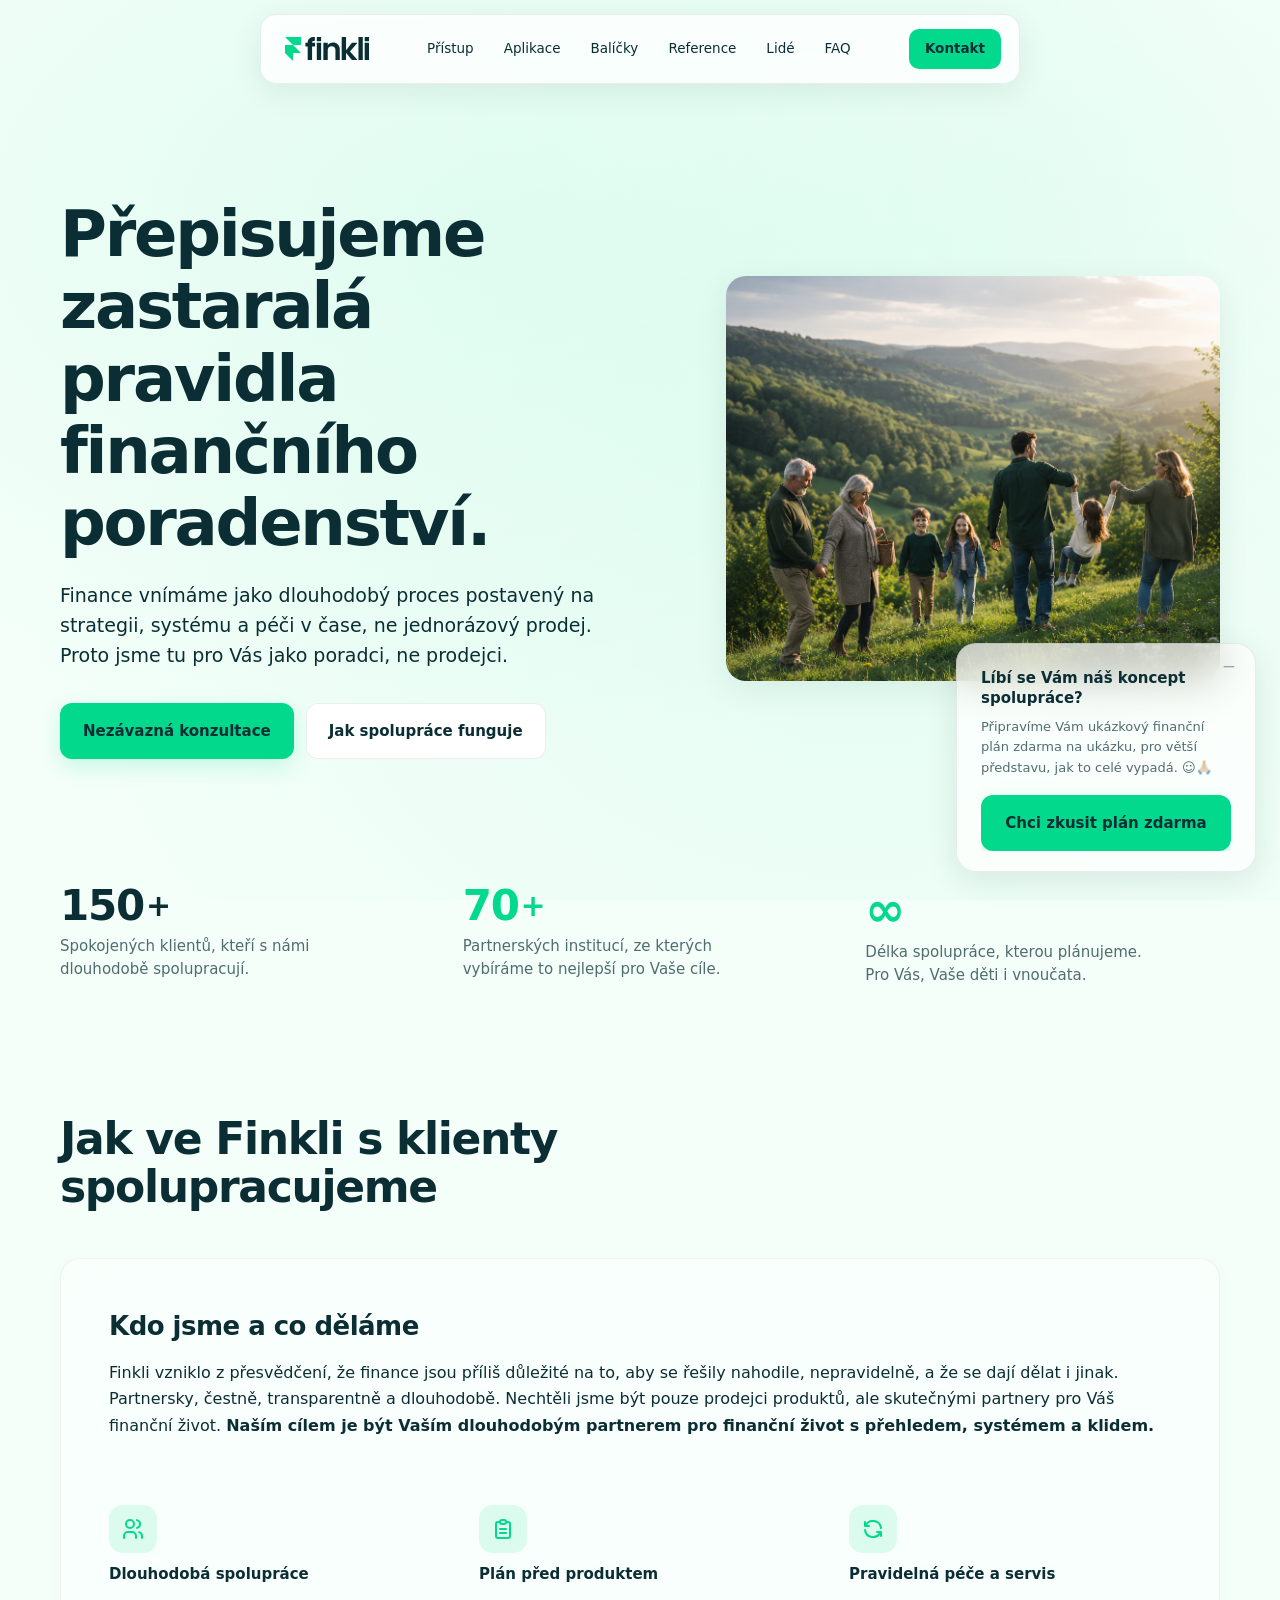
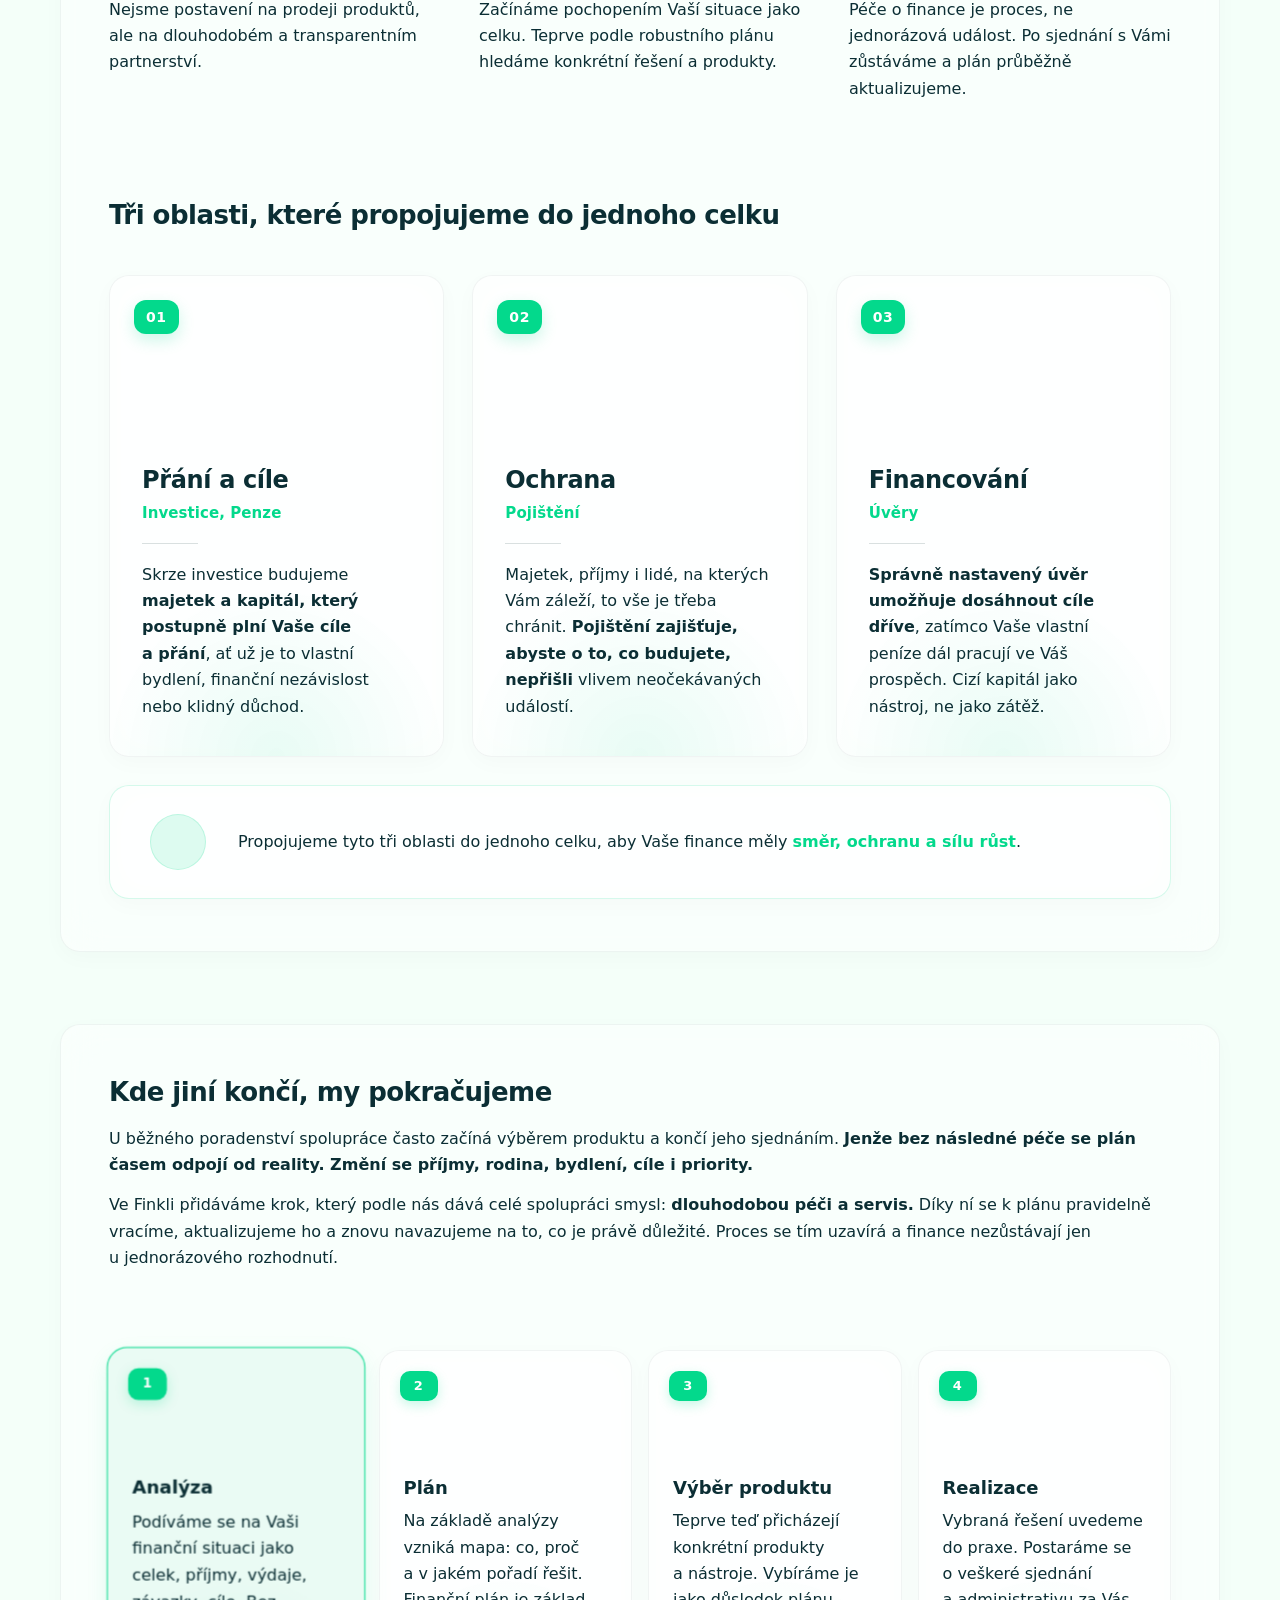
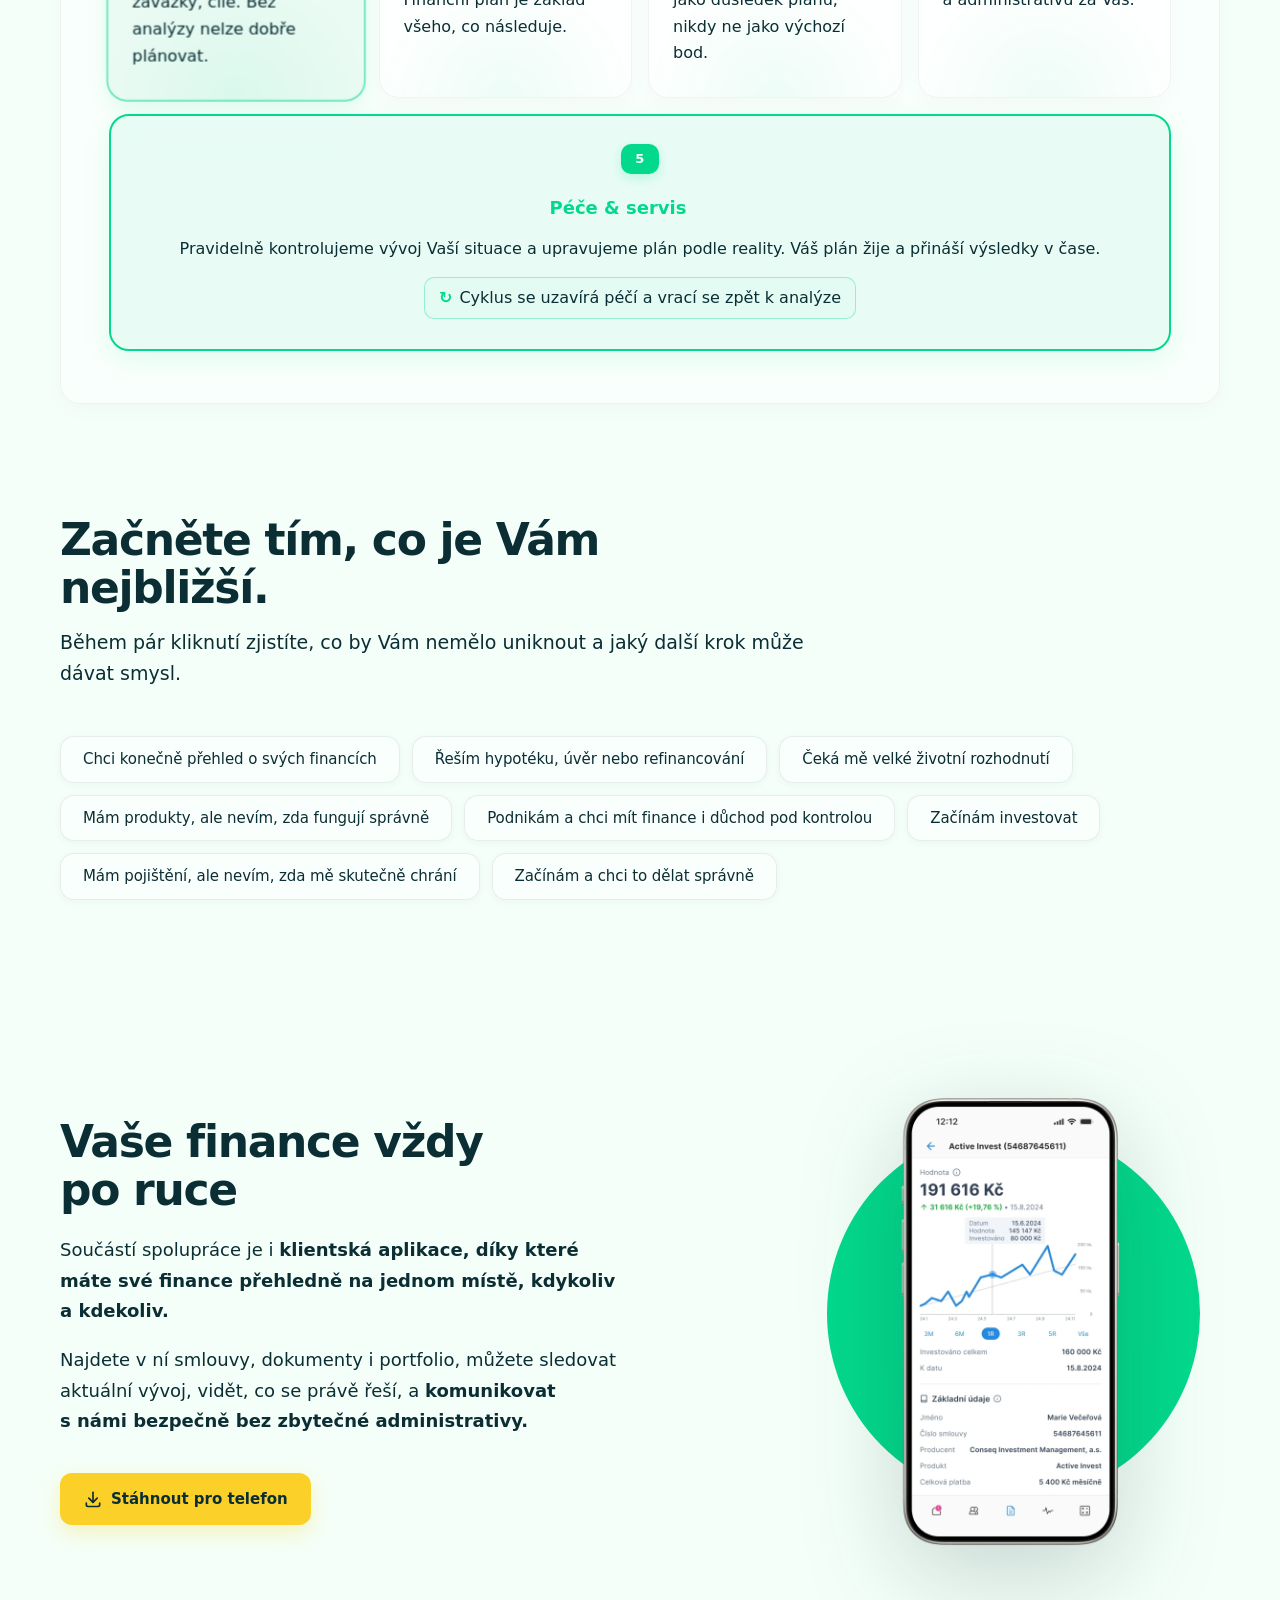
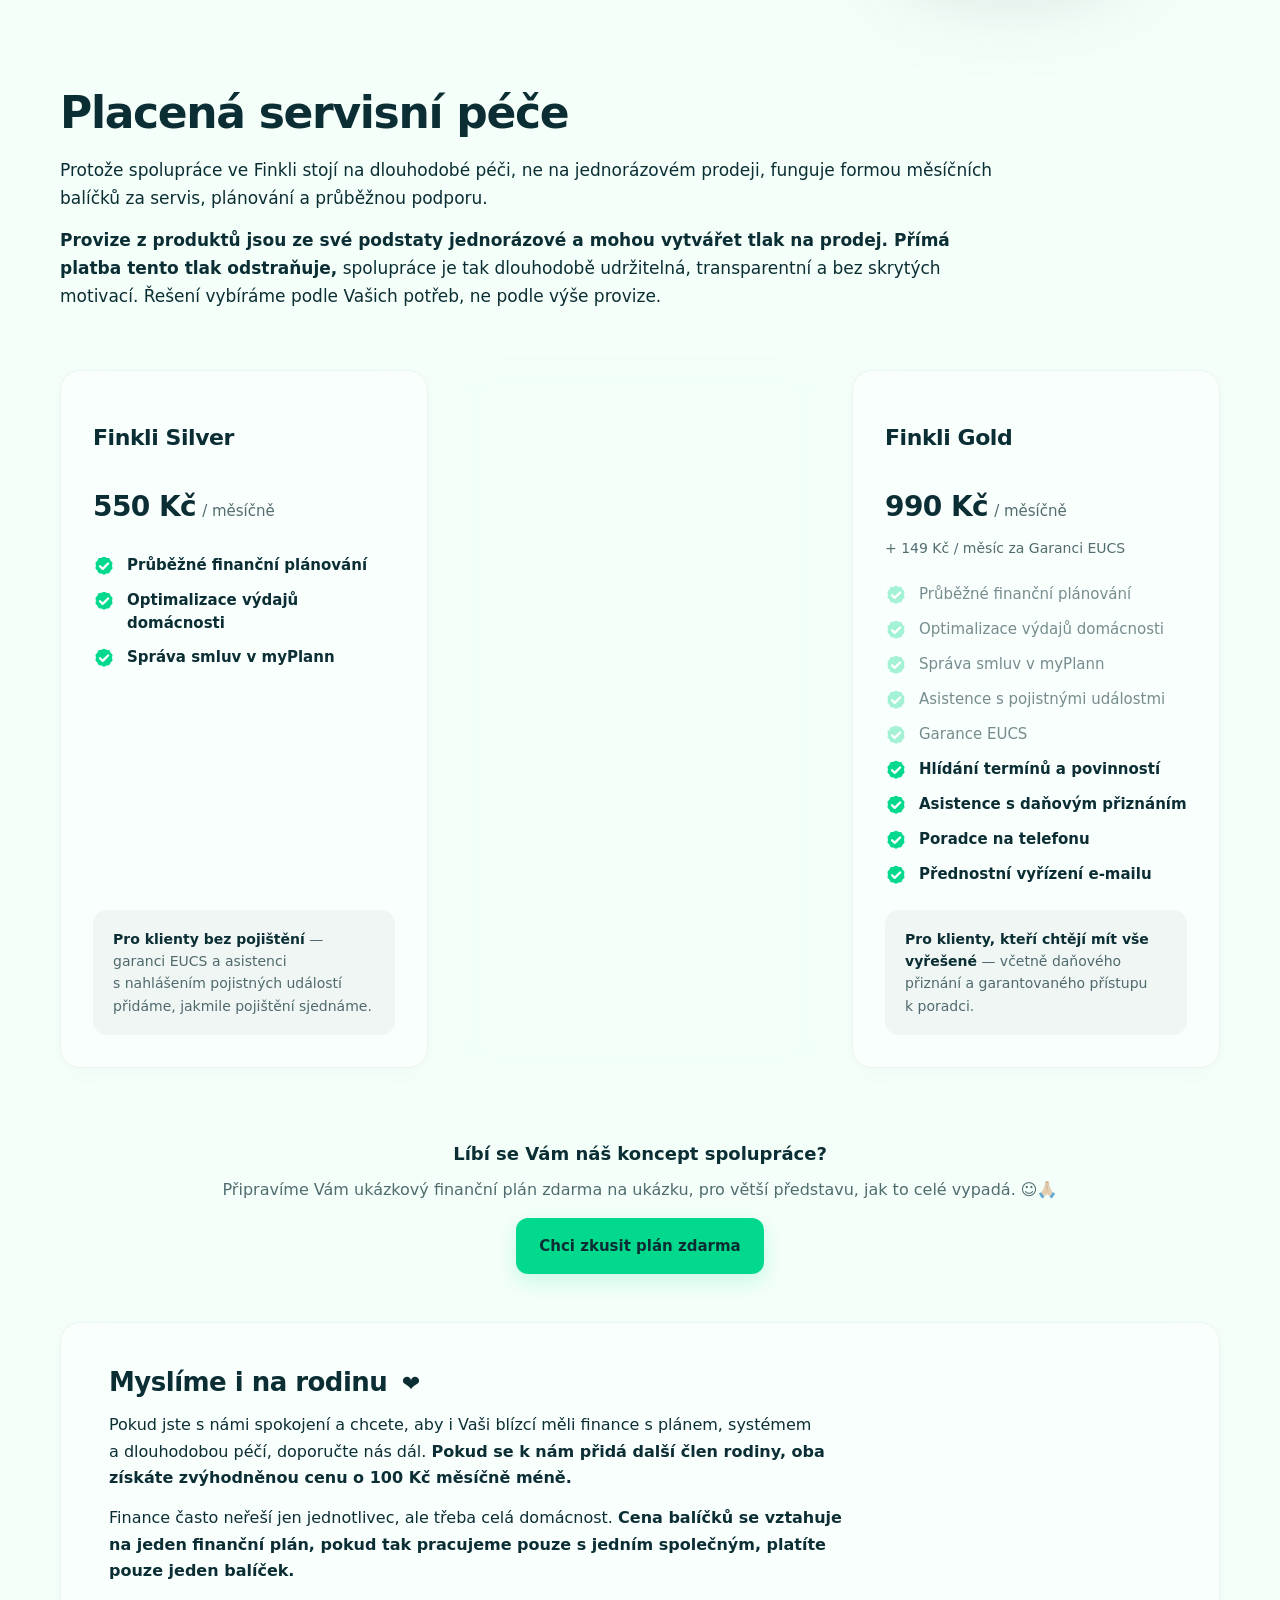
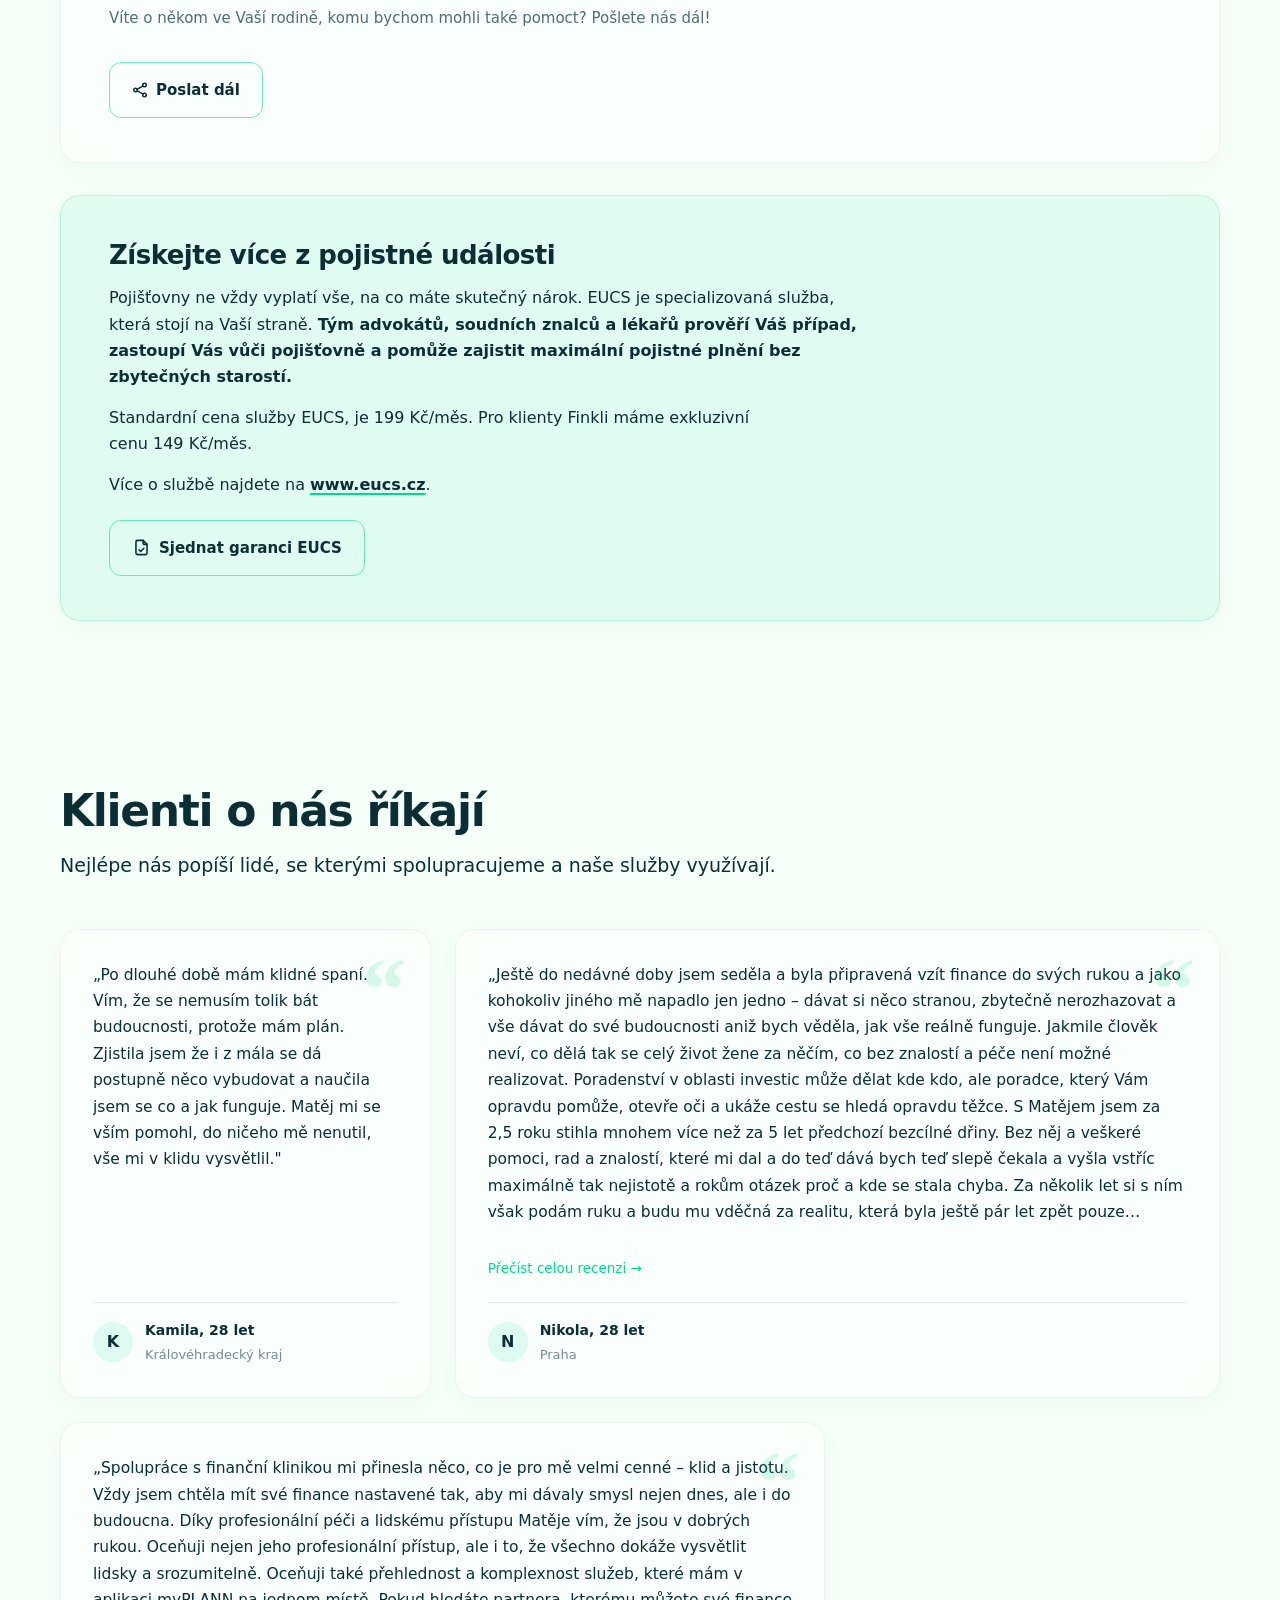
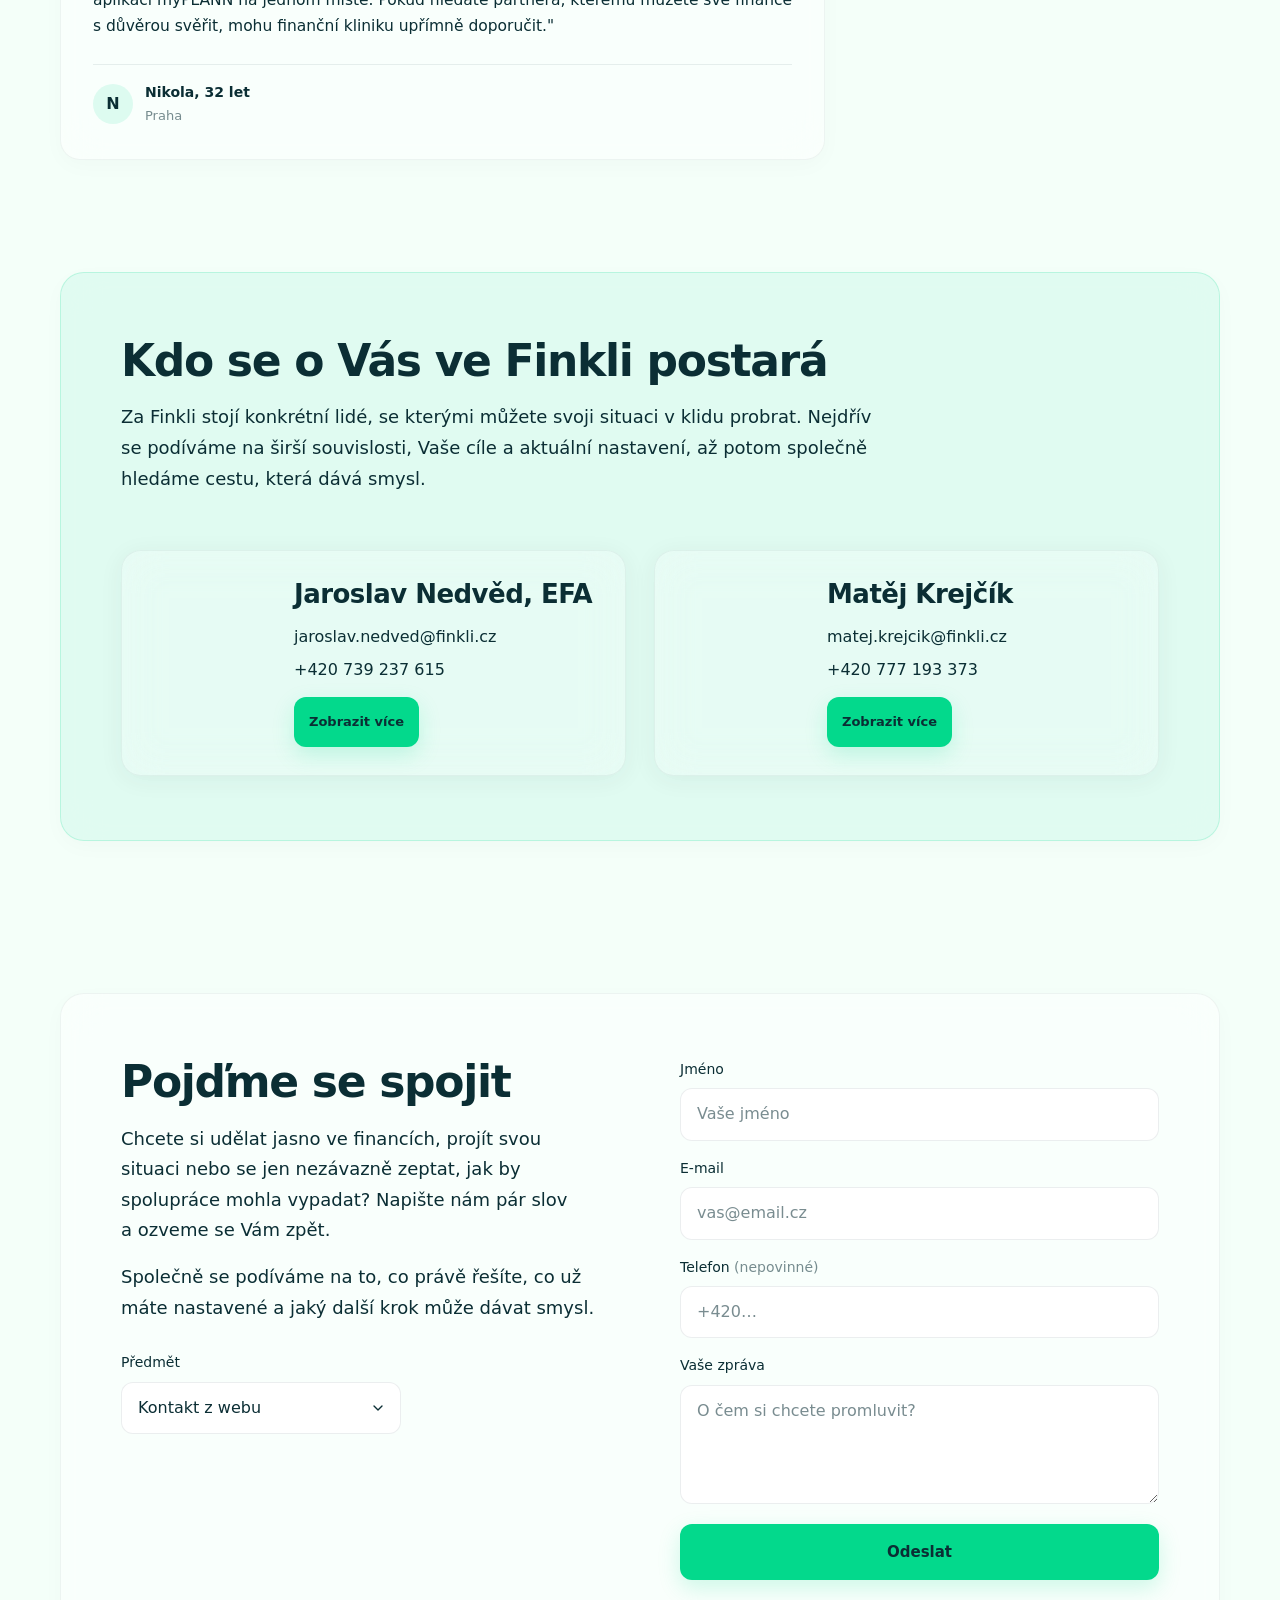
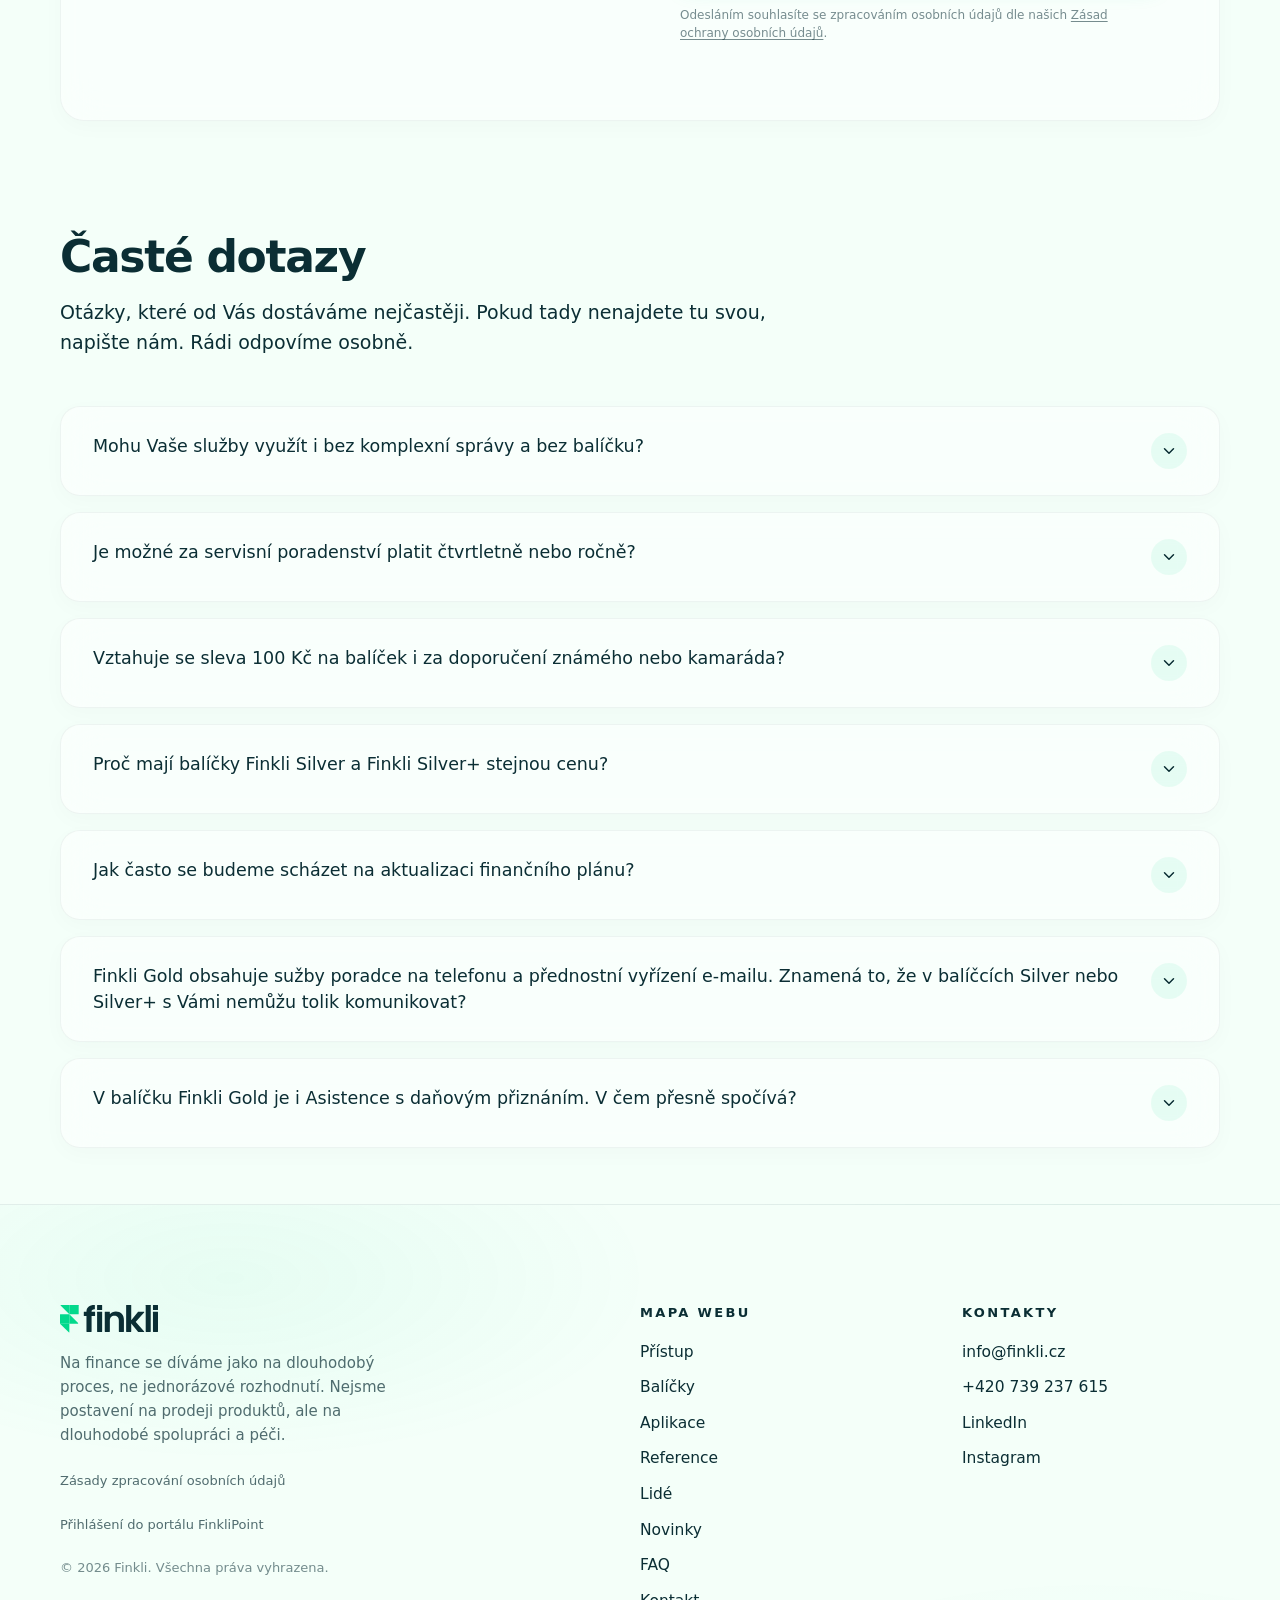
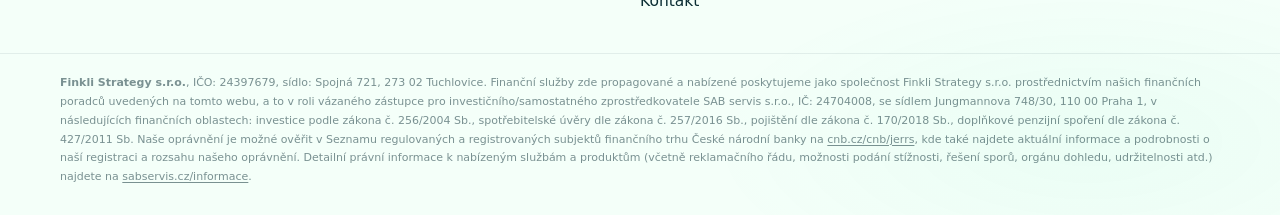
==== commit 1f338e0f: "Add files via upload" ====
--- a/index.html
+++ b/index.html
@@ -862,7 +862,7 @@
 
       <div class="packages-cta">
         <p class="packages-cta__label">Líbí se Vám náš koncept spolupráce?</p>
-        <p class="packages-cta__sub">Připravíme Vám ukázkový finanční plán zdarma. Žádný závazek, jen konkrétní představa.</p>
+        <p class="packages-cta__sub">Připravíme Vám ukázkový finanční plán zdarma na ukázku, pro větší představu, jak to celé vypadá. ☺️🙏🏼</p>
         <a href="#kontakt-form" class="btn btn--primary">Chci zkusit plán zdarma</a>
       </div>
 
@@ -1435,7 +1435,7 @@
 
         <details class="faq-item">
           <summary class="faq-item__summary">
-            <span class="faq-item__question">Finkli Gold obsahuje Poradce na&nbsp;telefonu a&nbsp;Přednostní vyřízení e-mailu. Znamená to, že&nbsp;v&nbsp;balíčcích Silver nebo Silver+ s&nbsp;Vámi nemůžu tolik komunikovat?</span>
+            <span class="faq-item__question">Finkli Gold obsahuje sužby poradce na&nbsp;telefonu a&nbsp;přednostní vyřízení e-mailu. Znamená to, že&nbsp;v&nbsp;balíčcích Silver nebo Silver+ s&nbsp;Vámi nemůžu tolik komunikovat?</span>
             <span class="faq-item__icon" aria-hidden="true">
               <svg viewBox="0 0 24 24" fill="none" xmlns="http://www.w3.org/2000/svg">
                 <path d="M6 9l6 6 6-6" stroke="currentColor" stroke-width="2" stroke-linecap="round" stroke-linejoin="round"/>
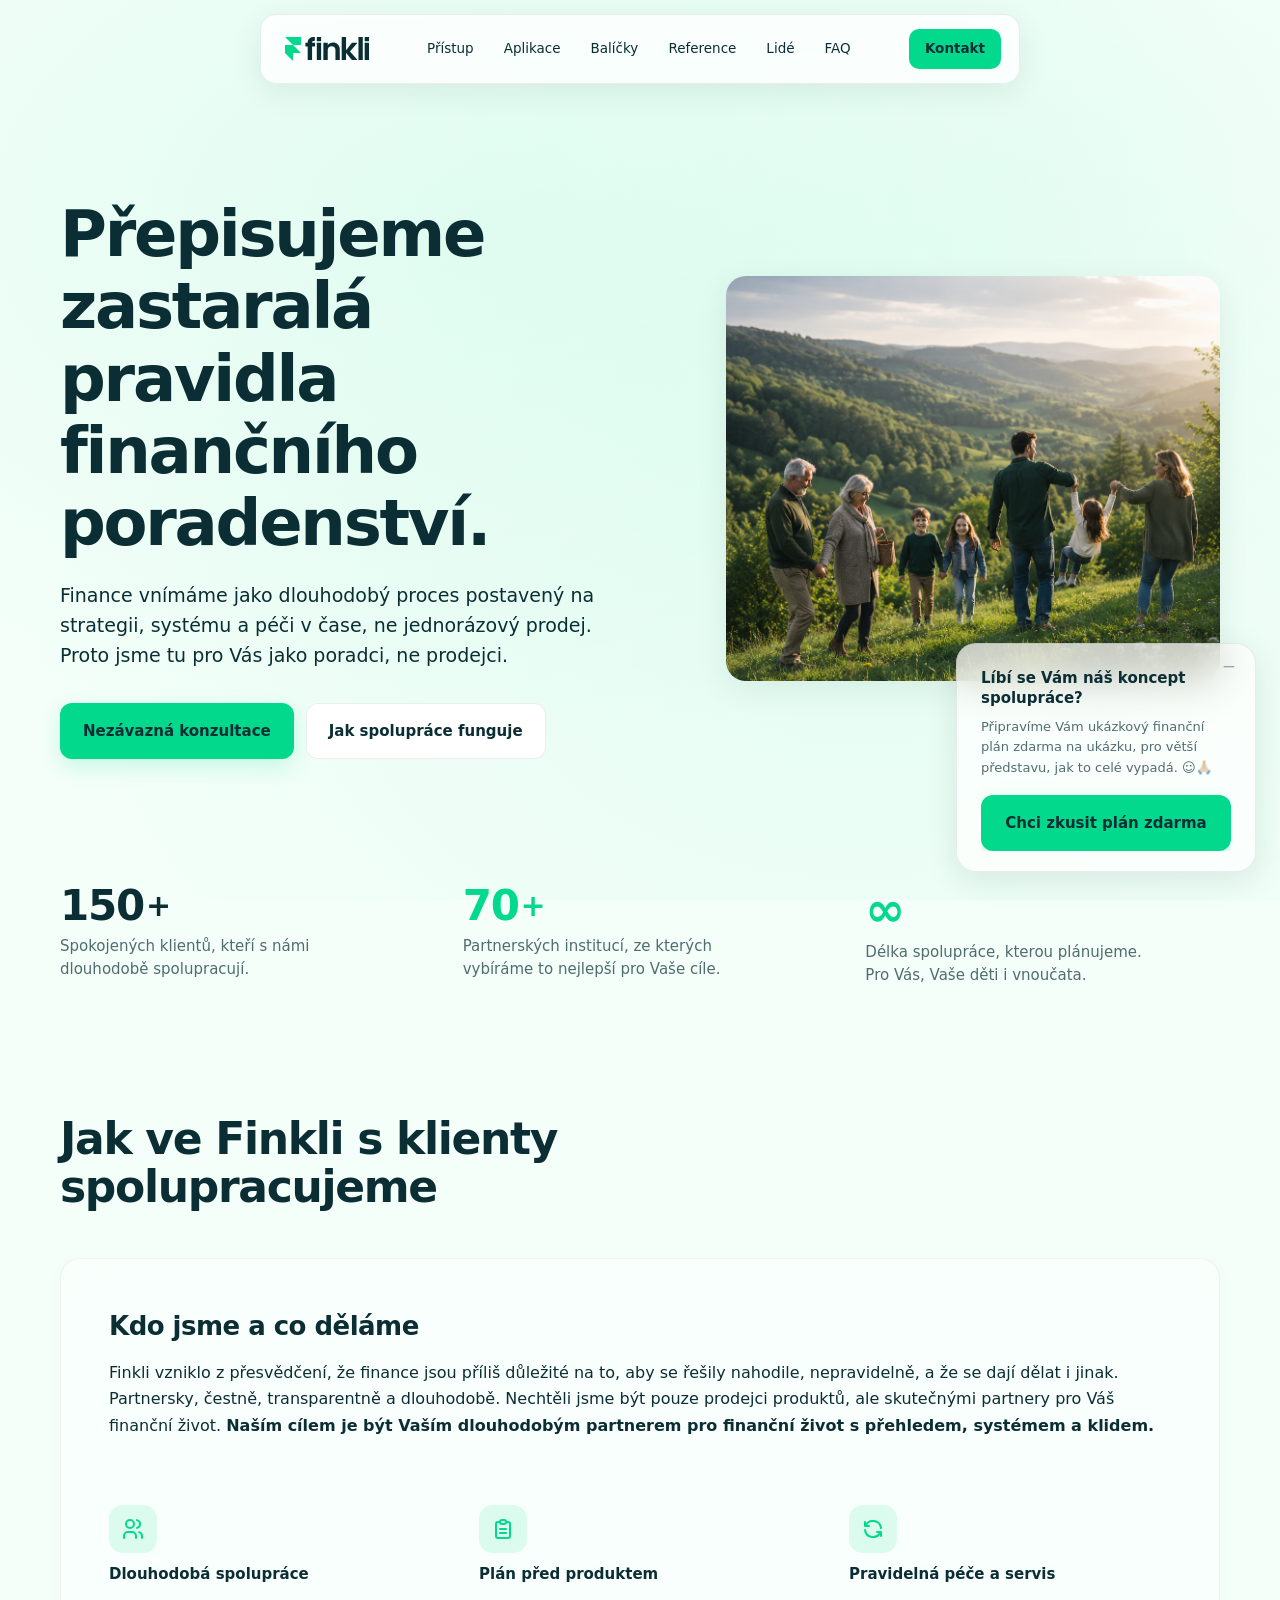
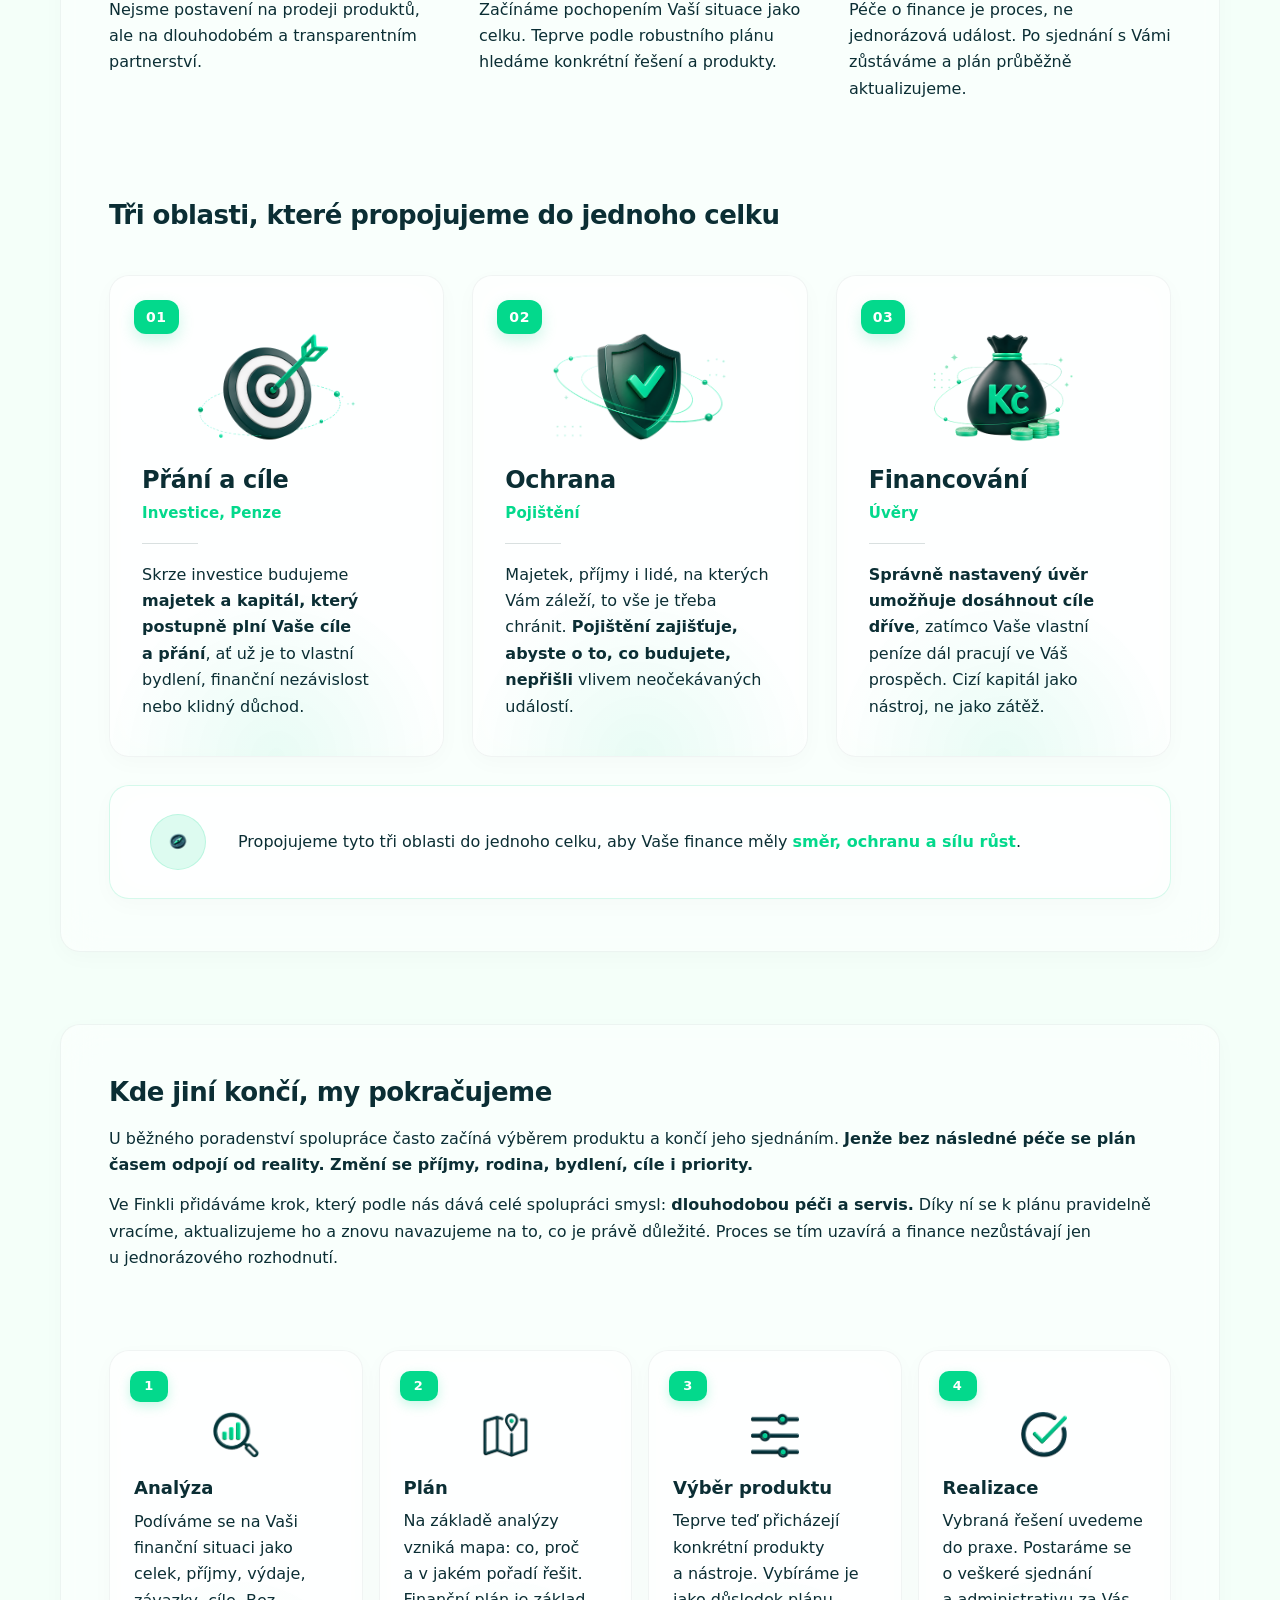
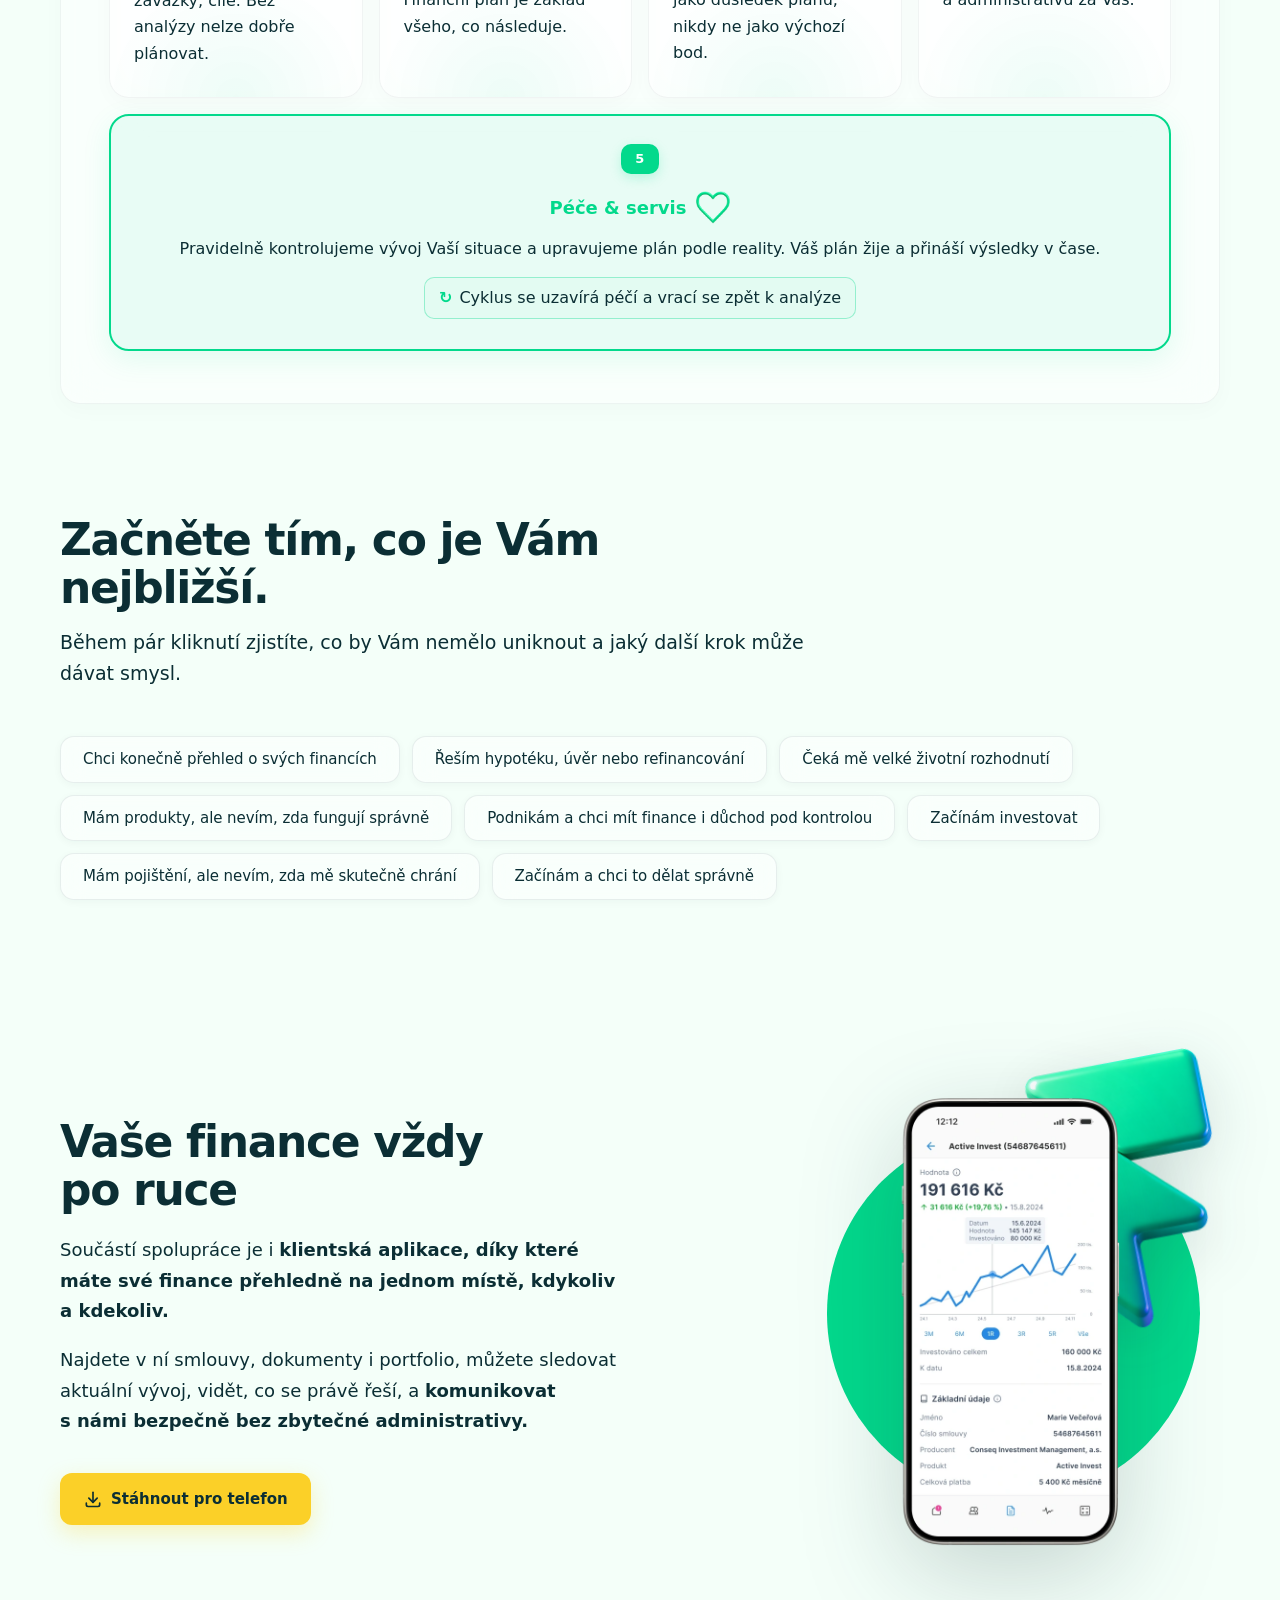
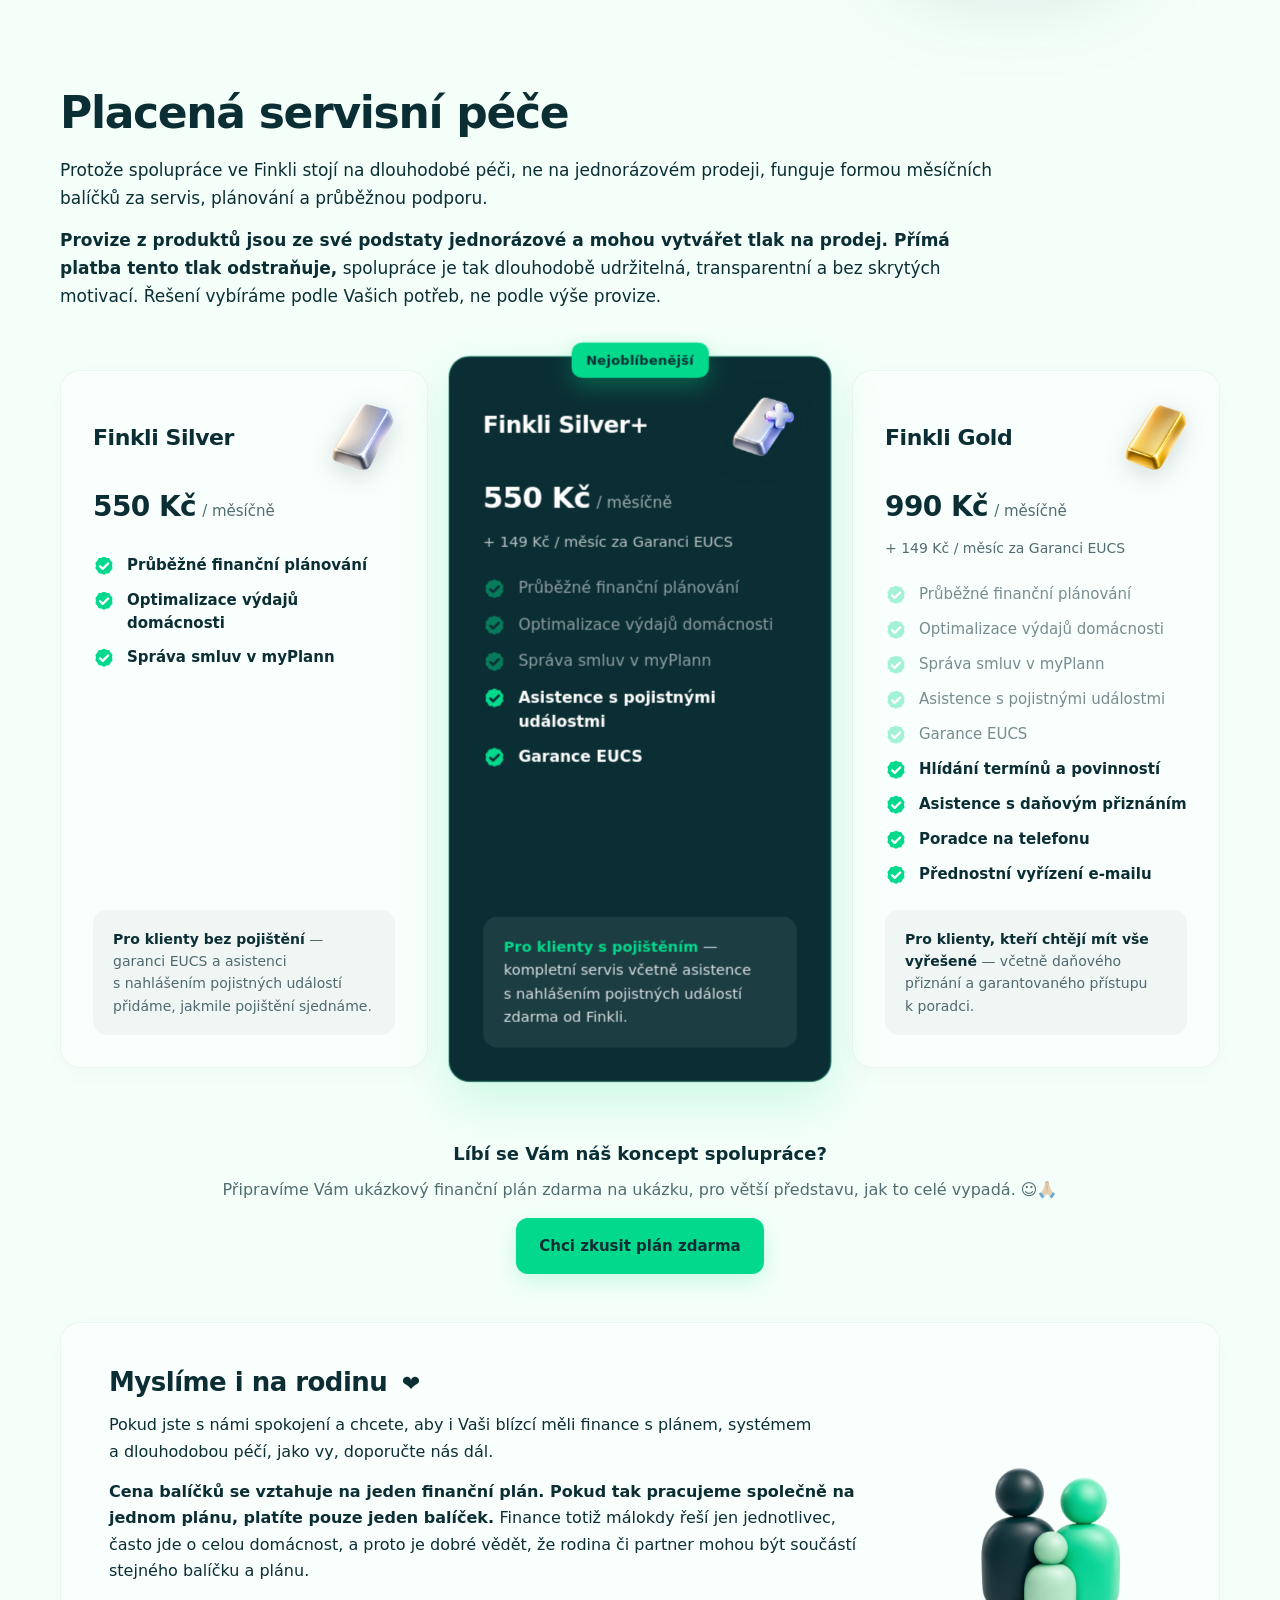
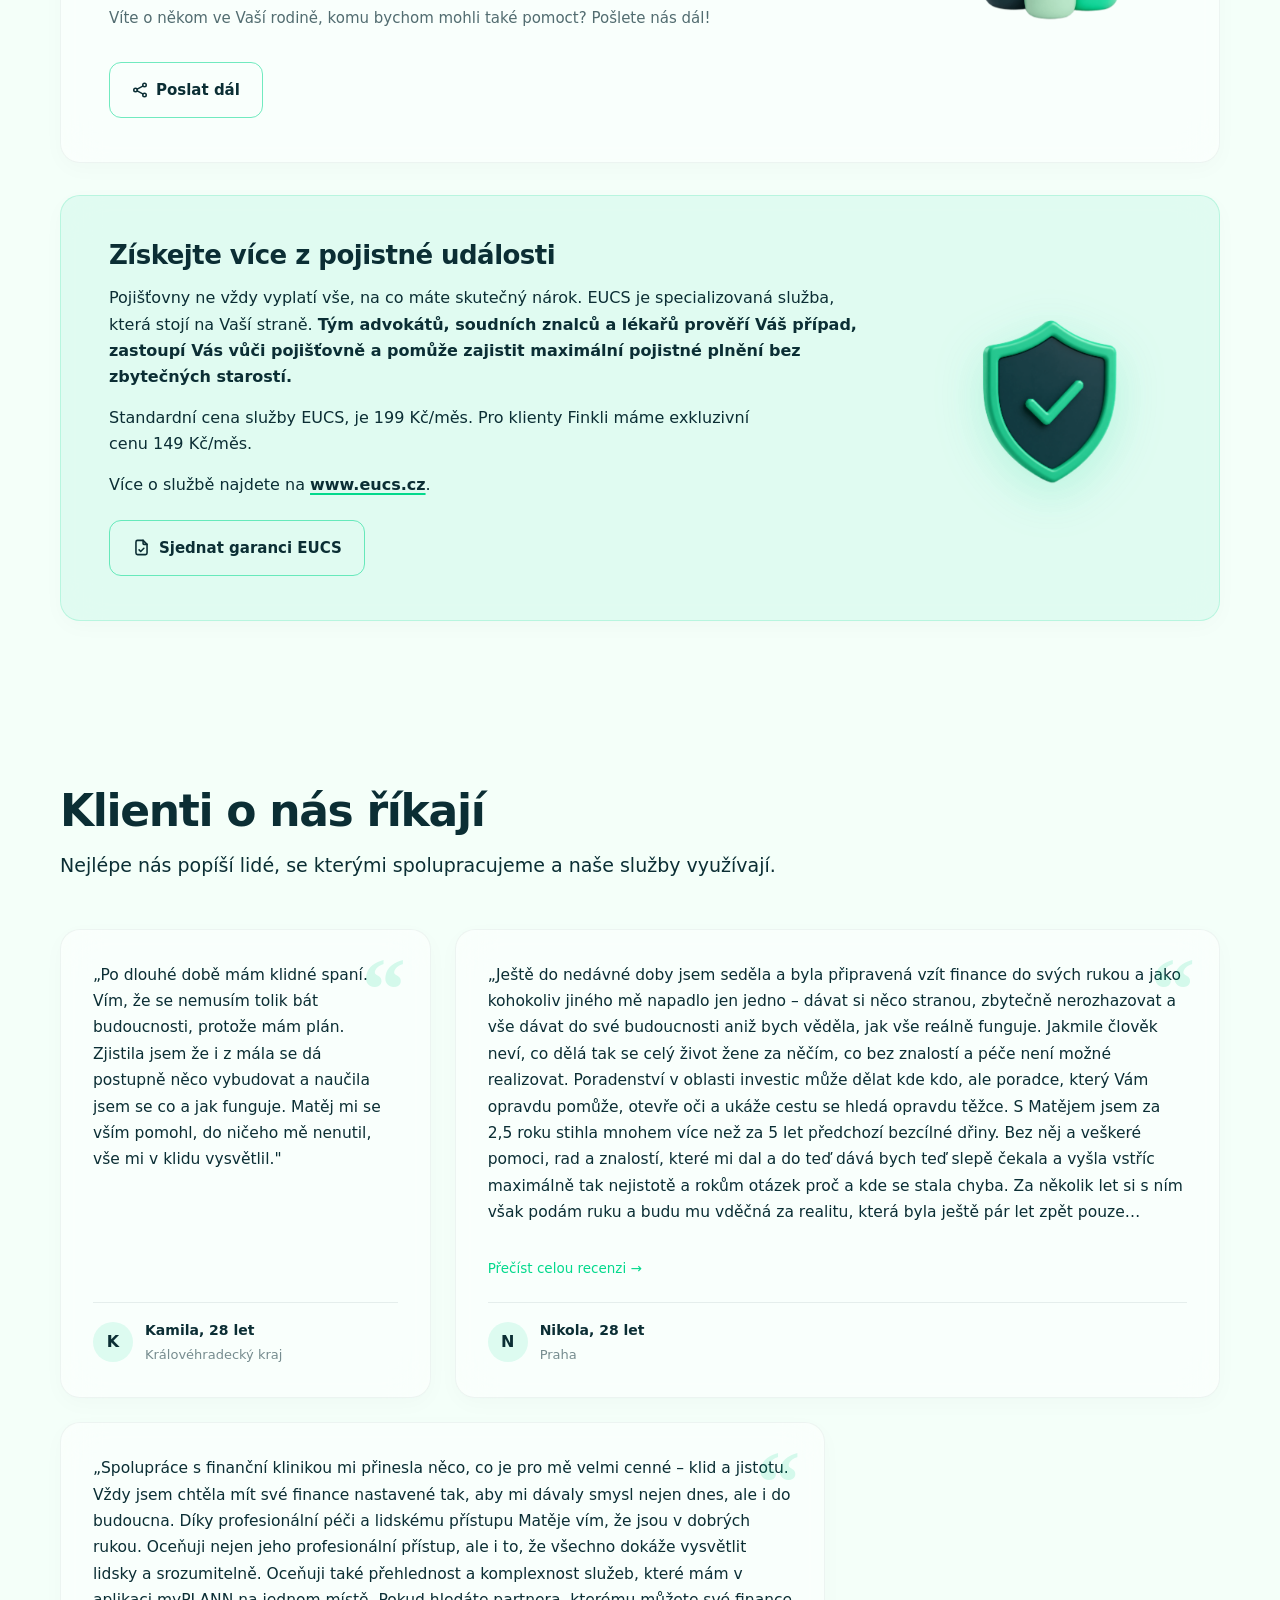
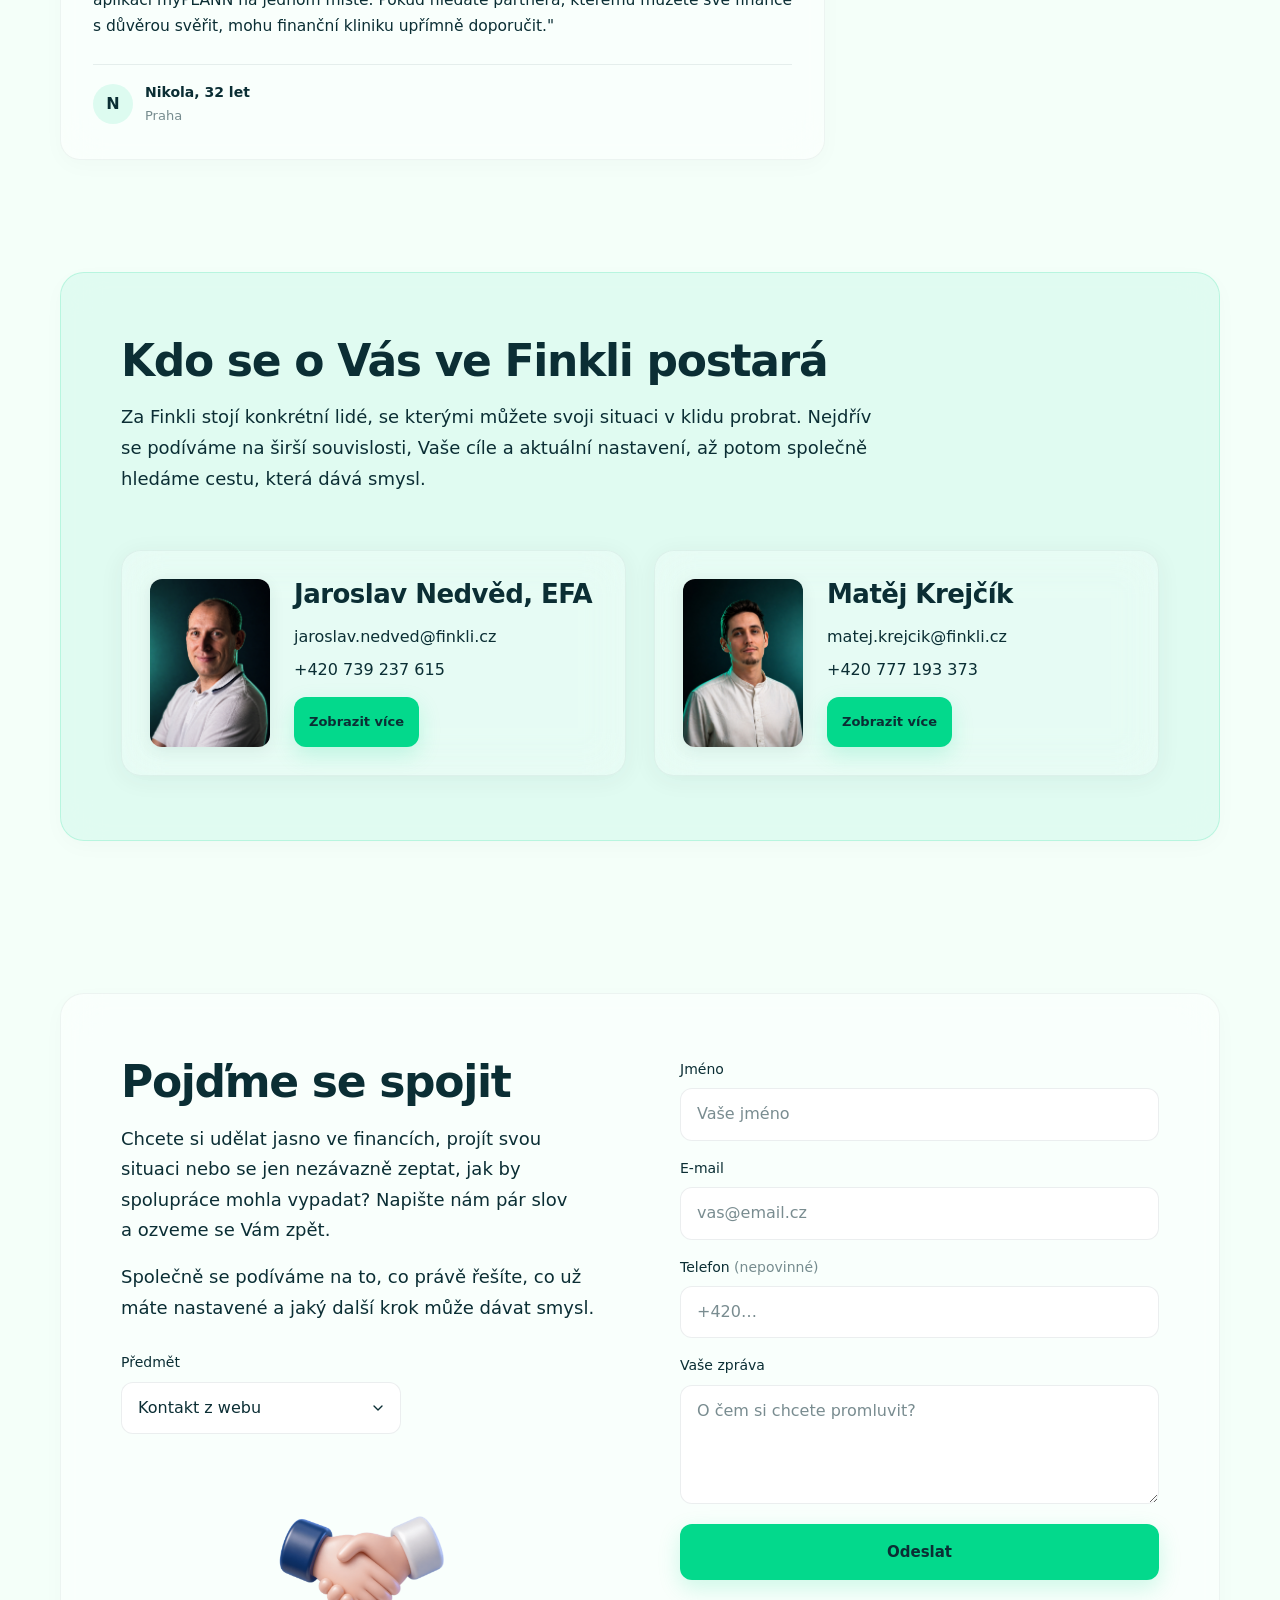
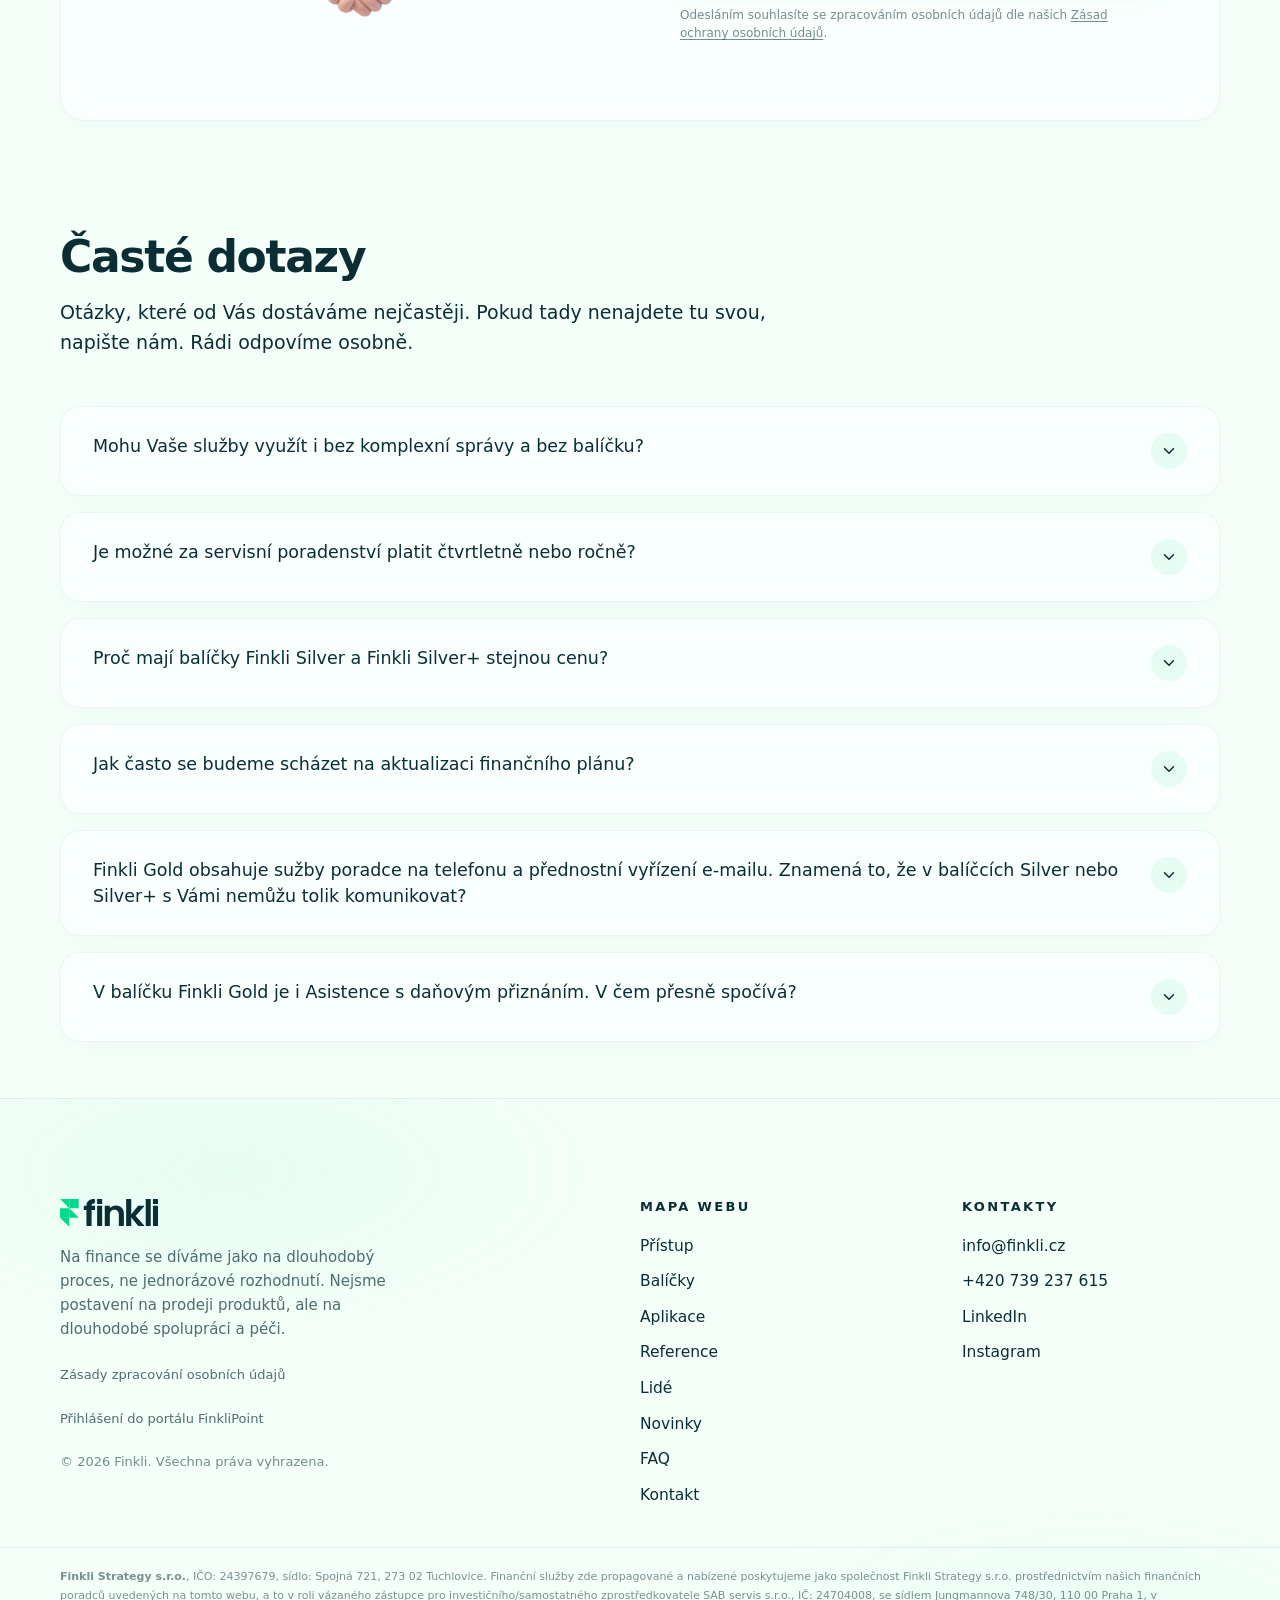
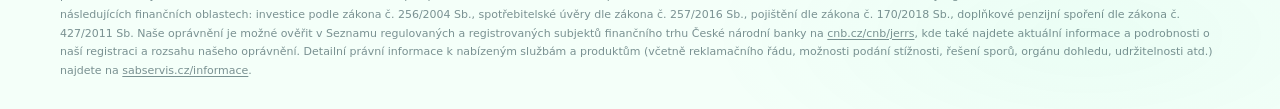
==== commit e934c8cd: "Add files via upload" ====
--- a/index.html
+++ b/index.html
@@ -875,10 +875,10 @@
             Myslíme i&nbsp;na&nbsp;rodinu&nbsp;<span class="family-note__heart" aria-hidden="true">❤️</span>
           </h3>
           <p class="family-note__text">
-            Pokud jste s&nbsp;námi spokojení a&nbsp;chcete, aby i&nbsp;Vaši blízcí měli finance s&nbsp;plánem, systémem a&nbsp;dlouhodobou péčí, doporučte nás dál. <strong>Pokud se k&nbsp;nám přidá další člen rodiny, oba získáte zvýhodněnou cenu o&nbsp;100&nbsp;Kč měsíčně méně.</strong>
+            Pokud jste s&nbsp;námi spokojení a&nbsp;chcete, aby i&nbsp;Vaši blízcí měli finance s&nbsp;plánem, systémem a&nbsp;dlouhodobou péčí, jako vy, doporučte nás dál.
           </p>
           <p class="family-note__text">
-            Finance často neřeší jen jednotlivec, ale třeba celá domácnost. <strong>Cena balíčků se vztahuje na&nbsp;jeden finanční plán, pokud tak pracujeme pouze s&nbsp;jedním společným, platíte pouze jeden balíček.</strong>
+            <strong>Cena balíčků se vztahuje na jeden finanční plán. Pokud tak pracujeme společně na jednom plánu, platíte pouze jeden balíček. </strong>Finance totiž málokdy řeší jen jednotlivec, často jde o celou domácnost, a proto je dobré vědět, že rodina či partner mohou být součástí stejného balíčku a plánu.
           </p>
           <div class="share-wrap" id="shareWrap">
             <p class="faq-share__prompt">Víte o&nbsp;někom ve&nbsp;Vaší rodině, komu bychom mohli také pomoct? Pošlete nás dál!</p>
@@ -1346,64 +1346,6 @@
 
         <details class="faq-item">
           <summary class="faq-item__summary">
-            <span class="faq-item__question">Vztahuje se&nbsp;sleva 100&nbsp;Kč na&nbsp;balíček i&nbsp;za&nbsp;doporučení známého nebo kamaráda?</span>
-            <span class="faq-item__icon" aria-hidden="true">
-              <svg viewBox="0 0 24 24" fill="none" xmlns="http://www.w3.org/2000/svg">
-                <path d="M6 9l6 6 6-6" stroke="currentColor" stroke-width="2" stroke-linecap="round" stroke-linejoin="round"/>
-              </svg>
-            </span>
-          </summary>
-          <div class="faq-item__answer">
-            <p>Sleva 100&nbsp;Kč je&nbsp;rodinný benefit,&nbsp;vztahuje se&nbsp;na&nbsp;členy Vaší rodiny, kteří s&nbsp;Vámi využívají naše služby. Nejedná se&nbsp;o&nbsp;slevu za&nbsp;doporučení, takže na&nbsp;známé ani kamarády ji&nbsp;uplatnit nelze.</p>
-            <div class="share-wrap" id="shareWrapFaq">
-              <p class="faq-share__prompt">Víte o&nbsp;někom ve&nbsp;Vaší rodině, komu bychom mohli také pomoct? Pošlete nás dál!</p>
-              <button type="button" class="family-note__share" id="shareBtnFaq" aria-haspopup="true" aria-expanded="false" aria-controls="shareTrayFaq" aria-label="Sdílet stránku Finkli">
-                <svg class="family-note__share-icon" width="16" height="16" viewBox="0 0 16 16" fill="none" aria-hidden="true">
-                  <circle cx="12.5" cy="3" r="1.75" stroke="currentColor" stroke-width="1.5"/>
-                  <circle cx="12.5" cy="13" r="1.75" stroke="currentColor" stroke-width="1.5"/>
-                  <circle cx="3.5" cy="8" r="1.75" stroke="currentColor" stroke-width="1.5"/>
-                  <line x1="5.2" y1="7.1" x2="10.8" y2="4.1" stroke="currentColor" stroke-width="1.5" stroke-linecap="round"/>
-                  <line x1="5.2" y1="8.9" x2="10.8" y2="11.9" stroke="currentColor" stroke-width="1.5" stroke-linecap="round"/>
-                </svg>
-                Poslat dál
-              </button>
-              <div class="share-tray" id="shareTrayFaq" role="menu" aria-label="Vyberte platformu pro sdílení" hidden>
-                <a class="share-tray__item" href="#" id="shareWaFaq" role="menuitem" target="_blank" rel="noopener noreferrer">
-                  <svg class="share-tray__icon" viewBox="0 0 24 24" fill="none" aria-hidden="true">
-                    <path d="M12 2C6.477 2 2 6.477 2 12c0 1.89.525 3.66 1.438 5.168L2 22l4.978-1.413A9.956 9.956 0 0012 22c5.523 0 10-4.477 10-10S17.523 2 12 2z" fill="#25D366"/>
-                    <path d="M17.006 14.57c-.274-.137-1.62-.8-1.872-.89-.251-.092-.434-.137-.617.137-.183.274-.709.89-.869 1.073-.16.183-.32.206-.594.069-.274-.137-1.157-.426-2.204-1.36-.815-.727-1.365-1.624-1.525-1.898-.16-.274-.017-.422.12-.559.123-.122.274-.32.411-.48.137-.16.183-.274.274-.457.092-.183.046-.343-.023-.48-.069-.137-.617-1.487-.846-2.036-.223-.535-.45-.463-.617-.472l-.526-.009c-.183 0-.48.069-.731.343-.252.274-.96.938-.96 2.287 0 1.348.983 2.651 1.12 2.834.137.183 1.934 2.953 4.686 4.14.655.283 1.166.452 1.565.578.658.209 1.257.18 1.73.109.528-.079 1.62-.662 1.849-1.302.228-.64.228-1.189.16-1.302-.069-.114-.251-.183-.526-.32z" fill="white"/>
-                  </svg>
-                  <span>WhatsApp</span>
-                </a>
-                <a class="share-tray__item" href="#" id="shareFbFaq" role="menuitem" target="_blank" rel="noopener noreferrer">
-                  <svg class="share-tray__icon" viewBox="0 0 24 24" fill="none" aria-hidden="true">
-                    <circle cx="12" cy="12" r="10" fill="#1877F2"/>
-                    <path d="M15.5 8H13.5C13.2 8 13 8.2 13 8.5V10H15.5L15.2 12.5H13V19H10.5V12.5H9V10H10.5V8.5C10.5 6.6 11.6 5.5 13.5 5.5H15.5V8Z" fill="white"/>
-                  </svg>
-                  <span>Facebook</span>
-                </a>
-                <a class="share-tray__item" href="#" id="shareEmailFaq" role="menuitem">
-                  <svg class="share-tray__icon" viewBox="0 0 24 24" fill="none" aria-hidden="true">
-                    <rect x="2" y="5" width="20" height="14" rx="2.5" fill="var(--brand-dark)" opacity="0.12"/>
-                    <rect x="2" y="5" width="20" height="14" rx="2.5" stroke="var(--brand-dark)" stroke-width="1.5"/>
-                    <path d="M2 8l10 6 10-6" stroke="var(--brand-dark)" stroke-width="1.5" stroke-linecap="round"/>
-                  </svg>
-                  <span>Email</span>
-                </a>
-                <button type="button" class="share-tray__item" id="shareCopyFaq" role="menuitem">
-                  <svg class="share-tray__icon" viewBox="0 0 24 24" fill="none" aria-hidden="true">
-                    <rect x="9" y="9" width="11" height="13" rx="2" stroke="var(--brand-dark)" stroke-width="1.5"/>
-                    <path d="M15 9V6a2 2 0 00-2-2H5a2 2 0 00-2 2v10a2 2 0 002 2h3" stroke="var(--brand-dark)" stroke-width="1.5" stroke-linecap="round"/>
-                  </svg>
-                  <span id="shareCopyLabelFaq">Kopírovat odkaz</span>
-                </button>
-              </div>
-            </div>
-          </div>
-        </details>
-
-        <details class="faq-item">
-          <summary class="faq-item__summary">
             <span class="faq-item__question">Proč mají balíčky Finkli Silver a&nbsp;Finkli Silver+ stejnou cenu?</span>
             <span class="faq-item__icon" aria-hidden="true">
               <svg viewBox="0 0 24 24" fill="none" xmlns="http://www.w3.org/2000/svg">
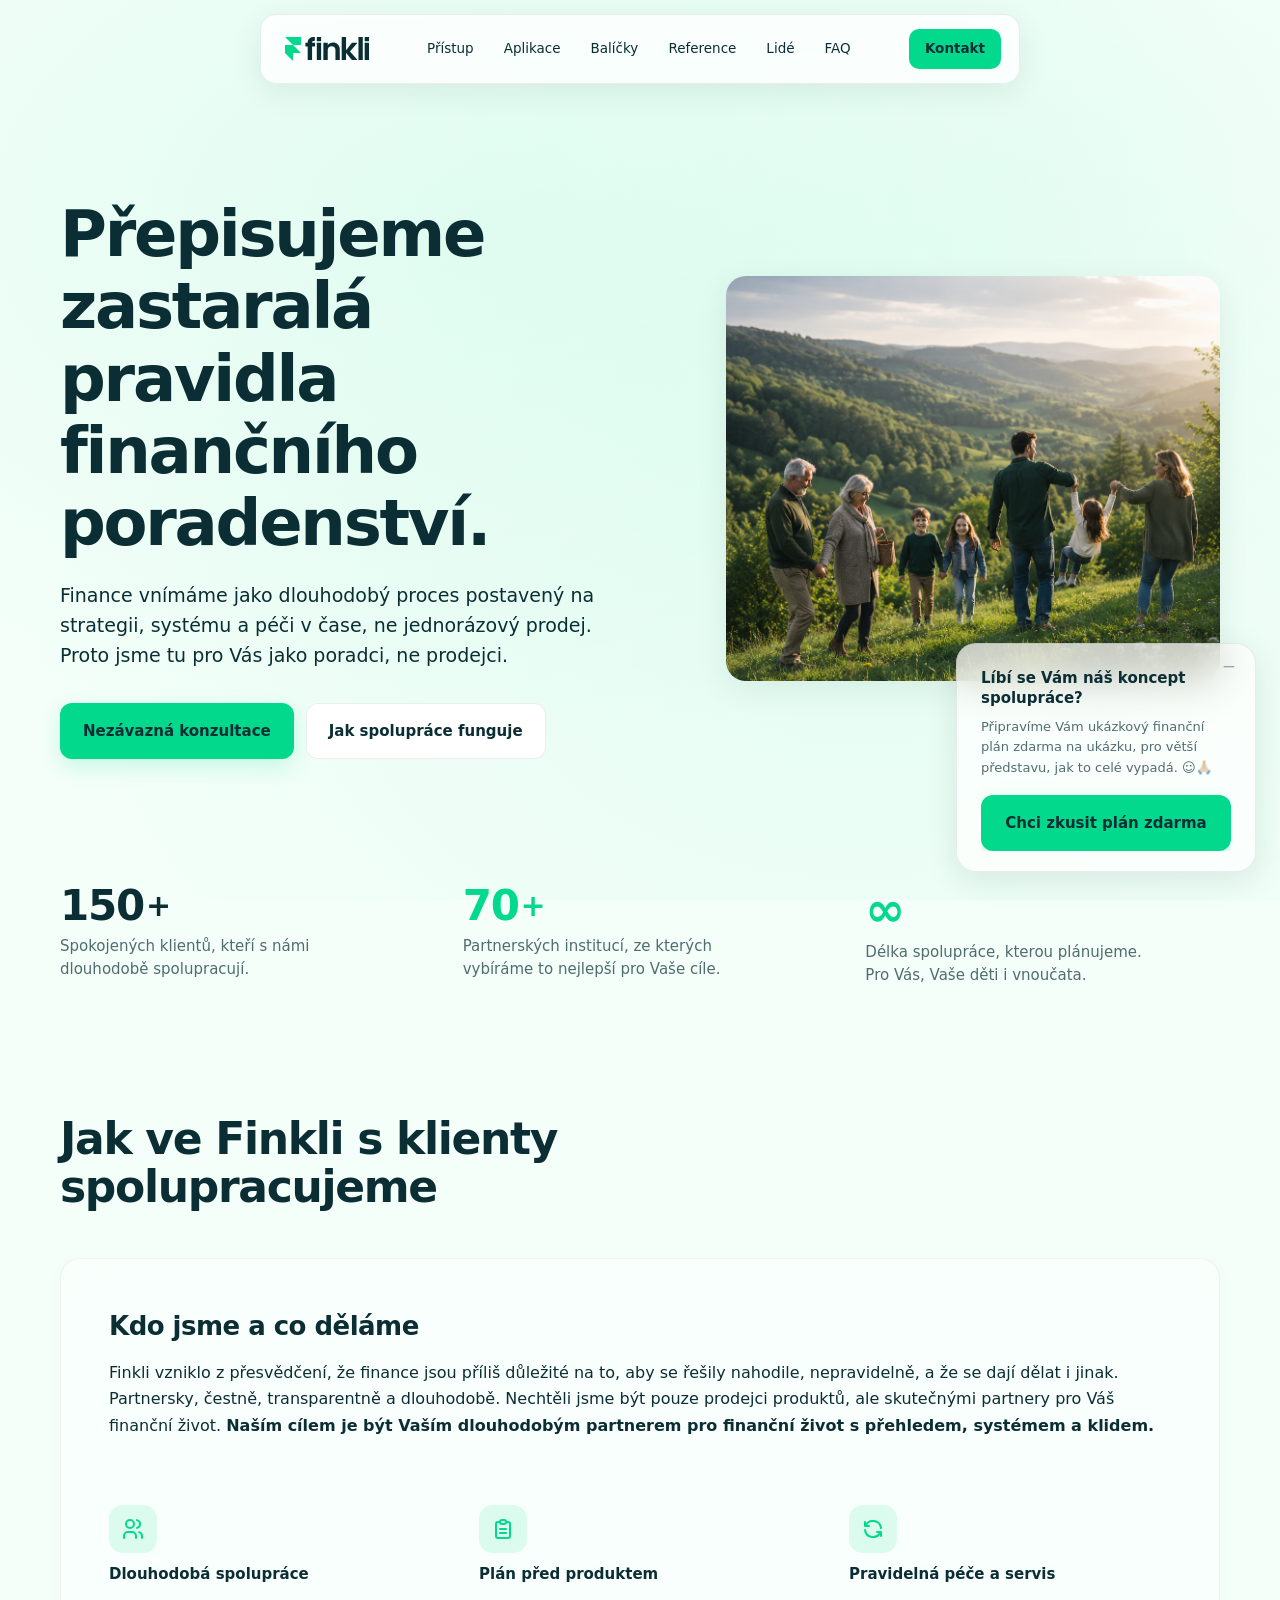
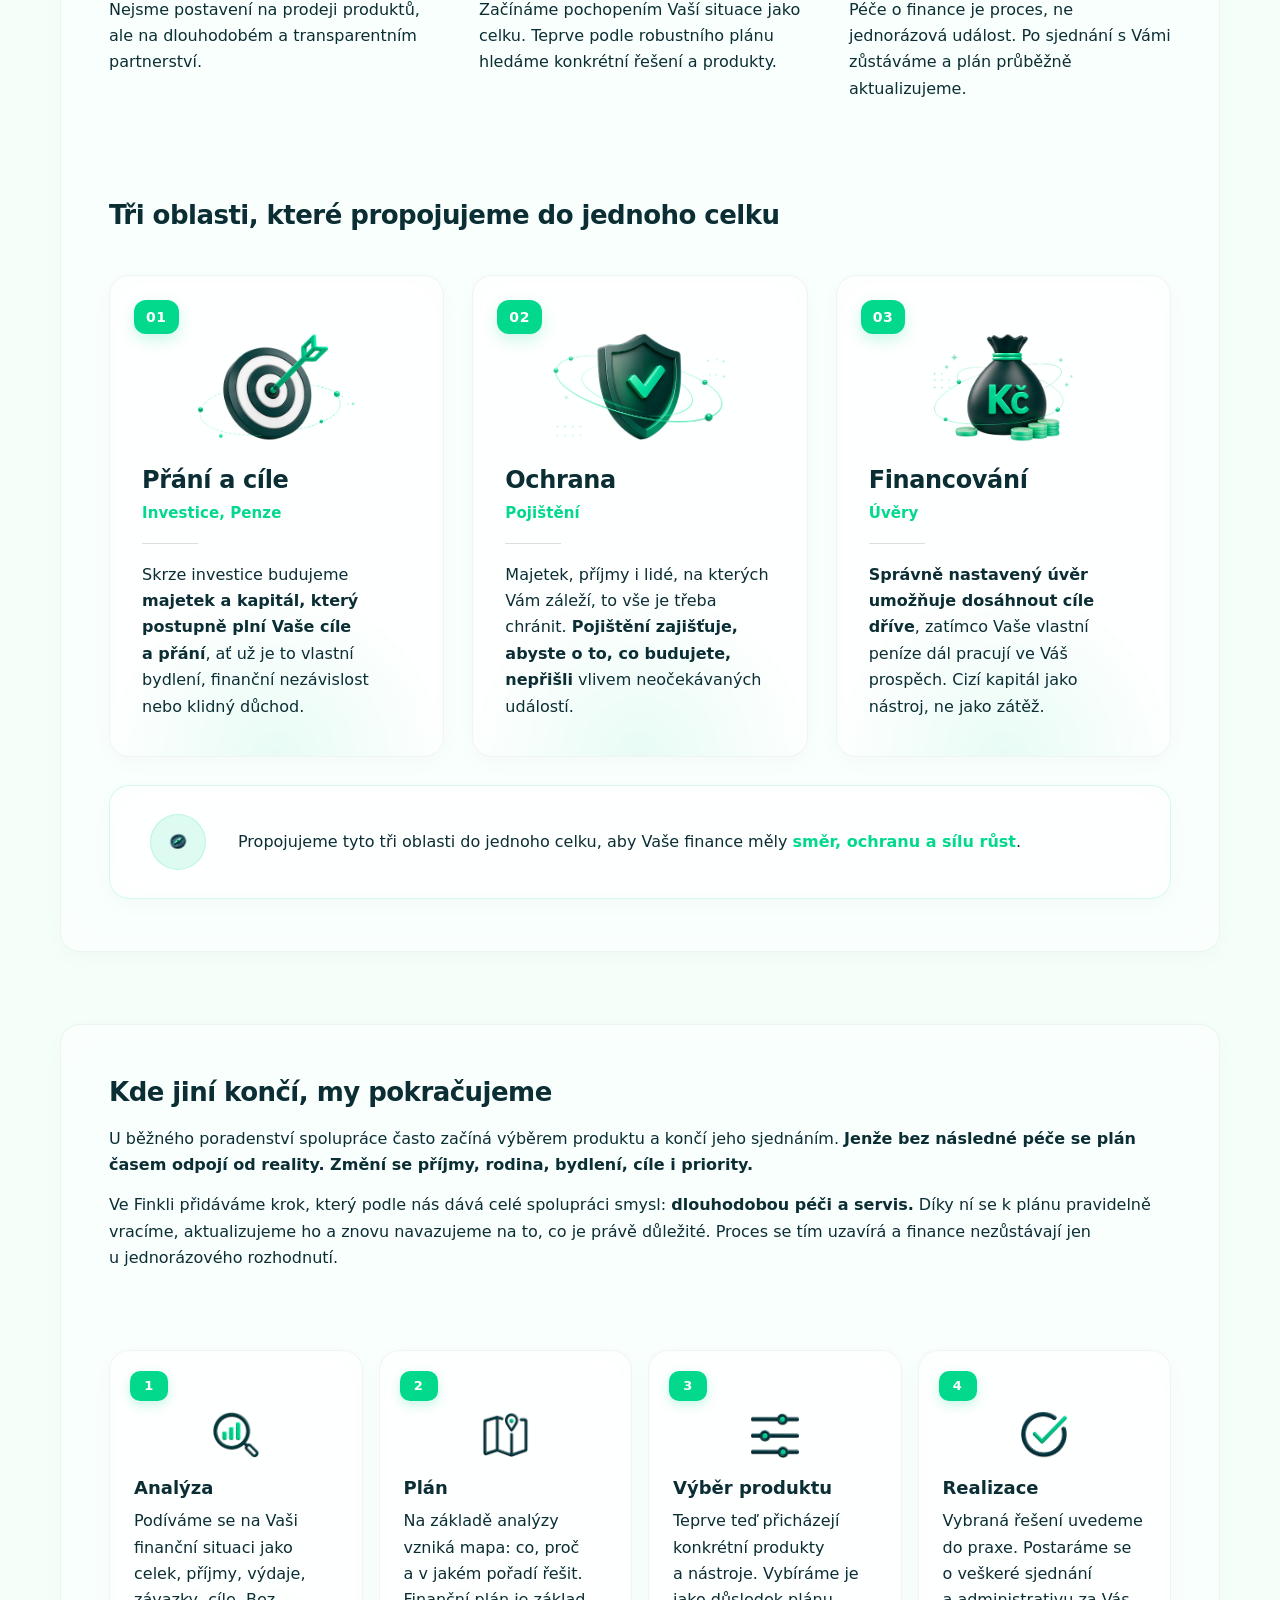
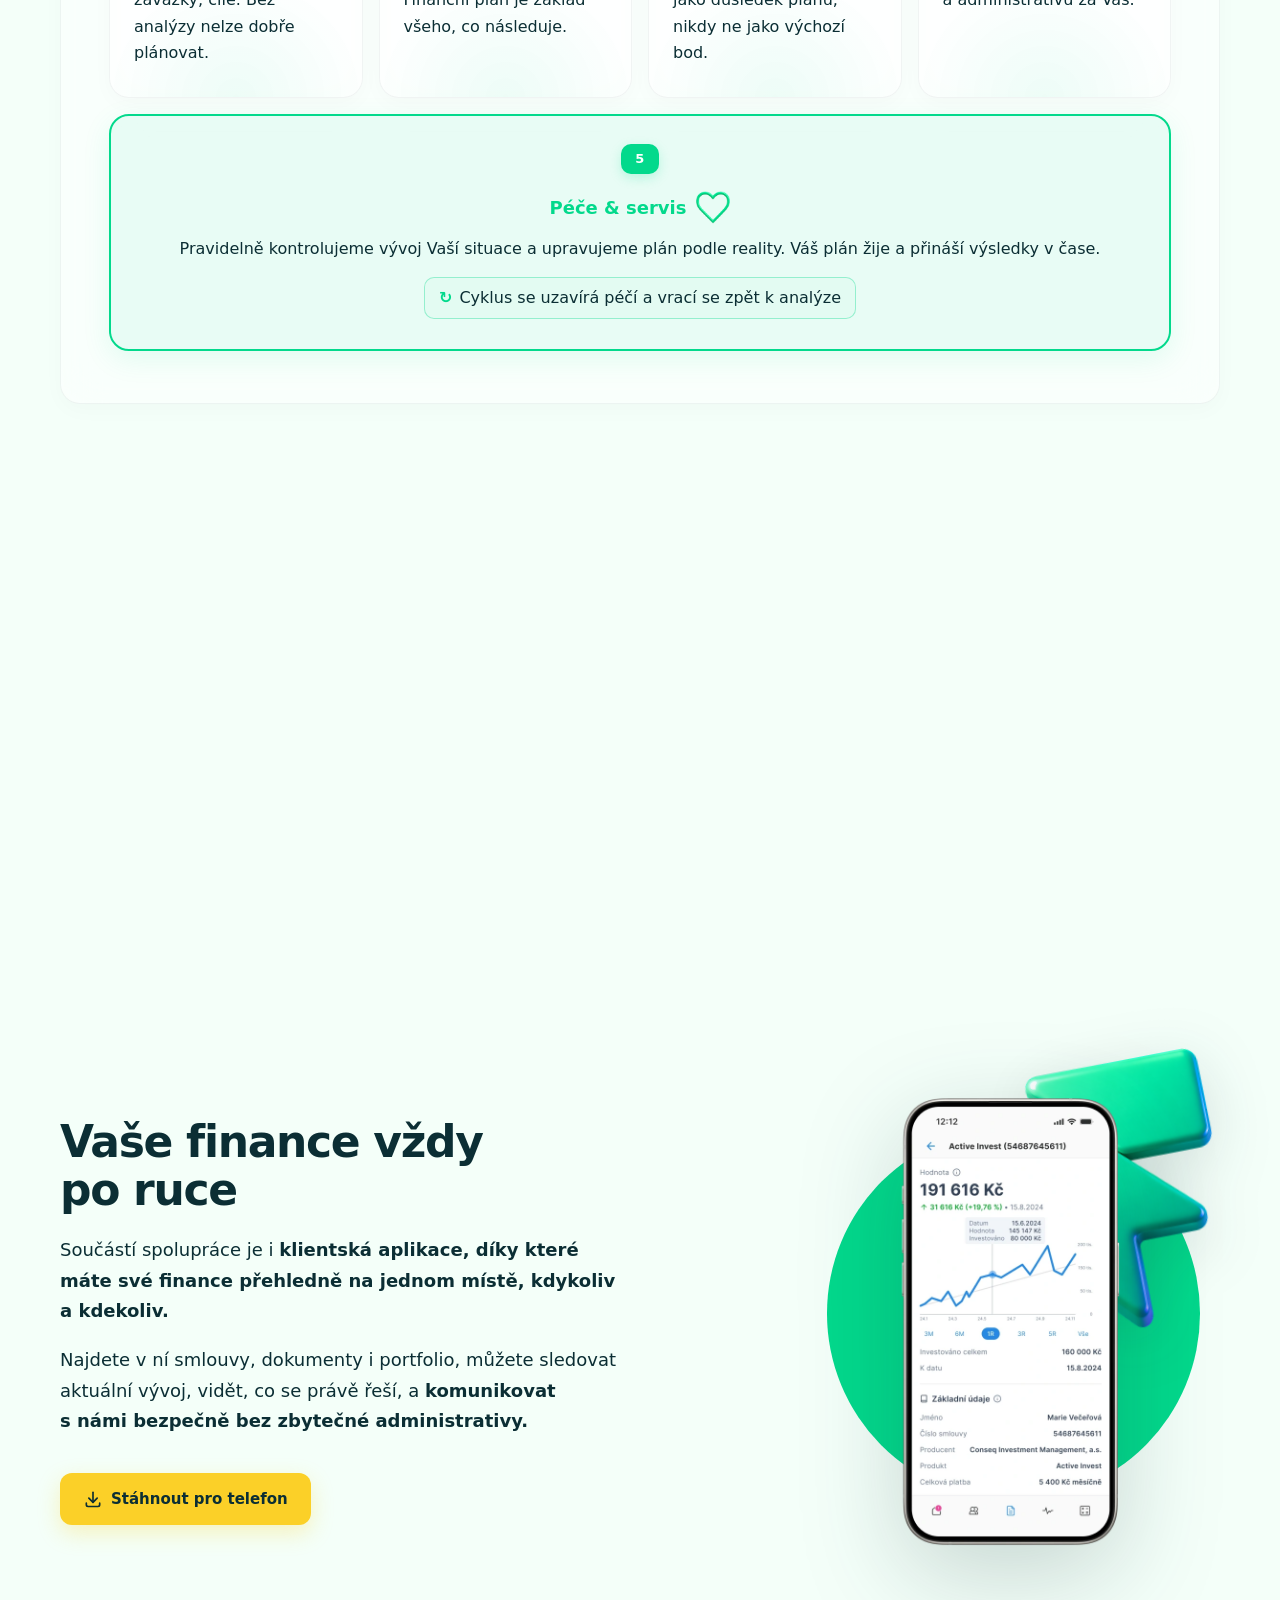
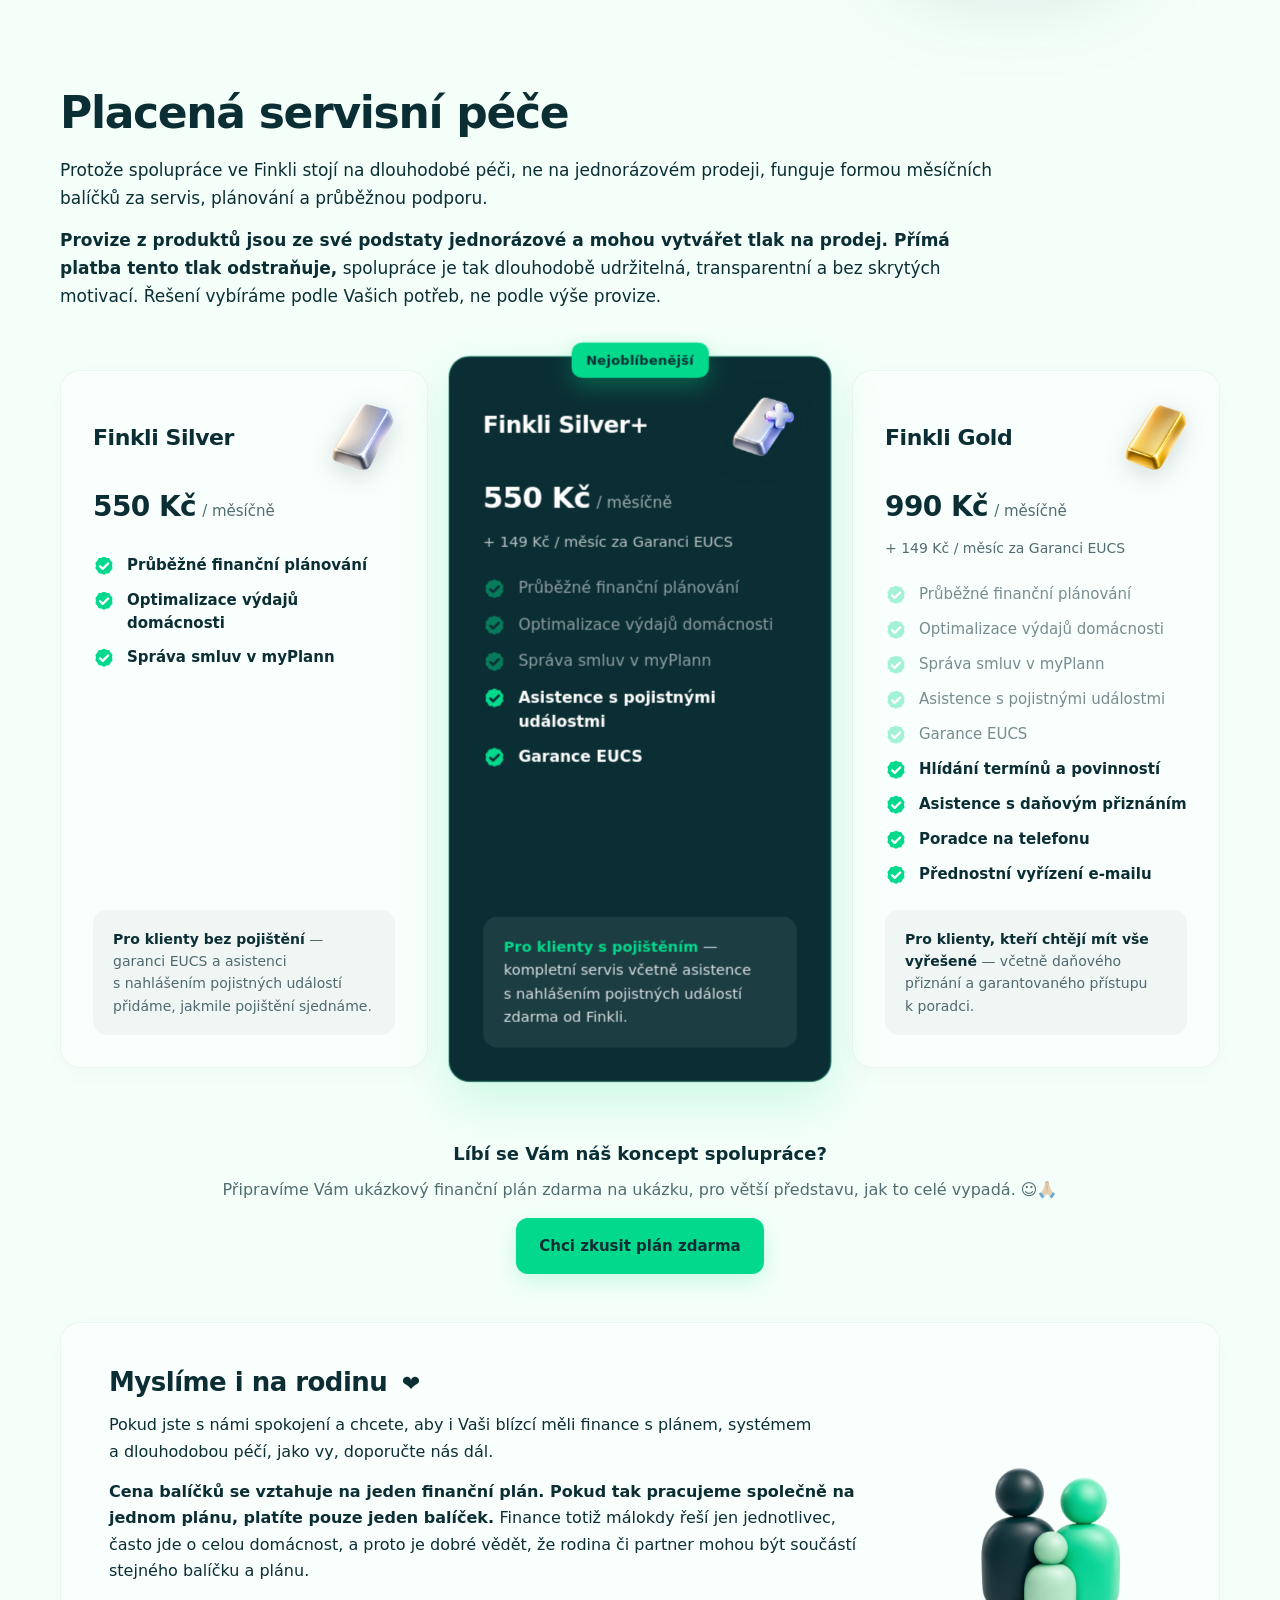
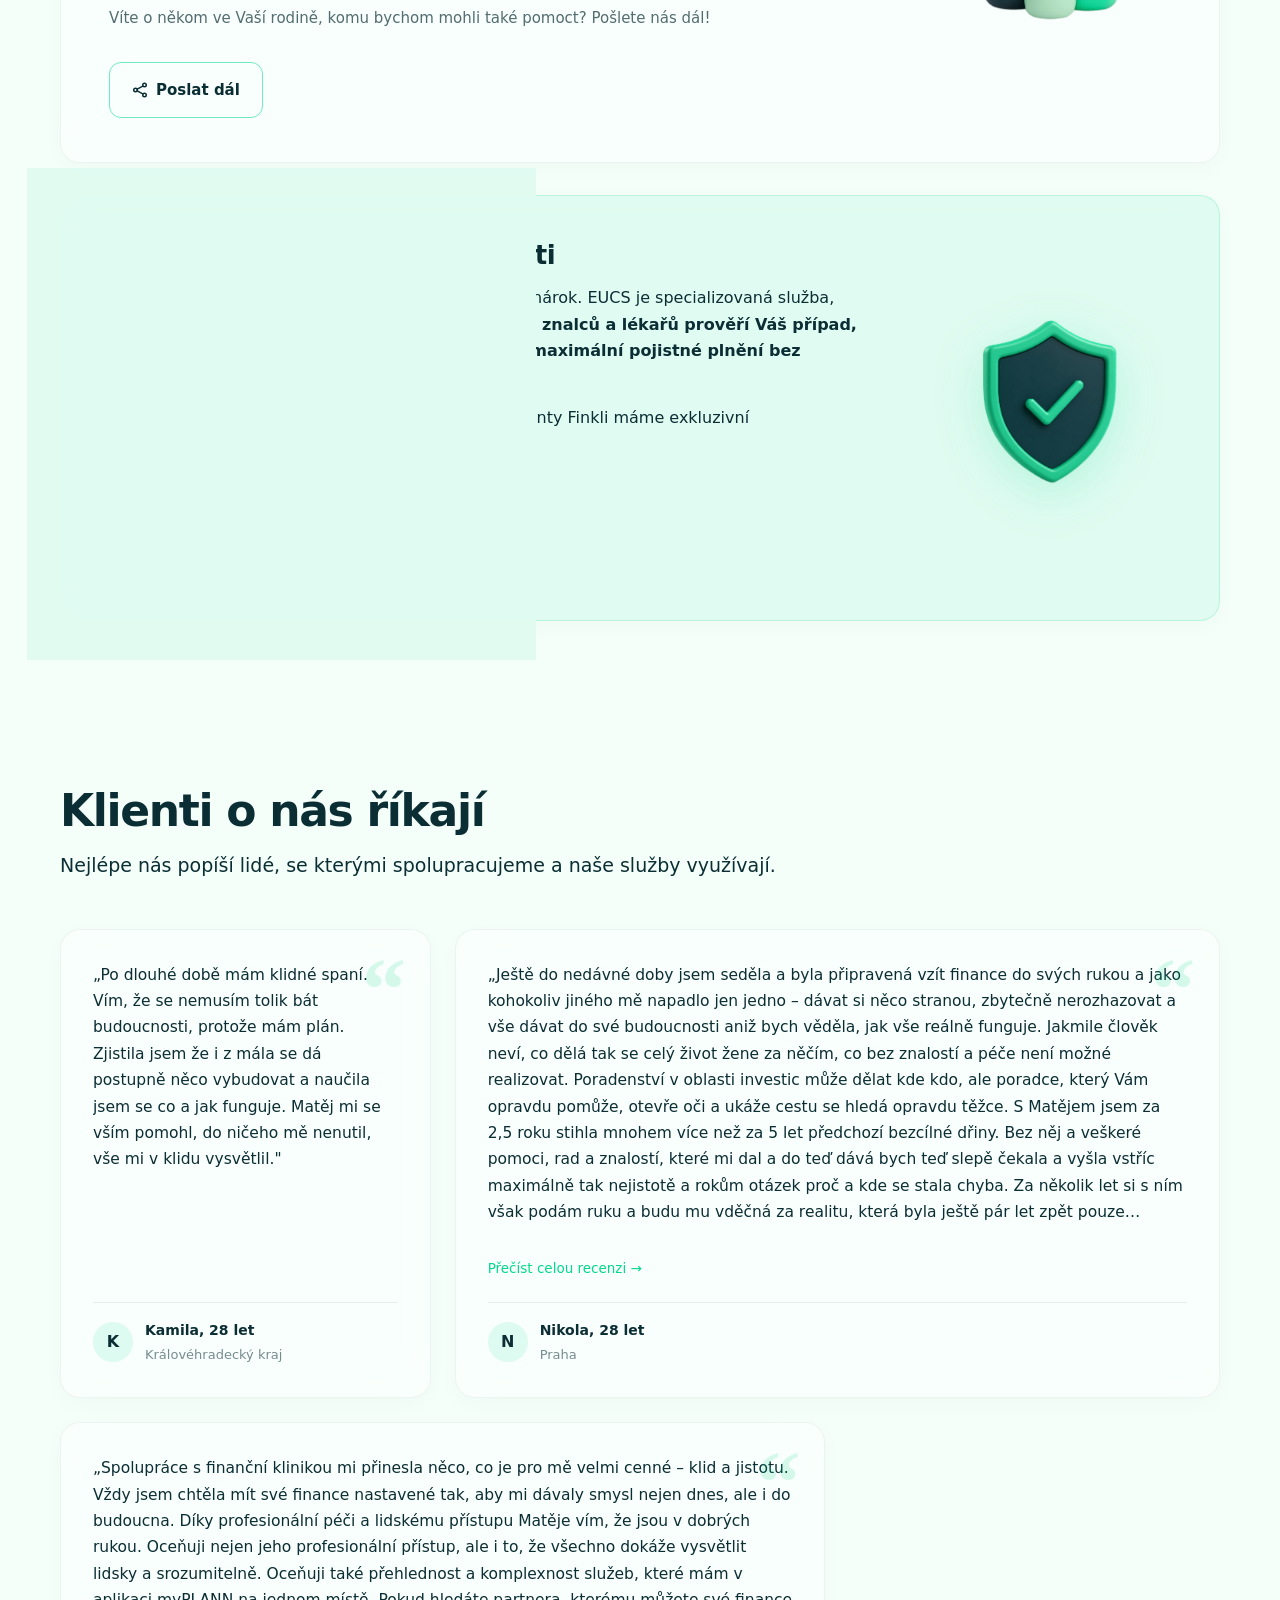
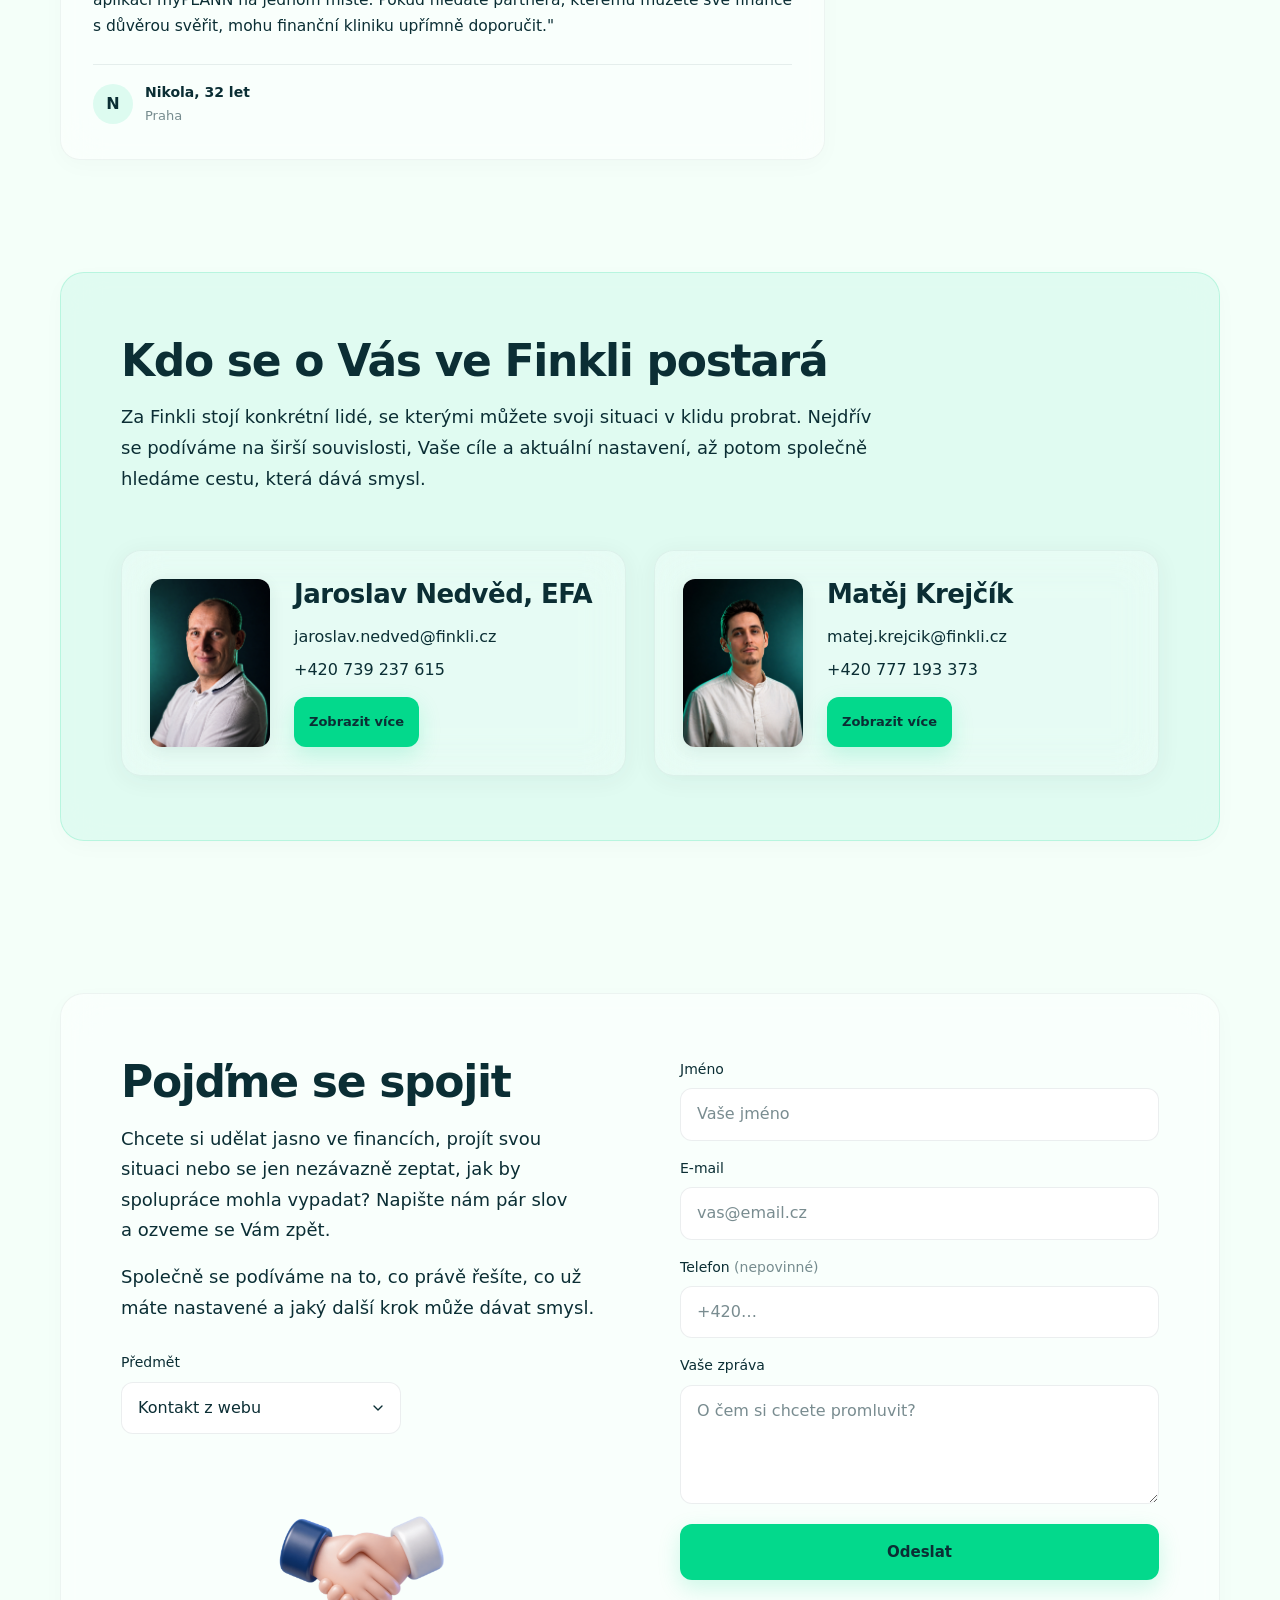
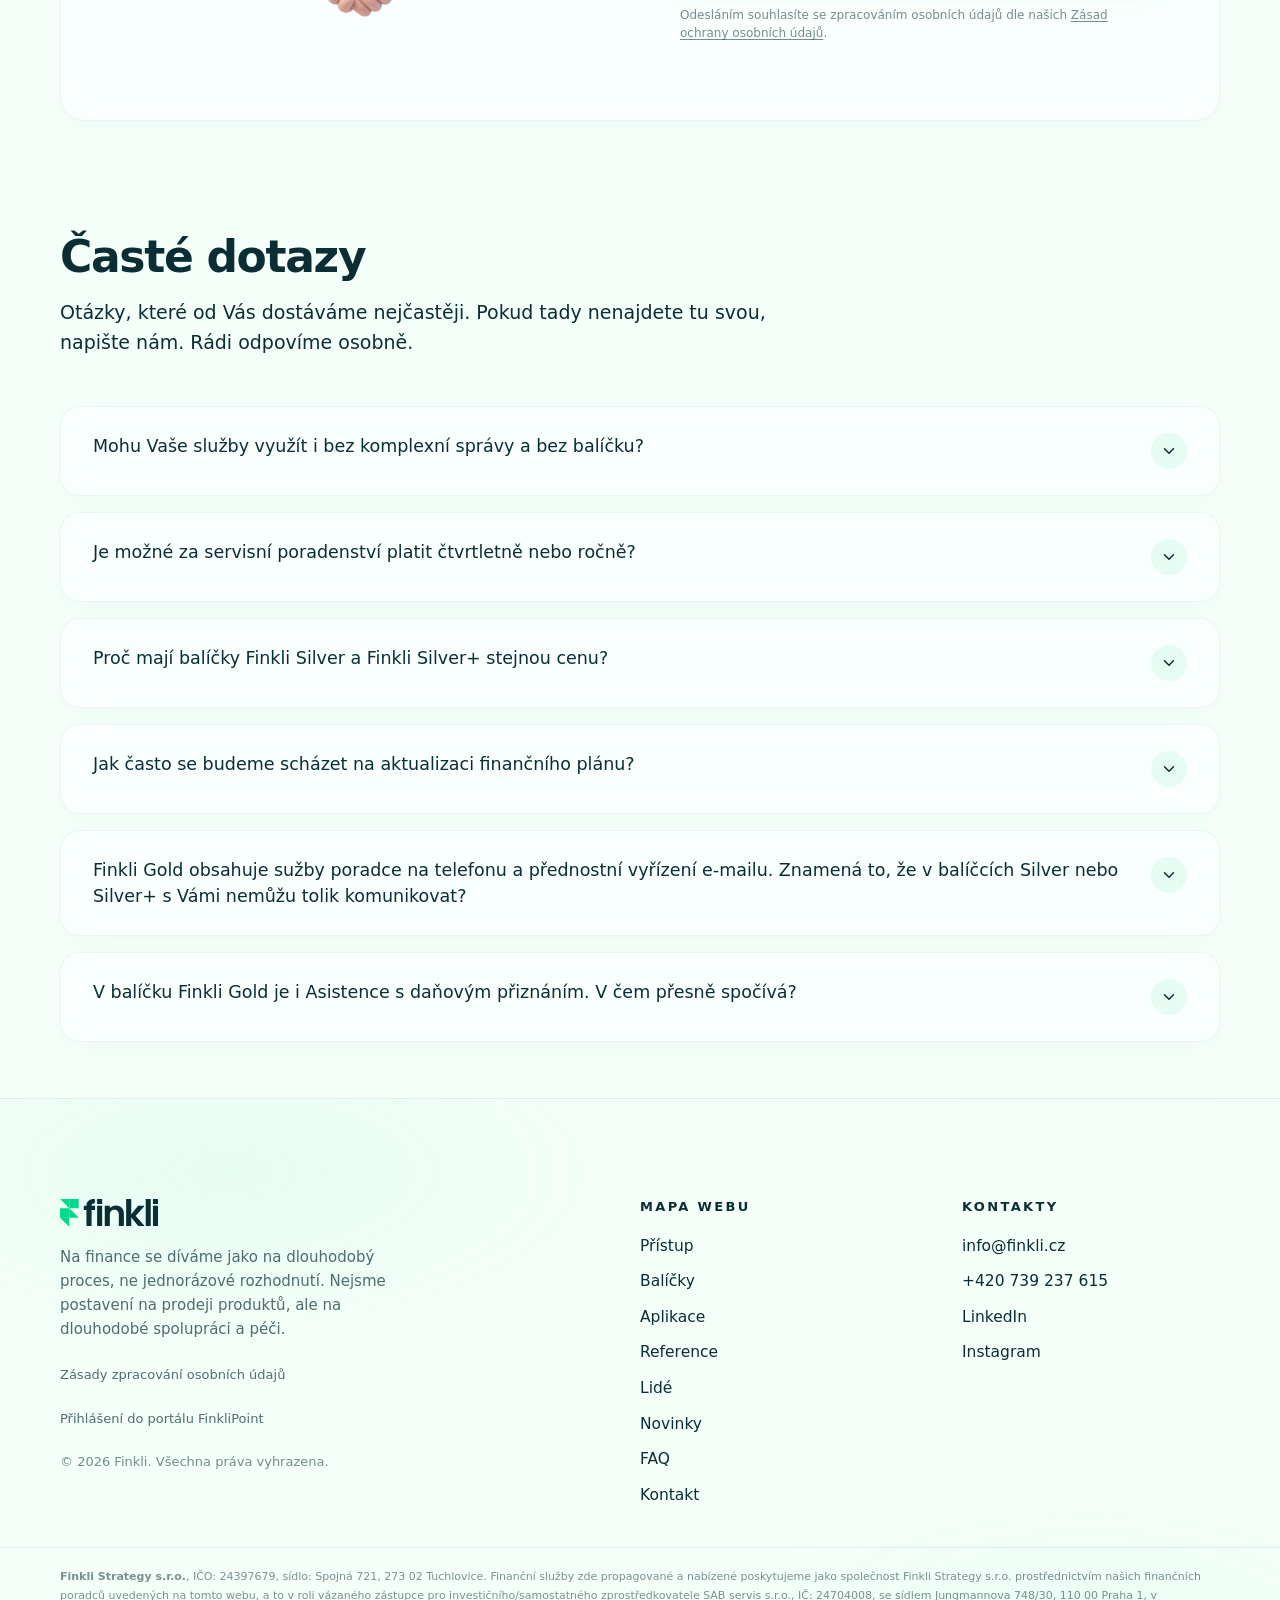
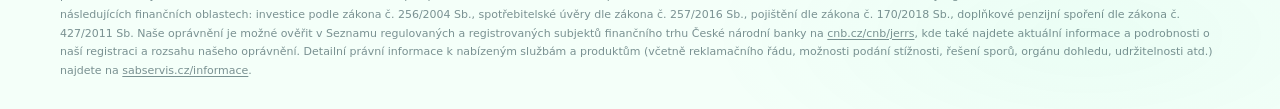
==== commit 073aac95: "Update index.html" ====
--- a/index.html
+++ b/index.html
@@ -1065,7 +1065,7 @@
             data-name="Jaroslav Nedvěd, EFA"
             data-email="jaroslav.nedved@finkli.cz"
             data-phone="+420739237615"
-            data-ico="60599740"
+            data-ico="71112472"
             data-efa="true"
             data-photo="assets/finkli_profilovka_jarda.jpg"
             data-bio="Lorem ipsum dolor sit amet, consectetur adipiscing elit. Sed do eiusmod tempor incididunt ut labore et dolore magna aliqua. Ut enim ad minim veniam, quis nostrud exercitation ullamco laboris nisi ut aliquip ex ea commodo consequat. Duis aute irure dolor in reprehenderit in voluptate velit esse cillum dolore eu fugiat nulla pariatur."
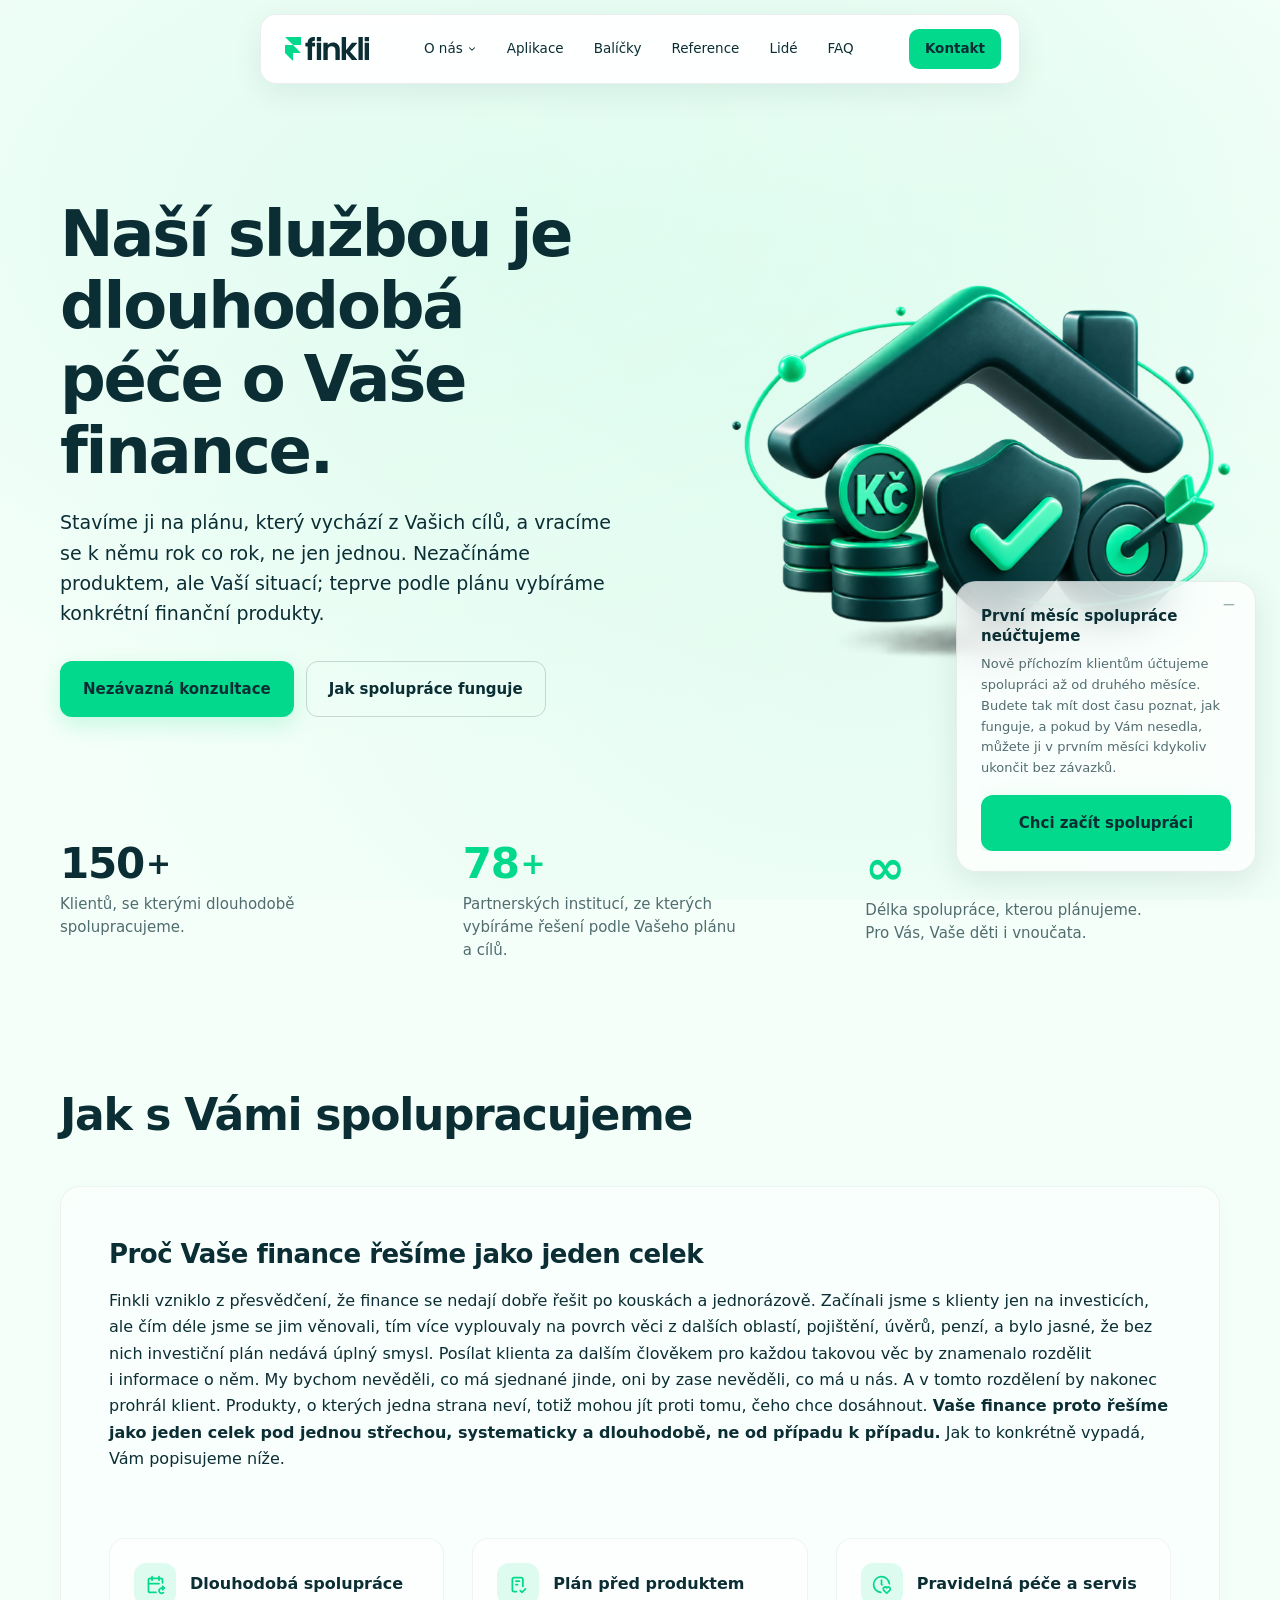
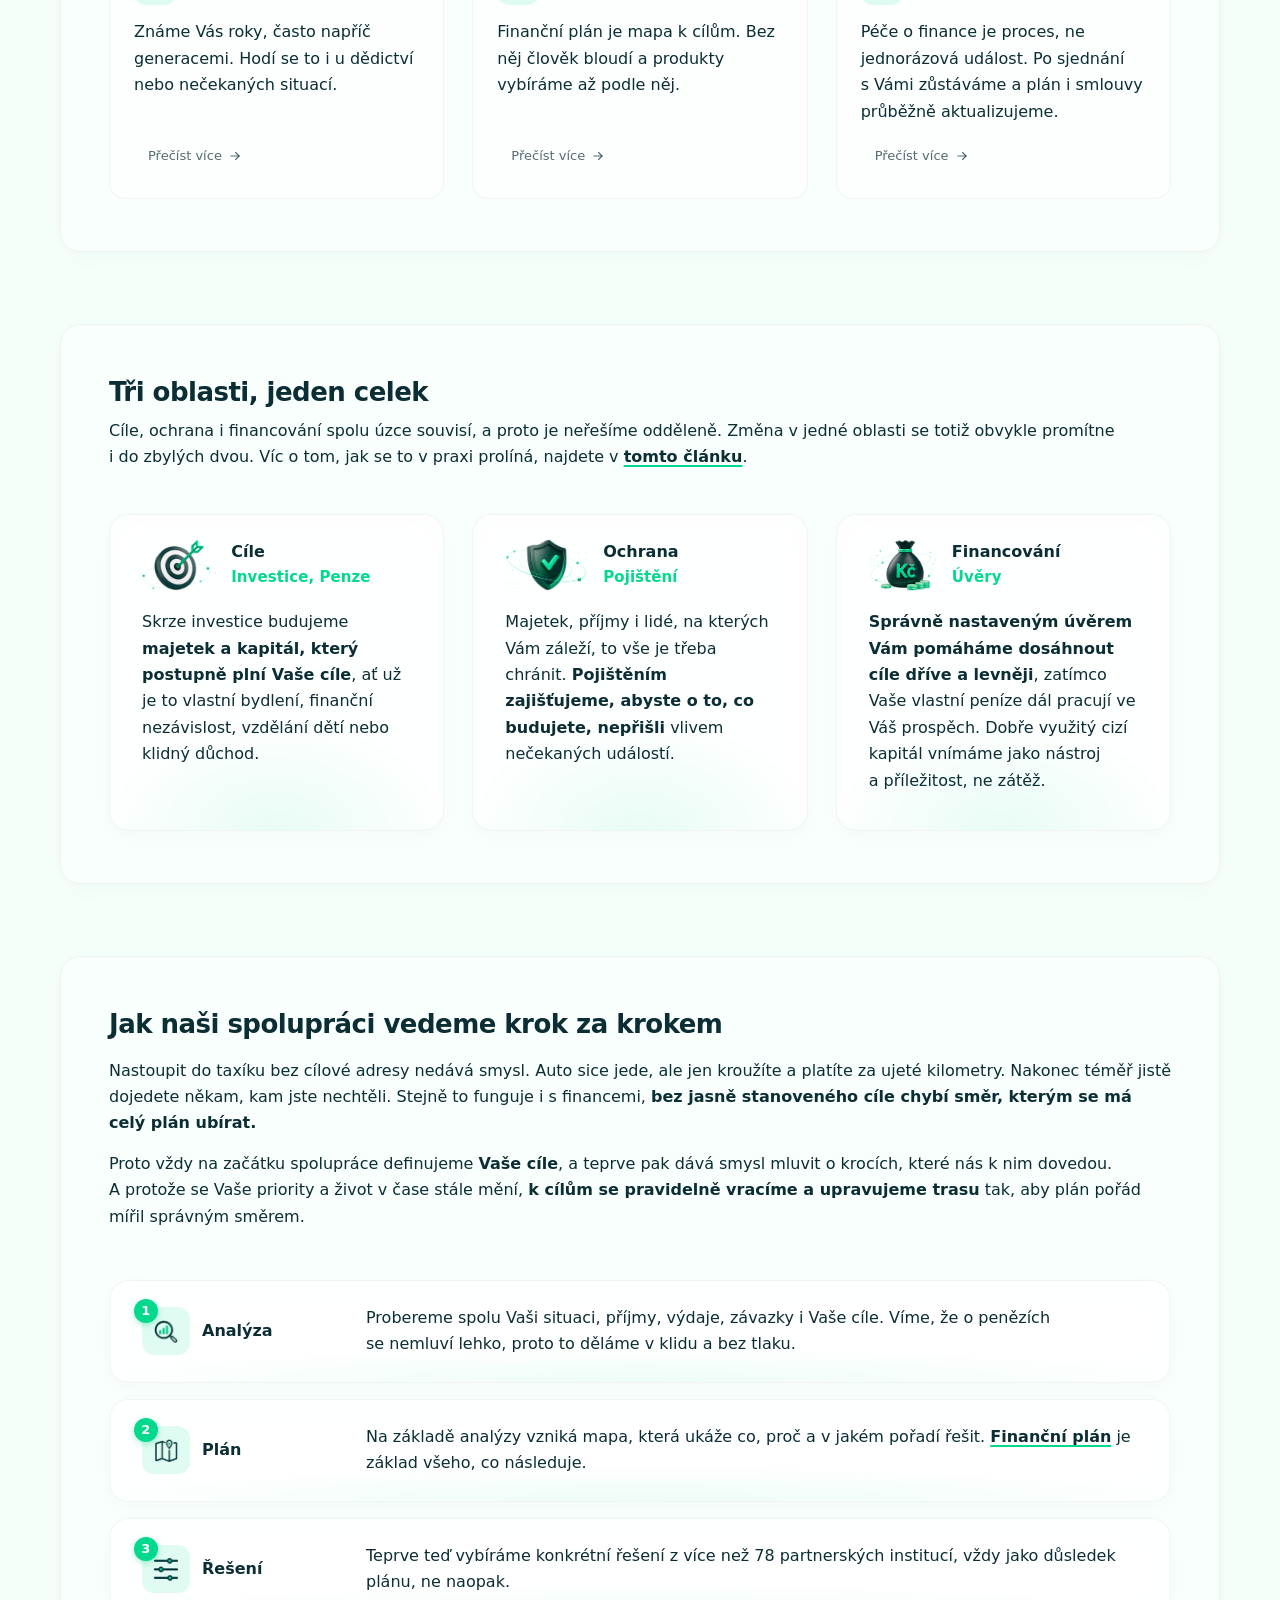
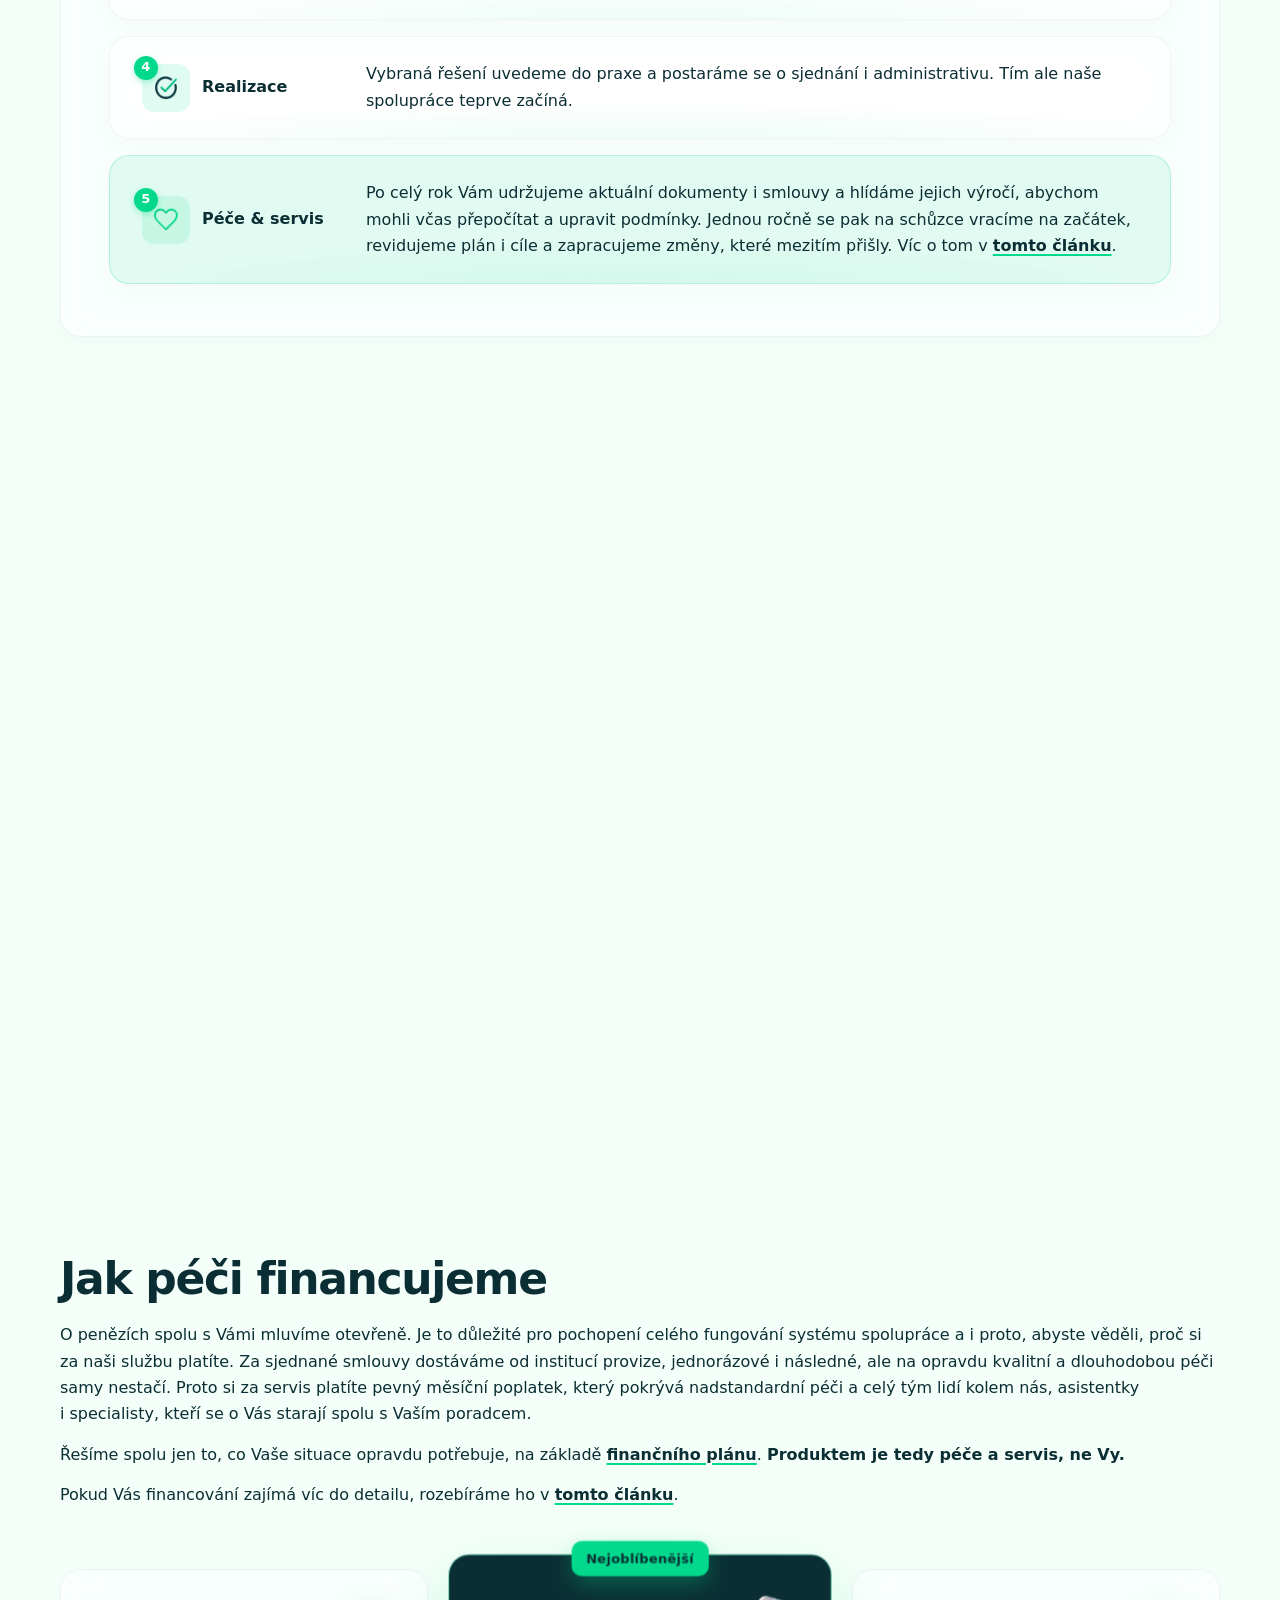
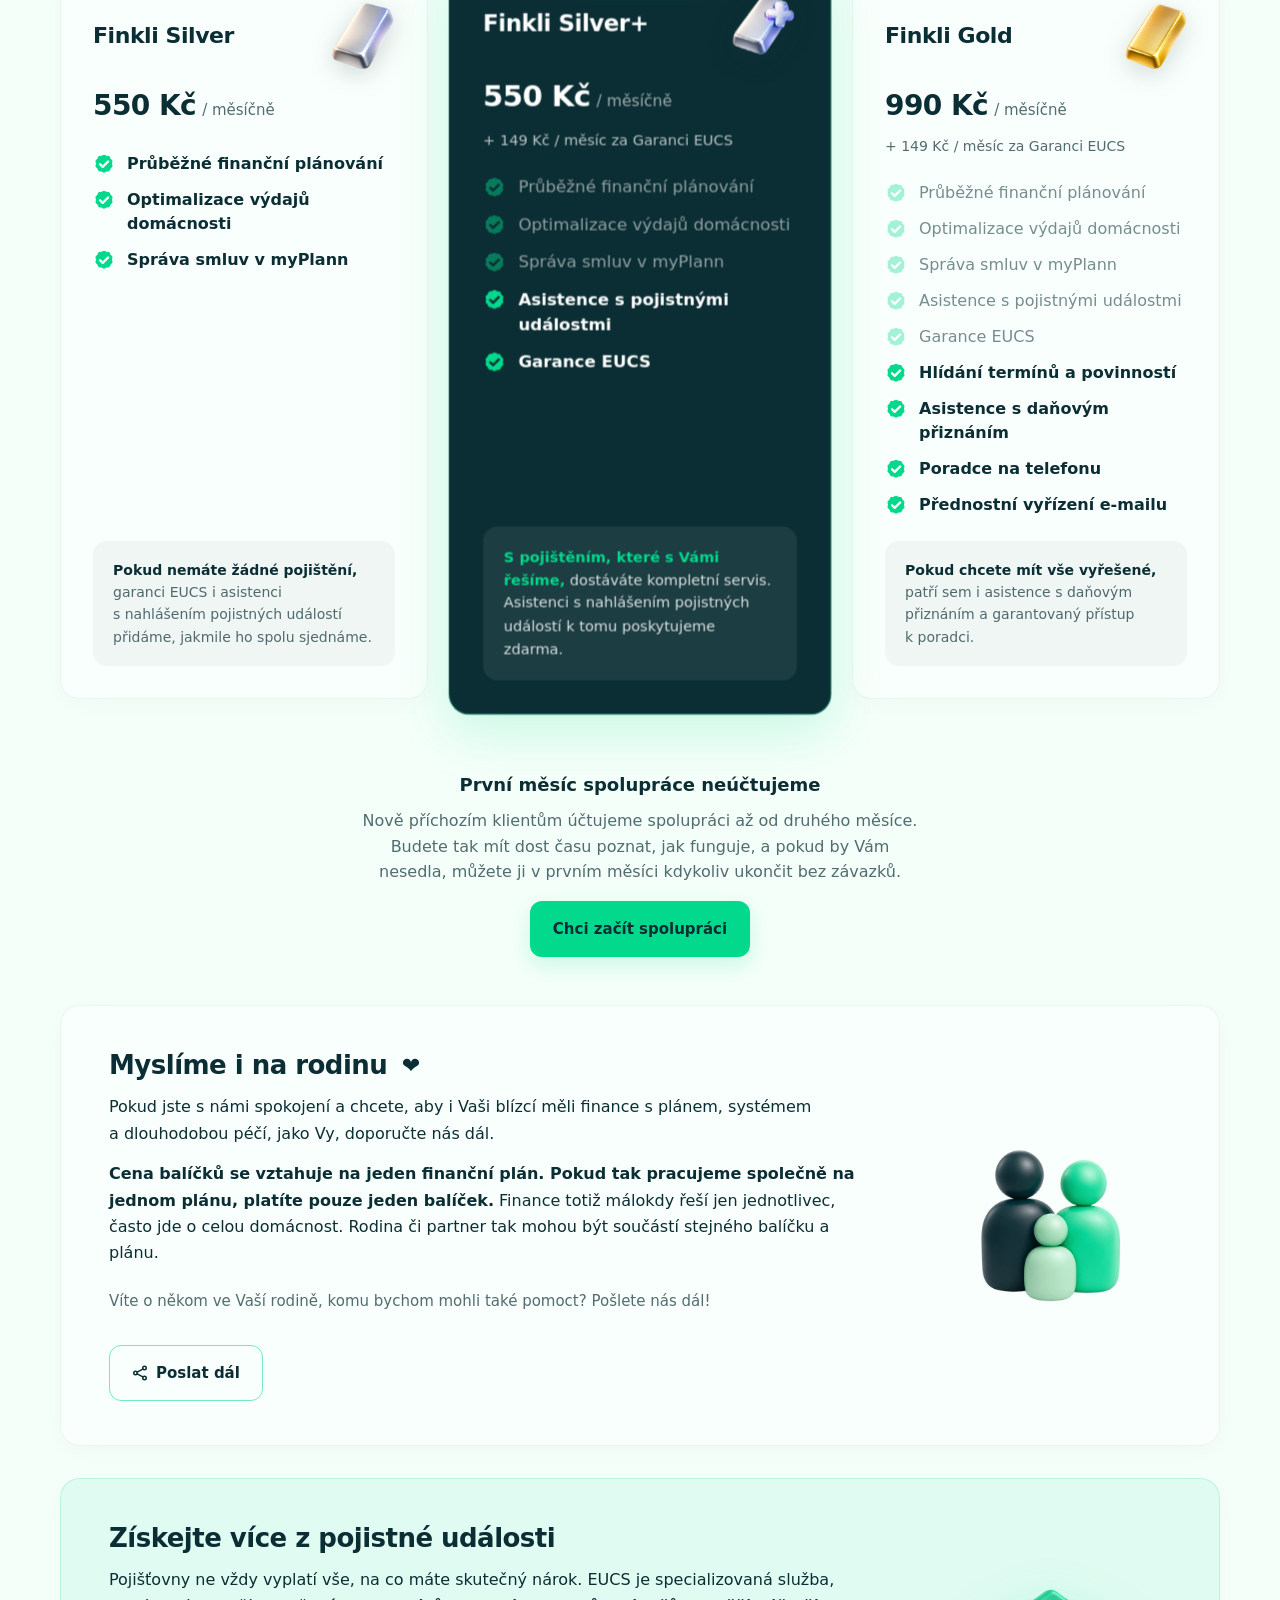
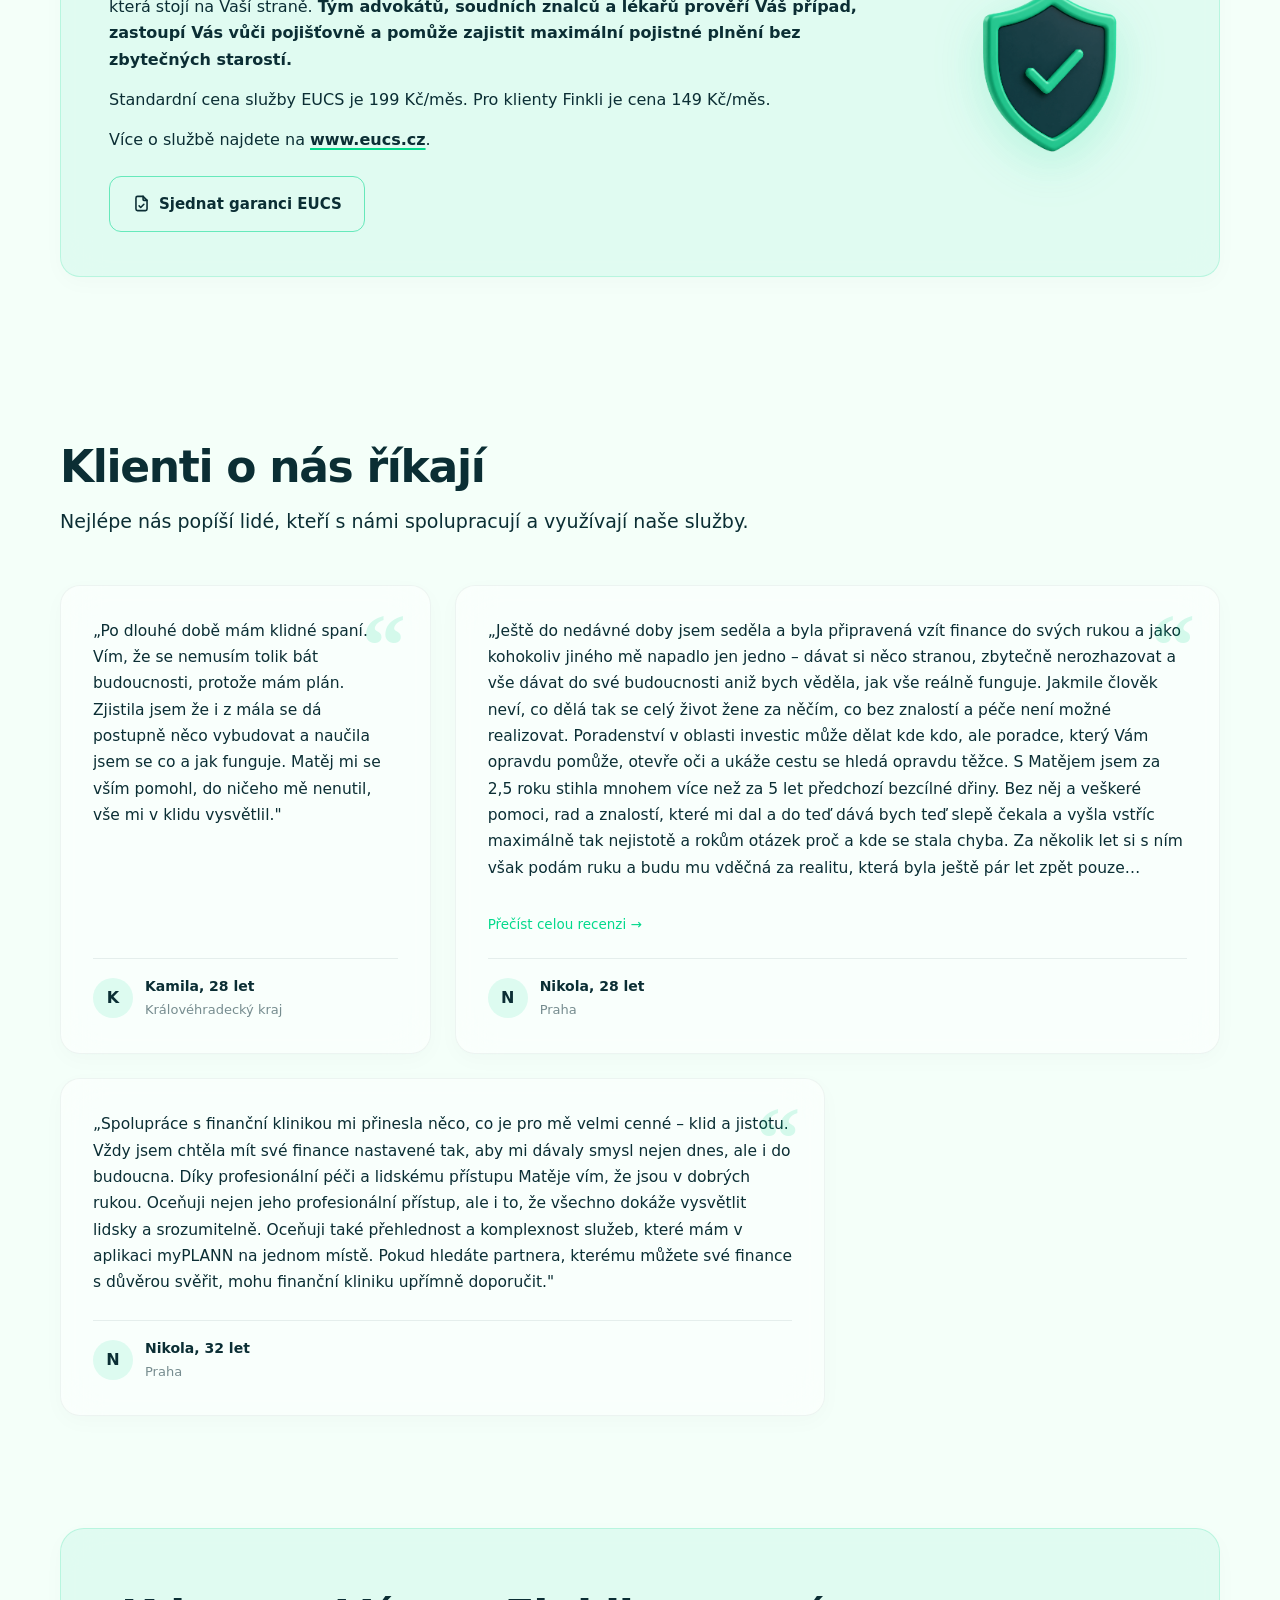
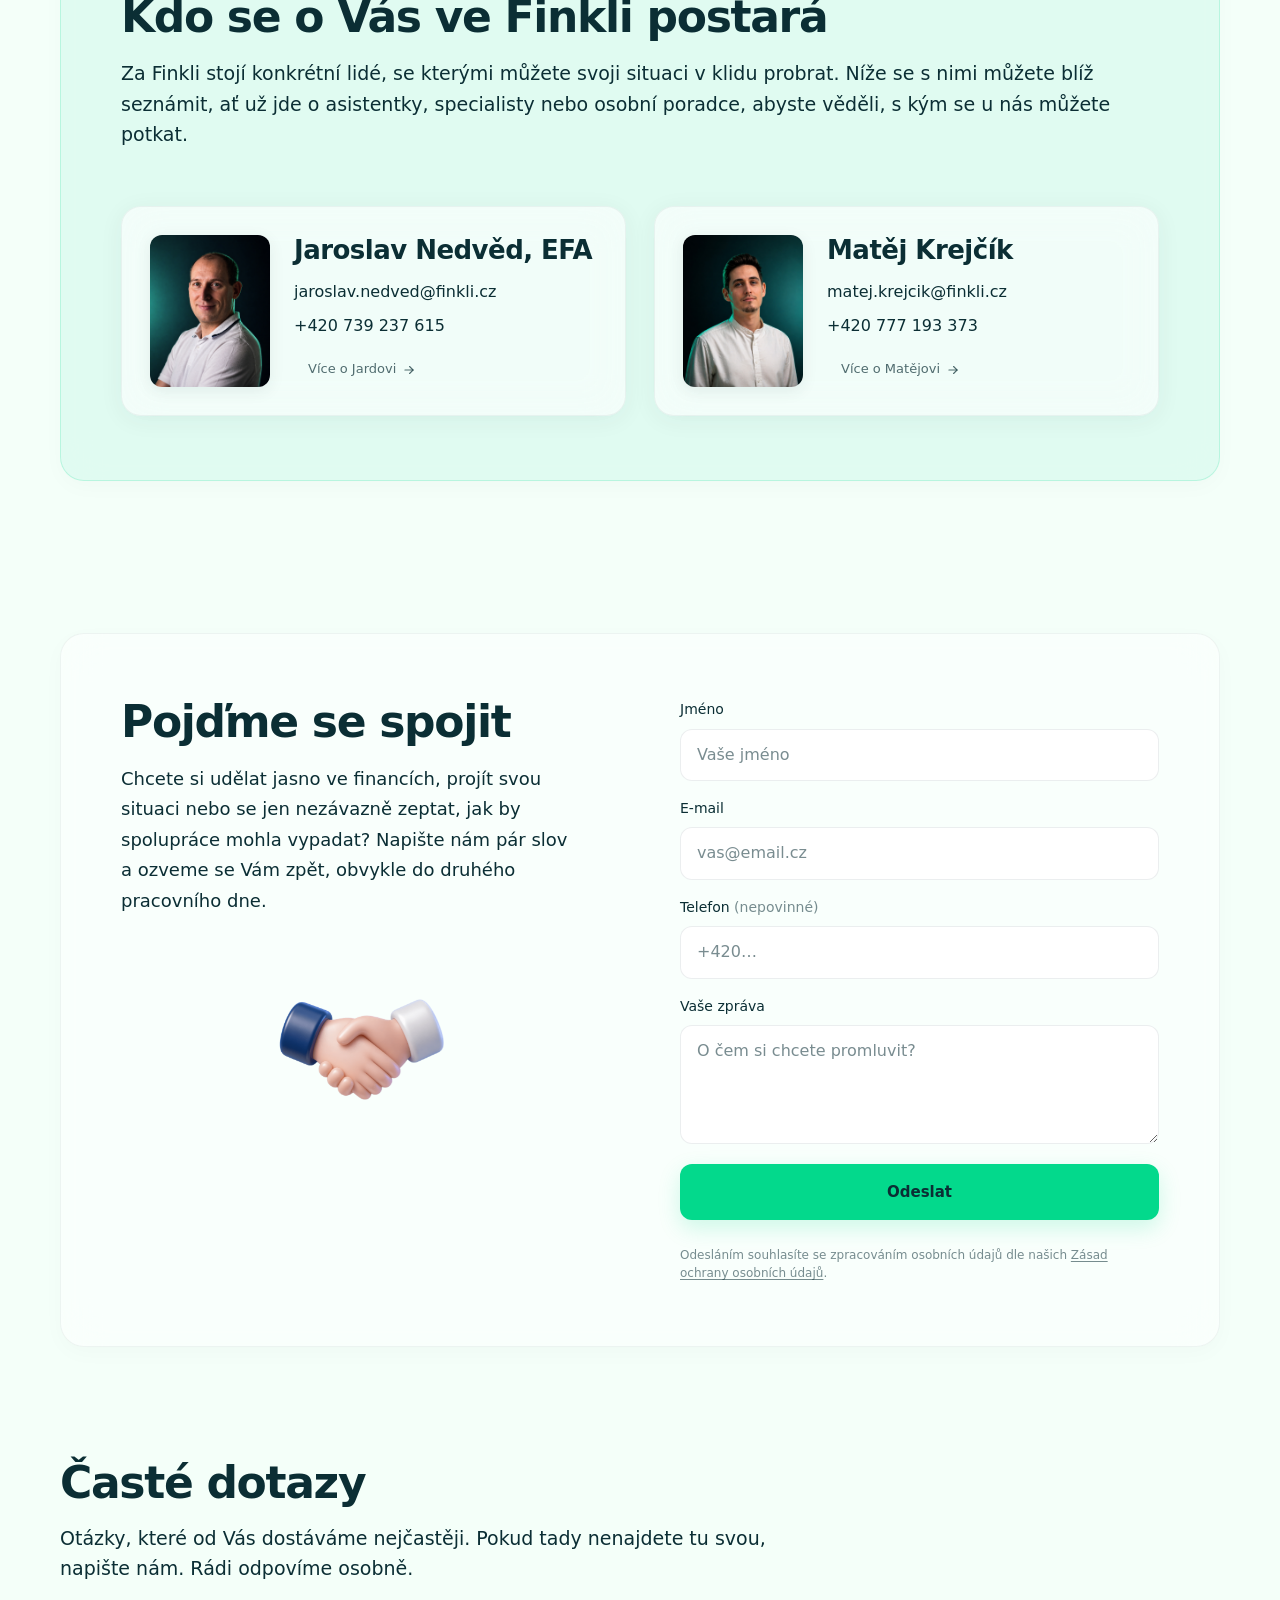
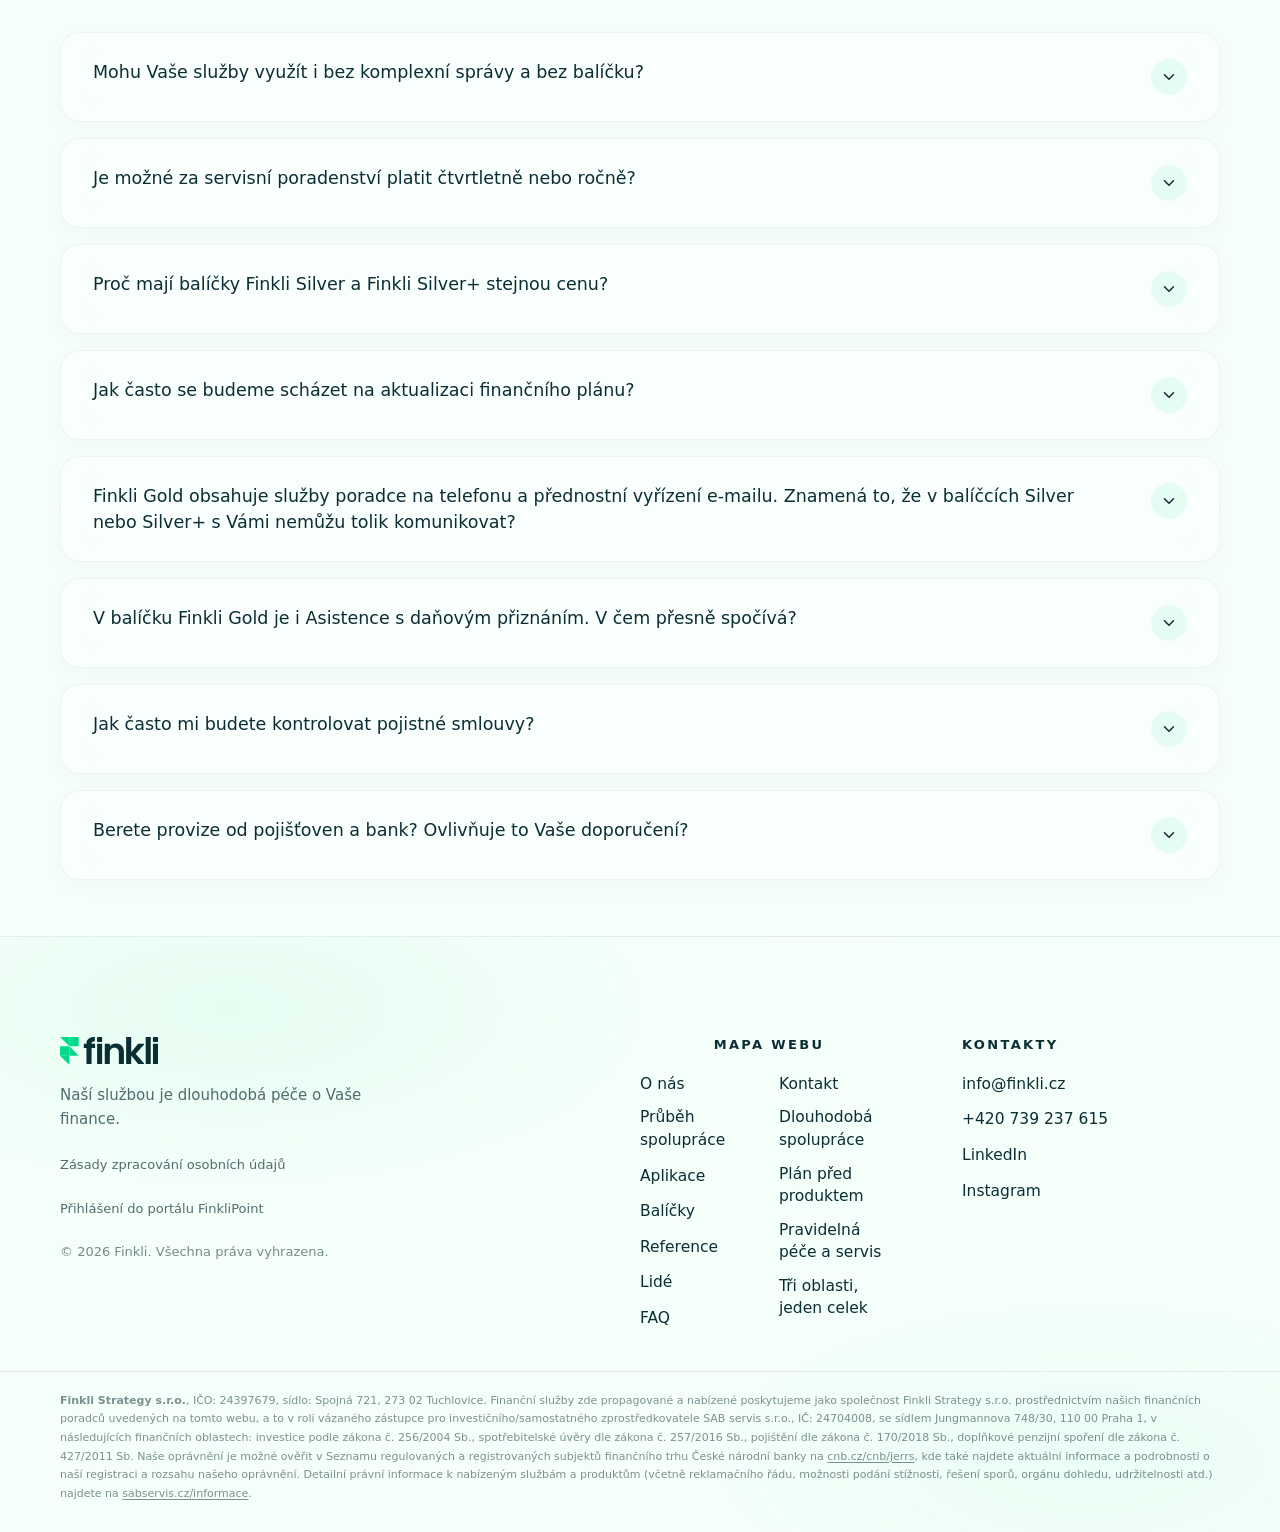
==== commit abbd6f1c: "Add files via upload" ====
--- a/index.html
+++ b/index.html
@@ -3,6 +3,46 @@
 <head>
   <meta charset="utf-8" />
   <meta name="viewport" content="width=device-width, initial-scale=1, viewport-fit=cover" />
+
+  <!-- Když se stránka otevře rovnou na kotvě (např. index.html#onas z tlačítka
+       "Zpět" na podstránkách pilířů), stránka se do doskočení na správné
+       místo drží schovaná (visibility: hidden nastavené hned, dřív než
+       cokoliv stihne vykreslit vršek stránky) — takže mizí i to bliknutí
+       vršku před sjetím dolů. Jakmile víme, že id existuje (DOMContentLoaded),
+       skočíme tam napřímo (bez animace) a stránku odkryjeme. Smooth scroll
+       pro běžné klikání na kotvy v rámci stránky (styles.css) zůstává beze
+       změny, obnoví se hned po odkrytí. -->
+  <script>
+    (function () {
+      var hash = window.location.hash;
+      if (!hash) return;
+      document.documentElement.style.visibility = 'hidden';
+      document.documentElement.style.scrollBehavior = 'auto';
+
+      var revealed = false;
+      function reveal() {
+        if (revealed) return;
+        revealed = true;
+        var target;
+        try { target = document.querySelector(hash); } catch (e) { target = null; }
+        if (target) target.scrollIntoView({ block: 'start' });
+        document.documentElement.style.visibility = '';
+        requestAnimationFrame(function () {
+          document.documentElement.style.scrollBehavior = '';
+        });
+      }
+
+      // Pojistka — kdyby se DOMContentLoaded z nějakého důvodu nespustilo,
+      // stránka se sama odkryje nejpozději po 1,5 s (nikdy nezůstane schovaná napořád).
+      setTimeout(reveal, 1500);
+
+      if (document.readyState === 'loading') {
+        document.addEventListener('DOMContentLoaded', reveal);
+      } else {
+        reveal();
+      }
+    })();
+  </script>
   <title>Finkli — finanční klinika</title>
   <meta name="title"       content="Finkli — finanční klinika" />
   <meta name="description" content="Finance postavené na plánu, systému a péči v čase. Partnersky, transparentně a dlouhodobě." />
@@ -49,7 +89,23 @@
       </a>
 
       <nav class="header__nav" aria-label="Hlavní">
-        <a href="#onas">Přístup</a>
+        <div class="header__nav-item">
+          <a href="#onas" class="header__nav-link">
+            O nás
+            <svg class="header__nav-chevron" width="10" height="10" viewBox="0 0 24 24" fill="none" stroke="currentColor" stroke-width="2.5" stroke-linecap="round" stroke-linejoin="round" aria-hidden="true">
+              <path d="M6 9l6 6 6-6" />
+            </svg>
+          </a>
+          <div class="header__dropdown">
+            <div class="header__dropdown__panel">
+              <a href="dlouhodoba-spoluprace.html">Dlouhodobá spolupráce</a>
+              <a href="plan-pred-produktem.html">Plán před produktem</a>
+              <a href="pravidelna-pece-a-servis.html">Pravidelná péče a servis</a>
+              <a href="tri-oblasti-jeden-celek.html">Tři oblasti, jeden celek</a>
+              <a href="#pristup">Průběh spolupráce</a>
+            </div>
+          </div>
+        </div>
         <a href="#aplikace">Aplikace</a>
         <a href="#balicky">Balíčky</a>
         <a href="#reference">Reference</a>
@@ -81,7 +137,23 @@
     </div>
 
     <nav class="mobile-menu__nav" aria-label="Mobilní">
-      <a href="#onas">Přístup</a>
+      <div class="mobile-menu__nav-item">
+        <div class="mobile-menu__nav-row">
+          <a href="#onas">O nás</a>
+          <button type="button" class="mobile-menu__nav-toggle" aria-expanded="false" aria-controls="mobile-onas-submenu" aria-label="Rozbalit pilíře spolupráce">
+            <svg class="mobile-menu__nav-chevron" width="18" height="18" viewBox="0 0 24 24" fill="none" stroke="currentColor" stroke-width="2" stroke-linecap="round" stroke-linejoin="round" aria-hidden="true">
+            <path d="M6 9l6 6 6-6" />
+          </svg>
+          </button>
+        </div>
+        <div class="mobile-menu__submenu" id="mobile-onas-submenu">
+          <a href="dlouhodoba-spoluprace.html" class="mobile-menu__subnav-link">Dlouhodobá spolupráce</a>
+          <a href="plan-pred-produktem.html" class="mobile-menu__subnav-link">Plán před produktem</a>
+          <a href="pravidelna-pece-a-servis.html" class="mobile-menu__subnav-link">Pravidelná péče a servis</a>
+          <a href="tri-oblasti-jeden-celek.html" class="mobile-menu__subnav-link">Tři oblasti, jeden celek</a>
+          <a href="#pristup" class="mobile-menu__subnav-link">Průběh spolupráce</a>
+        </div>
+      </div>
       <a href="#aplikace">Aplikace</a>
       <a href="#balicky">Balíčky</a>
       <a href="#lide">Lidé</a>
@@ -103,9 +175,9 @@
         <div class="hero__content">
           <div class="hero__left">
             <div class="hero__copy">
-              <h1 class="h1 hero__title">Přepisujeme zastaralá <br class="hero-br">pravidla finančního <br class="hero-br">poradenství.</h1>
+              <h1 class="h1 hero__title">Naší službou je dlouhodobá <br class="hero-br">péče o&nbsp;Vaše finance.</h1>
               <p class="hero__sub">
-                Finance vnímáme jako dlouhodobý proces postavený na strategii, systému a péči v čase, ne jednorázový prodej. Proto jsme tu pro Vás jako poradci, ne prodejci.
+                Stavíme ji na&nbsp;plánu, který vychází z&nbsp;Vašich cílů, a&nbsp;vracíme se k&nbsp;němu rok co rok, ne jen jednou. Nezačínáme produktem, ale Vaší situací; teprve podle plánu vybíráme konkrétní finanční produkty.
               </p>
             </div>
             <div class="hero__actions">
@@ -113,9 +185,9 @@
               <a href="#onas" class="btn btn--secondary">Jak spolupráce funguje</a>
             </div>
           </div>
-          <a href="#onas" class="hero__image-wrap">
-            <img src="assets/heroimage.png" alt="Jak ve Finkli přistupujeme ke klientům" class="hero__image" />
-          </a>
+          <div class="hero__visual">
+            <img src="assets/finklihero.png" alt="" class="hero__graphic" aria-hidden="true" />
+          </div>
         </div>
       </div>
 
@@ -127,13 +199,13 @@
               <div class="hero__trust-number-wrap">
                 <span class="hero__trust-number hero__trust-number--dark" data-target="150">0</span><span class="hero__trust-suffix hero__trust-suffix--dark">+</span>
               </div>
-              <p class="hero__trust-label">Spokojených klientů, kteří s&nbsp;námi dlouhodobě spolupracují.</p>
+              <p class="hero__trust-label">Klientů, se&nbsp;kterými dlouhodobě spolupracujeme.</p>
             </div>
             <div class="hero__trust-item">
               <div class="hero__trust-number-wrap">
-                <span class="hero__trust-number" data-target="70">0</span><span class="hero__trust-suffix">+</span>
+                <span class="hero__trust-number" data-target="78">0</span><span class="hero__trust-suffix">+</span>
               </div>
-              <p class="hero__trust-label">Partnerských institucí, ze&nbsp;kterých vybíráme to nejlepší pro&nbsp;Vaše cíle.</p>
+              <p class="hero__trust-label">Partnerských institucí, ze&nbsp;kterých vybíráme řešení podle Vašeho plánu a&nbsp;cílů.</p>
             </div>
             <div class="hero__trust-item">
               <div class="hero__trust-number-wrap">
@@ -154,7 +226,7 @@
     <div class="container">
 
       <div class="section__head">
-        <h2 class="h2 section__title">Jak ve Finkli s&nbsp;klienty spolupracujeme</h2>
+        <h2 class="h2 section__title">Jak s&nbsp;Vámi spolupracujeme</h2>
       </div>
 
       <!-- Merged card: Kdo jsme a co děláme — full container width, editorial 2-col -->
@@ -162,11 +234,11 @@
         <article class="coop-card coop-card--wide coop-card--no-icon">
           <div class="coop-card__left">
             <div class="coop-card__head">
-              <h3 class="h3 coop-card__title">Kdo jsme a&nbsp;co děláme</h3>
+              <h3 class="h3 coop-card__title">Proč Vaše finance řešíme jako&nbsp;jeden celek</h3>
             </div>
             <div class="coop-card__body">
               <p>
-                Finkli vzniklo z&nbsp;přesvědčení, že finance jsou příliš důležité na&nbsp;to, aby se řešily nahodile, nepravidelně, a&nbsp;že se dají dělat i&nbsp;jinak. Partnersky, čestně, transparentně a&nbsp;dlouhodobě. Nechtěli jsme být pouze prodejci produktů, ale skutečnými partnery pro Váš finanční život. <strong>Naším cílem je být Vaším dlouhodobým partnerem pro finanční život s&nbsp;přehledem, systémem a&nbsp;klidem.</strong>
+                Finkli vzniklo z&nbsp;přesvědčení, že finance se&nbsp;nedají dobře řešit po&nbsp;kouskách a&nbsp;jednorázově. Začínali jsme s&nbsp;klienty jen na&nbsp;investicích, ale čím déle jsme se jim věnovali, tím více vyplouvaly na&nbsp;povrch věci z&nbsp;dalších oblastí, pojištění, úvěrů, penzí, a&nbsp;bylo jasné, že bez nich investiční plán nedává úplný smysl. Posílat klienta za&nbsp;dalším člověkem pro&nbsp;každou takovou věc by znamenalo rozdělit i&nbsp;informace o&nbsp;něm. My bychom nevěděli, co má sjednané jinde, oni by zase nevěděli, co má u&nbsp;nás. A&nbsp;v&nbsp;tomto rozdělení by nakonec prohrál klient. Produkty, o&nbsp;kterých jedna strana neví, totiž mohou jít proti tomu, čeho chce dosáhnout. <strong>Vaše finance proto řešíme jako jeden celek pod jednou střechou, systematicky a&nbsp;dlouhodobě, ne od&nbsp;případu k&nbsp;případu.</strong> Jak to konkrétně vypadá, Vám popisujeme níže.
               </p>
             </div>
           </div>
@@ -175,116 +247,152 @@
           <div class="coop-pillars">
 
             <div class="coop-pillar">
-              <div class="coop-pillar__icon">
-                <svg width="24" height="24" viewBox="0 0 24 24" fill="none" stroke="currentColor" stroke-width="2" stroke-linecap="round" stroke-linejoin="round" aria-hidden="true">
-                  <path stroke="none" d="M0 0h24v24H0z" fill="none"/>
-                  <path d="M9 7m-4 0a4 4 0 1 0 8 0a4 4 0 1 0 -8 0" />
-                  <path d="M3 21v-2a4 4 0 0 1 4 -4h4a4 4 0 0 1 4 4v2" />
-                  <path d="M16 3.13a4 4 0 0 1 0 7.75" />
-                  <path d="M21 21v-2a4 4 0 0 0 -3 -3.85" />
-                </svg>
+              <div class="coop-pillar__head">
+                <div class="coop-pillar__icon">
+                  <svg width="24" height="24" viewBox="0 0 24 24" fill="none" stroke="currentColor" stroke-width="2" stroke-linecap="round" stroke-linejoin="round" aria-hidden="true">
+                    <path stroke="none" d="M0 0h24v24H0z" fill="none"/>
+                    <path d="M12.5 21h-6.5a2 2 0 0 1 -2 -2v-12a2 2 0 0 1 2 -2h12a2 2 0 0 1 2 2v3" />
+                    <path d="M16 3v4" />
+                    <path d="M8 3v4" />
+                    <path d="M4 11h12" />
+                    <path d="M20 14l2 2h-3" />
+                    <path d="M20 18l2 -2" />
+                    <path d="M19 16a3 3 0 1 0 2 5.236" />
+                  </svg>
+                </div>
+                <h4 class="coop-pillar__title">Dlouhodobá spolupráce</h4>
               </div>
-              <h4 class="coop-pillar__title">Dlouhodobá spolupráce</h4>
-              <p class="coop-pillar__text">Nejsme postavení na prodeji produktů, 
-                ale&nbsp;na dlouhodobém a transparentním partnerství.</p>
+              <p class="coop-pillar__text">Známe Vás roky, často napříč generacemi. Hodí se to i&nbsp;u&nbsp;dědictví nebo nečekaných situací.</p>
+              <a href="dlouhodoba-spoluprace.html" class="coop-pillar__more">
+                Přečíst více
+                <svg class="coop-pillar__more-icon" width="14" height="14" viewBox="0 0 24 24" fill="none" stroke="currentColor" stroke-width="2" stroke-linecap="round" stroke-linejoin="round" aria-hidden="true">
+                  <path d="M5 12h14" />
+                  <path d="M13 6l6 6-6 6" />
+                </svg>
+              </a>
             </div>
 
             <div class="coop-pillar">
-              <div class="coop-pillar__icon">
-                <svg width="24" height="24" viewBox="0 0 24 24" fill="none" stroke="currentColor" stroke-width="2" stroke-linecap="round" stroke-linejoin="round" aria-hidden="true">
-                  <path stroke="none" d="M0 0h24v24H0z" fill="none"/>
-                  <path d="M9 5h-2a2 2 0 0 0 -2 2v12a2 2 0 0 0 2 2h10a2 2 0 0 0 2 -2v-12a2 2 0 0 0 -2 -2h-2" />
-                  <path d="M9 3m0 2a2 2 0 0 1 2 -2h2a2 2 0 0 1 2 2v0a2 2 0 0 1 -2 2h-2a2 2 0 0 1 -2 -2z" />
-                  <path d="M9 12h6" />
-                  <path d="M9 16h6" />
-                </svg>
+              <div class="coop-pillar__head">
+                <div class="coop-pillar__icon">
+                  <svg width="24" height="24" viewBox="0 0 24 24" fill="none" stroke="currentColor" stroke-width="2" stroke-linecap="round" stroke-linejoin="round" aria-hidden="true">
+                    <path stroke="none" d="M0 0h24v24H0z" fill="none"/>
+                    <path d="M9.615 20h-2.615a2 2 0 0 1 -2 -2v-12a2 2 0 0 1 2 -2h8a2 2 0 0 1 2 2v8" />
+                    <path d="M14 19l2 2l4 -4" />
+                    <path d="M9 8h4" />
+                    <path d="M9 12h2" />
+                  </svg>
+                </div>
+                <h4 class="coop-pillar__title">Plán před produktem</h4>
               </div>
-              <h4 class="coop-pillar__title">Plán před produktem</h4>
-              <p class="coop-pillar__text">Začínáme pochopením Vaší situace jako celku. Teprve podle robustního plánu hledáme konkrétní řešení a produkty.</p>
+              <p class="coop-pillar__text">Finanční plán je mapa k&nbsp;cílům. Bez něj člověk bloudí a&nbsp;produkty vybíráme až podle něj.</p>
+              <a href="plan-pred-produktem.html" class="coop-pillar__more">
+                Přečíst více
+                <svg class="coop-pillar__more-icon" width="14" height="14" viewBox="0 0 24 24" fill="none" stroke="currentColor" stroke-width="2" stroke-linecap="round" stroke-linejoin="round" aria-hidden="true">
+                  <path d="M5 12h14" />
+                  <path d="M13 6l6 6-6 6" />
+                </svg>
+              </a>
             </div>
 
             <div class="coop-pillar">
-              <div class="coop-pillar__icon">
-                <svg width="24" height="24" viewBox="0 0 24 24" fill="none" stroke="currentColor" stroke-width="2" stroke-linecap="round" stroke-linejoin="round" aria-hidden="true">
-                  <path stroke="none" d="M0 0h24v24H0z" fill="none"/>
-                  <path d="M20 11a8.1 8.1 0 0 0 -15.5 -2m-.5 -4v4h4" />
-                  <path d="M4 13a8.1 8.1 0 0 0 15.5 2m.5 4v-4h-4" />
-                </svg>
+              <div class="coop-pillar__head">
+                <div class="coop-pillar__icon">
+                  <svg width="24" height="24" viewBox="0 0 24 24" fill="none" stroke="currentColor" stroke-width="2" stroke-linecap="round" stroke-linejoin="round" aria-hidden="true">
+                    <path stroke="none" d="M0 0h24v24H0z" fill="none"/>
+                    <path d="M20.956 11.107a9 9 0 1 0 -9.579 9.871" />
+                    <path d="M18 22l3.35 -3.284a2.143 2.143 0 0 0 .005 -3.071a2.242 2.242 0 0 0 -3.129 -.006l-.224 .22l-.223 -.22a2.242 2.242 0 0 0 -3.128 -.006a2.143 2.143 0 0 0 -.006 3.071l3.355 3.296" />
+                    <path d="M12 7v5l.5 .5" />
+                  </svg>
+                </div>
+                <h4 class="coop-pillar__title">Pravidelná péče a&nbsp;servis</h4>
               </div>
-              <h4 class="coop-pillar__title">Pravidelná péče a&nbsp;servis</h4>
-              <p class="coop-pillar__text">Péče o&nbsp;finance je proces, ne jednorázová událost. Po sjednání s&nbsp;Vámi zůstáváme a&nbsp;plán průběžně aktualizujeme.</p>
-            </div>
-
-          </div>
-
-          <!-- =AREAS-INSIDE-CARD= Tři oblasti embedded inside coop-card.
-               REVERT: cut from here to =AREAS-END= and paste back between
-               .coop-cards and .coop-cards--cycle, removing the extra indentation. -->
-        <!-- Sub-section: V jakých oblastech Vám pomáháme -->
-        <div class="subsection-head" id="oblasti">
-          <h3 class="h3 subsection-head__title">Tři oblasti, které propojujeme do&nbsp;jednoho celku</h3>
-        </div>
-
-        <div class="areas">
-
-          <article class="area-card">
-            <span class="area-card__number" aria-hidden="true">01</span>
-            <div class="area-card__icon">
-              <img src="assets/cile_icon.png" alt="" loading="lazy">
-            </div>
-            <h3 class="area-card__title">Přání a&nbsp;cíle</h3>
-            <div class="area-card__sub">Investice, Penze</div>
-            <div class="area-card__divider" aria-hidden="true"></div>
-            <p class="area-card__text">
-              Skrze investice budujeme <strong>majetek a&nbsp;kapitál, který postupně plní Vaše cíle a&nbsp;přání</strong>, ať už je to vlastní bydlení, finanční nezávislost nebo klidný důchod.
+              <p class="coop-pillar__text">Péče o&nbsp;finance je proces, ne jednorázová událost. Po sjednání s&nbsp;Vámi zůstáváme a&nbsp;plán i&nbsp;smlouvy průběžně aktualizujeme.</p>
+              <a href="pravidelna-pece-a-servis.html" class="coop-pillar__more">
+                Přečíst více
+                <svg class="coop-pillar__more-icon" width="14" height="14" viewBox="0 0 24 24" fill="none" stroke="currentColor" stroke-width="2" stroke-linecap="round" stroke-linejoin="round" aria-hidden="true">
+                  <path d="M5 12h14" />
+                  <path d="M13 6l6 6-6 6" />
+                </svg>
+              </a>
+            </div>
+
+          </div>
+
+        </article>
+      </div>
+
+      <!-- Tři oblasti — vlastní karta (dříve embedded uvnitř "Kdo jsme" karty).
+           id="oblasti" je scroll target; .coop-card--wide .subsection-head/.areas/.areas-summary
+           grid-column overrides ve styles.css teď platí pro tuto samostatnou kartu. -->
+      <div class="coop-cards">
+        <article class="coop-card coop-card--wide coop-card--no-icon">
+
+          <!-- Sub-section: V jakých oblastech Vám pomáháme -->
+          <div class="subsection-head" id="oblasti">
+            <h3 class="h3 subsection-head__title">Tři oblasti, jeden celek</h3>
+            <p class="subsection-head__lead">
+              Cíle, ochrana i&nbsp;financování spolu úzce souvisí, a&nbsp;proto je&nbsp;neřešíme odděleně. Změna v&nbsp;jedné oblasti se totiž obvykle promítne i&nbsp;do&nbsp;zbylých dvou. Víc o&nbsp;tom, jak se to v&nbsp;praxi prolíná, najdete v&nbsp;<a href="tri-oblasti-jeden-celek.html" class="subsection-head__link">tomto článku</a>.
             </p>
-          </article>
-
-          <article class="area-card">
-            <span class="area-card__number" aria-hidden="true">02</span>
-            <div class="area-card__icon">
-              <img src="assets/pojisteni_icon.png" alt="" loading="lazy">
-            </div>
-            <h3 class="area-card__title">Ochrana</h3>
-            <div class="area-card__sub">Pojištění</div>
-            <div class="area-card__divider" aria-hidden="true"></div>
-            <p class="area-card__text">
-              Majetek, příjmy i&nbsp;lidé, na&nbsp;kterých Vám záleží, to vše je třeba chránit. <strong>Pojištění zajišťuje, abyste o&nbsp;to, co budujete, nepřišli</strong> vlivem neočekávaných událostí.
-            </p>
-          </article>
-
-          <article class="area-card">
-            <span class="area-card__number" aria-hidden="true">03</span>
-            <div class="area-card__icon">
-              <img src="assets/uvery_icon.png" alt="" loading="lazy">
-            </div>
-            <h3 class="area-card__title">Financování</h3>
-            <div class="area-card__sub">Úvěry</div>
-            <div class="area-card__divider" aria-hidden="true"></div>
-            <p class="area-card__text">
-              <strong>Správně nastavený úvěr umožňuje dosáhnout cíle dříve</strong>, zatímco Vaše vlastní peníze dál pracují ve Váš prospěch. Cizí kapitál jako nástroj, ne jako zátěž.
-            </p>
-          </article>
-
-        </div>
-
-        <!-- Areas summary — spans the 3 area cards above. Compass icon (left) +
-             connecting message (right). Glass strip pattern; reuses .family-note
-             rhythm (icon-scale on hover, no card scale). -->
-        <aside class="areas-summary">
-          <div class="areas-summary__icon-wrap">
-            <img src="assets/kompas.png" alt="" class="areas-summary__icon" loading="lazy">
-          </div>
-          <p class="areas-summary__text">
-            Propojujeme tyto tři oblasti do jednoho celku, aby Vaše finance měly <strong class="areas-summary__highlight">směr, ochranu a&nbsp;sílu&nbsp;růst</strong>.
-          </p>
-        </aside>
-          <!-- =AREAS-END= -->
+          </div>
+
+          <div class="areas">
+
+            <!-- ZKOUŠKA — ikonka+nadpis vlevo, text vpravo (jen >=768px, viz styles.css).
+                 Snadno vrátit zpět: obalit .area-card__icon/__title/__sub zpátky bez
+                 .area-card__left wrapperu a vrátit .area-card__divider. -->
+            <article class="area-card">
+              <div class="area-card__left">
+                <div class="area-card__icon">
+                  <img src="assets/cile_icon.png" alt="" loading="lazy">
+                </div>
+                <div class="area-card__heading">
+                  <h3 class="area-card__title">Cíle</h3>
+                  <div class="area-card__sub">Investice, Penze</div>
+                </div>
+              </div>
+              <div class="area-card__divider" aria-hidden="true"></div>
+              <p class="area-card__text">
+                Skrze investice budujeme <strong>majetek a&nbsp;kapitál, který postupně plní Vaše cíle</strong>, ať už je to vlastní bydlení, finanční nezávislost, vzdělání dětí nebo klidný důchod.
+              </p>
+            </article>
+
+            <article class="area-card">
+              <div class="area-card__left">
+                <div class="area-card__icon">
+                  <img src="assets/pojisteni_icon.png" alt="" loading="lazy">
+                </div>
+                <div class="area-card__heading">
+                  <h3 class="area-card__title">Ochrana</h3>
+                  <div class="area-card__sub">Pojištění</div>
+                </div>
+              </div>
+              <div class="area-card__divider" aria-hidden="true"></div>
+              <p class="area-card__text">
+                Majetek, příjmy i&nbsp;lidé, na&nbsp;kterých Vám záleží, to vše je třeba chránit. <strong>Pojištěním zajišťujeme, abyste o&nbsp;to, co budujete, nepřišli</strong> vlivem nečekaných událostí.
+              </p>
+            </article>
+
+            <article class="area-card">
+              <div class="area-card__left">
+                <div class="area-card__icon">
+                  <img src="assets/uvery_icon.png" alt="" loading="lazy">
+                </div>
+                <div class="area-card__heading">
+                  <h3 class="area-card__title">Financování</h3>
+                  <div class="area-card__sub">Úvěry</div>
+                </div>
+              </div>
+              <div class="area-card__divider" aria-hidden="true"></div>
+              <p class="area-card__text">
+                <strong>Správně nastaveným úvěrem Vám pomáháme dosáhnout cíle dříve a&nbsp;levněji</strong>, zatímco Vaše vlastní peníze dál pracují ve Váš prospěch. Dobře využitý cizí kapitál vnímáme jako nástroj a&nbsp;příležitost, ne zátěž.
+              </p>
+            </article>
+
+          </div>
 
         </article>
       </div>
-
-
 
       <!-- Sub-section: Kde jiní končí, my pokračujeme — wide coop-card with
            time icon (left column) + body text + embedded cycle diagram below.
@@ -293,14 +401,14 @@
         <article class="coop-card coop-card--wide coop-card--no-icon">
           <div class="coop-card__left">
             <div class="coop-card__head">
-              <h3 class="h3 coop-card__title">Kde jiní končí, my pokračujeme</h3>
+              <h3 class="h3 coop-card__title">Jak naši spolupráci vedeme krok za&nbsp;krokem</h3>
             </div>
             <div class="coop-card__body">
             <p>
-              U&nbsp;běžného poradenství spolupráce často začíná výběrem produktu a&nbsp;končí jeho sjednáním. <strong>Jenže bez následné péče se plán časem odpojí od&nbsp;reality. Změní se příjmy, rodina, bydlení, cíle i&nbsp;priority.</strong>
+              Nastoupit do&nbsp;taxíku bez cílové adresy nedává smysl. Auto sice jede, ale jen kroužíte a&nbsp;platíte za&nbsp;ujeté kilometry. Nakonec téměř jistě dojedete někam, kam jste nechtěli. Stejně to funguje i&nbsp;s&nbsp;financemi, <strong>bez jasně stanoveného cíle chybí směr, kterým se má celý plán ubírat.</strong>
             </p>
             <p>
-              Ve&nbsp;Finkli přidáváme krok, který podle nás dává celé spolupráci smysl: <strong>dlouhodobou péči a&nbsp;servis.</strong> Díky ní se k&nbsp;plánu pravidelně vracíme, aktualizujeme ho a&nbsp;znovu navazujeme na&nbsp;to, co je právě důležité. Proces se tím uzavírá a&nbsp;finance nezůstávají jen u&nbsp;jednorázového rozhodnutí.
+              Proto vždy na&nbsp;začátku spolupráce definujeme <strong>Vaše cíle</strong>, a&nbsp;teprve pak dává smysl mluvit o&nbsp;krocích, které nás k&nbsp;nim dovedou. A&nbsp;protože se Vaše priority a&nbsp;život v&nbsp;čase stále mění, <strong>k&nbsp;cílům se pravidelně vracíme a&nbsp;upravujeme trasu</strong> tak, aby plán pořád mířil správným směrem.
             </p>
             </div>
           </div>
@@ -316,13 +424,13 @@
                  texts inside the SVG become unreadable, so we render the
                  list version below (.cycle-steps) instead. -->
             <figure class="cycle-figure cycle-figure--hidden"
-                    aria-label="Cyklus spolupráce s klientem — 5 kroků (Analýza, Plán, Výběr produktu, Realizace, Péče a servis) s návratem od péče zpět k analýze">
+                    aria-label="Cyklus spolupráce s klientem — 5 kroků (Analýza, Plán, Řešení, Realizace, Péče a servis) s návratem od péče zpět k analýze">
               <img src="assets/kolecko-outline.svg" alt="" class="cycle-figure__svg" loading="lazy">
 
               <div class="cycle-figure__hotspots" aria-hidden="true">
                 <span class="cycle-hotspot" style="--x: 50.6%;  --y: 4.8%;"></span>  <!-- 1. Analýza -->
                 <span class="cycle-hotspot" style="--x: 80.1%;  --y: 33.7%;"></span> <!-- 2. Plán -->
-                <span class="cycle-hotspot" style="--x: 70.9%;  --y: 77.4%;"></span> <!-- 3. Výběr produktu -->
+                <span class="cycle-hotspot" style="--x: 70.9%;  --y: 77.4%;"></span> <!-- 3. Řešení -->
                 <span class="cycle-hotspot" style="--x: 28.8%;  --y: 77.2%;"></span> <!-- 4. Realizace -->
                 <span class="cycle-hotspot" style="--x: 19.9%;  --y: 33.8%;"></span> <!-- 5. Péče & servis -->
               </div>
@@ -337,43 +445,69 @@
               <div class="cycle-bento__row">
 
                 <article class="cycle-bento__cell">
-                  <div class="cycle-bento__num">1</div>
-                  <img src="assets/analyza_icon.png" alt="" class="cycle-bento__icon" loading="lazy">
-                  <h4 class="cycle-bento__title">Analýza</h4>
-                  <p class="cycle-bento__text">Podíváme se na Vaši finanční situaci jako celek, příjmy, výdaje, závazky, cíle. Bez analýzy nelze dobře plánovat.</p>
+                  <div class="cycle-bento__head">
+                    <div class="cycle-bento__icon-wrap">
+                      <img src="assets/analyza_icon.png" alt="" class="cycle-bento__icon" loading="lazy">
+                      <div class="cycle-bento__num">1</div>
+                    </div>
+                    <h4 class="cycle-bento__title">Analýza</h4>
+                  </div>
+                  <p class="cycle-bento__text">Probereme spolu Vaši situaci, příjmy, výdaje, závazky i&nbsp;Vaše cíle. Víme, že o&nbsp;penězích se&nbsp;nemluví lehko, proto to děláme v&nbsp;klidu a&nbsp;bez tlaku.</p>
                 </article>
 
                 <article class="cycle-bento__cell">
-                  <div class="cycle-bento__num">2</div>
-                  <img src="assets/plan_icon.png" alt="" class="cycle-bento__icon" loading="lazy">
-                  <h4 class="cycle-bento__title">Plán</h4>
-                  <p class="cycle-bento__text">Na základě analýzy vzniká mapa: co, proč a&nbsp;v&nbsp;jakém pořadí řešit. Finanční plán je základ všeho, co následuje.</p>
+                  <div class="cycle-bento__head">
+                    <div class="cycle-bento__icon-wrap">
+                      <img src="assets/plan_icon.png" alt="" class="cycle-bento__icon" loading="lazy">
+                      <div class="cycle-bento__num">2</div>
+                    </div>
+                    <h4 class="cycle-bento__title">Plán</h4>
+                  </div>
+                  <p class="cycle-bento__text">Na základě analýzy vzniká mapa, která ukáže co, proč a&nbsp;v&nbsp;jakém pořadí řešit. <a href="plan-pred-produktem.html" class="cycle-bento__link">Finanční plán</a> je základ všeho, co následuje.</p>
                 </article>
 
                 <article class="cycle-bento__cell">
-                  <div class="cycle-bento__num">3</div>
-                  <img src="assets/nastaveni_icon.png" alt="" class="cycle-bento__icon" loading="lazy">
-                  <h4 class="cycle-bento__title">Výběr produktu</h4>
-                  <p class="cycle-bento__text">Teprve teď přicházejí konkrétní produkty a&nbsp;nástroje. Vybíráme je jako důsledek plánu, nikdy ne jako výchozí bod.</p>
+                  <div class="cycle-bento__head">
+                    <div class="cycle-bento__icon-wrap">
+                      <img src="assets/nastaveni_icon.png" alt="" class="cycle-bento__icon" loading="lazy">
+                      <div class="cycle-bento__num">3</div>
+                    </div>
+                    <h4 class="cycle-bento__title">Řešení</h4>
+                  </div>
+                  <p class="cycle-bento__text">Teprve teď vybíráme konkrétní řešení z&nbsp;více než 78&nbsp;partnerských institucí, vždy jako důsledek plánu, ne&nbsp;naopak.</p>
                 </article>
 
                 <article class="cycle-bento__cell">
-                  <div class="cycle-bento__num">4</div>
-                  <img src="assets/realizace_icon.png" alt="" class="cycle-bento__icon" loading="lazy">
-                  <h4 class="cycle-bento__title">Realizace</h4>
-                  <p class="cycle-bento__text">Vybraná řešení uvedeme do praxe. Postaráme se o&nbsp;veškeré sjednání a&nbsp;administrativu za&nbsp;Vás.</p>
+                  <div class="cycle-bento__head">
+                    <div class="cycle-bento__icon-wrap">
+                      <img src="assets/realizace_icon.png" alt="" class="cycle-bento__icon" loading="lazy">
+                      <div class="cycle-bento__num">4</div>
+                    </div>
+                    <h4 class="cycle-bento__title">Realizace</h4>
+                  </div>
+                  <p class="cycle-bento__text">Vybraná řešení uvedeme do praxe a&nbsp;postaráme se o&nbsp;sjednání i&nbsp;administrativu. Tím ale naše spolupráce teprve začíná.</p>
                 </article>
 
               </div><!-- /.cycle-bento__row -->
 
-              <article class="cycle-bento__cell cycle-bento__cell--accent">
-                <div class="cycle-bento__num">5</div>
-                <div class="cycle-bento__accent-header">
+              <!-- Šipky uzavírající smyčku: Realizace → Péče a servis → zpět k Analýze.
+                   Vidět jen od 768px, kdy je karta 5 vycentrovaná přes 2 sloupce (viz CSS). -->
+              <div class="cycle-bento__arrows" aria-hidden="true">
+                <svg class="cycle-bento__arrows-svg">
+                  <path class="cycle-bento__arrow cycle-bento__arrow--right" fill="none" stroke="var(--brand-green)" stroke-width="2.5" stroke-linecap="round" stroke-linejoin="round" />
+                  <path class="cycle-bento__arrow cycle-bento__arrow--left" fill="none" stroke="var(--brand-green)" stroke-width="2.5" stroke-linecap="round" stroke-linejoin="round" />
+                </svg>
+              </div>
+
+              <article class="cycle-bento__cell cycle-bento__cell--wide">
+                <div class="cycle-bento__head">
+                  <div class="cycle-bento__icon-wrap">
+                    <img src="assets/pece_icon.png" alt="" class="cycle-bento__icon" loading="lazy">
+                    <div class="cycle-bento__num">5</div>
+                  </div>
                   <h4 class="cycle-bento__title">Péče &amp;&nbsp;servis</h4>
-                  <img src="assets/pece_icon.png" alt="" class="cycle-bento__icon" loading="lazy">
                 </div>
-                <p class="cycle-bento__text">Pravidelně kontrolujeme vývoj Vaší situace a&nbsp;upravujeme plán podle reality. Váš plán žije a&nbsp;přináší výsledky v&nbsp;čase.</p>
-                <p class="cycle-bento__loop"><span class="cycle-bento__loop-icon" aria-hidden="true">↻</span> Cyklus se uzavírá péčí a&nbsp;vrací se zpět k&nbsp;analýze</p>
+                <p class="cycle-bento__text">Po&nbsp;celý rok Vám udržujeme aktuální dokumenty i&nbsp;smlouvy a&nbsp;hlídáme jejich výročí, abychom mohli včas přepočítat a&nbsp;upravit podmínky. Jednou ročně se pak na&nbsp;schůzce vracíme na&nbsp;začátek, revidujeme plán i&nbsp;cíle a&nbsp;zapracujeme změny, které mezitím přišly. Víc o&nbsp;tom v&nbsp;<a href="pravidelna-pece-a-servis.html" class="cycle-bento__link">tomto článku</a>.</p>
               </article>
 
             </div><!-- /.cycle-bento -->
@@ -385,64 +519,58 @@
                  5 → loop dashed green (cycle closes, returns to analýza). -->
             <ol class="cycle-steps" aria-label="Cyklus spolupráce v 5 krocích">
               <li class="cycle-steps__item">
-                <div class="cycle-steps__head">
-                  <span class="cycle-steps__num">1</span>
-                  <img src="assets/analyza_icon.png" alt="" class="cycle-steps__icon" loading="lazy">
-                </div>
-                <h4 class="cycle-steps__title">Analýza</h4>
-                <p class="cycle-steps__text">Podíváme se na Vaši finanční situaci jako celek — příjmy, výdaje, závazky, cíle. Bez analýzy nelze dobře plánovat.</p>
+                <span class="cycle-steps__num">1</span>
+                  <div class="cycle-steps__head">
+                    <img src="assets/analyza_icon.png" alt="" class="cycle-steps__icon" loading="lazy">
+                    <h4 class="cycle-steps__title">Analýza</h4>
+                  </div>
+                <p class="cycle-steps__text">Probereme spolu Vaši situaci, příjmy, výdaje, závazky i&nbsp;Vaše cíle. Víme, že o&nbsp;penězích se&nbsp;nemluví lehko, proto to děláme v&nbsp;klidu a&nbsp;bez tlaku.</p>
               </li>
 
               <li class="cycle-steps__connector" aria-hidden="true"><svg xmlns="http://www.w3.org/2000/svg" width="24" height="24" viewBox="0 0 24 24" fill="none" stroke="currentColor" stroke-width="2" stroke-linecap="round" stroke-linejoin="round"><path stroke="none" d="M0 0h24v24H0z" fill="none"/><path d="M12 5l0 14"/><path d="M16 15l-4 4"/><path d="M8 15l4 4"/></svg></li>
 
               <li class="cycle-steps__item">
-                <div class="cycle-steps__head">
-                  <span class="cycle-steps__num">2</span>
-                  <img src="assets/plan_icon.png" alt="" class="cycle-steps__icon" loading="lazy">
-                </div>
-                <h4 class="cycle-steps__title">Plán</h4>
-                <p class="cycle-steps__text">Na základě analýzy vzniká mapa: co, proč a&nbsp;v&nbsp;jakém pořadí řešit. Finanční plán je základ všeho, co následuje.</p>
+                <span class="cycle-steps__num">2</span>
+                  <div class="cycle-steps__head">
+                    <img src="assets/plan_icon.png" alt="" class="cycle-steps__icon" loading="lazy">
+                    <h4 class="cycle-steps__title">Plán</h4>
+                  </div>
+                <p class="cycle-steps__text">Na základě analýzy vzniká mapa, která ukáže, co, proč a&nbsp;v&nbsp;jakém pořadí řešit. <a href="plan-pred-produktem.html" class="cycle-bento__link">Finanční plán</a> je základ všeho, co&nbsp;následuje.</p>
               </li>
 
               <li class="cycle-steps__connector" aria-hidden="true"><svg xmlns="http://www.w3.org/2000/svg" width="24" height="24" viewBox="0 0 24 24" fill="none" stroke="currentColor" stroke-width="2" stroke-linecap="round" stroke-linejoin="round"><path stroke="none" d="M0 0h24v24H0z" fill="none"/><path d="M12 5l0 14"/><path d="M16 15l-4 4"/><path d="M8 15l4 4"/></svg></li>
 
               <li class="cycle-steps__item">
-                <div class="cycle-steps__head">
-                  <span class="cycle-steps__num">3</span>
-                  <img src="assets/nastaveni_icon.png" alt="" class="cycle-steps__icon" loading="lazy">
-                </div>
-                <h4 class="cycle-steps__title">Výběr produktu</h4>
-                <p class="cycle-steps__text">Teprve teď přicházejí konkrétní produkty a&nbsp;nástroje. Vybíráme je jako důsledek plánu, nikdy ne jako výchozí bod.</p>
+                <span class="cycle-steps__num">3</span>
+                  <div class="cycle-steps__head">
+                    <img src="assets/nastaveni_icon.png" alt="" class="cycle-steps__icon" loading="lazy">
+                    <h4 class="cycle-steps__title">Řešení</h4>
+                  </div>
+                <p class="cycle-steps__text">Teprve teď vybíráme konkrétní řešení z&nbsp;více než 78&nbsp;partnerských institucí, vždy jako důsledek plánu, ne&nbsp;naopak.</p>
               </li>
 
               <li class="cycle-steps__connector" aria-hidden="true"><svg xmlns="http://www.w3.org/2000/svg" width="24" height="24" viewBox="0 0 24 24" fill="none" stroke="currentColor" stroke-width="2" stroke-linecap="round" stroke-linejoin="round"><path stroke="none" d="M0 0h24v24H0z" fill="none"/><path d="M12 5l0 14"/><path d="M16 15l-4 4"/><path d="M8 15l4 4"/></svg></li>
 
               <li class="cycle-steps__item">
-                <div class="cycle-steps__head">
-                  <span class="cycle-steps__num">4</span>
-                  <img src="assets/realizace_icon.png" alt="" class="cycle-steps__icon" loading="lazy">
-                </div>
-                <h4 class="cycle-steps__title">Realizace</h4>
-                <p class="cycle-steps__text">Vybraná řešení uvedeme do praxe. Postaráme se o&nbsp;veškeré sjednání a&nbsp;administrativu za&nbsp;Vás.</p>
+                <span class="cycle-steps__num">4</span>
+                  <div class="cycle-steps__head">
+                    <img src="assets/realizace_icon.png" alt="" class="cycle-steps__icon" loading="lazy">
+                    <h4 class="cycle-steps__title">Realizace</h4>
+                  </div>
+                <p class="cycle-steps__text">Vybraná řešení uvedeme do praxe a&nbsp;postaráme se o&nbsp;sjednání i&nbsp;administrativu. Tím ale naše spolupráce teprve začíná.</p>
               </li>
 
               <li class="cycle-steps__connector cycle-steps__connector--dashed" aria-hidden="true"><svg xmlns="http://www.w3.org/2000/svg" width="24" height="24" viewBox="0 0 24 24" fill="none" stroke="currentColor" stroke-width="2" stroke-linecap="round" stroke-linejoin="round"><path stroke="none" d="M0 0h24v24H0z" fill="none"/><path d="M12 5l0 14"/><path d="M16 15l-4 4"/><path d="M8 15l4 4"/></svg></li>
 
               <li class="cycle-steps__item cycle-steps__item--accent">
-                <div class="cycle-steps__head">
-                  <span class="cycle-steps__num">5</span>
-                  <img src="assets/pece_icon.png" alt="" class="cycle-steps__icon" loading="lazy">
-                </div>
-                <h4 class="cycle-steps__title">Péče &amp;&nbsp;servis</h4>
-                <p class="cycle-steps__text">Pravidelně kontrolujeme vývoj Vaší situace a&nbsp;upravujeme plán podle reality. Váš plán žije a&nbsp;přináší výsledky v&nbsp;čase.</p>
+                <span class="cycle-steps__num">5</span>
+                  <div class="cycle-steps__head">
+                    <img src="assets/pece_icon.png" alt="" class="cycle-steps__icon" loading="lazy">
+                    <h4 class="cycle-steps__title">Péče &amp;&nbsp;servis</h4>
+                  </div>
+                <p class="cycle-steps__text">Po&nbsp;celý rok Vám udržujeme aktuální dokumenty i&nbsp;smlouvy a&nbsp;hlídáme jejich výročí, abychom mohli včas přepočítat a&nbsp;upravit podmínky. Jednou ročně se pak na&nbsp;schůzce vracíme na&nbsp;začátek, revidujeme plán i&nbsp;cíle a&nbsp;zapracujeme změny, které mezitím přišly. Víc o&nbsp;tom v&nbsp;<a href="pravidelna-pece-a-servis.html" class="cycle-bento__link">tomto článku</a>.</p>
               </li>
 
-              <li class="cycle-steps__connector cycle-steps__connector--dashed" aria-hidden="true"><svg xmlns="http://www.w3.org/2000/svg" width="24" height="24" viewBox="0 0 24 24" fill="none" stroke="currentColor" stroke-width="2" stroke-linecap="round" stroke-linejoin="round"><path stroke="none" d="M0 0h24v24H0z" fill="none"/><path d="M12 5l0 14"/><path d="M16 15l-4 4"/><path d="M8 15l4 4"/></svg></li>
-
-              <li class="cycle-steps__loop">
-                <span class="cycle-steps__loop-icon" aria-hidden="true">↻</span>
-                <span>Cyklus se uzavírá péčí a&nbsp;vrací k&nbsp;analýze</span>
-              </li>
             </ol>
         </article>
       </div>
@@ -450,7 +578,10 @@
     </div>
   </section>
 
-  <!-- ===== Section: Diagnostika — "Začněte tím, co je Vám nejbližší" ===== -->
+  <!-- Sekce "Začněte tím, co je Vám nejbližší" je dočasně vypnutá (schovaná v <template>, ne smazaná).
+       Pro znovuzobrazení stačí odebrat obalující <template data-disabled-section="situace"> a jeho koncový </template>. -->
+  <template data-disabled-section="situace">
+<!-- ===== Section: Diagnostika — "Začněte tím, co je Vám nejbližší" ===== -->
   <section class="section section--situace" id="situace">
     <div class="container">
       <div class="section__head">
@@ -560,6 +691,7 @@
       </div><!-- /#diagnostic -->
     </div><!-- /.container -->
   </section>
+  </template>
 
   <!-- ===== Section: myPlann — klientská aplikace =====
        Open editorial layout (no card wrapper) so the phone breathes against
@@ -571,12 +703,15 @@
       <div class="myplann">
 
         <div class="myplann__copy">
-          <h2 class="h2 myplann__title">Vaše finance vždy po&nbsp;ruce</h2>
+          <h2 class="h2 myplann__title">Už žádná ztracená smlouva v&nbsp;šuplíku</h2>
           <p class="myplann__text">
-            Součástí spolupráce je i&nbsp;<strong>klientská aplikace, díky které máte své finance přehledně na&nbsp;jednom místě, kdykoliv a&nbsp;kdekoliv.</strong>
+            Ke&nbsp;spolupráci patří i&nbsp;klientská aplikace, digitální šanon na&nbsp;všechny Vaše smlouvy, dokumenty i&nbsp;portfolio celého majetku. <strong>Máte v&nbsp;ní vše na&nbsp;jednom místě, ať jste kdekoliv, klidně i&nbsp;na&nbsp;druhém konci světa, a&nbsp;nemusíte už nic hledat doma v&nbsp;šuplíku.</strong>
           </p>
           <p class="myplann__text">
-            Najdete v&nbsp;ní smlouvy, dokumenty i&nbsp;portfolio, můžete sledovat aktuální vývoj, vidět, co se právě řeší, a&nbsp;<strong>komunikovat s&nbsp;námi bezpečně bez zbytečné administrativy.</strong>
+            Najdete v&nbsp;ní i&nbsp;zápisy ze schůzek a&nbsp;úkoly, které z&nbsp;nich vyplynuly, takže máte přehled, co právě řešíme a&nbsp;na&nbsp;čem pracujeme.
+          </p>
+          <p class="myplann__text">
+            Součástí aplikace je i&nbsp;zabezpečený chat. Přes něj můžete komunikovat s&nbsp;celým týmem, který se o&nbsp;Vás stará, ať už s&nbsp;asistentkou, specialistou nebo se svým hlavním poradcem. <strong>Dokumenty a&nbsp;informace si tak už nemusíte posílat mailem a&nbsp;riskovat, že se dostanou, kam nemají.</strong>
           </p>
 
           <!-- Store CTA: single smart button — JS detects platform and sets
@@ -627,12 +762,15 @@
     <div class="container">
 
       <div class="packages-head">
-        <h2 class="h2 packages-head__title">Placená servisní péče</h2>
+        <h2 class="h2 packages-head__title">Jak péči financujeme</h2>
         <p class="packages-head__lead">
-          Protože spolupráce ve&nbsp;Finkli stojí na&nbsp;dlouhodobé péči, ne na&nbsp;jednorázovém prodeji, funguje formou měsíčních balíčků za&nbsp;servis, plánování a&nbsp;průběžnou podporu.
+          O&nbsp;penězích spolu s&nbsp;Vámi mluvíme otevřeně. Je to důležité pro&nbsp;pochopení celého fungování systému spolupráce a&nbsp;i&nbsp;proto, abyste věděli, proč si za&nbsp;naši službu platíte. Za sjednané smlouvy dostáváme od institucí provize, jednorázové i&nbsp;následné, ale na&nbsp;opravdu kvalitní a&nbsp;dlouhodobou péči samy nestačí. Proto si za servis platíte pevný měsíční poplatek, který pokrývá nadstandardní péči a&nbsp;celý tým lidí kolem nás, asistentky i&nbsp;specialisty, kteří se o&nbsp;Vás starají spolu s&nbsp;Vaším poradcem.
         </p>
         <p class="packages-head__lead">
-          <strong>Provize z&nbsp;produktů jsou ze své podstaty jednorázové a&nbsp;mohou vytvářet tlak na&nbsp;prodej. Přímá platba tento tlak odstraňuje,</strong> spolupráce je tak dlouhodobě udržitelná, transparentní a&nbsp;bez skrytých motivací. Řešení vybíráme podle Vašich potřeb, ne podle výše provize.
+          Řešíme spolu jen to, co Vaše situace opravdu potřebuje, na&nbsp;základě <a href="plan-pred-produktem.html" class="packages-head__link">finančního plánu</a>. <strong>Produktem je tedy péče a&nbsp;servis, ne&nbsp;Vy.</strong>
+        </p>
+        <p class="packages-head__lead">
+          Pokud Vás financování zajímá víc do&nbsp;detailu, rozebíráme ho v&nbsp;<a href="pravidelna-pece-a-servis.html" class="packages-head__link">tomto článku</a>.
         </p>
       </div>
 
@@ -682,7 +820,7 @@
           </ul>
 
           <p class="package-card__desc">
-            <strong>Pro klienty bez pojištění</strong> — garanci EUCS a&nbsp;asistenci s&nbsp;nahlášením pojistných událostí přidáme, jakmile pojištění sjednáme.
+            <strong>Pokud nemáte žádné pojištění,</strong> garanci EUCS i&nbsp;asistenci s&nbsp;nahlášením pojistných událostí přidáme, jakmile ho spolu sjednáme.
           </p>
         </article>
 
@@ -751,7 +889,7 @@
           </ul>
 
           <p class="package-card__desc">
-            <strong>Pro klienty s&nbsp;pojištěním</strong> — kompletní servis včetně asistence s&nbsp;nahlášením pojistných událostí zdarma od&nbsp;Finkli.
+            <strong>S&nbsp;pojištěním, které s&nbsp;Vámi řešíme,</strong> dostáváte kompletní servis. Asistenci s&nbsp;nahlášením pojistných událostí k&nbsp;tomu poskytujeme zdarma.
           </p>
         </article>
 
@@ -854,16 +992,16 @@
           </ul>
 
           <p class="package-card__desc">
-            <strong>Pro klienty, kteří chtějí mít vše vyřešené</strong> — včetně daňového přiznání a&nbsp;garantovaného přístupu k&nbsp;poradci.
+            <strong>Pokud chcete mít vše vyřešené,</strong> patří sem i&nbsp;asistence s&nbsp;daňovým přiznáním a&nbsp;garantovaný přístup k&nbsp;poradci.
           </p>
         </article>
 
       </div>
 
       <div class="packages-cta">
-        <p class="packages-cta__label">Líbí se Vám náš koncept spolupráce?</p>
-        <p class="packages-cta__sub">Připravíme Vám ukázkový finanční plán zdarma na ukázku, pro větší představu, jak to celé vypadá. ☺️🙏🏼</p>
-        <a href="#kontakt-form" class="btn btn--primary">Chci zkusit plán zdarma</a>
+        <p class="packages-cta__label">První měsíc spolupráce neúčtujeme</p>
+        <p class="packages-cta__sub">Nově příchozím klientům účtujeme spolupráci až od&nbsp;druhého měsíce. Budete tak mít dost času poznat, jak funguje, a&nbsp;pokud by Vám nesedla, můžete ji v&nbsp;prvním měsíci kdykoliv ukončit bez&nbsp;závazků.</p>
+        <a href="#kontakt-form" class="btn btn--primary">Chci začít spolupráci</a>
       </div>
 
       <!-- Family note — sub-block tightly coupled to the pricing above.
@@ -875,10 +1013,10 @@
             Myslíme i&nbsp;na&nbsp;rodinu&nbsp;<span class="family-note__heart" aria-hidden="true">❤️</span>
           </h3>
           <p class="family-note__text">
-            Pokud jste s&nbsp;námi spokojení a&nbsp;chcete, aby i&nbsp;Vaši blízcí měli finance s&nbsp;plánem, systémem a&nbsp;dlouhodobou péčí, jako vy, doporučte nás dál.
+            Pokud jste s&nbsp;námi spokojení a&nbsp;chcete, aby i&nbsp;Vaši blízcí měli finance s&nbsp;plánem, systémem a&nbsp;dlouhodobou péčí, jako Vy, doporučte nás dál.
           </p>
           <p class="family-note__text">
-            <strong>Cena balíčků se vztahuje na jeden finanční plán. Pokud tak pracujeme společně na jednom plánu, platíte pouze jeden balíček. </strong>Finance totiž málokdy řeší jen jednotlivec, často jde o celou domácnost, a proto je dobré vědět, že rodina či partner mohou být součástí stejného balíčku a plánu.
+            <strong>Cena balíčků se vztahuje na jeden finanční plán. Pokud tak pracujeme společně na jednom plánu, platíte pouze jeden balíček.</strong> Finance totiž málokdy řeší jen jednotlivec, často jde o celou domácnost. Rodina či partner tak mohou být součástí stejného balíčku a plánu.
           </p>
           <div class="share-wrap" id="shareWrap">
             <p class="faq-share__prompt">Víte o&nbsp;někom ve&nbsp;Vaší rodině, komu bychom mohli také pomoct? Pošlete nás dál!</p>
@@ -943,7 +1081,7 @@
             Pojišťovny ne vždy vyplatí vše, na&nbsp;co máte skutečný nárok. EUCS je specializovaná služba, která stojí na&nbsp;Vaší straně. <strong>Tým advokátů, soudních znalců a&nbsp;lékařů prověří Váš případ, zastoupí Vás vůči pojišťovně a&nbsp;pomůže zajistit maximální pojistné plnění bez zbytečných starostí.</strong>
           </p>
           <p class="eucs-note__text eucs-note__text--price">
-            Standardní cena služby EUCS, je 199&nbsp;Kč/měs. Pro klienty Finkli máme exkluzivní cenu&nbsp;149&nbsp;Kč/měs.
+            Standardní cena služby EUCS je 199&nbsp;Kč/měs. Pro klienty Finkli je cena 149&nbsp;Kč/měs.
           </p>
           <p class="eucs-note__text">
             Více o&nbsp;službě najdete na&nbsp;<a href="https://www.eucs.cz" target="_blank" rel="noopener noreferrer" class="eucs-note__link">www.eucs.cz</a>.
@@ -977,7 +1115,7 @@
     <div class="container">
       <div class="section__head">
         <h2 class="h2 section__title">Klienti o nás říkají</h2>
-        <p class="lead">Nejlépe nás popíší lidé, se kterými spolupracujeme a naše služby využívají.</p>
+        <p class="lead">Nejlépe nás popíší lidé, kteří s námi spolupracují a využívají naše služby.</p>
       </div>
 
       <div class="testimonials__grid">
@@ -1055,7 +1193,7 @@
         <header class="contact-card__head">
           <h2 class="h2 contact-card__title">Kdo se o&nbsp;Vás ve&nbsp;Finkli postará</h2>
           <p class="contact-card__lead">
-            Za Finkli stojí konkrétní lidé, se kterými můžete svoji situaci v&nbsp;klidu probrat. Nejdřív se podíváme na&nbsp;širší souvislosti, Vaše cíle a&nbsp;aktuální nastavení, až potom společně hledáme cestu, která dává smysl.
+            Za Finkli stojí konkrétní lidé, se kterými můžete svoji situaci v&nbsp;klidu probrat. Níže se s&nbsp;nimi můžete blíž seznámit, ať už jde o&nbsp;asistentky, specialisty nebo osobní poradce, abyste věděli, s&nbsp;kým se u&nbsp;nás můžete potkat.
           </p>
         </header>
 
@@ -1065,7 +1203,7 @@
             data-name="Jaroslav Nedvěd, EFA"
             data-email="jaroslav.nedved@finkli.cz"
             data-phone="+420739237615"
-            data-ico="71112472"
+            data-ico="60599740"
             data-efa="true"
             data-photo="assets/finkli_profilovka_jarda.jpg"
             data-bio="Lorem ipsum dolor sit amet, consectetur adipiscing elit. Sed do eiusmod tempor incididunt ut labore et dolore magna aliqua. Ut enim ad minim veniam, quis nostrud exercitation ullamco laboris nisi ut aliquip ex ea commodo consequat. Duis aute irure dolor in reprehenderit in voluptate velit esse cillum dolore eu fugiat nulla pariatur."
@@ -1083,10 +1221,22 @@
               </ul>
               <!-- Desktop / mouse → mailto with prefilled subject -->
               <a href="mailto:jaroslav.nedved@finkli.cz?subject=Nez%C3%A1vazn%C3%A1%20konzultace%20ve%20Finkli"
-                 class="btn btn--primary contact-person__cta contact-person__cta--desktop">Zobrazit více</a>
+                 class="contact-person__cta contact-person__cta--desktop">
+                Více o&nbsp;Jardovi
+                <svg class="contact-person__cta-icon" width="14" height="14" viewBox="0 0 24 24" fill="none" stroke="currentColor" stroke-width="2" stroke-linecap="round" stroke-linejoin="round" aria-hidden="true">
+                  <path d="M5 12h14" />
+                  <path d="M13 6l6 6-6 6" />
+                </svg>
+              </a>
               <!-- Touch / phone → tel: dialer -->
               <a href="tel:+420739237615"
-                 class="btn btn--primary contact-person__cta contact-person__cta--mobile">Zobrazit více</a>
+                 class="contact-person__cta contact-person__cta--mobile">
+                Více o&nbsp;Jardovi
+                <svg class="contact-person__cta-icon" width="14" height="14" viewBox="0 0 24 24" fill="none" stroke="currentColor" stroke-width="2" stroke-linecap="round" stroke-linejoin="round" aria-hidden="true">
+                  <path d="M5 12h14" />
+                  <path d="M13 6l6 6-6 6" />
+                </svg>
+              </a>
             </div>
           </div>
 
@@ -1111,9 +1261,21 @@
                 </li>
               </ul>
               <a href="mailto:matej.krejcik@finkli.cz?subject=Nez%C3%A1vazn%C3%A1%20konzultace%20ve%20Finkli"
-                 class="btn btn--primary contact-person__cta contact-person__cta--desktop">Zobrazit více</a>
+                 class="contact-person__cta contact-person__cta--desktop">
+                Více o&nbsp;Matějovi
+                <svg class="contact-person__cta-icon" width="14" height="14" viewBox="0 0 24 24" fill="none" stroke="currentColor" stroke-width="2" stroke-linecap="round" stroke-linejoin="round" aria-hidden="true">
+                  <path d="M5 12h14" />
+                  <path d="M13 6l6 6-6 6" />
+                </svg>
+              </a>
               <a href="tel:+420777193373"
-                 class="btn btn--primary contact-person__cta contact-person__cta--mobile">Zobrazit více</a>
+                 class="contact-person__cta contact-person__cta--mobile">
+                Více o&nbsp;Matějovi
+                <svg class="contact-person__cta-icon" width="14" height="14" viewBox="0 0 24 24" fill="none" stroke="currentColor" stroke-width="2" stroke-linecap="round" stroke-linejoin="round" aria-hidden="true">
+                  <path d="M5 12h14" />
+                  <path d="M13 6l6 6-6 6" />
+                </svg>
+              </a>
             </div>
           </div>
 
@@ -1196,7 +1358,7 @@
   <div class="news-card__body">
     <div class="news-card__eyebrows">
       <span class="news-card__eyebrow">Přístup</span>
-      <span class="news-card__eyebrow">30+ institucí</span>
+      <span class="news-card__eyebrow">78+ institucí</span>
     </div>
     <h3 class="h3 news-card__title">Řešení napříč trhem</h3>
     <p class="news-card__desc">
@@ -1227,17 +1389,14 @@
           <header class="contact-form-card__head">
             <h2 class="h2 contact-form-card__title">Pojďme se spojit</h2>
             <p class="contact-form-card__text">
-              Chcete si udělat jasno ve&nbsp;financích, projít svou situaci nebo se jen nezávazně zeptat, jak by spolupráce mohla vypadat? Napište nám pár slov a&nbsp;ozveme se Vám zpět.
-            </p>
-            <p class="contact-form-card__text">
-              Společně se podíváme na&nbsp;to, co právě řešíte, co už máte nastavené a&nbsp;jaký další krok může dávat smysl.
+              Chcete si udělat jasno ve&nbsp;financích, projít svou situaci nebo se jen nezávazně zeptat, jak by spolupráce mohla vypadat? Napište nám pár slov a&nbsp;ozveme se Vám zpět, obvykle do&nbsp;druhého pracovního dne.
             </p>
 
             <label class="contact-form__field contact-form-card__subject">
               <span class="contact-form__label">Předmět</span>
               <select name="predmet" form="contact-form" class="contact-form__select" id="contact-subject">
                 <option value="Kontakt z webu">Kontakt z webu</option>
-                <option value="Plán zdarma">Plán zdarma</option>
+                <option value="První měsíc">První měsíc</option>
                 <option value="Sjednání garance EUCS">Sjednání garance EUCS</option>
               </select>
             </label>
@@ -1325,8 +1484,8 @@
             </span>
           </summary>
           <div class="faq-item__answer">
-            <p>Ano, můžete. Pokud potřebujete pomoci s&nbsp;jednou konkrétní situací nebo produktem, rádi to&nbsp;s&nbsp;Vámi vyřešíme i&nbsp;jednorázově. U&nbsp;složitějších případů, které vyžadují větší časový nebo odborný vklad z&nbsp;naší strany, si&nbsp;můžeme účtovat jednorázovou platbu,&nbsp;vždy si&nbsp;to&nbsp;ale předem transparentně domluvíme.</p>
-            <p>Otevřeně ale říkáme, že&nbsp;<strong>největší smysl pro&nbsp;nás i&nbsp;pro&nbsp;Vás dává komplexní správa a&nbsp;dlouhodobá spolupráce</strong>. Investice, pojištění, penze a&nbsp;úvěry totiž nejsou čtyři oddělené světy,&nbsp;je&nbsp;to&nbsp;jeden propojený celek a&nbsp;každé rozhodnutí v&nbsp;jedné oblasti ovlivňuje ty&nbsp;ostatní. Řešit jednu věc izolovaně znamená vidět jen výsek a&nbsp;často to&nbsp;v&nbsp;praxi vede k&nbsp;prodeji „kusových" produktů, které spolu nedrží pohromadě. My&nbsp;to&nbsp;děláme jinak. Díváme se&nbsp;na&nbsp;Vaše finance jako na&nbsp;celek a&nbsp;tomu přizpůsobujeme každý krok.</p>
+            <p>Ano, můžete. Pokud potřebujete pomoci s&nbsp;jednou konkrétní situací nebo produktem, rádi to&nbsp;s&nbsp;Vámi vyřešíme i&nbsp;jednorázově. U&nbsp;složitějších případů, které vyžadují větší časový nebo odborný vklad z&nbsp;naší strany, si&nbsp;můžeme účtovat jednorázovou platbu. Vždy si&nbsp;to&nbsp;ale předem transparentně domluvíme.</p>
+            <p>Otevřeně ale říkáme, že&nbsp;<strong>největší smysl pro&nbsp;nás i&nbsp;pro&nbsp;Vás dává komplexní správa a&nbsp;dlouhodobá spolupráce</strong>. Investice, pojištění, penze a&nbsp;úvěry totiž nejsou čtyři oddělené světy. Je&nbsp;to&nbsp;jeden propojený celek a&nbsp;každé rozhodnutí v&nbsp;jedné oblasti ovlivňuje ty&nbsp;ostatní. Řešit jednu věc izolovaně znamená vidět jen výsek a&nbsp;často to&nbsp;v&nbsp;praxi vede k&nbsp;prodeji „kusových" produktů, které spolu nedrží pohromadě. My&nbsp;to&nbsp;děláme jinak. Díváme se&nbsp;na&nbsp;Vaše finance jako na&nbsp;celek a&nbsp;tomu přizpůsobujeme každý krok. Víc o&nbsp;tomhle přístupu najdete na&nbsp;podstránce <a href="tri-oblasti-jeden-celek.html" class="faq-item__link">Tři oblasti, jeden celek</a>.</p>
           </div>
         </details>
 
@@ -1340,7 +1499,7 @@
             </span>
           </summary>
           <div class="faq-item__answer">
-            <p>Ano, jiná frekvence plateb je&nbsp;možná. V&nbsp;základu ale volíme měsíční platby,&nbsp;z&nbsp;naší zkušenosti je&nbsp;to&nbsp;pro&nbsp;klienty praktičtější a&nbsp;finančně přehlednější.</p>
+            <p>Ano, jiná frekvence plateb je&nbsp;možná. V&nbsp;základu ale volíme měsíční platby, protože je&nbsp;to&nbsp;z&nbsp;naší zkušenosti pro&nbsp;klienty praktičtější a&nbsp;finančně přehlednější.</p>
           </div>
         </details>
 
@@ -1354,9 +1513,8 @@
             </span>
           </summary>
           <div class="faq-item__answer">
-            <p>Rozdíl mezi balíčky je&nbsp;ve&nbsp;dvou službách: <strong>Garanci EUCS</strong> a&nbsp;<strong>Asistenci s&nbsp;nahlášením pojistných událostí</strong>. Asistenci s&nbsp;pojistnými událostmi od nás dostáváte v balíčku&nbsp;Finkli Silver+ zdarma, proto je&nbsp;cena balíčku z&nbsp;naší strany stejná jako u&nbsp;Finkli Silver.</p>
-            <p>Garance EUCS stojí 149&nbsp;Kč/měs., tyto peníze neplatíte nám, ale přímo společnosti EUCS, která Vám tuto službu poskytuje. Cenu jsme proto úmyslně oddělili, abyste přesně viděli, za&nbsp;co a&nbsp;komu platíte.</p>
-            <p>Standardní cena za službu na&nbsp;webu EUCS, je 199&nbsp;Kč/měs. Pro klienty Finkli máme exkluzivní cenu za&nbsp;149&nbsp;Kč/měs.</p>
+            <p>Rozdíl mezi balíčky je&nbsp;ve&nbsp;dvou službách, <strong>Garanci EUCS</strong> a&nbsp;<strong>Asistenci s&nbsp;nahlášením pojistných událostí</strong>. Asistenci s&nbsp;pojistnými událostmi od&nbsp;nás dostáváte v&nbsp;balíčku&nbsp;Finkli Silver+ zdarma, proto je&nbsp;cena balíčku z&nbsp;naší strany stejná jako u&nbsp;Finkli Silver.</p>
+            <p>Garance EUCS stojí 149&nbsp;Kč/měs. Tyto peníze ovšem neplatíte nám, ale přímo <a href="https://www.eucs.cz" target="_blank" rel="noopener noreferrer" class="faq-item__link">společnosti EUCS</a>, která Vám tuto službu poskytuje. Cenu jsme proto úmyslně oddělili, abyste přesně viděli, za&nbsp;co a&nbsp;komu platíte.</p>
           </div>
         </details>
 
@@ -1370,14 +1528,14 @@
             </span>
           </summary>
           <div class="faq-item__answer">
-            <p>Finanční plán s&nbsp;Vámi standardně aktualizujeme <strong>jednou ročně</strong>. Uvědomujeme si&nbsp;ale, že&nbsp;život se&nbsp;mění. Pokud nastane výraznější změna ve&nbsp;Vaší situaci, plán s&nbsp;Vámi rádi projdeme i&nbsp;mimo tento termín.</p>
-            <p>S&nbsp;aktualizací plánu to&nbsp;ale nekončí: jsme Vám k&nbsp;dispozici <strong>po&nbsp;celý rok</strong>, ať&nbsp;už potřebujete řešit cokoliv. Dokumenty Vám navíc průběžně aktualizujeme v&nbsp;klientské aplikaci myPLANN, takže máte vše důležité přehledně na&nbsp;jednom místě.</p>
+            <p><a href="plan-pred-produktem.html" class="faq-item__link">Finanční plán</a> s&nbsp;Vámi standardně aktualizujeme <strong>jednou ročně</strong>. Uvědomujeme si&nbsp;ale, že&nbsp;život se&nbsp;mění. Pokud nastane výraznější změna ve&nbsp;Vaší situaci, plán s&nbsp;Vámi rádi projdeme i&nbsp;mimo tento termín.</p>
+            <p>S&nbsp;aktualizací plánu to&nbsp;ale nekončí. Jsme Vám k&nbsp;dispozici <strong>po&nbsp;celý rok</strong>, ať&nbsp;už potřebujete řešit cokoliv. Dokumenty Vám navíc průběžně aktualizujeme v&nbsp;klientské aplikaci <a href="#aplikace" class="faq-item__link">myPlann</a>, takže máte vše důležité přehledně na&nbsp;jednom místě.</p>
           </div>
         </details>
 
         <details class="faq-item">
           <summary class="faq-item__summary">
-            <span class="faq-item__question">Finkli Gold obsahuje sužby poradce na&nbsp;telefonu a&nbsp;přednostní vyřízení e-mailu. Znamená to, že&nbsp;v&nbsp;balíčcích Silver nebo Silver+ s&nbsp;Vámi nemůžu tolik komunikovat?</span>
+            <span class="faq-item__question">Finkli Gold obsahuje služby poradce na&nbsp;telefonu a&nbsp;přednostní vyřízení e-mailu. Znamená to, že&nbsp;v&nbsp;balíčcích Silver nebo Silver+ s&nbsp;Vámi nemůžu tolik komunikovat?</span>
             <span class="faq-item__icon" aria-hidden="true">
               <svg viewBox="0 0 24 24" fill="none" xmlns="http://www.w3.org/2000/svg">
                 <path d="M6 9l6 6 6-6" stroke="currentColor" stroke-width="2" stroke-linecap="round" stroke-linejoin="round"/>
@@ -1400,7 +1558,38 @@
           </summary>
           <div class="faq-item__answer">
             <p>Pomůžeme Vám se&nbsp;vším administrativním okolo daňového přiznání, tedy se&nbsp;<strong>shromážděním podkladů, kalkulacemi a&nbsp;přípravou všech potřebných dokumentů</strong>, které jsou pro&nbsp;vyplnění a&nbsp;podání přiznání potřeba.</p>
-            <p>Cílem je, abyste měli podklady pro daňové přiznání připravené hladce a&nbsp;na jednom místě. Důležité upřesnění: nejedná se&nbsp;o&nbsp;daňové poradenství v&nbsp;zákonném smyslu. Samotnou správnost daňového přiznání garantujete Vy (případně Váš daňový poradce, se&nbsp;kterým se&nbsp;rádi propojíme).</p>
+            <p>Cílem je, abyste měli podklady pro&nbsp;daňové přiznání připravené hladce a&nbsp;na&nbsp;jednom místě. Je&nbsp;ale důležité zmínit, že&nbsp;nejde o&nbsp;daňové poradenství v&nbsp;zákonném smyslu. Samotnou správnost daňového přiznání garantujete Vy (případně Váš daňový poradce, se&nbsp;kterým se&nbsp;rádi propojíme).</p>
+          </div>
+        </details>
+
+        <details class="faq-item">
+          <summary class="faq-item__summary">
+            <span class="faq-item__question">Jak často mi budete kontrolovat pojistné smlouvy?</span>
+            <span class="faq-item__icon" aria-hidden="true">
+              <svg viewBox="0 0 24 24" fill="none" xmlns="http://www.w3.org/2000/svg">
+                <path d="M6 9l6 6 6-6" stroke="currentColor" stroke-width="2" stroke-linecap="round" stroke-linejoin="round"/>
+              </svg>
+            </span>
+          </summary>
+          <div class="faq-item__answer">
+            <p>Náš systém Vás upozorní přibližně dva měsíce před&nbsp;výročím pojistky. V&nbsp;tu chvíli si&nbsp;projdeme aktuální nabídky na&nbsp;trhu, a&nbsp;pokud je&nbsp;něco výrazně lepší, ozveme se&nbsp;Vám. Pokud ne, smlouvu necháváme beze změny.</p>
+            <p>Klienty netlačíme do&nbsp;nových smluv za&nbsp;každou cenu. Jde nám o&nbsp;to, aby Vaše pojištění dávalo smysl, ne o&nbsp;to, abychom uzavřeli co&nbsp;nejvíc nových smluv.</p>
+          </div>
+        </details>
+
+        <details class="faq-item">
+          <summary class="faq-item__summary">
+            <span class="faq-item__question">Berete provize od&nbsp;pojišťoven a&nbsp;bank? Ovlivňuje to&nbsp;Vaše doporučení?</span>
+            <span class="faq-item__icon" aria-hidden="true">
+              <svg viewBox="0 0 24 24" fill="none" xmlns="http://www.w3.org/2000/svg">
+                <path d="M6 9l6 6 6-6" stroke="currentColor" stroke-width="2" stroke-linecap="round" stroke-linejoin="round"/>
+              </svg>
+            </span>
+          </summary>
+          <div class="faq-item__answer">
+            <p>Provize od&nbsp;institucí za&nbsp;sjednané smlouvy dostáváme, jednorázové i&nbsp;následné, ale naše doporučení tím neovlivňujeme. Produkty nikdy nevybíráme podle výše provize, ale nejdřív podle finančního plánu a&nbsp;pak podle toho, co&nbsp;je&nbsp;vhodné pro&nbsp;Vás. Víme, že to zní jako klišé, ale vede nás k&nbsp;tomu jak legislativa, tak naše vlastní svědomí.</p>
+            <p>Provize navíc na&nbsp;kvalitní a&nbsp;dlouhodobou péči samy nestačí, proto si&nbsp;za&nbsp;servis platíte ještě pevný měsíční poplatek. Díky tomu nezáleží na&nbsp;tom, kolik nám ten který produkt vydělá. Jde nám jen o&nbsp;to, co&nbsp;dává smysl Vám.</p>
+            <p>Jak přesně financování naší péče funguje, najdete na&nbsp;podstránce <a href="pravidelna-pece-a-servis.html" class="faq-item__link">Pravidelná péče a&nbsp;servis</a>.</p>
           </div>
         </details>
 
@@ -1420,8 +1609,7 @@
             <img src="assets/finkli_logo_dark.svg" alt="Finkli" class="site-footer__logo" />
           </a>
           <p class="site-footer__claim">
-            Na finance se díváme jako na dlouhodobý proces, ne jednorázové rozhodnutí.
-            Nejsme postavení na prodeji produktů, ale na dlouhodobé spolupráci a&nbsp;péči.
+            Naší službou je dlouhodobá péče o&nbsp;Vaše finance.
           </p>
           <p class="site-footer__copy"><a href="gdpr.html" class="site-footer__fp-link">Zásady zpracování osobních údajů</a></p>
           <p class="site-footer__copy site-footer__copy--fp"><a href="finklipoint.html" class="site-footer__fp-link">Přihlášení do portálu FinkliPoint</a></p>
@@ -1430,16 +1618,20 @@
 
         <!-- Column 2: Mapa webu — stejné položky jako header nav -->
         <nav class="site-footer__col" aria-label="Mapa webu">
-          <h4 class="site-footer__heading">Mapa webu</h4>
-          <ul class="site-footer__list">
-            <li><a href="#onas" class="site-footer__link">Přístup</a></li>
+          <h4 class="site-footer__heading site-footer__heading--sitemap">Mapa webu</h4>
+          <ul class="site-footer__list site-footer__list--sitemap">
+            <li><a href="#onas" class="site-footer__link">O nás</a></li>
+            <li><a href="#pristup" class="site-footer__link">Průběh spolupráce</a></li>
+            <li><a href="#aplikace" class="site-footer__link">Aplikace</a></li>
             <li><a href="#balicky" class="site-footer__link">Balíčky</a></li>
-            <li><a href="#aplikace" class="site-footer__link">Aplikace</a></li>
             <li><a href="#reference" class="site-footer__link">Reference</a></li>
             <li><a href="#lide" class="site-footer__link">Lidé</a></li>
-            <li><a href="#novinky" class="site-footer__link">Novinky</a></li>
             <li><a href="#faq" class="site-footer__link">FAQ</a></li>
             <li><a href="#kontakt-form" class="site-footer__link">Kontakt</a></li>
+            <li><a href="dlouhodoba-spoluprace.html" class="site-footer__link">Dlouhodobá spolupráce</a></li>
+            <li><a href="plan-pred-produktem.html" class="site-footer__link">Plán před produktem</a></li>
+            <li><a href="pravidelna-pece-a-servis.html" class="site-footer__link">Pravidelná péče a servis</a></li>
+            <li><a href="tri-oblasti-jeden-celek.html" class="site-footer__link">Tři oblasti, jeden celek</a></li>
           </ul>
         </nav>
 
@@ -1448,7 +1640,7 @@
           <h4 class="site-footer__heading">Kontakty</h4>
           <ul class="site-footer__list">
             <li><a href="mailto:info@finkli.cz" class="site-footer__link">info@finkli.cz</a></li>
-            <li><a href="tel:+420000000000" class="site-footer__link">+420&nbsp;739&nbsp;237&nbsp;615</a></li>
+            <li><a href="tel:+420739237615" class="site-footer__link">+420&nbsp;739&nbsp;237&nbsp;615</a></li>
             <li><a href="#" class="site-footer__link" target="_blank" rel="noopener noreferrer">LinkedIn</a></li>
             <li><a href="#" class="site-footer__link" target="_blank" rel="noopener noreferrer">Instagram</a></li>
           </ul>
--- a/styles.css
+++ b/styles.css
@@ -8,7 +8,9 @@
   /* Brand */
   --brand-dark: #0B2E34;
   --brand-green: #03D98C;
+  --brand-green-hover: #03C580;
   --brand-yellow: #FBD028;
+  --brand-yellow-hover: #E6BC1F;
 
   /* Surfaces */
   --bg-base: #F4FFF9;
@@ -214,7 +216,7 @@
   max-width: 760px;
   padding: 9px 14px 9px 22px;
 
-  background: rgba(255, 255, 255, 0.82);
+  background: rgba(255, 255, 255, 0.97);
   backdrop-filter: saturate(140%) blur(18px);
   -webkit-backdrop-filter: saturate(140%) blur(18px);
   border: 1px solid var(--border-soft);
@@ -316,21 +318,13 @@
   font-size: 13.5px;
   font-weight: 600;
   border-radius: 10px;
-  /* Uses global --hover-scale / --hover-duration */
-  transition:
-    transform var(--hover-duration) var(--ease),
-    box-shadow var(--hover-duration) var(--ease);
+  /* Minimal hover — just a background shift, no scale/shadow/glow */
+  transition: background var(--hover-duration) var(--ease);
   white-space: nowrap;
 }
 
 .header__cta:hover {
-  transform: scale(var(--hover-scale));
-  box-shadow: 0 10px 24px rgba(3, 217, 140, 0.28);
-}
-
-@media (prefers-reduced-motion: reduce) {
-  .header__cta { transition: box-shadow 0.2s var(--ease); }
-  .header__cta:hover { transform: none !important; }
+  background: var(--brand-green-hover);
 }
 
 /* Mobile (<1100px): nav je skrytý → bez tohoto pravidla by se CTA Kontakt
@@ -453,21 +447,15 @@
   font-weight: 600;
   border-radius: 12px;
   border: 1px solid transparent;
-  /* Visual-only scale on hover — controlled by --hover-scale / --hover-duration in :root */
+  /* Minimal hover — background/color/border shift only, no scale/shadow/glow */
   transition:
-    transform var(--hover-duration) var(--ease),
     background var(--hover-duration) var(--ease),
     border-color var(--hover-duration) var(--ease),
-    box-shadow var(--hover-duration) var(--ease),
     color var(--hover-duration) var(--ease);
   white-space: nowrap;
   min-height: 50px;
 }
 
-.btn:hover {
-  transform: scale(var(--hover-scale));
-}
-
 .btn--primary {
   background: var(--brand-green);
   color: var(--brand-dark);
@@ -475,23 +463,18 @@
 }
 
 .btn--primary:hover {
-  box-shadow: 0 14px 32px rgba(3, 217, 140, 0.28);
+  background: var(--brand-green-hover);
 }
 
 .btn--secondary {
+  background: transparent;
+  color: var(--brand-dark);
+  border-color: rgba(11, 46, 52, 0.18);
+}
+
+.btn--secondary:hover {
   background: var(--bg-white);
-  color: var(--brand-dark);
-  border-color: var(--border-soft);
-}
-
-.btn--secondary:hover {
-  background: var(--bg-mint-soft);
-  box-shadow: var(--shadow-sm);
-}
-
-@media (prefers-reduced-motion: reduce) {
-  .btn { transition: background 0.2s var(--ease), box-shadow 0.2s var(--ease); }
-  .btn:hover { transform: none !important; }
+  border-color: var(--bg-white);
 }
 
 /* ==========================================================================
@@ -585,8 +568,8 @@
 
 .hero__content {
   display: grid;
-  grid-template-columns: 1fr 0.8fr;
-  column-gap: 48px;
+  grid-template-columns: 1fr 0.95fr;
+  column-gap: 40px;
   align-items: center;
 }
 
@@ -599,52 +582,79 @@
 .hero__left {
   display: flex;
   flex-direction: column;
-}
-
-.hero__image-wrap {
-  border-radius: 20px;
-  overflow: hidden;
-  transition: transform var(--hover-duration) var(--ease),
-              box-shadow var(--hover-duration) var(--ease);
-  cursor: pointer;
-  box-shadow: 0 8px 32px rgba(11, 46, 52, 0.08);
+  max-width: 620px;
+}
+
+/* Hero visual — brandová 3D grafika (assets/finklihero.png), bez rámečku/karty,
+   plave jako přirozená součást kompozice vedle textu, ne jako fotka v boxu. */
+.hero__visual {
+  --parallax-y: 0px;
+  --shift-x: 0px;
   position: relative;
   z-index: 2;
-  height: clamp(320px, 45vh, 500px);
-  align-self: center;
-  margin-top: 0;
-}
-
-.hero__image-wrap:hover {
-  transform: scale(var(--hover-scale));
-  box-shadow: 0 16px 48px rgba(11, 46, 52, 0.14);
-}
-
-.hero__image {
+  display: flex;
+  align-items: center;
+  justify-content: center;
+  transform: translate3d(var(--shift-x), var(--parallax-y), 0);
+  will-change: transform;
+}
+
+@media (min-width: 768px) {
+  .hero__visual { --shift-x: 28px; }
+}
+
+@media (prefers-reduced-motion: reduce) {
+  .hero__visual {
+    --parallax-y: 0px !important;
+    transform: none !important;
+  }
+}
+
+.hero__graphic {
   display: block;
   width: 100%;
-  height: 100%;
-  object-fit: cover;
-  object-position: center center;
-}
-
-@media (prefers-reduced-motion: reduce) {
-  .hero__image-wrap { transition: box-shadow var(--hover-duration) var(--ease); }
-  .hero__image-wrap:hover { transform: none; }
+  height: auto;
+  max-width: 460px;
+  object-fit: contain;
+}
+
+@media (min-width: 1280px) {
+  .hero__graphic { max-width: 520px; }
 }
 
 @media (max-width: 767px) {
-  /* Mobile: flex column — pořadí: nadpis → sub → fotka → CTA */
-  .hero__content {
-    display: flex;
-    flex-direction: column;
-    gap: 0;
-  }
-  /* display: contents zpřístupní copy a actions jako přímé flex děti → order pak určí pořadí */
-  .hero__left       { display: contents; }
-  .hero__copy       { order: 1; padding: 0; }
-  .hero__image-wrap { order: 2; margin-top: 24px; height: auto; aspect-ratio: 4 / 3; max-height: none; }
-  .hero__actions    { order: 3; padding-bottom: 0; margin-top: 24px; width: 100%; }
+  /* Mobile hero pořadí: nadpis/popisek/CTA -> trust bar (čísla, důvěra)
+     -> grafika (dekorativní, jde poslední, ať se k důležitým informacím
+     nemusí scrollovat přes ilustraci).
+     Trik: "rozpustíme" wrapper divy (.container, .hero__content) přes
+     display:contents, takže .hero__left, .hero__visual a .hero__trust
+     se stanou přímými flex-dětmi .hero__fold a jde je přeskládat
+     pomocí order. Gutter (padding), co dřív dodával .container, si
+     .hero__left a .hero__visual musí obstarat samy. */
+  .hero__fold > .container { display: contents; }
+  .hero__content { display: contents; }
+
+  .hero__left {
+    order: 1;
+    max-width: none;
+    width: 100%;
+    padding-left: var(--gutter);
+    padding-right: var(--gutter);
+  }
+
+  .hero__trust { order: 2; }
+
+  .hero__visual {
+    order: 3;
+    width: 100%;
+    margin-top: 8px;
+    padding-left: var(--gutter);
+    padding-right: var(--gutter);
+    /* Paralaxa na mobilu vypnutá — viz níže. */
+    transform: none !important;
+  }
+
+  .hero__graphic { max-width: 300px; margin: 0 auto; }
 }
 
 .hero__title {
@@ -1310,20 +1320,22 @@
    to preserve that ~220px desktop gap, while everything else stays tight. */
 .section--packages {
   padding-bottom: 64px;
+  padding-top: 64px;
 }
 
 .section--myplann {
   padding-top: 64px;
+  padding-bottom: 64px;
 }
 
 @media (min-width: 768px) {
-  .section--packages { padding-bottom: 96px; }
-  .section--myplann  { padding-top: 96px; }
+  .section--packages { padding-bottom: 96px; padding-top: 96px; }
+  .section--myplann  { padding-top: 96px; padding-bottom: 96px; }
 }
 
 @media (min-width: 1024px) {
-  .section--packages { padding-bottom: 110px; }
-  .section--myplann  { padding-top: 110px; }
+  .section--packages { padding-bottom: 110px; padding-top: 110px; }
+  .section--myplann  { padding-top: 110px; padding-bottom: 110px; }
 }
 
 .section__head {
@@ -1589,7 +1601,7 @@
   .cycle-steps__item {
     position: relative;
     display: block;
-    padding: 22px 18px 24px;
+    padding: 60px 18px 26px;
     text-align: center;
     background: rgba(255, 255, 255, 0.55);
     border: 1px solid rgba(11, 46, 52, 0.06);
@@ -1607,23 +1619,13 @@
     box-shadow: 0 10px 28px rgba(3, 217, 140, 0.12);
   }
 
-  /* Head row: number → ikona, vertikálně centrované */
-  .cycle-steps__head {
-    display: flex;
-    flex-direction: column;
-    align-items: center;
-    gap: 18px;
-    margin-bottom: 12px;
-  }
-
-  .cycle-steps__icon {
-    width: 52px;
-    height: 52px;
-    object-fit: contain;
-    display: block;
-  }
-
+  /* Číslo — samostatný badge v levém horním rohu karty (shodné s desktop
+     .cycle-bento__num), oddělené od hlavičky ikonka+nadpis. */
   .cycle-steps__num {
+    position: absolute;
+    top: 16px;
+    left: 50%;
+    transform: translateX(-50%);
     display: inline-flex;
     align-items: center;
     justify-content: center;
@@ -1639,15 +1641,29 @@
     box-shadow: 0 4px 12px rgba(3, 217, 140, 0.22);
   }
 
-  .cycle-steps__item--accent .cycle-steps__num {
-    color: var(--brand-dark);
+  /* Hlavička kroku — ikonka pevně vlevo, nadpis na střed karty (zrcadlový
+     sloupec vpravo, shodná technika jako .coop-pillar__head / .area-card__left). */
+  .cycle-steps__head {
+    display: flex;
+    align-items: center;
+    justify-content: center;
+    gap: 10px;
+    margin-bottom: 16px;
+  }
+
+  .cycle-steps__icon {
+    width: 34px;
+    height: 34px;
+    object-fit: contain;
+    display: block;
+    flex-shrink: 0;
   }
 
   .cycle-steps__title {
-    margin: 0 0 8px;
-    font-size: 18px;
-    font-weight: 600;
-    line-height: 1.25;
+    margin: 0;
+    font-size: 16px;
+    font-weight: 700;
+    line-height: 1.3;
     color: var(--brand-dark);
   }
 
@@ -1657,8 +1673,8 @@
 
   .cycle-steps__text {
     margin: 0;
-    font-size: 14.5px;
-    line-height: 1.55;
+    font-size: 16px;
+    line-height: 1.65;
     color: var(--text-base);
   }
 
@@ -1675,46 +1691,6 @@
     color: var(--brand-green);
   }
 
-  /* ----- Loop note: chip styl shodný s desktop verzí ----- */
-  .cycle-steps__loop {
-    display: flex;
-    align-items: center;
-    justify-content: center;
-    gap: 7px;
-    width: fit-content;
-    margin: 0 auto;
-    padding: 7px 14px;
-    border: 1px solid rgba(3, 217, 140, 0.35);
-    border-radius: 10px;
-    background: rgba(221, 251, 240, 0.5);
-    color: var(--text-muted);
-    font-size: 13px;
-    font-weight: 500;
-    line-height: 1.4;
-    list-style: none;
-  }
-
-  .cycle-steps__loop-icon {
-    font-size: 14px;
-    line-height: 1;
-    color: var(--brand-green);
-    font-weight: 600;
-  }
-
-  /* Pulse mobilního chipu — přidáno/odebráno přes JS */
-  .cycle-steps__loop {
-    transition:
-      background var(--hover-duration) var(--ease),
-      border-color var(--hover-duration) var(--ease),
-      transform var(--hover-duration) var(--ease);
-  }
-
-  .cycle-steps__loop--pulse {
-    background: var(--bg-mint-tint);
-    border-color: rgba(3, 217, 140, 0.6);
-    transform: scale(1.02);
-    transition-duration: 0.42s;
-  }
 }
 
 /* ==========================================================================
@@ -1731,16 +1707,40 @@
    3. styles.css → odstraň tuto =Section: Cycle Bento Grid= sekci.
    ========================================================================== */
 
-/* Na mobilu schované — .cycle-steps přebírá pod 560px */
+/* Na mobilu schované — .cycle-steps přebírá pod 560px.
+   Zelený rámec kolem celého diagramu — jednotící "karta karet", zatímco
+   jednotlivé kroky uvnitř jsou obyčejné bílé (viz .cycle-bento__cell). */
 .cycle-bento {
   display: none;
+  position: relative;
+  padding: 20px;
+}
+
+@media (min-width: 768px) {
+  .cycle-bento {
+    padding: 32px;
+  }
 }
 
 /* Bento jako full-width child gridu .coop-card--wide */
 .coop-card--wide .cycle-bento {
   grid-column: 1 / -1;
-  margin: 44px 0 0;
+  /* Bez vlastní horní mezery navíc, odstup od textu nahoře je teď stejný
+     jako od ostatních hran diagramu, drží ho jen padding .cycle-bento
+     samotného (viz výše), ne extra margin. */
+  margin: 0;
   width: 100%;
+  /* Dole není po diagramu už nic dalšího, takže spodní odsazení karty
+     .coop-card--wide (padding karty samotné) stačí samo o sobě, vlastní
+     padding-bottom diagramu by se s ním jinak sečetl a dole by vznikla
+     zbytečně velká mezera navíc. */
+  padding-bottom: 0;
+  /* Stejný důvod i po stranách, jinak by padding diagramu (viz .cycle-bento
+     výše) navíc zúžil karty oproti nadpisu/textu nad nimi a oproti ostatním
+     kartám na webu, které se zarovnávají na stejnou levou linii. Boční
+     odsazení stačí to, co má karta .coop-card--wide sama o sobě. */
+  padding-left: 0;
+  padding-right: 0;
 }
 
 /* ----- 3 pilíře (Dlouhodobá spolupráce / Péče / Plán) ----- */
@@ -1748,71 +1748,186 @@
   grid-column: 1 / -1;
   display: grid;
   grid-template-columns: 1fr;
-  gap: 28px;
+  gap: 20px;
   margin-top: 40px;
 }
 
 @media (min-width: 600px) {
-  .coop-pillars { grid-template-columns: repeat(3, 1fr); gap: 32px; }
+  .coop-pillars { grid-template-columns: repeat(3, 1fr); }
+}
+
+@media (min-width: 768px) {
+  .coop-pillars { gap: 24px; }
 }
 
 @media (min-width: 1024px) {
-  .coop-pillars { gap: 48px; margin-top: 48px; }
+  .coop-pillars { gap: 28px; margin-top: 48px; }
 }
 
 .coop-pillar {
   display: flex;
   flex-direction: column;
+  align-items: flex-start;
+  gap: 14px;
+  background: rgba(255, 255, 255, 0.55);
+  border: 1px solid rgba(11, 46, 52, 0.05);
+  border-radius: 16px;
+  padding: 24px;
+}
+
+/* Ikonka + nadpis tvoří jeden vizuální celek ("hlavička" karty), místo aby
+   ikonka visela osamoceně nad malým textem — to byl hlavní důvod, proč
+   karty působily nesourodě. Text a tlačítko jedou pod hlavičkou přes celou
+   šířku, doleva. */
+.coop-pillar__head {
+  display: flex;
   align-items: center;
-  text-align: center;
-  gap: 12px;
-}
-
-@media (min-width: 600px) {
-  .coop-pillar {
-    align-items: flex-start;
-    text-align: left;
-  }
+  gap: 14px;
+  width: 100%;
 }
 
 .coop-pillar__icon {
   display: flex;
   align-items: center;
   justify-content: center;
-  width: 48px;
-  height: 48px;
-  border-radius: 14px;
+  width: 42px;
+  height: 42px;
+  border-radius: 12px;
   background: rgba(3, 217, 140, 0.12);
   color: var(--brand-green);
   flex-shrink: 0;
 }
 
 .coop-pillar__icon svg {
-  width: 24px;
-  height: 24px;
+  width: 21px;
+  height: 21px;
   flex-shrink: 0;
 }
 
 .coop-pillar__title {
   margin: 0;
-  font-size: 15px;
+  font-size: 16px;
   font-weight: 700;
   line-height: 1.3;
   color: var(--brand-dark);
 }
 
 .coop-pillar__text {
+  align-self: flex-start;
+  width: 100%;
   margin: 0;
-  font-size: 13.5px;
+  font-size: 16px;
   line-height: 1.65;
+  text-align: left;
   color: var(--text-muted);
 }
 
-/* Oblasti (subsection-head + areas + areas-summary) embedded inside coop-card--wide */
-/* =AREAS-INSIDE-CSS= REVERT: remove these 3 rules if areas are moved back outside */
+/* "Přečíst více" — zatím jen vizuální, bez JS chování (to doděláme, až
+   vyřešíme, co se má po kliknutí stát). Coordinated hover: hover na celé
+   kartě (.coop-pillar), NE na tlačítku samotném, vybarví tohle tlačítko.
+   Žádný jiný hover efekt (žádný zoom/scale karty) zatím záměrně není. */
+.coop-pillar__more {
+  position: relative;
+  isolation: isolate;
+  overflow: hidden;
+  align-self: flex-start;
+  display: inline-flex;
+  align-items: center;
+  gap: 6px;
+  /* auto top margin = přilepené ke spodku karty (kartičky jsou v gridu
+     stejně vysoké), takže tlačítka sedí v jedné linii bez ohledu na
+     délku textu nad nimi */
+  margin-top: auto;
+  padding: 7px 14px;
+  border: none;
+  border-radius: 10px;
+  background: transparent;
+  font-family: inherit;
+  font-size: 13px;
+  font-weight: 400;
+  color: var(--text-muted);
+  transition: color var(--hover-duration) var(--ease);
+}
+
+/* Fill sweeps in from the left instead of the background just popping in —
+   flat solid color, no shadow/glow/gradient, just a smoother "najezd". */
+.coop-pillar__more::before {
+  content: "";
+  position: absolute;
+  inset: 0;
+  z-index: -1;
+  background: var(--brand-green);
+  border-radius: inherit;
+  transform: scaleX(0);
+  transform-origin: left center;
+  transition: transform var(--hover-duration) var(--ease);
+}
+
+.coop-pillar__more-icon {
+  width: 14px;
+  height: 14px;
+  flex-shrink: 0;
+}
+
+.coop-pillar:hover .coop-pillar__more {
+  color: var(--brand-dark);
+}
+
+.coop-pillar:hover .coop-pillar__more::before {
+  transform: scaleX(1);
+}
+
+@media (prefers-reduced-motion: reduce) {
+  .coop-pillar__more,
+  .coop-pillar__more::before { transition: none; }
+}
+
+/* Mobil: stejná konvence jako zbytek webu (.coop-card__title, .coop-card p,
+   .area-card atd.) — texty i tlačítko na kartičkách jsou na střed, tlačítko
+   navíc vyplní celou šířku karty. Nad 639px zůstává ikonka na střed a text
+   doleva, jak bylo domluveno dřív. */
+@media (max-width: 639px) {
+  /* Ikonka zůstává přišpendlená vlevo. Aby se nadpis opravdu centroval na
+     střed KARTY (ne jen ve zbylém prostoru vedle ikonky, což vizuálně
+     vychyluje text doprava), použijeme grid se zrcadlovým neviditelným
+     sloupcem napravo o stejné šířce jako ikonka — střední sloupec (text)
+     pak vyjde přesně na střed karty. */
+  .coop-pillar__head {
+    display: grid;
+    grid-template-columns: 42px 1fr 42px;
+    column-gap: 14px;
+    align-items: center;
+  }
+
+  .coop-pillar__icon {
+    grid-column: 1;
+  }
+
+  .coop-pillar__title {
+    grid-column: 2;
+    text-align: center;
+  }
+
+  .coop-pillar__text {
+    align-self: center;
+    text-align: center;
+  }
+
+  .coop-pillar__more {
+    align-self: stretch;
+    justify-content: center;
+    width: 100%;
+  }
+}
+
+/* Oblasti (subsection-head + areas + areas-summary) — Tři oblasti je teď vlastní
+   samostatná karta (coop-cards > coop-card--wide), ne embedded uvnitř jiné karty.
+   Tyto grid-column overrides pořád platí, jen margin-top na headu je 0,
+   protože subsection-head je teď první prvek v kartě (žádná mezera nad ní navíc,
+   jen běžný padding karty jako u ostatních karet). */
 .coop-card--wide .subsection-head {
   grid-column: 1 / -1;
-  margin-top: 80px;
+  margin-top: 0;
   margin-bottom: 26px;
   padding-top: 0;
 }
@@ -1840,14 +1955,6 @@
 
 @media (min-width: 560px) {
   .cycle-bento { display: block; }
-}
-
-@media (min-width: 768px) {
-  .coop-card--wide .cycle-bento { margin-top: 52px; }
-}
-
-@media (min-width: 1024px) {
-  .coop-card--wide .cycle-bento { margin-top: 60px; }
 }
 
 /* ----- Řada kroků 1–4 ----- */
@@ -1858,9 +1965,11 @@
   margin-bottom: 14px;
 }
 
-@media (min-width: 768px) {
+@media (min-width: 1024px) {
+  /* EXPERIMENT: karty 1-4 přes celou šířku pod sebou (ne ve 4 sloupcích).
+     REVERT: grid-template-columns: repeat(4, 1fr); */
   .cycle-bento__row {
-    grid-template-columns: repeat(4, 1fr);
+    grid-template-columns: 1fr;
     gap: 16px;
     margin-bottom: 16px;
   }
@@ -1870,13 +1979,13 @@
 .cycle-bento__cell {
   position: relative;
   overflow: hidden;
-  background: rgba(255, 255, 255, 0.55);
+  background: rgba(255, 255, 255, 0.72);
   border: 1px solid rgba(11, 46, 52, 0.05);
   border-radius: 20px;
   backdrop-filter: blur(20px) saturate(140%);
   -webkit-backdrop-filter: blur(20px) saturate(140%);
   box-shadow: 0 6px 22px rgba(11, 46, 52, 0.025);
-  padding: 60px 24px 30px;
+  padding: 72px 24px 32px;
   transition:
     background var(--hover-duration) var(--ease),
     border-color var(--hover-duration) var(--ease),
@@ -1897,38 +2006,107 @@
 
 /* Hover jen na malých kartách 1–4 */
 .cycle-bento__row .cycle-bento__cell:hover {
-  background: rgba(255, 255, 255, 0.72);
   border-color: rgba(3, 217, 140, 0.16);
   box-shadow: 0 18px 44px rgba(3, 217, 140, 0.10);
-  transform: scale(var(--hover-scale));
 }
 
 .cycle-bento__row .cycle-bento__cell:hover::after {
   opacity: 1;
 }
 
-@media (prefers-reduced-motion: reduce) {
-  .cycle-bento__row .cycle-bento__cell:hover { transform: none; }
-}
-
-/* ----- Krok 5 — wide accent karta, vše centrované ----- */
-.cycle-bento__cell--accent {
-  background: rgba(221, 251, 240, 0.65);
-  border: 2px solid var(--brand-green);
-  box-shadow: 0 8px 28px rgba(3, 217, 140, 0.10);
-  text-align: center;
-  padding-top: 28px;
-}
-
-.cycle-bento__cell--accent::after {
-  display: none;
-}
-
-.cycle-bento__cell--accent:hover {
-  background: rgba(221, 251, 240, 0.88);
-  border-color: rgba(3, 217, 140, 0.40);
-  box-shadow: 0 18px 48px rgba(3, 217, 140, 0.18);
-  transform: none;
+/* Karta 5 (mimo .cycle-bento__row) — stejný hover jako kroky 1-4 */
+.cycle-bento__cell--wide:hover {
+  border-color: rgba(3, 217, 140, 0.16);
+  box-shadow: 0 18px 44px rgba(3, 217, 140, 0.10);
+}
+
+.cycle-bento__cell--wide:hover::after {
+  opacity: 1;
+}
+
+/* ----- Krok 5 — teď obyčejná bílá karta jako 1–4, jen širší a vycentrovaná
+   (viz .cycle-bento__cell--wide níže). Zvýraznění "Finkli difference" teď
+   nese zelený rámec celého diagramu (.cycle-bento) a propojovací šipky,
+   ne barva jedné karty. ----- */
+
+/* Na fallback šířce (560–767px, 2sloupcová mřížka) zůstává karta 5 přes
+   celou šířku, beze změny barvy — šipky a zúžení na 2 sloupce přichází
+   až od 768px, kdy je i hlavní řádek 4sloupcový (viz media query níže). */
+.cycle-bento__cell--wide {
+  width: 100%;
+  /* Krok 5 je nadstandard navíc oproti běžné praxi, jemně zelený nádech
+     pozadí + zelený nadpis, shodné s mobilní variantou (.cycle-steps__item--accent). */
+  background: rgba(221, 251, 240, 0.85);
+  border-color: rgba(3, 217, 140, 0.22);
+}
+
+@media (min-width: 1024px) {
+  /* EXPERIMENT: karta 5 stejně široká jako 1-4, jen další v řadě pod sebou.
+     REVERT: width: 50%; margin: 64px auto 0; */
+  .cycle-bento__cell--wide {
+    width: 100%;
+    margin: 16px auto 0;
+  }
+}
+
+@media (min-width: 1024px) {
+  /* EXPERIMENT: karty jsou teď přes celou šířku, takže obsah (číslo, ikona
+     s nadpisem, text) jede v jednom řádku vedle sebe místo pod sebou, ať
+     karta zabírá míň místa na výšku.
+     REVERT: smazat celý tento blok (vlastnosti níže se vrátí na svoje
+     základní/menší-breakpointová pravidla). */
+  .cycle-bento__cell {
+    display: flex;
+    align-items: center;
+    gap: 24px;
+    padding: 24px 32px;
+  }
+
+  /* Vyšší specificita (2 třídy) záměrně, ať tahle pravidla spolehlivě
+     přebijí základní .cycle-bento__num/__head/__text bez ohledu na
+     pořadí v souboru. */
+  .cycle-bento__cell .cycle-bento__icon-wrap {
+    display: flex;
+    align-items: center;
+    justify-content: center;
+    position: relative;
+    width: 48px;
+    height: 48px;
+    border-radius: 12px;
+    background: rgba(3, 217, 140, 0.12);
+    flex-shrink: 0;
+  }
+
+  .cycle-bento__cell .cycle-bento__icon-wrap .cycle-bento__icon {
+    width: 24px;
+    height: 24px;
+  }
+
+  /* Číslo je teď malý odznak přesahující roh ikonky, ne samostatný čtvereček
+     vedle ní, ikonka a číslo tak tvoří jeden "identifikátor kroku". Trochu
+     větší než původní návrh, ať jde číslice pohodlně přečíst. */
+  .cycle-bento__cell .cycle-bento__num {
+    position: absolute;
+    top: -8px;
+    left: -8px;
+    min-width: 0;
+    width: 24px;
+    height: 24px;
+    padding: 0;
+    border-radius: 50%;
+    font-size: 13px;
+    box-shadow: 0 2px 6px rgba(3, 217, 140, 0.35);
+  }
+
+  .cycle-bento__cell .cycle-bento__head {
+    flex: 0 0 auto;
+    min-width: 200px;
+    margin-bottom: 0;
+  }
+
+  .cycle-bento__cell .cycle-bento__text {
+    flex: 1;
+  }
 }
 
 /* ----- Číselný badge — green pill, top-left (shodný styl s area-card__number) ----- */
@@ -1951,123 +2129,103 @@
   box-shadow: 0 4px 12px rgba(3, 217, 140, 0.22);
 }
 
-/* V accent kartě — badge centrovaný, ne absolute */
-.cycle-bento__cell--accent .cycle-bento__num {
-  position: static;
-  color: #ffffff;
-  margin: 0 auto 16px;
-}
-
-/* ----- Ikona — centrovaná v kartě ----- */
+/* ----- Ikona — v řádku vedle nadpisu (.cycle-bento__head), ne osamoceně nad ním ----- */
 .cycle-bento__icon {
   display: block;
-  width: 48px;
-  height: 48px;
+  width: 34px;
+  height: 34px;
   object-fit: contain;
-  margin: 0 auto 18px;
   flex-shrink: 0;
   position: relative;
   z-index: 1;
 }
 
-/* Accent header — nadpis + ikona na jednom řádku, centrované */
-.cycle-bento__accent-header {
+/* Hlavička kroku — ikonka + nadpis na jednom řádku (shodné s .area-card__left) */
+.cycle-bento__head {
   display: flex;
   align-items: center;
-  justify-content: center;
-  gap: 10px;
-  margin-bottom: 12px;
-}
-
-.cycle-bento__accent-header .cycle-bento__title {
+  gap: 12px;
+  margin-bottom: 16px;
+}
+
+/* Obalovač ikonky + čísla. Pod 1024px "neexistuje" (display: contents), takže
+   ikonka a číslo se chovají přesně jako předtím (číslo pluje nad celou kartou).
+   Od 1024px (viz media query níže) se z něj stane vlastní barevný box a číslo se
+   do něj vloží jako malý odznak v rohu, ať tvoří s ikonkou jeden vizuální celek. */
+.cycle-bento__icon-wrap {
+  display: contents;
+}
+
+/* ----- Nadpis kroku — sjednoceno s .coop-pillar__title / .area-card__title ----- */
+.cycle-bento__title {
   margin: 0;
-}
-
-/* Ikona v accent header řádku — inline vedle nadpisu */
-.cycle-bento__cell--accent .cycle-bento__icon {
-  width: 34px;
-  height: 34px;
-  margin: 0;
-  flex-shrink: 0;
-}
-
-/* ----- Nadpis kroku ----- */
-.cycle-bento__title {
-  margin: 0 0 10px;
-  font-size: 18px;
-  font-weight: 600;
-  line-height: 1.2;
+  font-size: 16px;
+  font-weight: 700;
+  line-height: 1.3;
   color: var(--brand-dark);
   position: relative;
   z-index: 1;
 }
 
-.cycle-bento__cell--accent .cycle-bento__title {
-  color: var(--brand-green);
-}
-
-/* ----- Popis kroku ----- */
+/* ----- Šipky uzavírající smyčku (Realizace → Péče a servis → Analýza) -----
+   Vidět jen od 768px, kdy je karta 5 zúžená na 2 sloupce a šipky mají kam
+   vést. Pod 768px (2sloup. mřížka + karta 5 přes celou šířku) schované. */
+.cycle-bento__arrows {
+  display: none;
+}
+
+@media (min-width: 1024px) {
+  /* EXPERIMENT: šipky dočasně vypnuté (karty jedou pod sebou, není mezi
+     čím vést šipku). REVERT: display: block; (a zbytek pravidel níže beze
+     změny). */
+  .cycle-bento__arrows {
+    display: none;
+    position: absolute;
+    inset: 0;
+    z-index: 2;
+    pointer-events: none;
+  }
+
+  .cycle-bento__arrows-svg {
+    display: block;
+    width: 100%;
+    height: 100%;
+    overflow: visible;
+  }
+
+  .cycle-bento__arrow {
+    opacity: 1;
+  }
+}
+
+/* ----- Popis kroku — sjednoceno s .coop-pillar__text / .area-card__text ----- */
 .cycle-bento__text {
   margin: 0;
-  font-size: 13.5px;
-  line-height: 1.6;
+  font-size: 16px;
+  line-height: 1.65;
   color: var(--text-muted);
   position: relative;
   z-index: 1;
 }
 
-
-/* ----- Smyčka — odlehčený chip, sekundární element karty ----- */
-.cycle-bento__loop {
-  display: flex;
-  align-items: center;
-  width: fit-content;
-  margin: 16px auto 0;
-  gap: 7px;
-  padding: 7px 14px;
-  font-size: 13px;
-  font-weight: 400;
-  color: var(--text-soft);
-  background: rgba(221, 251, 240, 0.5);
-  border: 1px solid rgba(3, 217, 140, 0.35);
-  border-radius: 10px;
-  position: relative;
-  z-index: 1;
-  cursor: default;
+/* Prokliková na podstránku uvnitř textu kroku — stejný vzor jako .eucs-note__link. */
+.cycle-bento__link {
+  color: var(--brand-dark);
+  font-weight: 600;
+  text-decoration: underline;
+  text-decoration-color: var(--brand-green);
+  text-decoration-thickness: 2px;
+  text-underline-offset: 3px;
   transition:
-    transform var(--hover-duration) var(--ease),
-    box-shadow var(--hover-duration) var(--ease),
-    background var(--hover-duration) var(--ease),
-    border-color var(--hover-duration) var(--ease);
-}
-
-.cycle-bento__loop-icon {
+    color var(--hover-duration) var(--ease),
+    text-decoration-thickness var(--hover-duration) var(--ease);
+}
+
+.cycle-bento__link:hover {
   color: var(--brand-green);
-  font-weight: 600;
-  line-height: 1;
-}
-
-/* Auto-pulse badge */
-.cycle-bento__loop--pulse {
-  transform: scale(1.012);
-  background: var(--bg-mint-tint);
-  border-color: var(--brand-green);
-  box-shadow: 0 6px 18px rgba(3, 217, 140, 0.18);
-  transition-duration: 0.42s;
-}
-
-/* Auto-pulse karta Analýzy — jemný nádech, ne plná zelená */
-.cycle-bento__cell--pulse {
-  background: var(--bg-mint-card) !important;
-  border-color: var(--brand-green) !important;
-  box-shadow: 0 8px 22px rgba(3, 217, 140, 0.11) !important;
-  transform: scale(1.018);
-  transition-duration: 0.55s !important;
-}
-
-@media (prefers-reduced-motion: reduce) {
-  .cycle-bento__loop--pulse { transform: none !important; }
-}
+  text-decoration-thickness: 3px;
+}
+
 
 /* ----- Schování SVG kolečka (bento přebírá na tabletu/desktopu) -----
    REVERT: odstraň třídu "cycle-figure--hidden" z <figure> v index.html. */
@@ -2079,11 +2237,35 @@
    Left-aligned to match hero rhythm and overall site consistency. */
 .subsection-head {
   text-align: left;
-  max-width: 760px;
   margin: 0 0 28px;
 }
 
 .subsection-head__title { margin: 0; }
+
+.subsection-head__lead {
+  margin: 10px 0 0;
+  font-size: 16px;
+  line-height: 1.65;
+  color: var(--text-base);
+}
+
+/* Prokliková na podstránku uvnitř lead textu — stejný vzor jako .faq-item__link. */
+.subsection-head__link {
+  color: var(--brand-dark);
+  font-weight: 600;
+  text-decoration: underline;
+  text-decoration-color: var(--brand-green);
+  text-decoration-thickness: 2px;
+  text-underline-offset: 3px;
+  transition:
+    color var(--hover-duration) var(--ease),
+    text-decoration-thickness var(--hover-duration) var(--ease);
+}
+
+.subsection-head__link:hover {
+  color: var(--brand-green);
+  text-decoration-thickness: 3px;
+}
 
 @media (min-width: 768px) {
   .subsection-head { margin-bottom: 36px; }
@@ -2398,7 +2580,7 @@
 .area-card {
   position: relative;
   overflow: hidden;
-  padding: 36px 28px 32px;
+  padding: 24px 28px 32px;
   background: rgba(255, 255, 255, 0.55);
   border: 1px solid rgba(11, 46, 52, 0.05);
   border-radius: 20px;
@@ -2435,42 +2617,17 @@
 }
 
 @media (min-width: 1024px) {
-  .area-card { padding: 44px 32px 36px; }
-}
-
-/* Number badge (01 / 02 / 03) — top-left, solid brand green pill with white digit. */
-.area-card__number {
-  position: absolute;
-  top: 20px;
-  left: 20px;
-  z-index: 2;
-  display: inline-flex;
-  align-items: center;
-  justify-content: center;
-  min-width: 40px;
-  padding: 6px 12px;
-  background: var(--brand-green);
-  color: #ffffff;
-  font-size: 14px;
-  font-weight: 600;
-  letter-spacing: 0.04em;
-  border-radius: 12px;
-  box-shadow: 0 6px 16px rgba(3, 217, 140, 0.20);
-}
-
-@media (min-width: 1024px) {
-  .area-card__number { top: 24px; left: 24px; }
-}
-
-/* Icon — centered, slightly larger than original */
+  .area-card { padding: 24px 32px 36px; }
+}
+
+/* Icon — sedí v řádku vedle nadpisu (.area-card__left), ne osamoceně nad ním */
 .area-card__icon {
   position: relative;
   z-index: 1;
   display: flex;
   align-items: center;
   justify-content: center;
-  margin: 12px 0 24px;
-  height: 110px;
+  height: 52px;
   transition: transform var(--hover-duration) var(--ease);
 }
 
@@ -2480,19 +2637,17 @@
   display: block;
 }
 
-.area-card:hover .area-card__icon {
-  transform: scale(1.06);
-}
-
-/* Title (Přání a cíle / Ochrana / Financování) — clean text, no border */
+
+
+/* Title (Přání a cíle / Ochrana / Financování) — sjednoceno s .coop-pillar__title
+   (kartičky ve vrchní sekci) — 16px, řez místo velikosti dělá hierarchii */
 .area-card__title {
   position: relative;
   z-index: 1;
   margin: 0 0 6px;
-  font-size: 24px;
-  font-weight: 600;
-  line-height: 1.2;
-  letter-spacing: -0.015em;
+  font-size: 16px;
+  font-weight: 700;
+  line-height: 1.3;
   color: var(--brand-dark);
 }
 
@@ -2507,19 +2662,10 @@
   margin-bottom: 18px;
 }
 
-/* Hair-line divider — thinned, left-aligned */
+/* Hair-line divider mezi ikonkou+nadpisem a textem — odstraněno na přání,
+   necháváme jen skryté, ať je HTML beze změny a jde to snadno vrátit. */
 .area-card__divider {
-  position: relative;
-  z-index: 1;
-  width: 56px;
-  height: 1px;
-  margin: 0 0 18px;
-  background: rgba(11, 46, 52, 0.15);
-  transition: background var(--hover-duration) var(--ease);
-}
-
-.area-card:hover .area-card__divider {
-  background: var(--brand-green);
+  display: none;
 }
 
 /* Body text — matches .coop-card p and .cycle-head__text (16 px) for consistency */
@@ -2534,16 +2680,42 @@
 
 /* Mobile compaction */
 @media (max-width: 559px) {
-  .area-card { padding: 32px 22px 28px; }
-  .area-card__number { top: 16px; left: 16px; min-width: 36px; padding: 5px 10px; font-size: 13px; }
-  .area-card__icon { height: 92px; margin: 10px 0 20px; }
-  .area-card__title { font-size: 22px; }
+  .area-card { padding: 24px 22px 28px; }
+  .area-card__icon { height: 46px; }
   .area-card__sub { font-size: 14px; margin-bottom: 14px; }
   .area-card__divider { margin-bottom: 14px; }
 }
 
-@media (prefers-reduced-motion: reduce) {
-  .area-card:hover .area-card__icon { transform: none; }
+/* Ikonka na řádku vlevo od nadpisu+oblasti (jako u .coop-pillar__head),
+   karty zůstávají 3 vedle sebe (žádná změna .areas gridu) — jen se mění,
+   co je NAD divider čárou: dřív ikonka nahoře na střed, teď ikonka+nadpis
+   v jednom řádku. Text zůstává celou šířkou pod divider čárou beze změny. */
+.area-card__left {
+  display: flex;
+  align-items: center;
+  gap: 14px;
+  width: 100%;
+  /* nahrazuje mezeru, co dřív dělala .area-card__divider před smazáním */
+  margin-bottom: 18px;
+}
+
+
+.area-card__left .area-card__icon {
+  margin: 0;
+  flex-shrink: 0;
+}
+
+.area-card__heading {
+  display: flex;
+  flex-direction: column;
+}
+
+.area-card__heading .area-card__title {
+  margin: 0 0 2px;
+}
+
+.area-card__heading .area-card__sub {
+  margin-bottom: 0;
 }
 
 /* ----- Areas summary — wide glass strip under the 3 area cards.
@@ -2783,16 +2955,31 @@
   font-size: 16px;
   line-height: 1.65;
   color: var(--text-base);
-  max-width: 940px;
 }
 
 .packages-head__lead + .packages-head__lead {
   margin-top: 14px;
 }
 
+.packages-head__link {
+  color: var(--brand-dark);
+  font-weight: 600;
+  text-decoration: underline;
+  text-decoration-color: var(--brand-green);
+  text-decoration-thickness: 2px;
+  text-underline-offset: 3px;
+  transition:
+    color var(--hover-duration) var(--ease),
+    text-decoration-thickness var(--hover-duration) var(--ease);
+}
+
+.packages-head__link:hover {
+  color: var(--brand-green);
+  text-decoration-thickness: 3px;
+}
+
 @media (min-width: 768px) {
   .packages-head { margin-bottom: 60px; }
-  .packages-head__lead { font-size: 17px; }
 }
 
 /* Grid: 1 col mobile → 3 cols desktop, stretch to equal heights */
@@ -2833,6 +3020,7 @@
 
 .packages-cta__sub {
   margin: 0 0 8px;
+  max-width: 560px;
   font-size: 16px;
   color: var(--text-muted);
 }
@@ -2861,7 +3049,8 @@
 }
 
 .package-card:hover {
-  transform: scale(var(--hover-scale));
+  /* Bez zoomu, karty nejsou klikací, hover zvětšení by naznačovalo
+     interaktivitu, která tu není. Zvýraznění nese jen barva/stín. */
   background: rgba(255, 255, 255, 0.72);
   border-color: rgba(3, 217, 140, 0.16);
   box-shadow: 0 18px 44px rgba(3, 217, 140, 0.10);
@@ -2884,17 +3073,13 @@
   }
 }
 
-/* Hover: deepen the green halo. Keep dark bg (don't shift to glass). */
+/* Hover: deepen the green halo. Keep dark bg (don't shift to glass).
+   Beze změny velikosti, karta je i tak permanentně mírně zvětšená (viz
+   base .package-card--featured výše), navíc hover zoom nedává smysl. */
 .package-card--featured:hover {
   background: var(--brand-dark);
   border-color: rgba(3, 217, 140, 0.50);
   box-shadow: 0 24px 60px rgba(3, 217, 140, 0.28);
-}
-
-@media (min-width: 768px) {
-  .package-card--featured:hover {
-    transform: scale(var(--hover-scale));
-  }
 }
 
 @media (prefers-reduced-motion: reduce) {
@@ -3030,7 +3215,7 @@
   display: flex;
   align-items: flex-start;
   gap: 12px;
-  font-size: 15px;
+  font-size: 16px;
   line-height: 1.5;
   font-weight: 600;
   color: var(--brand-dark);
@@ -3113,6 +3298,9 @@
   padding: 18px 20px;
   background: rgba(11, 46, 52, 0.04);
   border-radius: 14px;
+  /* Vědomá výjimka ze standardních 16px, tohle je vedlejší poznámka v úzkém
+     sloupci karty, ne hlavní odstavec, při 16px se v téhle šířce lámalo
+     hodně řádků a působilo to nahuštěně. */
   font-size: 14px;
   line-height: 1.6;
   color: var(--text-muted);
@@ -3141,7 +3329,7 @@
   .package-card { padding: 26px 22px; }
   .package-card__badge { font-size: 12px; padding: 6px 12px; top: -12px; }
   .package-card__amount { font-size: 26px; }
-  .package-card__items li { font-size: 14.5px; }
+  .package-card__items li { font-size: 15px; }
   .package-card__brick { height: 48px; }
   .package-card__desc { padding: 14px 16px; }
 }
@@ -3252,12 +3440,6 @@
   height: auto;
   display: block;
   align-self: flex-start;
-  will-change: transform;
-  transition: transform var(--hover-duration) var(--ease);
-}
-
-.family-note:hover .family-note__icon {
-  transform: scale(1.06);
 }
 
 @media (max-width: 559px) {
@@ -3273,10 +3455,6 @@
 
 @media (min-width: 1024px) {
   .family-note__icon { max-width: 240px; }
-}
-
-@media (prefers-reduced-motion: reduce) {
-  .family-note:hover .family-note__icon { transform: none; }
 }
 
 /* ----- EUCS note — explainer for "Garance EUCS" in Silver+ / Gold -----
@@ -3381,12 +3559,6 @@
   display: block;
   align-self: flex-start;
   filter: drop-shadow(0 12px 24px rgba(3, 217, 140, 0.20));
-  will-change: transform;
-  transition: transform var(--hover-duration) var(--ease);
-}
-
-.eucs-note:hover .eucs-note__icon {
-  transform: scale(1.06);
 }
 
 @media (max-width: 559px) {
@@ -3402,10 +3574,6 @@
 
 @media (min-width: 1024px) {
   .eucs-note__icon { max-width: 240px; }
-}
-
-@media (prefers-reduced-motion: reduce) {
-  .eucs-note:hover .eucs-note__icon { transform: none; }
 }
 
 /* =Section: myPlann= ========================================================
@@ -3447,13 +3615,9 @@
 
 .myplann__text {
   margin: 0;
-  font-size: 17px;
-  line-height: 1.7;
+  font-size: 16px;
+  line-height: 1.65;
   color: var(--text-base);
-}
-
-@media (min-width: 768px) {
-  .myplann__text { font-size: 18px; }
 }
 
 .myplann__text + .myplann__text {
@@ -3501,11 +3665,10 @@
 /* Smart store button — brand-yellow for visual contrast */
 .btn--store-smart {
   background: var(--brand-yellow);
-  box-shadow: 0 8px 22px rgba(251, 208, 40, 0.28);
 }
 
 .btn--store-smart:hover {
-  box-shadow: 0 14px 32px rgba(251, 208, 40, 0.40);
+  background: var(--brand-yellow-hover);
 }
 
 /* Mobile: full-width buttons stacked, easier touch targets */
@@ -3680,7 +3843,6 @@
 
 /* ----- Heading area inside the card ----- */
 .contact-card__head {
-  max-width: 760px;
   margin: 0 0 36px;
 }
 
@@ -3698,13 +3860,13 @@
 
 .contact-card__lead {
   margin: 0;
-  font-size: 17px;
-  line-height: 1.7;
+  font-size: 18px;
+  line-height: 1.6;
   color: var(--text-base);
 }
 
 @media (min-width: 768px) {
-  .contact-card__lead { font-size: 18px; }
+  .contact-card__lead { font-size: 19px; }
 }
 
 /* ----- 2-col grid of people (inside the card) ----- */
@@ -3732,15 +3894,13 @@
   gap: 20px;
   align-items: stretch;
   padding: 24px;
-  background: rgba(255, 255, 255, 0.25);
+  background: rgba(255, 255, 255, 0.6);
   backdrop-filter: blur(20px);
   -webkit-backdrop-filter: blur(20px);
   border: 1px solid rgba(11, 46, 52, 0.05);
   border-radius: 20px;
   box-shadow: 0 4px 24px rgba(11, 46, 52, 0.06);
-  transition:
-    transform var(--hover-duration) var(--ease),
-    box-shadow var(--hover-duration) var(--ease);
+  transition: box-shadow var(--hover-duration) var(--ease);
 }
 
 .contact-person {
@@ -3748,14 +3908,8 @@
   outline: none;
 }
 
-
 .contact-person:hover {
   box-shadow: 0 6px 20px rgba(11, 46, 52, 0.07);
-  transform: scale(var(--hover-scale));
-}
-
-@media (prefers-reduced-motion: reduce) {
-  .contact-person:hover { transform: none; }
 }
 
 /* ----- Advisor profile modal ----- */
@@ -4141,9 +4295,13 @@
   margin-top: 16px;
 }
 
-.contact-form-card__subject {
-  margin-top: 28px;
-  max-width: 280px;
+/* Předmět zůstává funkční na pozadí (nastavuje se automaticky podle toho,
+   odkud se klient na formulář prokliknul), ale klientům ho zbytečně
+   nezobrazujeme, nic si tam nevybírají a jen by to formulář zahlcovalo.
+   Selektor musí mít vyšší specificitu než .contact-form__field (display:flex),
+   jinak by ho přebilo podle pořadí v souboru. */
+.contact-form-card__subject.contact-form__field {
+  display: none;
 }
 
 .contact-form-card__handshake {
@@ -4356,19 +4514,67 @@
 }
 
 
-/* ----- CTA — dual button, viewport-aware via (hover) media query ----- */
+/* ----- CTA — dual link, viewport-aware via (hover) media query.
+   Stejný "text link + zelený sweep-fill zleva" vzor jako .coop-pillar__more,
+   ať tlačítko na kartě poradce nepůsobí jako hlavní akce, jen jako tichý
+   odkaz. Fill se spouští hoverem na celé kartě (.contact-person:hover), ne
+   jen na samotném odkazu, protože celá karta je klikací. ----- */
 .contact-person__cta {
+  position: relative;
+  isolation: isolate;
+  overflow: hidden;
   align-self: flex-start;
+  display: inline-flex;
+  align-items: center;
+  gap: 6px;
   margin-top: 0;
+  padding: 7px 14px;
+  border: none;
+  border-radius: 10px;
+  background: transparent;
+  font-family: inherit;
   font-size: 13px;
-  padding: 7px 14px;
-}
-
-/* Default = touch device / no hover capability → show tel: button */
+  font-weight: 400;
+  color: var(--text-muted);
+  transition: color var(--hover-duration) var(--ease);
+}
+
+.contact-person__cta::before {
+  content: "";
+  position: absolute;
+  inset: 0;
+  z-index: -1;
+  background: var(--brand-green);
+  border-radius: inherit;
+  transform: scaleX(0);
+  transform-origin: left center;
+  transition: transform var(--hover-duration) var(--ease);
+}
+
+.contact-person__cta-icon {
+  width: 14px;
+  height: 14px;
+  flex-shrink: 0;
+}
+
+.contact-person:hover .contact-person__cta {
+  color: var(--brand-dark);
+}
+
+.contact-person:hover .contact-person__cta::before {
+  transform: scaleX(1);
+}
+
+@media (prefers-reduced-motion: reduce) {
+  .contact-person__cta,
+  .contact-person__cta::before { transition: none; }
+}
+
+/* Default = touch device / no hover capability → show tel: link */
 .contact-person__cta--desktop { display: none; }
 .contact-person__cta--mobile  { display: inline-flex; }
 
-/* Mouse-capable device → show mailto: button */
+/* Mouse-capable device → show mailto: link */
 @media (hover: hover) and (pointer: fine) {
   .contact-person__cta--desktop { display: inline-flex; }
   .contact-person__cta--mobile  { display: none; }
@@ -4864,6 +5070,37 @@
   gap: 10px;
 }
 
+/* Mapa webu — kompletní seznam sekcí i podstránek je delší, tak od 640px
+   (kdy má sloupec dost šířky) plyne do 2 sloupců, ať zbytečně neroste
+   na výšku vůči sloupci Kontakty vedle něj. */
+.site-footer__list--sitemap {
+  display: block;
+}
+
+.site-footer__list--sitemap li {
+  margin-bottom: 10px;
+}
+
+.site-footer__list--sitemap li:last-child {
+  margin-bottom: 0;
+}
+
+@media (min-width: 640px) {
+  .site-footer__list--sitemap {
+    column-count: 2;
+    column-gap: 20px;
+  }
+
+  .site-footer__list--sitemap li {
+    break-inside: avoid;
+  }
+
+  /* Nadpis "Mapa webu" vycentrovat nad oba sloupce odkazů pod ním. */
+  .site-footer__heading--sitemap {
+    text-align: center;
+  }
+}
+
 .site-footer__link {
   display: inline-block;
   color: var(--text-base);
@@ -4952,16 +5189,27 @@
   /* ---- Area cards (V jakých oblastech Vám pomáháme) ---- */
   .area-card {
     text-align: center;
-    padding-top: 56px;  /* room for number badge above centered content */
-  }
-
-  .area-card__number {
-    left: 50%;
-    transform: translateX(-50%);
+  }
+
+  /* Stejný trik jako u .coop-pillar__head — ikonka napevno vlevo, zrcadlový
+     neviditelný sloupec napravo stejně široký, ať se nadpis+oblast opravdu
+     centrují na střed karty, ne jen ve dvojici s ikonkou (což ji posouvalo
+     stranou). */
+  .area-card__left {
+    display: grid;
+    grid-template-columns: 46px 1fr 46px;
+    column-gap: 10px;
+    justify-content: initial;
   }
 
   .area-card__icon {
+    grid-column: 1;
     justify-content: center;
+  }
+
+  .area-card__heading {
+    grid-column: 2;
+    align-items: center;
   }
 
   .area-card__divider {
@@ -5020,17 +5268,6 @@
   .contact-card__title,
   .contact-card__lead {
     text-align: center;
-  }
-
-  /* Předmět — full width, left aligned on mobile */
-  .contact-form-card__subject {
-    max-width: 100%;
-    margin-top: 20px;
-    text-align: left;
-  }
-
-  .contact-form-card__subject .contact-form__label {
-    text-align: left;
   }
 
   .contact-form-card__handshake {
@@ -5238,6 +5475,24 @@
 .faq-item__answer strong {
   font-weight: 600;
   color: var(--text-base);
+}
+
+/* Prokliková na podstránku uvnitř odpovědi — stejný vzor jako .eucs-note__link. */
+.faq-item__link {
+  color: var(--brand-dark);
+  font-weight: 600;
+  text-decoration: underline;
+  text-decoration-color: var(--brand-green);
+  text-decoration-thickness: 2px;
+  text-underline-offset: 3px;
+  transition:
+    color var(--hover-duration) var(--ease),
+    text-decoration-thickness var(--hover-duration) var(--ease);
+}
+
+.faq-item__link:hover {
+  color: var(--brand-green);
+  text-decoration-thickness: 3px;
 }
 
 /* ---- Smooth open animation (where supported) ---- */
@@ -5357,12 +5612,6 @@
   text-align: center;
 }
 
-/* Override scale hover inside widget — backdrop-filter clips scaled children */
-.cta-widget .btn--primary:hover {
-  transform: none;
-  box-shadow: 0 4px 18px rgba(3, 217, 140, 0.45);
-}
-
 .cta-widget__pill {
   display: none;
   align-items: center;
@@ -5491,20 +5740,13 @@
   flex-direction: column;
   gap: 24px;
   transition:
-    transform var(--hover-duration) var(--ease),
     background var(--hover-duration) var(--ease),
     box-shadow var(--hover-duration) var(--ease);
 }
 
 .testimonial-card:hover {
-  transform: scale(var(--hover-scale));
   background: rgba(255, 255, 255, 0.75);
   box-shadow: 0 12px 32px rgba(11, 46, 52, 0.06);
-}
-
-@media (prefers-reduced-motion: reduce) {
-  .testimonial-card { transition: background var(--hover-duration) var(--ease); }
-  .testimonial-card:hover { transform: none; }
 }
 
 /* Dekorativní uvozovka v pozadí */
@@ -5710,7 +5952,6 @@
   font-size: 16px;
   line-height: 1.75;
   color: var(--text-base);
-  font-style: italic;
 }
 
 .testimonial-modal__author {
@@ -5836,8 +6077,8 @@
 }
 
 .family-note__share:hover {
-  transform: scale(var(--hover-scale));
-  background: rgba(3, 217, 140, 0.1);
+  /* Bez zoomu, prázdný obrys přes celý zezelená (stejný princip jako .btn--primary). */
+  background: var(--brand-green);
   border-color: var(--brand-green);
 }
 
@@ -5872,20 +6113,14 @@
   border-color: rgba(3, 217, 140, 0.55);
   box-shadow: none;
   transition:
-    transform var(--hover-duration) var(--ease),
     background var(--hover-duration) var(--ease),
     border-color var(--hover-duration) var(--ease);
 }
 
 .btn--eucs-report:hover {
-  transform: scale(var(--hover-scale));
-  background: rgba(3, 217, 140, 0.1);
+  /* Bez zoomu, prázdný obrys přes celý zezelená (stejný princip jako .btn--primary). */
+  background: var(--brand-green);
   border-color: var(--brand-green);
-}
-
-@media (prefers-reduced-motion: reduce) {
-  .btn--eucs-report { transition: box-shadow 0.2s var(--ease); }
-  .btn--eucs-report:hover { transform: none; }
 }
 
 /* Prompt věta nad share tlačítkem */
@@ -6051,3 +6286,448 @@
   img[loading="lazy"] { opacity: 1; transition: none; }
 }
 
+
+/* ==========================================================================
+   =Section: Header nav dropdown (O nás)=
+   "O nás" v hlavním menu má dropdown se 3 pilíři (Dlouhodobá spolupráce,
+   Plán před produktem, Pravidelná péče a servis) — každý vede na vlastní
+   podstránku. Otevírá se na hover i na focus (klávesnice). Na mobilu je
+   dropdown zbytečný, mobile menu (celoobrazovkový overlay) pilíře jen
+   vypisuje jako další položky hned pod "O nás" — viz .mobile-menu__subnav-link.
+   ========================================================================== */
+.header__nav-item {
+  position: relative;
+}
+
+.header__nav-link {
+  display: inline-flex;
+  align-items: center;
+  gap: 4px;
+}
+
+.header__nav-chevron {
+  transition: transform var(--hover-duration) var(--ease);
+}
+
+.header__nav-item:hover .header__nav-chevron,
+.header__nav-item:focus-within .header__nav-chevron {
+  transform: rotate(180deg);
+}
+
+/* Outer wrapper sedí HNED pod trigger linkem (top: 100%, žádná mezera) —
+   padding-top je neviditelný "můstek", pořád součást stejného hoverovatelného
+   boxu, takže myš při sjíždění z odkazu do dropdownu nikdy neopustí hover
+   chain a panel se neschová uprostřed cesty. Vizuální kartu (bílé sklo)
+   nese až vnitřní .header__dropdown__panel. */
+.header__dropdown {
+  position: absolute;
+  top: 100%;
+  left: 50%;
+  transform: translateX(-50%);
+  padding-top: 10px;
+  opacity: 0;
+  pointer-events: none;
+  transition: opacity var(--hover-duration) var(--ease);
+  z-index: 10;
+}
+
+.header__nav-item:hover .header__dropdown,
+.header__nav-item:focus-within .header__dropdown {
+  opacity: 1;
+  pointer-events: auto;
+}
+
+.header__dropdown__panel {
+  min-width: 232px;
+  padding: 8px;
+  background: rgba(255, 255, 255, 0.98);
+  border: 1px solid var(--border-soft);
+  border-radius: var(--r-lg);
+  backdrop-filter: blur(20px) saturate(140%);
+  -webkit-backdrop-filter: blur(20px) saturate(140%);
+  box-shadow: var(--shadow-lg);
+  display: flex;
+  flex-direction: column;
+  gap: 2px;
+}
+
+.header__dropdown a {
+  padding: 10px 14px;
+  border-radius: 9px;
+  font-size: 13px;
+  color: var(--brand-dark);
+  white-space: normal;
+  transition: background 0.2s var(--ease);
+}
+
+.header__dropdown a:hover {
+  background: var(--bg-mint-tint);
+}
+
+.header__dropdown a.is-active {
+  color: var(--brand-green);
+  font-weight: 600;
+}
+
+@media (prefers-reduced-motion: reduce) {
+  .header__nav-chevron,
+  .header__dropdown { transition: opacity 0.2s var(--ease); }
+}
+
+/* Mobile menu: "O nás" má skutečný rozbalovací dropdown (accordion), ne jen
+   plochý seznam — viz JS toggle v script.js. Tap na šipku rozbalí/schová
+   3 pilíře, tap na text "O nás" normálně naviguje a menu se zavře jako
+   u ostatních odkazů (closeMenu se váže jen na <a>, ne na tlačítko šipky). */
+.mobile-menu__nav-item {
+  display: flex;
+  flex-direction: column;
+  align-items: center;
+  width: 100%;
+}
+
+/* .mobile-menu__nav-row má šířku jen podle textu "O nás" (šipka je mimo
+   flow, position: absolute), takže se text vycentruje na stejné ose jako
+   ostatní položky menu a šipka k němu drží pevný odstup, ne aby ho posouvala. */
+.mobile-menu__nav-row {
+  position: relative;
+  display: inline-flex;
+  align-items: center;
+}
+
+.mobile-menu__nav-toggle {
+  position: absolute;
+  top: 50%;
+  left: 100%;
+  transform: translateY(-50%);
+  margin-left: 2px;
+  display: inline-flex;
+  align-items: center;
+  justify-content: center;
+  width: 44px;
+  height: 44px;
+  border: none;
+  background: transparent;
+  color: var(--brand-dark);
+  border-radius: 10px;
+  transition: background 0.2s var(--ease);
+}
+
+.mobile-menu__nav-toggle:active {
+  background: var(--bg-mint-tint);
+}
+
+.mobile-menu__nav-chevron {
+  transition: transform 0.25s var(--ease);
+}
+
+.mobile-menu__nav-toggle[aria-expanded="true"] .mobile-menu__nav-chevron {
+  transform: rotate(180deg);
+}
+
+.mobile-menu__submenu {
+  display: flex;
+  flex-direction: column;
+  align-items: center;
+  width: 100%;
+  max-height: 0;
+  overflow: hidden;
+  transition: max-height 0.3s var(--ease);
+}
+
+.mobile-menu__submenu.is-open {
+  max-height: 260px;
+}
+
+.mobile-menu__subnav-link {
+  padding-top: 8px;
+  padding-bottom: 8px;
+  font-size: 16px;
+  font-weight: 400;
+  color: var(--text-muted);
+}
+
+@media (prefers-reduced-motion: reduce) {
+  .mobile-menu__nav-chevron,
+  .mobile-menu__submenu { transition: none; }
+}
+
+/* ==========================================================================
+   =Section: Pillar hero (podstránky pilířů)=
+   Podstránky "Dlouhodobá spolupráce", "Plán před produktem" a "Pravidelná
+   péče a servis" (dlouhodoba-spoluprace.html, plan-pred-produktem.html,
+   pravidelna-pece-a-servis.html). Prozatím obsahují jen tuto sekci, žádný
+   další obsah pod tím zatím není (přibude později). Header zůstává stejný
+   floating card jako na homepage, beze změny. Zeleného pozadí je jen tolik,
+   kolik je této sekce, ne celá stránka.
+   ========================================================================== */
+.pillar-hero {
+  /* Pevná výška přes celý viewport, ať mají všechny 3 podstránky pilířů
+     stejnou výšku barevného pásu bez ohledu na délku textu — jinak by
+     patička při přepínání mezi podstránkami skákala nahoru/dolů podle
+     toho, jak dlouhý je zrovna text. */
+  min-height: 100svh;
+  display: flex;
+  flex-direction: column;
+  background: var(--brand-dark);
+  /* Top padding jen tak velký, aby to properly čistilo floating header
+     (na mobilu ~70px od horního okraje) + malá rezerva. */
+  padding: 104px 0 64px;
+  color: #fff;
+}
+
+
+
+@media (min-width: 768px) {
+  .pillar-hero { padding: 168px 0 88px; }
+}
+
+.pillar-hero__breadcrumb {
+  display: flex;
+  align-items: center;
+  flex-wrap: wrap;
+  gap: 8px;
+  margin-bottom: 24px;
+  font-size: 14px;
+  color: rgba(255, 255, 255, 0.65);
+}
+
+@media (min-width: 768px) {
+  .pillar-hero__breadcrumb { margin-bottom: 32px; }
+}
+
+.pillar-hero__breadcrumb a {
+  display: inline-flex;
+  align-items: center;
+  color: rgba(255, 255, 255, 0.75);
+  transition: color 0.2s var(--ease);
+}
+
+.pillar-hero__breadcrumb a:hover {
+  color: #fff;
+}
+
+.pillar-hero__breadcrumb svg {
+  width: 16px;
+  height: 16px;
+}
+
+/* Vodorovný přepínač pilířů — rychlé přeskočení mezi podstránkami bez
+   nutnosti otevírat dropdown v headeru. Aktivní pilíř je podtržený
+   brand-green, stejný princip jako coordinated hover jinde na webu, jen
+   tady je to trvalý stav (is-active), ne hover. */
+.pillar-hero__tabs {
+  display: flex;
+  flex-wrap: wrap;
+  gap: 4px 4px;
+  margin-bottom: 28px;
+  padding-bottom: 2px;
+}
+
+@media (min-width: 768px) {
+  .pillar-hero__tabs { margin-bottom: 36px; }
+}
+
+.pillar-hero__tab {
+  padding: 10px 10px 13px;
+  font-size: 14px;
+  font-weight: 500;
+  color: rgba(255, 255, 255, 0.65);
+  border-bottom: 2px solid transparent;
+  transition: color 0.2s var(--ease), border-color 0.2s var(--ease);
+  white-space: nowrap;
+}
+
+.pillar-hero__tab:hover {
+  color: #fff;
+}
+
+.pillar-hero__tab.is-active {
+  color: #fff;
+  font-weight: 600;
+  border-bottom-color: var(--brand-green);
+}
+
+/* Tlačítko zpět na hlavní stránku — na konci sekce */
+.pillar-hero__back {
+  display: inline-flex;
+  align-items: center;
+  gap: 8px;
+  margin-top: 40px;
+  padding: 12px 20px;
+  border: 1px solid rgba(255, 255, 255, 0.35);
+  border-radius: var(--r-md);
+  color: #fff;
+  font-size: 14px;
+  font-weight: 600;
+  transition:
+    background var(--hover-duration) var(--ease),
+    color var(--hover-duration) var(--ease),
+    border-color var(--hover-duration) var(--ease);
+}
+
+.pillar-hero__back svg {
+  width: 16px;
+  height: 16px;
+}
+
+.pillar-hero__back:hover {
+  background: #fff;
+  color: var(--brand-dark);
+  border-color: #fff;
+}
+
+@media (min-width: 768px) {
+  .pillar-hero__back { margin-top: 52px; }
+}
+
+@media (max-width: 639px) {
+  .pillar-hero__back {
+    display: flex;
+    width: fit-content;
+    margin-left: auto;
+    margin-right: auto;
+  }
+}
+
+.pillar-hero__breadcrumb [aria-current="page"] {
+  color: var(--brand-green);
+  font-weight: 600;
+}
+
+.pillar-hero__title {
+  color: #fff;
+  max-width: 760px;
+}
+
+.pillar-hero__body {
+  margin-top: 36px;
+}
+
+@media (min-width: 900px) {
+  .pillar-hero__body {
+    display: grid;
+    grid-template-columns: 1fr 1.7fr;
+    column-gap: 56px;
+  }
+
+  /* Podstránka Pravidelná péče a servis má oba sloupce plné textu (ne jen
+     odsazení + text), takže tam chceme stejně široké sloupce, ne poměr
+     odvozený z layoutu ostatních dvou pilířů. Dělicí čáru tu proto
+     nekreslíme borderem sloupce (ten by sedel u kraje gridové mezery, ne
+     uprostřed), ale samostatnou čárou přesně uprostřed mezery mezi sloupci. */
+  .pillar-hero__body:has(.pillar-hero__text--aside) {
+    grid-template-columns: 1fr 1fr;
+    position: relative;
+  }
+
+  .pillar-hero__body:has(.pillar-hero__text--aside)::before {
+    content: '';
+    position: absolute;
+    left: 50%;
+    top: 0;
+    bottom: 0;
+    width: 1px;
+    background: rgba(255, 255, 255, 0.28);
+    transform: translateX(-50%);
+  }
+
+  .pillar-hero__body:has(.pillar-hero__text--aside) .pillar-hero__text {
+    border-left: none;
+  }
+
+  .pillar-hero__text--aside {
+    padding-right: 32px;
+  }
+}
+
+@media (min-width: 1200px) {
+  .pillar-hero__body {
+    grid-template-columns: 1fr 1.9fr;
+    column-gap: 72px;
+  }
+
+  .pillar-hero__body:has(.pillar-hero__text--aside) {
+    grid-template-columns: 1fr 1fr;
+  }
+
+  .pillar-hero__text--aside {
+    padding-right: 40px;
+  }
+}
+
+.pillar-hero__text,
+.pillar-hero__text--aside {
+  font-size: 16px;
+  line-height: 1.7;
+  color: rgba(255, 255, 255, 0.8);
+}
+
+.pillar-hero__text p,
+.pillar-hero__text--aside p {
+  margin: 0 0 20px;
+}
+
+.pillar-hero__text p:last-child,
+.pillar-hero__text--aside p:last-child {
+  margin-bottom: 0;
+}
+
+/* Malý štítek nad každým sloupcem (jen řez a barva, ne velikost), ať je
+   hned jasné, o čem který sloupec je, ať už na stránku přijdete odkudkoliv. */
+.pillar-hero__col-label {
+  font-size: 15px;
+  font-weight: 700;
+  text-transform: uppercase;
+  letter-spacing: 0.06em;
+  color: var(--brand-green);
+  margin-bottom: 12px !important;
+}
+
+/* Odkaz v textu pilířů, na tmavém pozadí, obdoba .packages-head__link. */
+.pillar-hero__link {
+  color: #fff;
+  font-weight: 600;
+  text-decoration: underline;
+  text-decoration-color: var(--brand-green);
+  text-decoration-thickness: 2px;
+  text-underline-offset: 3px;
+  transition: color var(--hover-duration) var(--ease), text-decoration-thickness var(--hover-duration) var(--ease);
+}
+
+.pillar-hero__link:hover {
+  color: var(--brand-green);
+  text-decoration-thickness: 3px;
+}
+
+@media (min-width: 900px) {
+  .pillar-hero__text {
+    grid-column: 2;
+    border-left: 1px solid rgba(255, 255, 255, 0.28);
+    padding-left: 32px;
+  }
+
+  /* Druhý (levý) sloupec — jen na podstránce Pravidelná péče a servis, kde
+     tělo textu rozdělujeme na dva sloupce. Sedí v gridu vlevo, zarovnaný
+     pod nadpis, bez borderu, ten drží pravý sloupec (viz výše). */
+  .pillar-hero__text--aside {
+    grid-column: 1;
+  }
+}
+
+@media (min-width: 1200px) {
+  .pillar-hero__text { padding-left: 40px; }
+}
+
+@media (max-width: 639px) {
+  .pillar-hero__title,
+  .pillar-hero__text,
+  .pillar-hero__text--aside {
+    text-align: center;
+  }
+
+  .pillar-hero__breadcrumb,
+  .pillar-hero__tabs {
+    justify-content: center;
+    text-align: center;
+  }
+}
